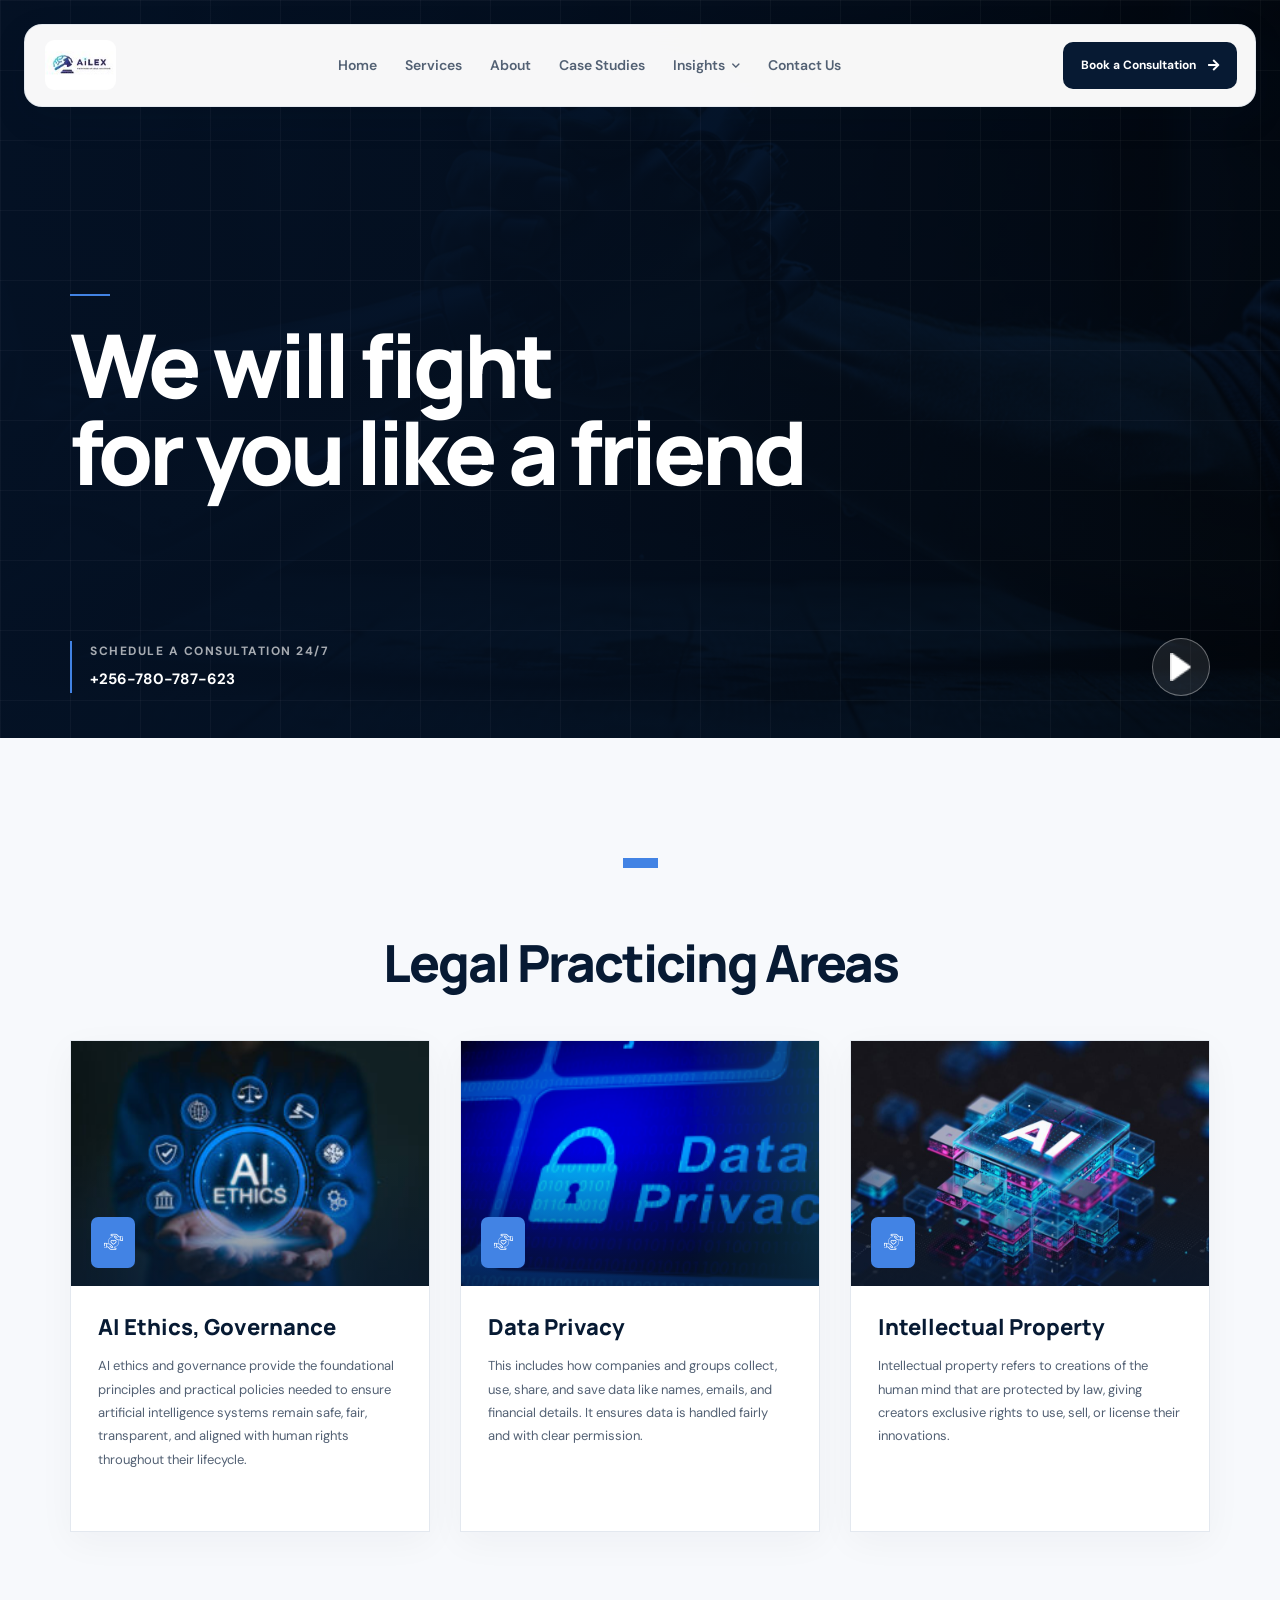
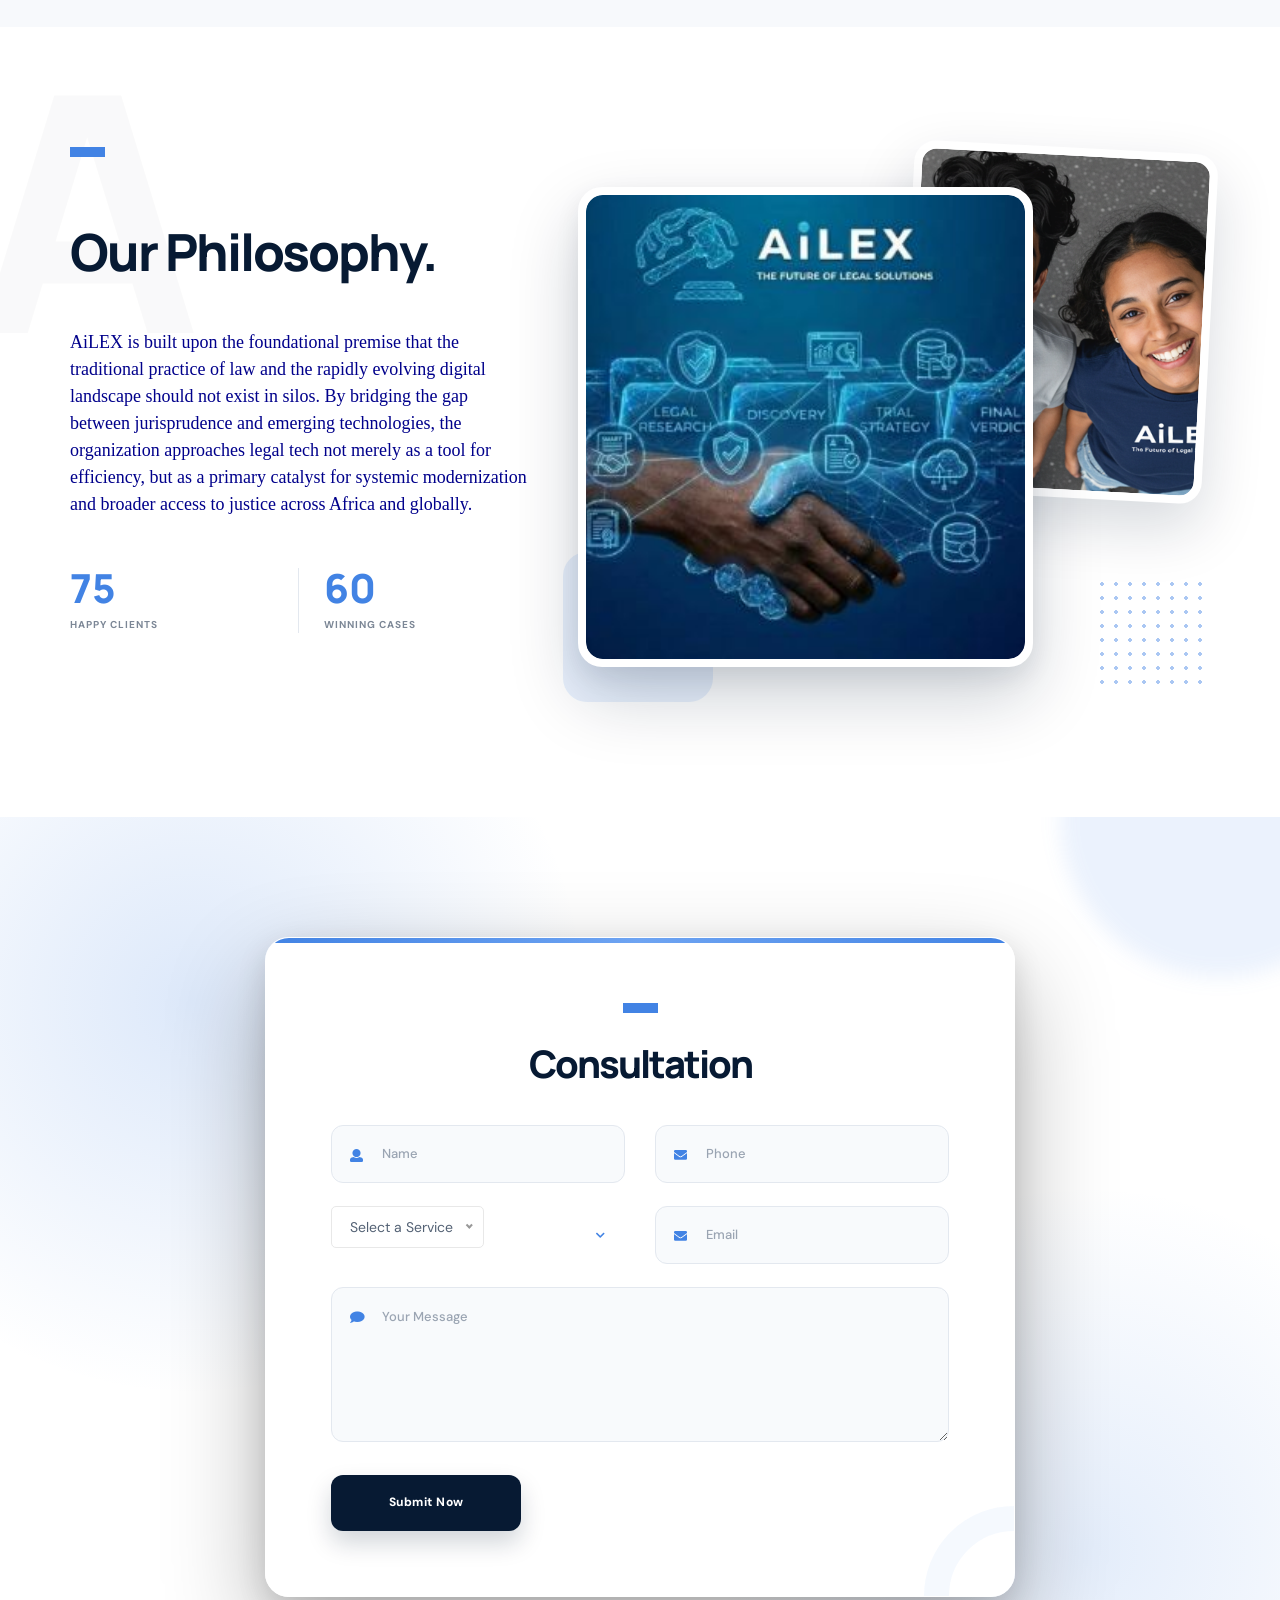
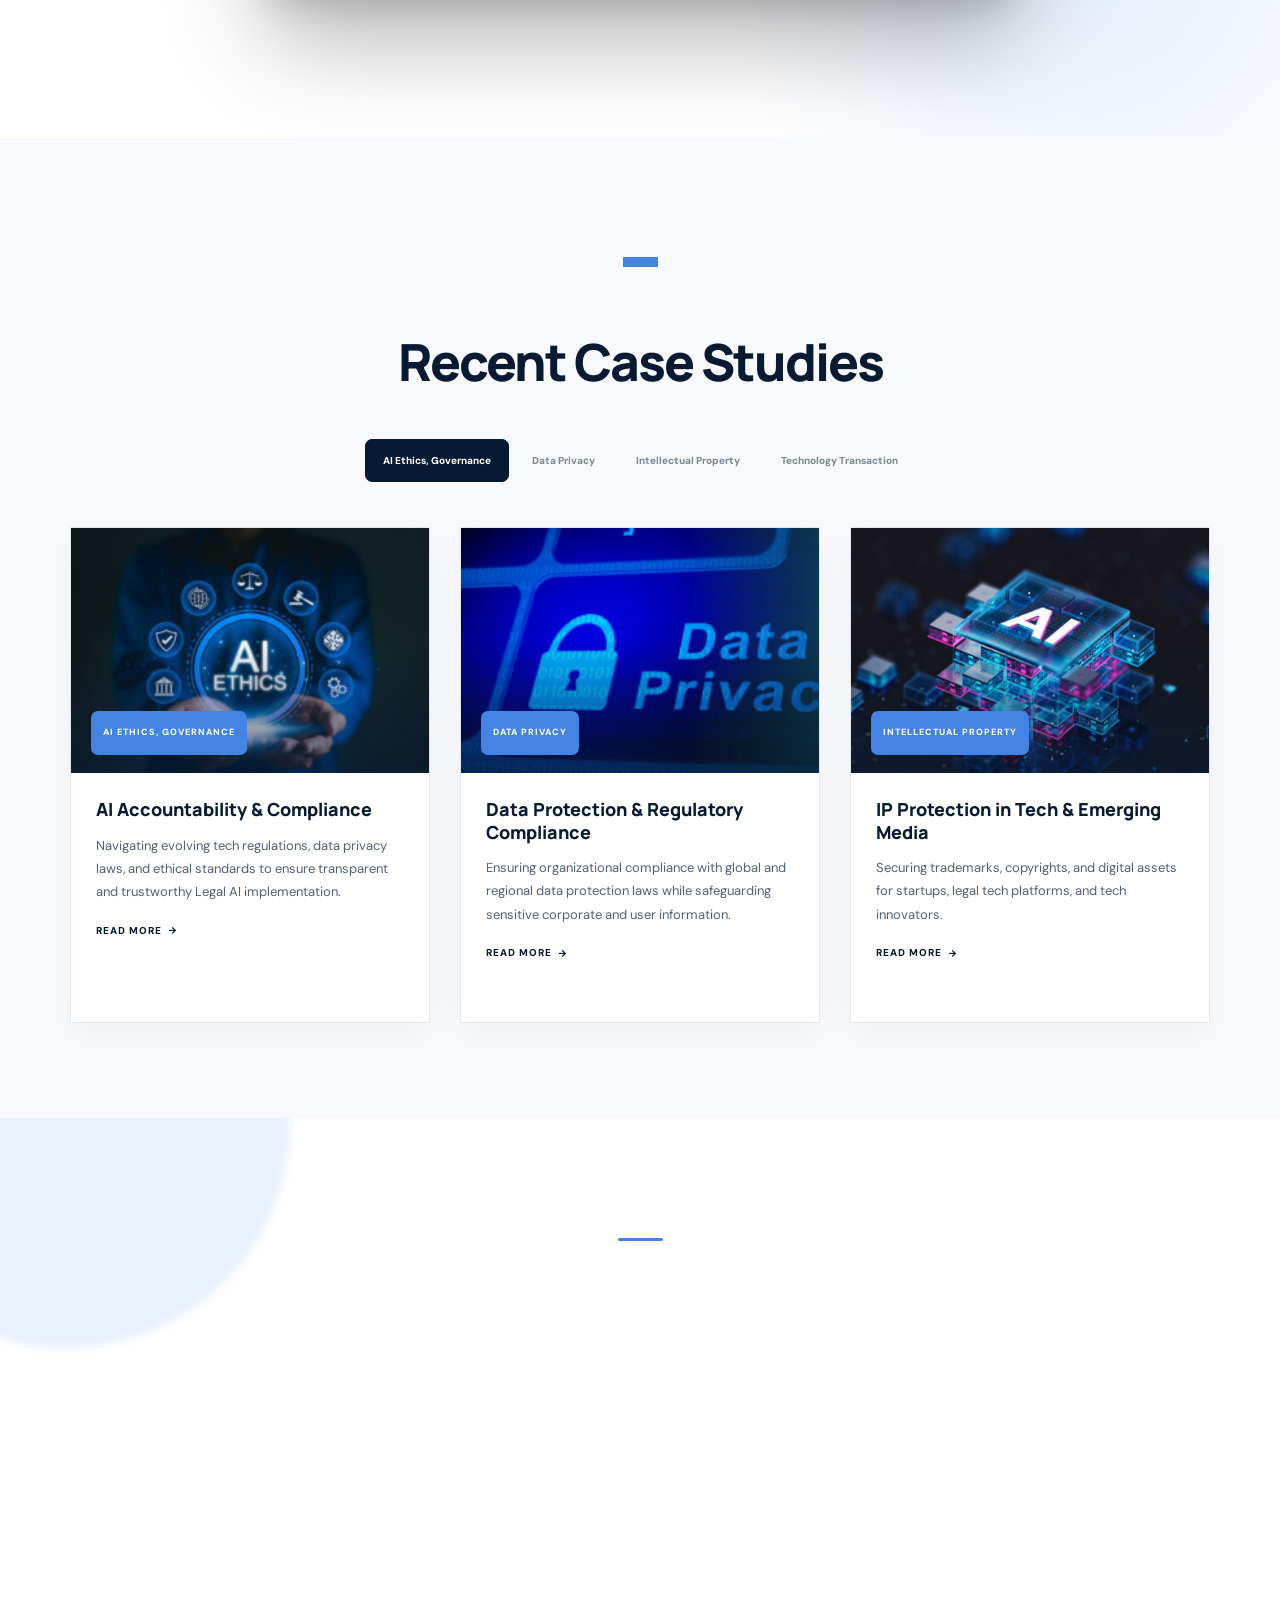
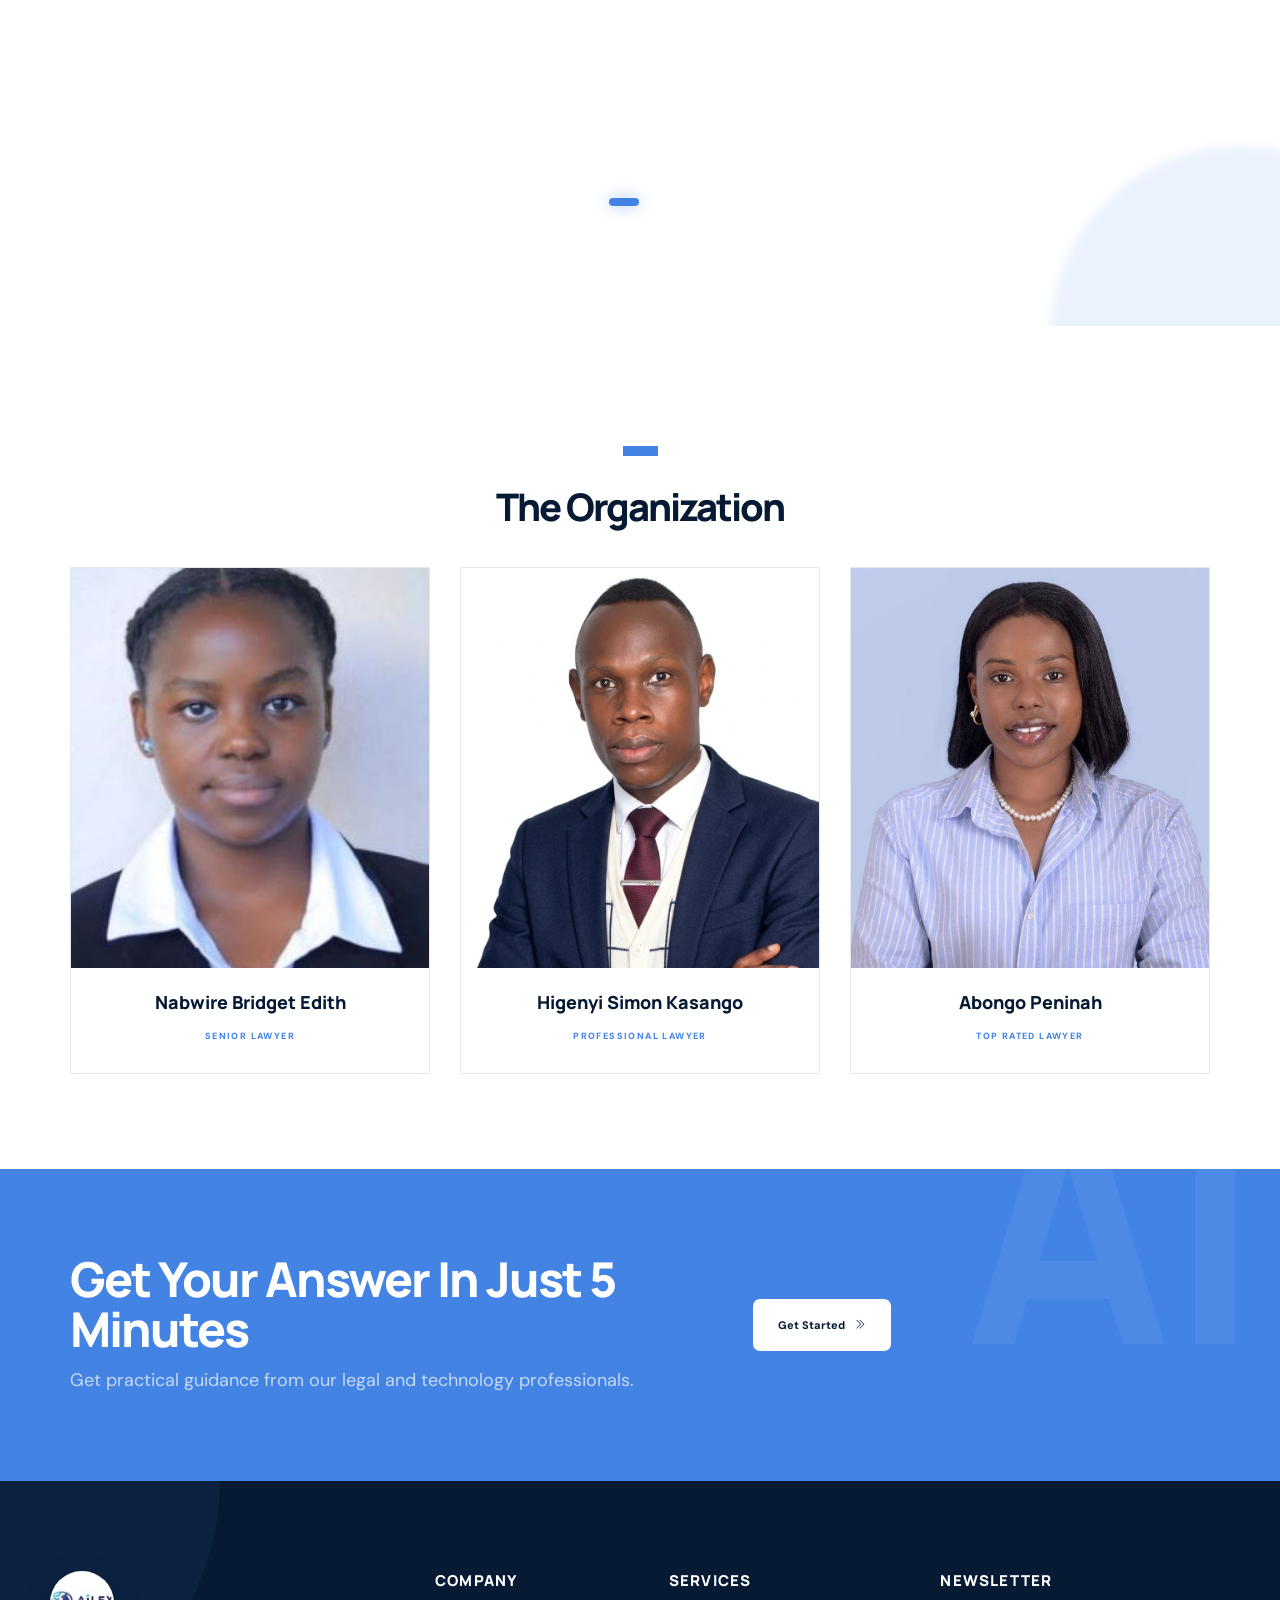
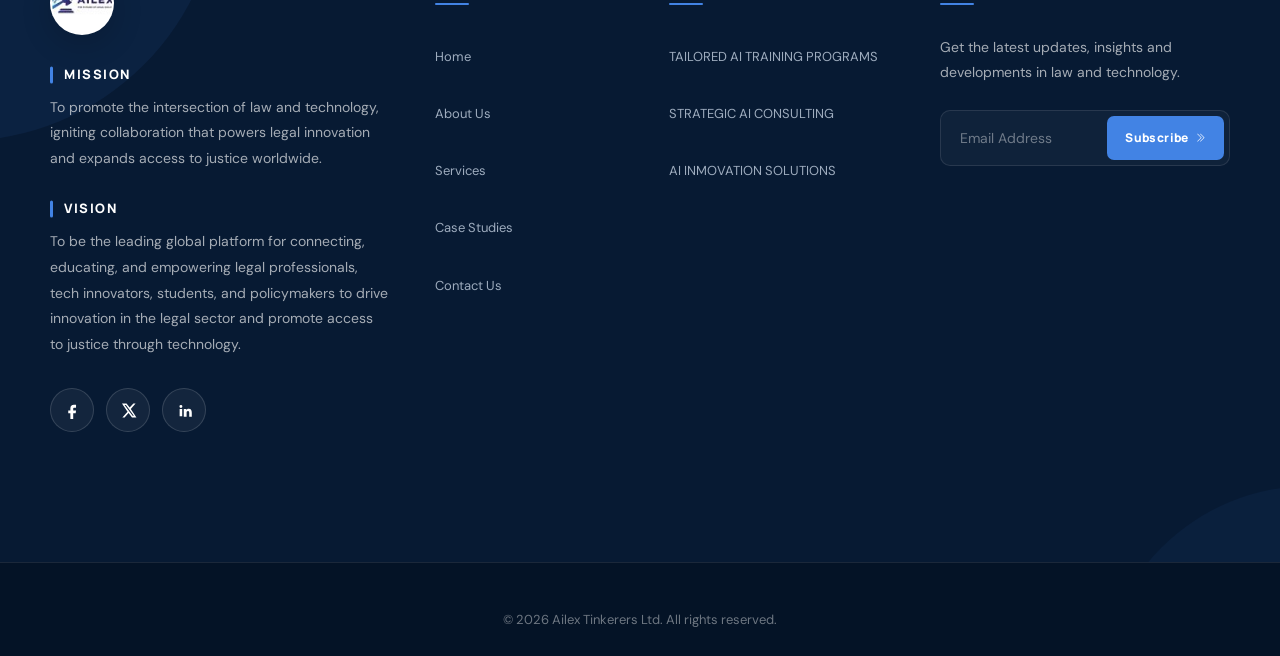
==== index.html @ 8b3910d1 "Update navbar and contact form" ====
<!doctype html>
<html class="no-js" lang="en">

<head>
    <meta charset="utf-8">
    <meta http-equiv="x-ua-compatible" content="ie=edge">

    <title>Ailex Tinkerers Ltd.</title>

    <meta name="description"
        content="Ailex Tinkerers Ltd. combines law, technology and artificial intelligence to provide innovative legal and technology solutions.">

    <meta name="viewport" content="width=device-width, initial-scale=1">

    <link rel="manifest" href="site.webmanifest">
    <link rel="shortcut icon" type="image/x-icon" href="assets/img/favicon1.jpg">

    <!-- =====================================================
         CSS
    ====================================================== -->

    <link rel="stylesheet" href="assets/css/bootstrap.min.css">
    <link rel="stylesheet" href="assets/css/owl.carousel.min.css">
    <link rel="stylesheet" href="assets/css/slicknav.css">
    <link rel="stylesheet" href="assets/css/animate.min.css">
    <link rel="stylesheet" href="assets/css/magnific-popup.css">
    <link rel="stylesheet" href="assets/css/fontawesome-all.min.css">
    <link rel="stylesheet" href="assets/css/themify-icons.css">
    <link rel="stylesheet" href="assets/css/flaticon.css">
    <link rel="stylesheet" href="assets/css/slick.css">
    <link rel="stylesheet" href="assets/css/nice-select.css">
    <link rel="stylesheet" href="assets/css/style.css">
    <link rel="stylesheet" href="assets/css/casestudies.css">
</head>


<body>

    <!-- =====================================================
         PRELOADER
    ====================================================== -->

    <div id="preloader-active">

        <div class="loader"></div>

        <div class="preloader d-flex align-items-center justify-content-center">

            <div class="preloader-inner position-relative">

                <div class="preloader-circle"></div>

                <div class="preloader-img pere-text">

                    <img
                        src="assets/img/logo/logo1.jpeg"
                        alt="Ailex Tinkerers Logo">

                </div>

            </div>

        </div>

    </div>


   <!-- =====================================================
     AILEX TINKERERS NAVIGATION
====================================================== -->

<header class="site-header">

    <div class="nav-container">

        <!-- LOGO -->
        <a href="index.html"
           class="brand"
           aria-label="Ailex Tinkerers Home">

            <img
                src="assets/img/logo/logo1.jpg"
                alt="Ailex Tinkerers Ltd." style="height: 50px; width: auto;"
            >

           
        </a>


        <!-- =================================================
             MAIN NAVIGATION
        ================================================== -->

        <nav
            class="main-nav"
            id="main-navigation"
            aria-label="Main navigation">

            <a href="index.html">
                Home
            </a>


            <a href="services.html">
                Services
            </a>


            <a href="about.html">
                About
            </a>


            <a href="caseStudies.html">
                Case Studies
            </a>


            <!-- INSIGHTS DROPDOWN -->
            <div class="nav-dropdown-wrapper">

                <button
                    class="nav-dropdown-toggle"
                    type="button"
                    aria-expanded="false">

                    <span>Insights</span>

                    <i
                        class="fas fa-chevron-down"
                        aria-hidden="true">
                    </i>

                </button>


                <div class="nav-dropdown">

                    <a href="blog.html">
                        Blog
                    </a>

                    <a href="single-blog.html">
                        Blog Detail
                    </a>

                    <a href="pages.html">
                        Pages
                    </a>

                </div>

            </div>


            <a href="contact.html">
                Contact Us
            </a>

        </nav>


        <!-- =================================================
             CONSULTATION BUTTON
        ================================================== -->

        <div class="nav-actions">

            <a
                href="contact.html"
                class="nav-cta">

                <span>
                    Book a Consultation
                </span>

                <i
                    class="fas fa-arrow-right"
                    aria-hidden="true">
                </i>

            </a>

        </div>


        <!-- =================================================
             MOBILE MENU BUTTON
        ================================================== -->

        <button
            class="mobile-nav-toggle"
            type="button"
            aria-label="Open navigation"
            aria-expanded="false"
            aria-controls="main-navigation">

            <span></span>
            <span></span>
            <span></span>

        </button>

    </div>

</header>


    <!-- =====================================================
         MAIN
    ====================================================== -->

    <main>


        <!-- =================================================
             HERO SECTION
        ================================================== -->

        <section class="slider-area">

            <div class="slider-active">

                <div
                    class="single-slider slider-height d-flex align-items-center"
                    data-background="assets/img/hero/h2_hero.png"
                    style="
                        background-size: cover;
                        background-position: center center;
                        background-repeat: no-repeat;
                        min-height: 80vh;
                        padding: 140px 0 100px;
                    ">

                    <!-- HERO CONTENT -->

                    <div class="container">

                        <div class="row">

                            <div class="col-xl-9 col-lg-9 col-md-10">

                                <div class="hero__caption">

                                    <p
                                        data-animation="fadeInUp"
                                        data-delay=".6s"
                                        style="color:#4283e4;">
                                    </p>

                                    <h1
                                        data-animation="fadeInUp"
                                        data-delay=".4s"
                                        style="color:white;">

                                        We will fight
                                        <br>
                                        for you like a friend

                                    </h1>

                                </div>

                            </div>

                        </div>

                    </div>


                    <!-- HERO BOTTOM -->

                    <div class="slider-bottom">

                        <div
                            class="slider-bottom-cap"
                            data-animation="fadeInLeft"
                            data-delay=".6s">

                            <p>
                                Schedule a Consultation 24/7
                            </p>

                            <span>
                                +256-780-787-623
                            </span>

                        </div>


                        <div
                            class="slider-video d-flex align-items-center"
                            data-animation="fadeInRight"
                            data-delay=".8s">

                            <a
                                class="popup-video ani-btn"
                                href="https://www.youtube.com/watch?v=1aP-TXUpNoU">

                                <img
                                    src="assets/img/icon/video_btn.png"
                                    alt="Watch video">

                            </a>

                        </div>

                    </div>

                </div>

            </div>

        </section>


        <!-- =================================================
             LEGAL PRACTICE AREAS
        ================================================== -->

        <section class="legal-practice-area section-padding30">

            <div class="container">

                <div class="row">

                    <div class="col-xl-12">

                        <div class="section-tittle text-center mb-70">

                            <h2>
                                Legal Practicing Areas
                            </h2>

                        </div>

                    </div>

                </div>


                <div class="row">

                    <!-- AI ETHICS -->

                    <div class="col-xl-4 col-lg-4 col-md-6">

                        <div class="single-practice mb-30">

                            <div class="practice-img">

                                <img
                                    src="assets/img/legal/legal_1.jpg"
                                    alt="AI Ethics and Governance">

                                <div class="practice-icon">

                                    <i class="flaticon-care"></i>

                                </div>

                            </div>

                            <div class="practice-caption">

                                <h4>
                                    <a href="#">
                                        AI Ethics, Governance
                                    </a>
                                </h4>

                                <p>
                                    AI ethics and governance provide the foundational
                                    principles and practical policies needed to ensure
                                    artificial intelligence systems remain safe, fair,
                                    transparent, and aligned with human rights
                                    throughout their lifecycle.
                                </p>

                            </div>

                        </div>

                    </div>


                    <!-- DATA PRIVACY -->

                    <div class="col-xl-4 col-lg-4 col-md-6">

                        <div class="single-practice mb-30">

                            <div class="practice-img">

                                <img
                                    src="assets/img/legal/legal_2.png"
                                    alt="Data Privacy">

                                <div class="practice-icon">

                                    <i class="flaticon-care"></i>

                                </div>

                            </div>

                            <div class="practice-caption">

                                <h4>
                                    <a href="#">
                                        Data Privacy
                                    </a>
                                </h4>

                                <p>
                                    This includes how companies and groups collect,
                                    use, share, and save data like names, emails,
                                    and financial details. It ensures data is handled
                                    fairly and with clear permission.
                                </p>

                            </div>

                        </div>

                    </div>


                    <!-- INTELLECTUAL PROPERTY -->

                    <div class="col-xl-4 col-lg-4 col-md-6">

                        <div class="single-practice mb-30">

                            <div class="practice-img">

                                <img
                                    src="assets/img/legal/legal_3.jpg"
                                    alt="Intellectual Property">

                                <div class="practice-icon">

                                    <i class="flaticon-care"></i>

                                </div>

                            </div>

                            <div class="practice-caption">

                                <h4>
                                    <a href="#">
                                        Intellectual Property
                                    </a>
                                </h4>

                                <p>
                                    Intellectual property refers to creations of the
                                    human mind that are protected by law, giving
                                    creators exclusive rights to use, sell, or license
                                    their innovations.
                                </p>

                            </div>

                        </div>

                    </div>

                </div>

            </div>

        </section>


        <!-- =================================================
             OUR PHILOSOPHY
        ================================================== -->

        <section class="about-low-area about-bg about-padding">

            <div class="container">

                <div class="row">

                    <div class="col-xl-5 col-lg-5">

                        <div class="section-tittle section-tittle-l mb-70">

                            <h2>
                                Our Philosophy.
                            </h2>

                        </div>


                        <div class="about-caption mb-100">

                            <p>
                                AiLEX is built upon the foundational premise that the traditional
                                practice of law and the rapidly evolving digital landscape should not
                                exist in silos. By bridging the gap between jurisprudence and emerging
                                technologies, the organization approaches legal tech not merely as a tool
                                for efficiency, but as a primary catalyst for systemic modernization and
                                broader access to justice across Africa and globally.
                            </p>


                            <!-- COUNTERS -->

                            <div class="count-clients">

                                <div class="single-counter text-center">

                                    <span
                                        class="counter"
                                        data-target="100">
                                        0
                                    </span>

                                    <p>
                                        Happy Clients
                                    </p>

                                </div>


                                <div class="single-counter text-center">

                                    <span
                                        class="counter"
                                        data-target="80">
                                        0
                                    </span>

                                    <p>
                                        Winning Cases
                                    </p>

                                </div>

                            </div>

                        </div>

                    </div>


                    <!-- IMAGE -->

                    <div class="col-xl-7 col-lg-7">

                        <div class="about-img">

                            <div class="about-font-img f-left">

                                <img
                                    src="assets/img/about/black.jpg"
                                    alt="Ailex Tinkerers">

                            </div>

                            <div
                                class="about-back-img f-right d-none d-md-block">

                                <img
                                    src="assets/img/about/about-law-front.png"
                                    alt="Law and Technology">

                            </div>

                        </div>

                    </div>

                </div>

            </div>

        </section>


        <!-- =================================================
             CONSULTATION FORM
        ================================================== -->

        <section
            class="contact-form bg-height pb-160"
            data-background="assets/img/about/contact_bg.jpg">

            <div class="container">

                <div class="row">

                    <div
                        class="col-xl-8 col-lg-8 offset-lg-2 offset-xl-2">

                        <div class="form-wrapper">

                            <div class="row">

                                <div class="col-xl-12">

                                    <div
                                        class="section-tittle section-tittle-f text-center mb-70">

                                        <h2>
                                            Consultation
                                        </h2>

                                    </div>

                                </div>

                            </div>


                            <form
                                id="contact-form"
                                action="#"
                                method="POST">

                                <div class="row">

                                    <!-- NAME -->

                                    <div class="col-lg-6 col-md-6">

                                        <div class="form-box user-icon mb-30">

                                            <input
                                                type="text"
                                                name="name"
                                                placeholder="Name"
                                                required>

                                        </div>

                                    </div>


                                    <!-- PHONE -->

                                    <div class="col-lg-6 col-md-6">

                                        <div class="form-box email-icon mb-30">

                                            <input
                                                type="tel"
                                                name="phone"
                                                placeholder="Phone"
                                                required>

                                        </div>

                                    </div>


                                    <!-- SERVICE -->

                                    <div class="col-lg-6 col-md-6 mb-30">

                                        <div class="select-itms">

                                            <select
                                                name="service"
                                                id="select2">

                                                <option value="">
                                                    Select a Service
                                                </option>

                                                <option value="ai-ethics">
                                                    AI Ethics, Governance
                                                </option>

                                                <option value="intellectual-property">
                                                    Intellectual Property
                                                </option>

                                                <option value="data-privacy">
                                                    Data Privacy
                                                </option>

                                                <option value="technology-transaction">
                                                    Technology Transaction
                                                </option>

                                                <option value="ai-due-diligence">
                                                    Tech Investment Due Diligence
                                                </option>

                                            </select>

                                        </div>

                                    </div>


                                    <!-- EMAIL -->

                                    <div class="col-lg-6 col-md-6">

                                        <div class="form-box subject-icon mb-30">

                                            <input
                                                type="email"
                                                name="email"
                                                placeholder="Email"
                                                required>

                                        </div>

                                    </div>


                                    <!-- MESSAGE -->

                                    <div class="col-lg-12">

                                        <div
                                            class="form-box message-icon mb-30">

                                            <textarea
                                                name="message"
                                                id="message"
                                                placeholder="Your Message"
                                                required></textarea>

                                        </div>


                                        <div class="submit-info">

                                            <button
                                                class="submit-btn2"
                                                type="submit">

                                                Submit Now

                                            </button>

                                        </div>

                                    </div>

                                </div>

                            </form>

                        </div>

                    </div>

                </div>

            </div>

        </section>


        <!-- =================================================
             CASE STUDIES
        ================================================== -->

        <section class="recent-case-area section-padding30">

            <div class="container">

                <div class="row">

                    <div class="col-xl-12">

                        <div class="section-tittle text-center mb-70">

                            <h2>
                                Recent Case Studies
                            </h2>

                        </div>

                    </div>

                </div>


                <!-- TABS -->

                <div class="row d-flex justify-content-center">

                    <div class="col-xl-8 col-lg-8">

                        <div class="properties__button">

                            <nav>

                                <div
                                    class="nav nav-tabs"
                                    id="nav-tab"
                                    role="tablist">

                                    <a
                                        class="nav-item nav-link active"
                                        id="nav-home-tab"
                                        data-toggle="tab"
                                        href="#nav-home"
                                        role="tab"
                                        aria-controls="nav-home"
                                        aria-selected="true">

                                        AI Ethics, Governance

                                    </a>


                                    <a
                                        class="nav-item nav-link"
                                        id="nav-profile-tab"
                                        data-toggle="tab"
                                        href="#nav-profile"
                                        role="tab"
                                        aria-controls="nav-profile"
                                        aria-selected="false">

                                        Data Privacy

                                    </a>


                                    <a
                                        class="nav-item nav-link"
                                        id="nav-contact-tab"
                                        data-toggle="tab"
                                        href="#nav-contact"
                                        role="tab"
                                        aria-controls="nav-contact"
                                        aria-selected="false">

                                        Intellectual Property

                                    </a>


                                    <a
                                        class="nav-item nav-link"
                                        id="nav-last-tab"
                                        data-toggle="tab"
                                        href="#nav-last"
                                        role="tab"
                                        aria-controls="nav-last"
                                        aria-selected="false">

                                        Technology Transaction

                                    </a>

                                </div>

                            </nav>

                        </div>

                    </div>

                </div>


                <!-- TAB CONTENT -->

                <div
                    class="tab-content"
                    id="nav-tabContent">


                    <!-- TAB 1 -->

                    <div
                        class="tab-pane fade show active"
                        id="nav-home"
                        role="tabpanel"
                        aria-labelledby="nav-home-tab">

                        <div class="row">

                            <!-- CASE 1 -->

                            <div class="col-xl-4 col-lg-4 col-md-6">

                                <div class="single-practice mb-30">

                                    <div class="practice-img">

                                        <img
                                            src="assets/img/legal/legal_1.jpg"
                                            alt="AI Accountability">

                                        <div class="practice-icon">

                                            <span>
                                                AI Ethics, Governance
                                            </span>

                                        </div>

                                    </div>

                                    <div class="practice-caption2">

                                        <h4>
                                            AI Accountability &amp; Compliance
                                        </h4>

                                        <p>
                                            Navigating evolving tech regulations,
                                            data privacy laws, and ethical standards
                                            to ensure transparent and trustworthy
                                            Legal AI implementation.
                                        </p>

                                        <a
                                            href="case_details.html"
                                            class="read-more1">

                                            Read more

                                        </a>

                                    </div>

                                </div>

                            </div>


                            <!-- CASE 2 -->

                            <div class="col-xl-4 col-lg-4 col-md-6">

                                <div class="single-practice mb-30">

                                    <div class="practice-img">

                                        <img
                                            src="assets/img/legal/legal_2.png"
                                            alt="Data Protection">

                                        <div class="practice-icon">

                                            <span>
                                                Data Privacy
                                            </span>

                                        </div>

                                    </div>

                                    <div class="practice-caption2">

                                        <h4>
                                            Data Protection &amp; Regulatory Compliance
                                        </h4>

                                        <p>
                                            Ensuring organizational compliance
                                            with global and regional data
                                            protection laws while safeguarding
                                            sensitive corporate and user information.
                                        </p>

                                        <a
                                            href="case_details.html"
                                            class="read-more1">

                                            Read more

                                        </a>

                                    </div>

                                </div>

                            </div>


                            <!-- CASE 3 -->

                            <div class="col-xl-4 col-lg-4 col-md-6">

                                <div class="single-practice mb-30">

                                    <div class="practice-img">

                                        <img
                                            src="assets/img/legal/legal_3.jpg"
                                            alt="Intellectual Property">

                                        <div class="practice-icon">

                                            <span>
                                                Intellectual Property
                                            </span>

                                        </div>

                                    </div>

                                    <div class="practice-caption2">

                                        <h4>
                                            IP Protection in Tech &amp; Emerging Media
                                        </h4>

                                        <p>
                                            Securing trademarks, copyrights,
                                            and digital assets for startups,
                                            legal tech platforms, and tech innovators.
                                        </p>

                                        <a
                                            href="case_details.html"
                                            class="read-more1">

                                            Read more

                                        </a>

                                    </div>

                                </div>

                            </div>

                        </div>

                    </div>


                    <!-- TAB 2 -->

                    <div
                        class="tab-pane fade"
                        id="nav-profile"
                        role="tabpanel"
                        aria-labelledby="nav-profile-tab">

                        <div class="row">

                            <div class="col-xl-4 col-lg-4 col-md-6">

                                <div class="single-practice mb-30">

                                    <div class="practice-img">

                                        <img
                                            src="assets/img/legal/legal_2.png"
                                            alt="Data Privacy">

                                        <div class="practice-icon">

                                            <span>
                                                Data Privacy
                                            </span>

                                        </div>

                                    </div>

                                    <div class="practice-caption2">

                                        <h4>
                                            Data Protection &amp; Compliance
                                        </h4>

                                        <p>
                                            Helping organizations understand
                                            and manage their data protection
                                            responsibilities.
                                        </p>

                                        <a
                                            href="case_details.html"
                                            class="read-more1">

                                            Read more

                                        </a>

                                    </div>

                                </div>

                            </div>


                            <div class="col-xl-4 col-lg-4 col-md-6">

                                <div class="single-practice mb-30">

                                    <div class="practice-img">

                                        <img
                                            src="assets/img/legal/legal_1.jpg"
                                            alt="Privacy Governance">

                                        <div class="practice-icon">

                                            <span>
                                                Privacy Governance
                                            </span>

                                        </div>

                                    </div>

                                    <div class="practice-caption2">

                                        <h4>
                                            Privacy Risk Assessment
                                        </h4>

                                        <p>
                                            Identifying privacy risks and
                                            developing practical strategies
                                            to protect business and customer data.
                                        </p>

                                        <a
                                            href="case_details.html"
                                            class="read-more1">

                                            Read more

                                        </a>

                                    </div>

                                </div>

                            </div>


                            <div class="col-xl-4 col-lg-4 col-md-6">

                                <div class="single-practice mb-30">

                                    <div class="practice-img">

                                        <img
                                            src="assets/img/legal/legal_3.jpg"
                                            alt="Data Governance">

                                        <div class="practice-icon">

                                            <span>
                                                Data Governance
                                            </span>

                                        </div>

                                    </div>

                                    <div class="practice-caption2">

                                        <h4>
                                            Responsible Data Management
                                        </h4>

                                        <p>
                                            Building practical data governance
                                            frameworks for modern organizations.
                                        </p>

                                        <a
                                            href="case_details.html"
                                            class="read-more1">

                                            Read more

                                        </a>

                                    </div>

                                </div>

                            </div>

                        </div>

                    </div>


                    <!-- TAB 3 -->

                    <div
                        class="tab-pane fade"
                        id="nav-contact"
                        role="tabpanel"
                        aria-labelledby="nav-contact-tab">

                        <div class="row">

                            <div class="col-xl-4 col-lg-4 col-md-6">

                                <div class="single-practice mb-30">

                                    <div class="practice-img">

                                        <img
                                            src="assets/img/legal/legal_3.jpg"
                                            alt="Technology IP">

                                        <div class="practice-icon">

                                            <span>
                                                Intellectual Property
                                            </span>

                                        </div>

                                    </div>

                                    <div class="practice-caption2">

                                        <h4>
                                            Technology IP Protection
                                        </h4>

                                        <p>
                                            Protecting software, digital products,
                                            creative works and technology innovations.
                                        </p>

                                        <a
                                            href="case_details.html"
                                            class="read-more1">

                                            Read more

                                        </a>

                                    </div>

                                </div>

                            </div>


                            <div class="col-xl-4 col-lg-4 col-md-6">

                                <div class="single-practice mb-30">

                                    <div class="practice-img">

                                        <img
                                            src="assets/img/legal/legal_1.jpg"
                                            alt="Digital Assets">

                                        <div class="practice-icon">

                                            <span>
                                                Digital Assets
                                            </span>

                                        </div>

                                    </div>

                                    <div class="practice-caption2">

                                        <h4>
                                            Digital Asset Protection
                                        </h4>

                                        <p>
                                            Helping businesses protect their
                                            valuable digital assets and innovations.
                                        </p>

                                        <a
                                            href="case_details.html"
                                            class="read-more1">

                                            Read more

                                        </a>

                                    </div>

                                </div>

                            </div>


                            <div class="col-xl-4 col-lg-4 col-md-6">

                                <div class="single-practice mb-30">

                                    <div class="practice-img">

                                        <img
                                            src="assets/img/legal/legal_2.png"
                                            alt="Technology Licensing">

                                        <div class="practice-icon">

                                            <span>
                                                Licensing
                                            </span>

                                        </div>

                                    </div>

                                    <div class="practice-caption2">

                                        <h4>
                                            Technology Licensing
                                        </h4>

                                        <p>
                                            Supporting businesses with technology
                                            licensing and commercialization strategies.
                                        </p>

                                        <a
                                            href="case_details.html"
                                            class="read-more1">

                                            Read more

                                        </a>

                                    </div>

                                </div>

                            </div>

                        </div>

                    </div>


                    <!-- TAB 4 -->

                    <div
                        class="tab-pane fade"
                        id="nav-last"
                        role="tabpanel"
                        aria-labelledby="nav-last-tab">

                        <div class="row">

                            <div class="col-xl-4 col-lg-4 col-md-6">

                                <div class="single-practice mb-30">

                                    <div class="practice-img">

                                        <img
                                            src="assets/img/legal/legal_2.png"
                                            alt="Technology Transactions">

                                        <div class="practice-icon">

                                            <span>
                                                Technology Transactions
                                            </span>

                                        </div>

                                    </div>

                                    <div class="practice-caption2">

                                        <h4>
                                            Technology Transactions
                                        </h4>

                                        <p>
                                            Supporting businesses through
                                            technology-focused agreements,
                                            partnerships, and transactions.
                                        </p>

                                        <a
                                            href="case_details.html"
                                            class="read-more1">

                                            Read more

                                        </a>

                                    </div>

                                </div>

                            </div>


                            <div class="col-xl-4 col-lg-4 col-md-6">

                                <div class="single-practice mb-30">

                                    <div class="practice-img">

                                        <img
                                            src="assets/img/legal/legal_1.jpg"
                                            alt="Technology Investment">

                                        <div class="practice-icon">

                                            <span>
                                                Tech Investment
                                            </span>

                                        </div>

                                    </div>

                                    <div class="practice-caption2">

                                        <h4>
                                            Tech Investment Due Diligence
                                        </h4>

                                        <p>
                                            Helping investors identify legal,
                                            regulatory, technology and intellectual
                                            property risks.
                                        </p>

                                        <a
                                            href="case_details.html"
                                            class="read-more1">

                                            Read more

                                        </a>

                                    </div>

                                </div>

                            </div>


                            <div class="col-xl-4 col-lg-4 col-md-6">

                                <div class="single-practice mb-30">

                                    <div class="practice-img">

                                        <img
                                            src="assets/img/legal/legal_3.jpg"
                                            alt="AI Business Solutions">

                                        <div class="practice-icon">

                                            <span>
                                                AI &amp; Technology
                                            </span>

                                        </div>

                                    </div>

                                    <div class="practice-caption2">

                                        <h4>
                                            AI Innovation Solutions
                                        </h4>

                                        <p>
                                            Helping organizations navigate the
                                            legal and strategic implications of
                                            adopting emerging technologies.
                                        </p>

                                        <a
                                            href="case_details.html"
                                            class="read-more1">

                                            Read more

                                        </a>

                                    </div>

                                </div>

                            </div>

                        </div>

                    </div>

                </div>

            </div>

        </section>


        <!-- =================================================
             TESTIMONIALS
        ================================================== -->

        <section
            class="testimonial-area testimonial-padding"
            data-background="assets/img/testmonial/testi_bg.png">

            <div class="container">

                <div class="row">

                    <div class="col-xl-12">

                        <div
                            class="section-tittle section-tittle-testi text-center mb-45">

                            <h2>
                                Words From Clients
                            </h2>

                        </div>

                    </div>

                </div>


                <div class="row d-flex justify-content-center">

                    <div class="col-xl-8 col-lg-8 col-md-10">

                        <div class="h1-testimonial-active dot-style">


                            <!-- TESTIMONIAL 1 -->

                            <div class="single-testimonial text-center">

                                <div class="testimonial-caption">

                                    <div class="testimonial-top-cap">

                                        <p>
                                            "Working with them completely changed
                                            how we handle emerging tech. They don't
                                            just explain complex AI regulation —
                                            they give you clear, actionable
                                            strategies that protect your business
                                            from day one."
                                        </p>

                                    </div>

                                    <div class="testimonial-founder">

                                        <div class="founder-img">
                                            <span></span>
                                        </div>

                                    </div>

                                </div>

                            </div>


                            <!-- TESTIMONIAL 2 -->

                            <div class="single-testimonial text-center">

                                <div class="testimonial-caption">

                                    <div class="testimonial-top-cap">

                                        <p>
                                            "Working with them completely changed
                                            how we handle emerging tech. Their
                                            approach makes complex technology
                                            regulation easier to understand."
                                        </p>

                                    </div>

                                    <div class="testimonial-founder">

                                        <div class="founder-img">
                                            <span></span>
                                        </div>

                                    </div>

                                </div>

                            </div>


                            <!-- TESTIMONIAL 3 -->

                            <div class="single-testimonial text-center">

                                <div class="testimonial-caption">

                                    <div class="testimonial-top-cap">

                                        <p>
                                            "Their combination of legal knowledge
                                            and technology expertise gives us
                                            confidence when making important
                                            decisions."
                                        </p>

                                    </div>

                                    <div class="testimonial-founder">

                                        <div class="founder-img">
                                            <span></span>
                                        </div>

                                    </div>

                                </div>

                            </div>


                        </div>

                    </div>

                </div>

            </div>

        </section>


        <!-- =================================================
             TEAM
        ================================================== -->

        <section class="teams-area section-padding30">

            <div class="container">

                <div class="row">

                    <div class="col-xl-12">

                        <div
                            class="section-tittle section-tittle-f text-center mb-70">

                            <h2>
                                 The Organization
                            </h2>

                        </div>

                    </div>

                </div>


                <div class="row">


                    <!-- TEAM MEMBER 1 -->

                    <div class="col-xl-4 col-lg-4 col-md-4">

                        <div class="single-teams text-center">

                            <div class="team-img">

                                <img
                                    src="assets/img/team/team_2.jpg"
                                    alt="Nabwire Bridget Edith">

                            </div>

                            <div class="team-caption">

                                <h4>
                                    <a href="bio-2.html">
                                        Nabwire Bridget Edith
                                    </a>
                                </h4>

                                <span>
                                    Senior Lawyer
                                </span>

                            </div>

                        </div>

                    </div>


                    <!-- TEAM MEMBER 2 -->

                    <div class="col-xl-4 col-lg-4 col-md-4">

                        <div class="single-teams text-center">

                            <div class="team-img">

                               <a href="bio-1.html">
                                    <img src="assets/img/team/team_1.jpeg" alt="Higenyi Simon Kasango">
                                </a>
                            </div>

                            <div class="team-caption">

                                <h4>
                                    <a href="bio-1.html">
                                        Higenyi Simon Kasango
                                    </a>
                                </h4>

                                <span>
                                    Professional Lawyer
                                </span>

                            </div>

                        </div>

                    </div>


                    <!-- TEAM MEMBER 3 -->

                    <div class="col-xl-4 col-lg-4 col-md-4">

                        <div class="single-teams text-center">

                            <div class="team-img">

                                <img
                                    src="assets/img/team/team_3.jpeg"
                                    alt="Abongo Peninah">

                            </div>

                            <div class="team-caption">

                                <h4>
                                    <a href="bio-3.html">
                                        Abongo Peninah
                                    </a>
                                </h4>

                                <span>
                                    Top Rated Lawyer
                                </span>

                            </div>

                        </div>

                    </div>


                </div>

            </div>

        </section>


        <!-- =================================================
             CALL TO ACTION
        ================================================== -->

        <section class="wantToWork-area w-padding">

            <div class="container">

                <div class="row d-flex align-items-center">

                    <div class="col-xl-7 col-lg-9 col-md-8">

                        <div class="wantToWork-caption">

                            <h2>
                                Get Your Answer In Just 5 Minutes
                            </h2>

                            <p>
                                Get practical guidance from our legal
                                and technology professionals.
                            </p>

                        </div>

                    </div>


                    <div class="col-xl-5 col-lg-3 col-md-4">

                        <div class="wantToWork-btn f-right">

                            <a
                                href="contact.html"
                                class="btn btn-ans">

                                Get Started

                                <i class="ti-angle-double-right"></i>

                            </a>

                        </div>

                    </div>

                </div>

            </div>

        </section>

    </main>


    <!-- =====================================================
         FOOTER
    ====================================================== -->

    <footer class="site-footer">

        <div class="footer-main">

            <div class="footer-container">

                <div class="footer-grid">


                    <!-- BRAND / COMPANY -->

                    <section class="footer-column footer-company">

                        <a
                            class="footer-logo"
                            href="index.html"
                            aria-label="Ailex Tinkerers home">

                            <img
                                src="assets/img/logo/logo1.jpg"
                                alt="Ailex Tinkerers Ltd.">

                        </a>


                        <div class="footer-block">

                            <h3>
                                Mission
                            </h3>

                            <p>
                                To promote the intersection of law and technology,
                                igniting collaboration that powers legal innovation
                                and expands access to justice worldwide.
                            </p>

                        </div>


                        <div class="footer-block">

                            <h3>
                                Vision
                            </h3>

                            <p>
                                To be the leading global platform for connecting,
                                educating, and empowering legal professionals, tech
                                innovators, students, and policymakers to drive
                                innovation in the legal sector and promote access
                                to justice through technology.
                            </p>

                        </div>


                        <!-- SOCIAL MEDIA -->

                        <div class="footer-social">

                            <a
                                href="#"
                                aria-label="Facebook"
                                class="social-facebook">

                                <svg
                                    viewBox="0 0 24 24"
                                    aria-hidden="true">

                                    <path d="M14 8h3V4h-3c-3.31 0-5 1.69-5 5v3H6v4h3v8h4v-8h3.5l.5-4H13V9c0-.66.34-1 1-1z"/>

                                </svg>

                            </a>


                            <a
                                href="#"
                                aria-label="Twitter"
                                class="social-twitter">

                                <svg
                                    viewBox="0 0 24 24"
                                    aria-hidden="true">

                                    <path d="M18.9 2H22l-6.77 7.74L23.2 22h-6.25l-4.9-6.37L6.48 22H3.36l7.24-8.28L2.8 2h6.4l4.43 5.86L18.9 2zm-1.1 17.5h1.73L8.27 4.4H6.41L17.8 19.5z"/>

                                </svg>

                            </a>


                            <a
                                href="https://www.linkedin.com/company/ailex-tinkerers/"
                                target="_blank"
                                rel="noopener noreferrer"
                                aria-label="LinkedIn"
                                class="social-linkedin">

                                <svg
                                    viewBox="0 0 24 24"
                                    aria-hidden="true">

                                    <path d="M6.94 8.5A2.06 2.06 0 1 0 6.94 4.38a2.06 2.06 0 0 0 0 4.12zM5.13 10h3.62v9.99H5.13V10zm5.87 0h3.47v1.37h.05c.48-.91 1.66-1.87 3.42-1.87 3.66 0 4.34 2.41 4.34 5.54v5.85h-3.62v-5.19c0-1.24-.02-2.83-1.72-2.83-1.72 0-1.98 1.34-1.98 2.74v5.28H11V10z"/>

                                </svg>

                            </a>

                        </div>

                    </section>


                    <!-- COMPANY LINKS -->

                    <section class="footer-column">

                        <h2>
                            Company
                        </h2>

                        <ul class="footer-links">

                            <li>
                                <a href="index.html">
                                    Home
                                </a>
                            </li>

                            <li>
                                <a href="about.html">
                                    About Us
                                </a>
                            </li>

                            <li>
                                <a href="services.html">
                                    Services
                                </a>
                            </li>

                            <li>
                                <a href="caseStudies.html">
                                    Case Studies
                                </a>
                            </li>

                            <li>
                                <a href="contact.html">
                                    Contact Us
                                </a>
                            </li>

                        </ul>

                    </section>


                    <!-- SERVICES -->

                    <section class="footer-column">

                        <h2>
                            Services
                        </h2>

                        <ul class="footer-links">

                            <li>
                                <a href="services.html">
                                    TAILORED AI TRAINING
PROGRAMS
                                </a>
                            </li>

                            <li>
                                <a href="services.html">
                                    STRATEGIC AI
CONSULTING
                                </a>
                            </li>

                            <li>
                                <a href="services.html">
                                    AI INMOVATION
SOLUTIONS

                                </a>
                            

                        </ul>

                    </section>


                    <!-- NEWSLETTER -->

                    <section class="footer-column footer-newsletter">

                        <h2>
                            Newsletter
                        </h2>

                        <p>
                            Get the latest updates, insights and developments
                            in law and technology.
                        </p>

                        <form
                            class="footer-subscribe"
                            action="https://spondonit.us12.list-manage.com/subscribe/post?u=1462626880ade1ac87bd9c93a&amp;id=92a4423d01"
                            method="get"
                            target="_blank">

                            <label
                                class="sr-only"
                                for="newsletter-email">

                                Email Address

                            </label>

                            <input
                                id="newsletter-email"
                                type="email"
                                name="email"
                                placeholder="Email Address"
                                required>

                            <button type="submit">

                                Subscribe

                                <i class="ti-angle-double-right"></i>

                            </button>

                        </form>

                    </section>


                </div>

            </div>

        </div>


        <!-- FOOTER BOTTOM -->

        <div class="footer-bottom">

            <div class="footer-container">

                <div class="footer-bottom-inner">

                    <p>
                        &copy;
                        <script>
                            document.write(new Date().getFullYear());
                        </script>
                        Ailex Tinkerers Ltd.
                        All rights reserved.
                    </p>

                </div>

            </div>

        </div>

    </footer>


    <!-- =====================================================
         JAVASCRIPT
    ====================================================== -->

    <script src="./assets/js/vendor/modernizr-3.5.0.min.js"></script>

    <script src="./assets/js/vendor/jquery-1.12.4.min.js"></script>

    <script src="./assets/js/popper.min.js"></script>

    <script src="./assets/js/bootstrap.min.js"></script>

    <script src="./assets/js/jquery.slicknav.min.js"></script>

    <script src="./assets/js/owl.carousel.min.js"></script>

    <script src="./assets/js/slick.min.js"></script>

    <script src="./assets/js/wow.min.js"></script>

    <script src="./assets/js/animated.headline.js"></script>

    <script src="./assets/js/jquery.magnific-popup.js"></script>

    <script src="./assets/js/jquery.scrollUp.min.js"></script>

    <script src="./assets/js/jquery.nice-select.min.js"></script>

    <script src="./assets/js/jquery.sticky.js"></script>

    <!-- CounterUp disabled because custom counter is used below -->

    <script src="./assets/js/contact.js"></script>

    <script src="./assets/js/jquery.form.js"></script>

    <script src="./assets/js/jquery.validate.min.js"></script>

    <script src="./assets/js/mail-script.js"></script>

    <script src="./assets/js/jquery.ajaxchimp.min.js"></script>

    <script src="./assets/js/plugins.js"></script>

    <script src="./assets/js/main.js"></script>


    <!-- =====================================================
         CUSTOM JAVASCRIPT
    ====================================================== -->

<script>

document.addEventListener("DOMContentLoaded", function () {


    /* =================================================
       CUSTOM COUNTERS
    ================================================== */

    const counters = document.querySelectorAll(".counter");


    counters.forEach(function (counter) {

        const target = parseInt(
            counter.getAttribute("data-target"),
            10
        );

        let current = 0;

        const duration = 2000;

        const increment = target / (duration / 16);


        function updateCounter() {

            current += increment;


            if (current < target) {

                counter.textContent =
                    Math.floor(current);

                requestAnimationFrame(
                    updateCounter
                );

            } else {

                counter.textContent = target;

            }

        }


        updateCounter();

    });


    /* =================================================
       MOBILE NAVIGATION
    ================================================== */

    const mobileToggle =
        document.querySelector(".mobile-nav-toggle");

    const mainNav =
        document.querySelector(".main-nav");


    if (mobileToggle && mainNav) {

        mobileToggle.addEventListener(
            "click",
            function () {

                const isOpen =
                    mainNav.classList.toggle(
                        "mobile-nav-open"
                    );


                mobileToggle.classList.toggle(
                    "active",
                    isOpen
                );


                mobileToggle.setAttribute(
                    "aria-expanded",
                    isOpen ? "true" : "false"
                );


                mobileToggle.setAttribute(
                    "aria-label",
                    isOpen
                        ? "Close navigation"
                        : "Open navigation"
                );

            }
        );


        /* Close mobile menu after clicking a link */

        const navLinks =
            mainNav.querySelectorAll("a");


        navLinks.forEach(function (link) {

            link.addEventListener(
                "click",
                function () {

                    mainNav.classList.remove(
                        "mobile-nav-open"
                    );


                    mobileToggle.classList.remove(
                        "active"
                    );


                    mobileToggle.setAttribute(
                        "aria-expanded",
                        "false"
                    );


                    mobileToggle.setAttribute(
                        "aria-label",
                        "Open navigation"
                    );

                }
            );

        });

    }


    /* =================================================
       INSIGHTS DROPDOWN
    ================================================== */

    const dropdownWrapper =
        document.querySelector(
            ".nav-dropdown-wrapper"
        );

    const dropdownToggle =
        document.querySelector(
            ".nav-dropdown-toggle"
        );


    if (dropdownWrapper && dropdownToggle) {

        dropdownToggle.addEventListener(
            "click",
            function (event) {

                event.stopPropagation();


                const isOpen =
                    dropdownWrapper.classList.toggle(
                        "open"
                    );


                dropdownToggle.setAttribute(
                    "aria-expanded",
                    isOpen ? "true" : "false"
                );

            }
        );

    }


    /* =================================================
       CLOSE INSIGHTS DROPDOWN
       WHEN CLICKING OUTSIDE
    ================================================== */

    document.addEventListener(
        "click",
        function (event) {

            if (
                dropdownWrapper &&
                !dropdownWrapper.contains(
                    event.target
                )
            ) {

                dropdownWrapper.classList.remove(
                    "open"
                );


                if (dropdownToggle) {

                    dropdownToggle.setAttribute(
                        "aria-expanded",
                        "false"
                    );

                }

            }

        }
    );


    /* =================================================
       CURRENT YEAR
    ================================================== */

    const currentYear =
        document.getElementById("current-year");


    if (currentYear) {

        currentYear.textContent =
            new Date().getFullYear();

    }

});

</script>

</body>

</html>
---- assets/css/style.css ----
/* =========================================================
   AILEX TINKERERS LTD. — PREMIUM LEGAL / AI / TECHNOLOGY CSS
   Designed to match the uploaded index.html
========================================================= */

:root {
    --navy: #071a33;
    --navy-2: #0c2442;
    --blue: #4283e4;
    --blue-dark: #2466c7;
    --blue-soft: #edf4ff;
    --white: #ffffff;
    --off-white: #f7f9fc;
    --text: #536174;
    --muted: #7c8796;
    --line: #e3e8ef;
    --dark: #061326;
    --serif: Georgia, "Times New Roman", serif;
    --sans: "DM Sans", Arial, sans-serif;
    --display: "Manrope", Arial, sans-serif;
    --ease: cubic-bezier(.2,.75,.25,1);
}

html {
    scroll-behavior: smooth;
    scroll-padding-top: 105px;
}

body {
    margin: 0;
    color: var(--text);
    background: var(--white);
    font-family: var(--sans);
    font-size: 15px;
    line-height: 1.75;
    overflow-x: hidden;
}

body,
input,
button,
textarea,
select {
    font-family: var(--sans);
}

a {
    color: inherit;
    text-decoration: none;
    transition: all .25s ease;
}

a:hover,
a:focus {
    color: var(--blue);
    text-decoration: none;
}

img {
    max-width: 100%;
    height: auto;
}

::selection {
    color: var(--white);
    background: var(--navy);
}

/* =========================================
   AILEX TINKERERS PRELOADER
   ========================================= */

#preloader-active {
    position: fixed;
    inset: 0;
    width: 100%;
    height: 100vh;
    display: flex;
    align-items: center;
    justify-content: center;
    background: #071a33;
    z-index: 9999999;
}

/* Main preloader container */
#preloader-active .preloader {
    width: 100%;
    height: 100%;

    display: flex;
    align-items: center;
    justify-content: center;
}

/* Loader wrapper */
#preloader-active .preloader-inner {
    position: relative;

    width: 80px;
    height: 80px;

    display: flex;
    align-items: center;
    justify-content: center;
}

/* CIRCULAR SPINNER */
#preloader-active .preloader-circle {
    position: absolute;

    width: 70px;
    height: 70px;

    border-radius: 80%;

    border: 4px solid rgba(255, 255, 255, 0.15);
    border-top-color: #4283e4;

    animation: ailexLoaderSpin 0.6s linear infinite;
}

/* Logo in the center */
#preloader-active .preloader-img {
    position: relative;

    z-index: 2;

    display: flex;
    align-items: center;
    justify-content: center;
    border-radius: 80%;
}

/* Logo size */
#preloader-active .preloader-img img {
    height: 40px !important;
    width: auto !important;

    display: block;
    border-radius: 80%;
}

/* Rotation */
@keyframes ailexLoaderSpin {
    from {
        transform: rotate(0deg);
    }

    to {
        transform: rotate(360deg);
    }
}

/* Prevent the page from moving while preloader is active */
body.preloader-active {
    overflow: hidden;
}

/* =========================================================
   AILEX TINKERERS — SHARED NAVIGATION
   ========================================================= */
.site-header{position:absolute;top:24px;left:0;right:0;z-index:1000;padding:0 24px}.nav-container{width:100%;max-width:1240px;min-height:76px;margin:0 auto;padding:0 18px 0 20px;display:flex;align-items:center;gap:28px;background:rgba(255,255,255,.97);border:1px solid rgba(227,232,239,.9);border-radius:18px;box-shadow:0 12px 35px rgba(4,19,38,.10);backdrop-filter:blur(14px)}.brand{display:flex;align-items:center;gap:11px;flex-shrink:0;text-decoration:none}.brand img{width:50px;height:50px;object-fit:cover;border-radius:9px}.brand-text{display:flex;flex-direction:column;line-height:1.05}.brand-name{color:var(--navy);font-family:var(--display);font-size:18px;font-weight:800}.brand-subtitle{margin-top:4px;color:var(--blue);font-family:var(--sans);font-size:9px;font-weight:700;letter-spacing:.15em;text-transform:uppercase}.main-nav{flex:1;display:flex;align-items:center;justify-content:center;gap:28px}.main-nav>a{position:relative;padding:28px 0;color:var(--text);font-family:var(--sans);font-size:14px;font-weight:600;white-space:nowrap;text-decoration:none;transition:color .25s ease}.main-nav>a:hover,.main-nav>a.active{color:var(--blue)}.main-nav>a::after{content:"";position:absolute;left:0;right:0;bottom:20px;height:2px;background:var(--blue);transform:scaleX(0);transition:transform .25s ease}.main-nav>a:hover::after,.main-nav>a.active::after{transform:scaleX(1)}.nav-dropdown-wrapper{position:relative;display:flex;align-items:center}.nav-dropdown-toggle{display:inline-flex;align-items:center;gap:7px;padding:28px 0;border:0;background:transparent;color:var(--text);font-family:var(--sans);font-size:14px;font-weight:600;cursor:pointer;transition:color .25s ease}.nav-dropdown-toggle:hover{color:var(--blue)}.nav-dropdown-toggle i{font-size:9px;transition:transform .25s ease}.nav-dropdown-wrapper:hover .nav-dropdown-toggle i,.nav-dropdown-wrapper.open .nav-dropdown-toggle i{transform:rotate(180deg)}.nav-dropdown{position:absolute;top:calc(100% - 8px);left:50%;width:190px;padding:10px;transform:translateX(-50%) translateY(10px);background:#fff;border:1px solid var(--line);border-radius:12px;box-shadow:0 18px 45px rgba(4,19,38,.14);opacity:0;visibility:hidden;pointer-events:none;transition:opacity .2s ease,transform .2s ease,visibility .2s ease}.nav-dropdown-wrapper:hover .nav-dropdown,.nav-dropdown-wrapper.open .nav-dropdown{opacity:1;visibility:visible;pointer-events:auto;transform:translateX(-50%) translateY(0)}.nav-dropdown a{display:block;padding:11px 13px;color:var(--text);font-family:var(--sans);font-size:13px;font-weight:600;border-radius:8px;text-decoration:none;transition:background .2s ease,color .2s ease}.nav-dropdown a:hover{background:var(--blue-soft);color:var(--blue)}.nav-actions{flex-shrink:0}.nav-cta{display:inline-flex;align-items:center;gap:12px;padding:13px 18px;background:var(--navy);color:#fff;border-radius:10px;font-family:var(--sans);font-size:12px;font-weight:700;white-space:nowrap;text-decoration:none;transition:background .25s ease,transform .25s ease}.nav-cta:hover{background:var(--blue);color:#fff;transform:translateY(-2px)}.nav-cta i{font-size:13px}.mobile-nav-toggle{display:none;width:44px;height:44px;padding:8px;margin-left:auto;border:0;background:transparent;cursor:pointer}.mobile-nav-toggle span{display:block;width:100%;height:2px;margin:6px 0;background:var(--navy);border-radius:3px;transition:.25s ease}.mobile-nav-toggle.active span:nth-child(1){transform:translateY(8px) rotate(45deg)}.mobile-nav-toggle.active span:nth-child(2){opacity:0}.mobile-nav-toggle.active span:nth-child(3){transform:translateY(-8px) rotate(-45deg)}@media(max-width:991px){.site-header{top:14px;padding:0 14px}.nav-container{min-height:68px;padding:0 14px}.main-nav{display:none;position:absolute;top:calc(100% + 10px);left:0;right:0;padding:15px;flex-direction:column;align-items:stretch;gap:2px;background:#fff;border:1px solid var(--line);border-radius:14px;box-shadow:0 20px 50px rgba(4,19,38,.14)}.main-nav.mobile-nav-open{display:flex}.main-nav>a{padding:12px;font-size:14px}.main-nav>a::after{display:none}.nav-dropdown-wrapper{display:block}.nav-dropdown-toggle{width:100%;justify-content:space-between;padding:12px;font-size:14px}.nav-dropdown{position:static;width:100%;padding:4px 0 4px 15px;transform:none;background:transparent;border:0;border-radius:0;box-shadow:none;opacity:1;visibility:visible;pointer-events:auto;display:none}.nav-dropdown-wrapper.open .nav-dropdown{display:block}.nav-dropdown a{padding:10px 12px;font-size:13px}.nav-actions{display:none}.mobile-nav-toggle{display:block}}@media(max-width:575px){.brand-text{display:none}.brand img{width:44px;height:44px}.nav-container{min-height:64px}}

/* =========================================================
   HERO
========================================================= */

.slider-area {
    position: relative;
    overflow: hidden;
}

.single-slider {
    position: relative;
    min-height: 82vh !important;
    padding: 170px 0 120px !important;
    background-color: var(--navy);
    background-blend-mode: multiply;
}

.single-slider::before {
    content: "";
    position: absolute;
    inset: 0;
    background:
        linear-gradient(90deg,
            rgba(4,18,38,.94) 0%,
            rgba(4,18,38,.75) 42%,
            rgba(4,18,38,.28) 100%);
}

.single-slider::after {
    content: "";
    position: absolute;
    inset: 0;
    background-image:
        linear-gradient(rgba(255,255,255,.035) 1px, transparent 1px),
        linear-gradient(90deg, rgba(255,255,255,.035) 1px, transparent 1px);
    background-size: 70px 70px;
    pointer-events: none;
}

.single-slider > .container,
.slider-bottom {
    position: relative;
    z-index: 2;
}

.hero__caption {
    max-width: 780px;
}

.hero__caption > p {
    width: 40px;
    height: 2px;
    margin: 0 0 25px;
    padding: 0 !important;
    background: var(--blue);
}

.hero__caption h1 {
    margin: 0;
    color: var(--white) !important;
    font-family: var(--display);
    font-size: clamp(52px, 7vw, 88px);
    line-height: .98;
    font-weight: 800;
    letter-spacing: -4px;
    text-transform: none;
}

.hero__caption h1::first-line {
    letter-spacing: -4px;
}

.slider-bottom {
    position: absolute !important;
    left: 50%;
    bottom: 42px;
    width: min(1140px, calc(100% - 40px));
    display: flex;
    justify-content: space-between;
    align-items: center;
    transform: translateX(-50%);
}

.slider-bottom-cap {
    padding-left: 18px;
    border-left: 2px solid var(--blue);
}

.slider-bottom-cap p {
    margin: 0;
    color: rgba(255,255,255,.65);
    font-size: 12px;
    font-weight: 700;
    letter-spacing: 1.5px;
    text-transform: uppercase;
}

.slider-bottom-cap span {
    display: block;
    margin-top: 4px;
    color: var(--white);
    font-size: 15px;
    font-weight: 700;
}

.slider-video {
    margin-left: auto;
}

.slider-video .popup-video {
    width: 58px;
    height: 58px;
    display: grid;
    place-items: center;
    overflow: hidden;
    border: 1px solid rgba(255,255,255,.35);
    border-radius: 50%;
    background: rgba(255,255,255,.09);
}

.slider-video img {
    width: 28px;
    height: 28px;
    object-fit: contain;
    filter: brightness(0) invert(1);
}

.slider-video .popup-video:hover {
    background: var(--blue);
    border-color: var(--blue);
    transform: scale(1.07);
}

/* =========================================================
   SECTION TITLES
========================================================= */

.section-tittle h2,
.section-tittle-l h2,
.section-tittle-f h2,
.section-tittle-testi h2 {
    position: sticky;
    margin: 0;
    color: var(--navy);
    font-family: var(--display);
    font-size: clamp(34px, 4vw, 54px);
    line-height: 3;
    font-weight: 800;
    letter-spacing: -2px;
}

.section-tittle h2::before,
.section-tittle-l h2::before {
    content: "";
    display: block;
    width: 35px;
    height: 10px;
    margin: 0 auto 18px;
    background: var(--blue);

}

.section-tittle-l h2::before {
    margin-left: 0;

}

.section-tittle-f h2::before {
    content: "";
    display: block;
    width: 35px;
    height: 10px;
    margin: 0 auto 28px;
    background: var(--blue);
}

/* =========================================================
   LEGAL PRACTICE AREA
========================================================= */

.legal-practice-area {
    padding: 120px 0 95px;
    background: var(--off-white);
}

.single-practice {
    height: 100%;
    margin-bottom: 30px;
    overflow: hidden;
    background: var(--white);
    border: 1px solid var(--line);
    box-shadow: 0 10px 35px rgba(7,26,51,.04);
    transition: transform .35s var(--ease), box-shadow .35s ease;
}

.single-practice:hover {
    transform: translateY(-8px);
    box-shadow: 0 25px 60px rgba(7,26,51,.12);
}

.practice-img {
    position: relative;
    height: 245px;
    overflow: hidden;
}

.practice-img > img {
    width: 100%;
    height: 100%;
    object-fit: cover;
    transition: transform .6s var(--ease);
}

.single-practice:hover .practice-img > img {
    transform: scale(1.05);
}

.practice-img::after {
    content: "";
    position: absolute;
    inset: 0;
    background: linear-gradient(to top, rgba(7,26,51,.62), transparent 55%);
    pointer-events: none;
}

.practice-icon {
    position: absolute;
    left: 20px;
    bottom: 18px;
    z-index: 2;
    display: inline-flex;
    align-items: center;
    justify-content: center;
    min-width: 44px;
    min-height: 44px;
    padding: 8px 12px;
    color: var(--white);
    background: var(--blue);
    border-radius: 7px;
}

.practice-icon i {
    font-size: 19px;
}

.practice-icon span {
    font-size: 9px;
    font-weight: 800;
    letter-spacing: 1px;
    text-transform: uppercase;
}

.practice-caption {
    padding: 28px 27px 30px;
}

.practice-caption h4,
.practice-caption2 h4 {
    margin: 0 0 13px;
    color: var(--navy);
    font-family: var(--display);
    font-size: 22px;
    line-height: 1.25;
    font-weight: 800;
}

.practice-caption h4 a {
    color: inherit;
}

.practice-caption h4 a:hover {
    color: var(--blue);
}

.practice-caption p,
.practice-caption2 p {
    margin: 0;
    color: var(--text);
    font-size: 13px;
    line-height: 1.8;
}

/* =========================================================
   MISSION / ABOUT
========================================================= */

.about-low-area {
    position: relative;
    padding: 120px 0 110px;
    background: var(--white);
    overflow: hidden;
}

.about-low-area::before {
    content: "A";
    position: absolute;
    top: 15px;
    left: -25px;
    color: rgba(7,26,51,.025);
    font-family: var(--display);
    font-size: 330px;
    font-weight: 800;
    line-height: 1;
}

.about-caption {
    position: relative;
    z-index: 2;
}

.about-caption > p {
    margin: 0 0 50px !important;
    color:#00008B !important;
    font-family: var(--serif) !important;
    font-size: 18px !important;
    line-height: 1.5;
}

.count-clients {
    display: flex;
    gap: 0;
    max-width: 460px;
}

.single-counter {
    width: 50%;
    padding: 0 25px 0 0;
    text-align: left !important;
    border-right: 1px solid var(--line);
}

.single-counter + .single-counter {
    padding-left: 25px;
    border-right: 0;
}

.single-counter .counter {
    display: block;
    color: var(--blue);
    font-family: var(--display);
    font-size: 40px;
    line-height: 1;
    font-weight: 800;
}

.single-counter p {
    margin: 8px 0 0;
    color: var(--muted);
    font-size: 10px;
    font-weight: 700;
    letter-spacing: 1px;
    text-transform: uppercase;
}

/* =========================================
   PREMIUM ABOUT IMAGE DESIGN
   ========================================= */

.about-img {
    position: relative;
    min-height: 560px;
    margin-left: 20px;
    padding: 20px;
}

/* Main image */
.about-font-img {
    position: absolute;
    left: 0;
    top: 40px;

    width: 72%;
    height: 480px;

    z-index: 3;

    overflow: hidden;

    border-radius: 24px;

    background: #fff;

    border: 8px solid #fff;

    box-shadow:
        0 30px 70px rgba(7, 26, 51, 0.20),
        0 10px 25px rgba(7, 26, 51, 0.08);

    transition: transform 0.5s ease,
                box-shadow 0.5s ease;
}

/* Main image */
.about-font-img img {
    width: 100%;
    height: 100%;

    object-fit: cover;

    border-radius: 17px;

    transition: transform 0.7s ease;
}

/* Image hover */
.about-font-img:hover {
    transform: translateY(-8px);

    box-shadow:
        0 40px 90px rgba(7, 26, 51, 0.25),
        0 15px 30px rgba(66, 131, 228, 0.12);
}

.about-font-img:hover img {
    transform: scale(1.05);
}

/* =========================================
   SECONDARY IMAGE
   ========================================= */

.about-back-img {
    position: absolute;

    right: 0;
    top: 0;

    width: 48%;
    height: 350px;

    z-index: 2;

    overflow: hidden;

    border-radius: 22px;

    border: 8px solid #fff;

    background: #fff;

    box-shadow:
        0 25px 60px rgba(7, 26, 51, 0.16);

    transform: rotate(3deg);

    transition:
        transform 0.5s ease,
        box-shadow 0.5s ease;
}

/* Secondary image */
.about-back-img img {
    width: 100%;
    height: 100%;

    object-fit: cover;

    border-radius: 15px;

    opacity: 0.95;

    transition: transform 0.7s ease;
}

.about-back-img:hover {
    transform: rotate(0deg) translateY(-8px);

    box-shadow:
        0 35px 75px rgba(7, 26, 51, 0.22);
}

.about-back-img:hover img {
    transform: scale(1.06);
}

/* =========================================
   BLUE DECORATIVE ACCENT
   ========================================= */

.about-img::before {
    content: "";

    position: absolute;

    left: -15px;
    bottom: 5px;

    width: 150px;
    height: 150px;

    background: #4283e4;

    border-radius: 24px;

    z-index: 1;

    opacity: 0.12;
}

/* =========================================
   DECORATIVE DOTS
   ========================================= */

.about-img::after {
    content: "";

    position: absolute;

    right: 5px;
    bottom: 20px;

    width: 110px;
    height: 110px;

    background-image: radial-gradient(
        #4283e4 2px,
        transparent 2px
    );

    background-size: 14px 14px;

    opacity: 0.45;

    z-index: 1;
}

/* =========================================
   RESPONSIVE
   ========================================= */

@media (max-width: 991px) {

    .about-img {
        min-height: 500px;
        margin-left: 0;
        margin-top: 40px;
    }

    .about-font-img {
        width: 70%;
        height: 420px;
    }

    .about-back-img {
        width: 48%;
        height: 320px;
    }
}

@media (max-width: 767px) {

    .about-img {
        min-height: auto;

        padding: 0;

        display: flex;
        flex-direction: column;

        gap: 20px;
    }

    .about-font-img,
    .about-back-img {
        position: relative;

        top: auto;
        left: auto;
        right: auto;

        width: 100%;
        height: 360px;

        transform: none;

        border-radius: 20px;
    }

    .about-back-img {
        height: 260px;

        transform: none;
    }

    .about-font-img:hover,
    .about-back-img:hover {
        transform: translateY(-5px);
    }

    .about-img::before {
        left: -10px;
        bottom: -10px;
    }

    .about-img::after {
        right: -5px;
        bottom: -15px;
    }
}

@media (max-width: 480px) {

    .about-font-img {
        height: 300px;
    }

    .about-back-img {
        height: 220px;
    }

    .about-img {
        padding: 5px;
    }
}

/* =====================================================
   PREMIUM CONSULTATION / CONTACT SECTION
   ===================================================== */

.contact-form {
    position: relative;

    padding: 120px 0 140px;

    background:
        linear-gradient(
            135deg,
            rgba(7, 26, 51, 0.98),
            rgba(10, 39, 72, 0.94)
        );

    background-position: center;
    background-size: cover;
    background-attachment: fixed;

    overflow: hidden;
}

/* Background overlay */
.contact-form::before {
    content: "";

    position: absolute;
    inset: 0;

    background:
        radial-gradient(
            circle at 15% 20%,
            rgba(66, 131, 228, 0.18),
            transparent 30%
        ),
        radial-gradient(
            circle at 85% 80%,
            rgba(66, 131, 228, 0.14),
            transparent 28%
        );

    pointer-events: none;
}

/* Decorative glow */
.contact-form::after {
    content: "";

    position: absolute;

    width: 320px;
    height: 320px;

    top: -160px;
    right: -100px;

    border-radius: 50%;

    background: rgba(66, 131, 228, 0.10);

    filter: blur(10px);

    pointer-events: none;
}

.contact-form > .container {
    position: relative;
    z-index: 2;
}

/* =====================================================
   FORM WRAPPER
   ===================================================== */

.form-wrapper {
    position: relative;

    padding: 65px;

    background: rgba(255, 255, 255, 0.97);

    border-radius: 24px;

    border: 1px solid rgba(255, 255, 255, 0.5);

    box-shadow:
        0 40px 100px rgba(0, 0, 0, 0.30),
        0 10px 30px rgba(0, 0, 0, 0.12);

    overflow: hidden;
}

/* Blue accent line */
.form-wrapper::before {
    content: "";

    position: absolute;

    top: 0;
    left: 0;

    width: 100%;
    height: 5px;

    background: linear-gradient(
        90deg,
        #4283e4,
        #6ea4f2,
        #4283e4
    );
}

/* Decorative circle */
.form-wrapper::after {
    content: "";

    position: absolute;

    width: 180px;
    height: 180px;

    right: -90px;
    bottom: -90px;

    border-radius: 50%;

    border: 25px solid rgba(66, 131, 228, 0.05);

    pointer-events: none;
}

/* =====================================================
   FORM TITLE
   ===================================================== */

.section-tittle-f {
    margin-bottom: 38px;
}

.section-tittle-f span {
    display: inline-block;

    margin-bottom: 10px;

    color: #4283e4;

    font-size: 11px;
    font-weight: 800;

    letter-spacing: 2px;
    text-transform: uppercase;
}

.section-tittle-f h2 {
    margin-bottom: 12px;

    color: #071a33;

    font-size: 38px;
    line-height: 1.2;

    font-weight: 800;
}

.section-tittle-f p {
    max-width: 600px;

    color: #6b7280;

    font-size: 14px;
    line-height: 1.8;
}

/* =====================================================
   FORM BOX
   ===================================================== */

.form-box {
    position: relative;

    margin-bottom: 18px;
}

/* Inputs */
.form-box input,
.form-box textarea,
.select-itms select {
    width: 100%;

    border: 1px solid #e3e8ef !important;

    outline: none;

    color: #071a33;

    background: #f8fafc;

    border-radius: 12px;

    font-size: 13px;
    font-weight: 500;

    transition:
        border-color 0.3s ease,
        background 0.3s ease,
        box-shadow 0.3s ease,
        transform 0.3s ease;
}

/* Input */
.form-box input {
    height: 58px;

    padding: 0 18px 0 50px;
}

/* Textarea */
.form-box textarea {
    min-height: 155px;

    padding: 18px 18px 18px 50px;

    resize: vertical;
}

/* Placeholder */
.form-box input::placeholder,
.form-box textarea::placeholder {
    color: #9aa4b2;

    font-weight: 500;
}

/* Focus state */
.form-box input:focus,
.form-box textarea:focus,
.select-itms select:focus {

    border-color: #4283e4 !important;

    background: #ffffff;

    box-shadow:
        0 0 0 4px rgba(66, 131, 228, 0.09),
        0 8px 20px rgba(7, 26, 51, 0.05);

    transform: translateY(-2px);
}

/* =====================================================
   INPUT ICONS
   ===================================================== */

.form-box::before {
    position: absolute;

    left: 19px;
    top: 20px;

    z-index: 3;

    color: #4283e4;

    font-family: "Font Awesome 5 Free";

    font-size: 13px;

    font-weight: 900;

    transition: transform 0.3s ease;
}

/* Move icon when input focused */
.form-box:focus-within::before {
    transform: scale(1.15);
}

/* User */
.user-icon::before {
    content: "\f007";
}

/* Email + subject */
.email-icon::before,
.subject-icon::before {
    content: "\f0e0";
}

/* Message */
.message-icon::before {
    content: "\f075";
}

/* =====================================================
   SELECT
   ===================================================== */

.select-itms {
    position: relative;

    margin-bottom: 18px;
}

.select-itms select {
    height: 58px;

    padding: 0 48px 0 18px;

    appearance: none;
    -webkit-appearance: none;

    cursor: pointer;
}

/* Select arrow */
.select-itms::after {
    content: "\f078";

    position: absolute;

    right: 20px;
    top: 21px;

    color: #4283e4;

    font-family: "Font Awesome 5 Free";

    font-size: 10px;

    font-weight: 900;

    pointer-events: none;

    transition: transform 0.3s ease;
}

.select-itms:focus-within::after {
    transform: rotate(180deg);
}

/* =====================================================
   SUBMIT BUTTON
   ===================================================== */

.submit-info {
    margin-top: 25px;

    text-align: left;
}

.submit-btn2 {
    position: relative;

    min-width: 190px;
    min-height: 56px;

    padding: 0 30px;

    border: none;

    color: #ffffff;

    background: #071a33;

    border-radius: 12px;

    font-size: 12px;
    font-weight: 800;

    letter-spacing: 0.5px;

    cursor: pointer;

    overflow: hidden;

    box-shadow:
        0 12px 25px rgba(7, 26, 51, 0.18);

    transition:
        transform 0.3s ease,
        box-shadow 0.3s ease,
        background 0.3s ease;
}

/* Button shine */
.submit-btn2::before {
    content: "";

    position: absolute;

    top: 0;
    left: -120%;

    width: 100%;
    height: 100%;

    background: linear-gradient(
        90deg,
        transparent,
        rgba(255,255,255,0.18),
        transparent
    );

    transition: left 0.6s ease;
}

.submit-btn2:hover::before {
    left: 120%;
}

.submit-btn2:hover {
    color: #ffffff;

    background: #4283e4;

    transform: translateY(-4px);

    box-shadow:
        0 18px 35px rgba(66, 131, 228, 0.28);
}

.submit-btn2:active {
    transform: translateY(-1px);
}

/* =====================================================
   FORM ROW SPACING
   ===================================================== */

.form-wrapper .row {
    row-gap: 5px;
}

/* =====================================================
   RESPONSIVE
   ===================================================== */

@media (max-width: 991px) {

    .contact-form {
        padding: 90px 0 110px;

        background-attachment: scroll;
    }

    .form-wrapper {
        padding: 50px 40px;
    }

    .section-tittle-f h2 {
        font-size: 32px;
    }
}

@media (max-width: 767px) {

    .contact-form {
        padding: 70px 0 80px;
    }

    .form-wrapper {
        padding: 40px 25px;

        border-radius: 18px;
    }

    .section-tittle-f {
        margin-bottom: 30px;
    }

    .section-tittle-f h2 {
        font-size: 28px;
    }

    .section-tittle-f p {
        font-size: 13px;
    }

    .form-box input {
        height: 55px;
    }

    .form-box textarea {
        min-height: 130px;
    }

    .select-itms select {
        height: 55px;
    }

    .submit-info {
        text-align: center;
    }

    .submit-btn2 {
        width: 100%;
    }
}

@media (max-width: 480px) {

    .form-wrapper {
        padding: 35px 20px;
    }

    .section-tittle-f h2 {
        font-size: 25px;
    }
}

/* =========================================================
   CASE STUDIES
========================================================= */

.recent-case-area {
    padding: 120px 0 95px;
    background: var(--off-white);
}

.properties__button {
    margin-bottom: 45px;
}

.properties__button .nav-tabs {
    justify-content: center;
    gap: 5px;
    border: 0;
}

.properties__button .nav-tabs .nav-link {
    margin: 0;
    padding: 12px 17px;
    color: var(--muted);
    background: transparent;
    border: 1px solid transparent;
    border-radius: 7px;
    font-size: 10px;
    font-weight: 800;
    white-space: nowrap;
    transition: all .25s ease;
}

.properties__button .nav-tabs .nav-link:hover {
    color: var(--blue);
    border-color: rgba(66,131,228,.15);
    background: var(--white);
}

.properties__button .nav-tabs .nav-link.active {
    color: var(--white);
    background: var(--navy);
    border-color: var(--navy);
}

.tab-content {
    min-height: 350px;
}

.tab-pane {
    outline: none;
}

.practice-caption2 {
    padding: 25px 25px 28px;
}

.practice-caption2 h4 {
    font-size: 18px;
}

.read-more1 {
    display: inline-flex;
    align-items: center;
    gap: 7px;
    margin-top: 18px;
    color: var(--navy);
    font-size: 10px;
    font-weight: 800;
    text-transform: uppercase;
    letter-spacing: 1px;
}

.read-more1::after {
    content: "\f061";
    font-family: "Font Awesome 5 Free";
    font-size: 8px;
    transition: transform .25s ease;
}

.read-more1:hover::after {
    transform: translateX(5px);
}

/* =========================================================
   PREMIUM TESTIMONIALS
========================================================= */

.testimonial-area {
    position: relative;

    padding: 120px 0 130px;

    background:
        linear-gradient(
            135deg,
            #071a33 0%,
            #0b2748 55%,
            #071a33 100%
        );

    background-position: center;
    background-size: cover;

    overflow: hidden;
}

/* Ambient background glow */
.testimonial-area::before {
    content: "";

    position: absolute;

    width: 420px;
    height: 420px;

    top: -180px;
    left: -120px;

    border-radius: 50%;

    background: rgba(66, 131, 228, 0.12);

    filter: blur(10px);

    pointer-events: none;
}

/* Second glow */
.testimonial-area::after {
    content: "";

    position: absolute;

    width: 350px;
    height: 350px;

    right: -120px;
    bottom: -180px;

    border-radius: 50%;

    background: rgba(66, 131, 228, 0.10);

    filter: blur(10px);

    pointer-events: none;
}

.testimonial-area > .container {
    position: relative;

    z-index: 2;
}

/* =========================================================
   SECTION TITLE
========================================================= */

.section-tittle-testi {
    text-align: center;

    margin-bottom: 55px;
}

.section-tittle-testi span {
    display: inline-block;

    margin-bottom: 12px;

    color: #6ea4f2;

    font-size: 11px;
    font-weight: 800;

    letter-spacing: 2.5px;

    text-transform: uppercase;
}

.section-tittle-testi h2 {
    position: relative;

    margin: 0;

    color: #ffffff;

    font-size: 40px;

    line-height: 1.2;

    font-weight: 800;
}

/* Accent line */
.section-tittle-testi h2::before {
    content: "";

    display: block;

    width: 45px;
    height: 3px;

    margin: 0 auto 20px;

    background: #4283e4;

    border-radius: 10px;
}

/* =========================================================
   AILEX TINKERERS — PREMIUM TESTIMONIALS
========================================================= */

.testimonial-area {
    position: relative;
    padding: 120px 0 130px;

    background:
        linear-gradient(
            135deg,
            #071a33 0%,
            #0b2748 50%,
            #071a33 100%
        );

    background-position: center;
    background-size: cover;
    background-attachment: fixed;

    overflow: hidden;
}

/* =========================================================
   BACKGROUND DECORATIONS
========================================================= */

.testimonial-area::before {
    content: "";

    position: absolute;

    width: 450px;
    height: 450px;

    top: -220px;
    left: -160px;

    border-radius: 50%;

    background: rgba(66, 131, 228, 0.12);

    filter: blur(5px);

    pointer-events: none;
}

.testimonial-area::after {
    content: "";

    position: absolute;

    width: 380px;
    height: 380px;

    right: -150px;
    bottom: -200px;

    border-radius: 50%;

    background: rgba(66, 131, 228, 0.10);

    filter: blur(5px);

    pointer-events: none;
}

/* =========================================================
   CONTAINER
========================================================= */

.testimonial-area > .container {
    position: relative;
    z-index: 2;
}

/* =========================================================
   SECTION TITLE
========================================================= */

.section-tittle-testi {
    text-align: center;
    margin-bottom: 55px;
}

.section-tittle-testi h2 {
    position: relative;

    margin: 0;

    color: #ffffff;

    font-size: 40px;
    line-height: 1.2;

    font-weight: 800;

    letter-spacing: -0.5px;
}

/* Blue accent */
.section-tittle-testi h2::before {
    content: "";

    display: block;

    width: 45px;
    height: 3px;

    margin: 0 auto 20px;

    background: #4283e4;

    border-radius: 10px;
}

/* =========================================================
   TESTIMONIAL CARD
========================================================= */

.testimonial-caption {
    position: relative;

    max-width: 850px;

    margin: 0 auto;

    padding: 60px 70px 55px;

    text-align: center;

    background: rgba(255, 255, 255, 0.07);

    border: 1px solid rgba(255, 255, 255, 0.13);

    border-radius: 25px;

    backdrop-filter: blur(18px);
    -webkit-backdrop-filter: blur(18px);

    box-shadow:
        0 30px 80px rgba(0, 0, 0, 0.30);

    transition:
        transform 0.4s ease,
        box-shadow 0.4s ease,
        border-color 0.4s ease;

    overflow: hidden;
}

/* Top blue line */
.testimonial-caption::before {
    content: "";

    position: absolute;

    top: 0;
    left: 50%;

    width: 90px;
    height: 4px;

    transform: translateX(-50%);

    background: #4283e4;

    border-radius: 0 0 10px 10px;
}

/* Card hover */
.testimonial-caption:hover {
    transform: translateY(-6px);

    border-color: rgba(66, 131, 228, 0.35);

    box-shadow:
        0 40px 100px rgba(0, 0, 0, 0.40),
        0 0 35px rgba(66, 131, 228, 0.06);
}

/* =========================================================
   QUOTE
========================================================= */

.testimonial-top-cap {
    position: relative;
}

/* Large quotation mark */
.testimonial-top-cap::before {
    content: "\201C";

    display: block;

    margin-bottom: -8px;

    color: #4283e4;

    font-family: Georgia, "Times New Roman", serif;

    font-size: 82px;

    font-weight: 700;

    line-height: 0.8;

    opacity: 0.75;
}

/* Testimonial text */
.testimonial-top-cap p {
    margin: 0;

    color: rgba(255, 255, 255, 0.92);

    font-family: Georgia, "Times New Roman", serif;

    font-size: 22px;

    line-height: 1.75;

    font-style: italic;
}

/* =========================================================
   CLIENT / FOUNDER
========================================================= */

.testimonial-founder {
    position: relative;

    display: flex;

    align-items: center;
    justify-content: center;

    gap: 15px;

    margin-top: 38px;
}

/* Client image */
.founder-img {
    position: relative;

    width: 55px;
    height: 55px;

    margin: 0;

    border-radius: 50%;

    background: #4283e4;

    border: 3px solid rgba(255, 255, 255, 0.9);

    box-shadow:
        0 8px 25px rgba(66, 131, 228, 0.30);

    overflow: hidden;
}

/* If founder image contains an img */
.founder-img img {
    width: 100%;
    height: 100%;

    object-fit: cover;

    border-radius: 50%;
}

/* =========================================================
   REMOVE ANY NUMBERED CAROUSEL CONTENT
========================================================= */

/* Hide text/numbers inside Owl dots */
.testimonial-area .owl-dot {
    font-size: 0 !important;
}

.testimonial-area .owl-dot span {
    font-size: 0 !important;
}

/* Hide unwanted numbered navigation */
.testimonial-area .owl-nav button {
    font-size: 0 !important;
}

/* =========================================================
   SLICK TESTIMONIAL DOTS
========================================================= */

.testimonial-area .slick-dots {
    position: relative;

    display: flex !important;

    align-items: center;
    justify-content: center;

    gap: 8px;

    width: 100%;

    margin: 40px 0 0;
    padding: 0;

    list-style: none;

    text-align: center;
}

/* Remove default list styling */
.testimonial-area .slick-dots li {
    width: 8px !important;
    height: 8px !important;

    margin: 0 !important;
    padding: 0 !important;

    list-style: none;

    cursor: pointer;
}

/* Hide the numbers */
.testimonial-area .slick-dots li button {
    width: 8px !important;
    height: 8px !important;

    padding: 0 !important;
    margin: 0 !important;

    border: 0 !important;

    outline: none !important;

    background: transparent !important;

    font-size: 0 !important;
    line-height: 0 !important;

    cursor: pointer;
}

/* Create the actual dot */
.testimonial-area .slick-dots li button::before {
    content: "";

    display: block;

    width: 8px;
    height: 8px;

    border-radius: 50%;

    background: rgba(255, 255, 255, 0.25);

    opacity: 1;

    transition:
        width 0.3s ease,
        background 0.3s ease,
        box-shadow 0.3s ease;
}

/* Hover */
.testimonial-area .slick-dots li:hover button::before {
    background: rgba(255, 255, 255, 0.6);
}

/* Active dot */
.testimonial-area .slick-dots li.slick-active {
    width: 30px !important;
}

.testimonial-area .slick-dots li.slick-active button {
    width: 30px !important;
}

.testimonial-area .slick-dots li.slick-active button::before {
    width: 30px;
    height: 8px;

    border-radius: 20px;

    background: #4283e4;

    box-shadow:
        0 0 15px rgba(66, 131, 228, 0.45);
}

/* =========================================================
   HIDE OWL NAV ARROWS IF NOT NEEDED
========================================================= */

.testimonial-area .owl-nav {
    display: none !important;
}

/* =========================================================
   RESPONSIVE
========================================================= */

@media (max-width: 991px) {

    .testimonial-area {
        padding: 95px 0 105px;

        background-attachment: scroll;
    }

    .testimonial-caption {
        max-width: 750px;

        padding: 50px 45px;
    }

    .testimonial-top-cap p {
        font-size: 20px;
    }

    .section-tittle-testi h2 {
        font-size: 34px;
    }
}

@media (max-width: 767px) {

    .testimonial-area {
        padding: 75px 0 85px;
    }

    .section-tittle-testi {
        margin-bottom: 35px;
    }

    .section-tittle-testi h2 {
        font-size: 29px;
    }

    .testimonial-caption {
        padding: 45px 25px;

        border-radius: 20px;
    }

    .testimonial-top-cap::before {
        font-size: 65px;
    }

    .testimonial-top-cap p {
        font-size: 17px;

        line-height: 1.65;
    }

    .testimonial-founder {
        margin-top: 30px;
    }
}

@media (max-width: 480px) {

    .testimonial-caption {
        padding: 40px 20px;

        border-radius: 18px;
    }

    .section-tittle-testi h2 {
        font-size: 26px;
    }

    .testimonial-top-cap p {
        font-size: 16px;
    }

    .dot-style .owl-dots {
        margin-top: 30px;
    }
}

/* =========================================================
   TEAM
========================================================= */

.teams-area {
    padding: 120px 0 95px;
    background: var(--white);
}

.single-teams {
    overflow: hidden;
    background: var(--white);
    border: 1px solid var(--line);
    transition: transform .35s var(--ease), box-shadow .35s ease;
}

.single-teams:hover {
    transform: translateY(-8px);
    box-shadow: 0 25px 60px rgba(7,26,51,.1);
}

.team-img {
    height: 400px;
    overflow: hidden;
    background: #e9edf2;
}

.team-img img {
    width: 100%;
    height: 100%;
    object-fit: cover;
    transition: transform .6s var(--ease);
}

.single-teams:hover .team-img img {
    transform: scale(1.04);
}

.team-caption {
    padding: 23px 20px 26px;
}

.team-caption h4 {
    margin: 0 0 6px;
    color: var(--navy);
    font-family: var(--display);
    font-size: 18px;
    line-height: 1.3;
    font-weight: 800;
}

.team-caption h4 a {
    color: inherit;
}

.team-caption span {
    color: var(--blue);
    font-size: 9px;
    font-weight: 800;
    letter-spacing: 1.4px;
    text-transform: uppercase;
}

/* =========================================================
   CALL TO ACTION
========================================================= */

.wantToWork-area {
    position: relative;
    padding: 85px 0;
    background: var(--blue);
    overflow: hidden;
}

.wantToWork-area::after {
    content: "AI";
    position: absolute;
    right: 20px;
    top: -90px;
    color: rgba(255,255,255,.06);
    font-family: var(--display);
    font-size: 300px;
    font-weight: 800;
    line-height: 1;
}

.wantToWork-caption,
.wantToWork-btn {
    position: relative;
    z-index: 2;
}

.wantToWork-caption h2 {
    margin: 0 0 10px;
    color: var(--white);
    font-family: var(--display);
    font-size: clamp(32px, 4vw, 48px);
    line-height: 1.05;
    font-weight: 800;
    letter-spacing: -2px;
}

.wantToWork-caption p {
    margin: 0;
    color: rgba(255,255,255,.7);
    font-size: 18px;
}

.wantToWork-btn .btn-ans {
    min-height: 52px;
    padding: 0 24px;
    display: inline-flex;
    align-items: center;
    gap: 10px;
    color: var(--navy);
    background: var(--white);
    border-radius: 7px;
    font-size: 11px;
    font-weight: 800;
}

.wantToWork-btn .btn-ans:hover {
    color: var(--white);
    background: var(--navy);
    transform: translateY(-3px);
}

/* =========================================================
   AILEX TINKERERS LTD.
   PROFESSIONAL LEGAL-TECH FOOTER
   ========================================================= */

.footer-area {
    position: relative;
    isolation: isolate;
    overflow: hidden;

    background:
        radial-gradient(
            circle at 15% 15%,
            rgba(66, 131, 228, 0.14),
            transparent 30%
        ),
        radial-gradient(
            circle at 85% 75%,
            rgba(66, 131, 228, 0.08),
            transparent 28%
        ),
        #06172d;

    color: #ffffff;
}

/* =========================================================
   DECORATIVE BACKGROUND
   ========================================================= */

.footer-area::before {
    content: "";
    position: absolute;
    inset: 0;

    background-image:
        linear-gradient(
            rgba(255,255,255,0.018) 1px,
            transparent 1px
        ),
        linear-gradient(
            90deg,
            rgba(255,255,255,0.018) 1px,
            transparent 1px
        );

    background-size: 50px 50px;

    pointer-events: none;
    z-index: -1;
}

/* TOP ACCENT */

.footer-area::after {
    content: "";

    position: absolute;
    top: 0;
    left: 0;

    width: 100%;
    height: 2px;

    background: linear-gradient(
        90deg,
        transparent,
        #4283e4 20%,
        #79adff 50%,
        #4283e4 80%,
        transparent
    );
}

/* =========================================================
   MAIN FOOTER
   ========================================================= */

.footer-padding {
    padding: 95px 0 70px;
}

.footer-area .container {
    position: relative;
    z-index: 2;
}

/* =========================================================
   COLUMN STRUCTURE
   ========================================================= */

.footer-area .row {
    align-items: flex-start;
}

.footer-area .single-footer-caption {
    margin-bottom: 35px;
}

/* =========================================================
   COMPANY / BRAND AREA
   ========================================================= */

.footer-logo {
    margin-bottom: 30px;
}

.footer-logo a {
    display: inline-flex;
    align-items: center;

    text-decoration: none;
}

.footer-logo img {
    display: block;

    width: auto;
    max-width: 175px;
    max-height: 75px;

    object-fit: contain;

    transition:
        transform 0.35s ease,
        opacity 0.35s ease;
}

.footer-logo a:hover img {
    transform: translateY(-3px);
    opacity: 0.88;
}

/* =========================================================
   MISSION / VISION
   ========================================================= */

.footer-pera {
    max-width: 360px;
}

.footer-pera h4 {
    position: relative;

    margin: 0 0 12px;
    padding-left: 15px;

    color: #ffffff;

    font-family:
        "DM Sans",
        "Manrope",
        Arial,
        sans-serif;

    font-size: 14px;
    font-weight: 700;

    letter-spacing: 1px;
    text-transform: uppercase;
}

.footer-pera h4::before {
    content: "";

    position: absolute;
    left: 0;
    top: 3px;

    width: 3px;
    height: 15px;

    background: #4283e4;

    border-radius: 10px;
}

.footer-pera p {
    margin: 0 0 27px;

    color: rgba(255,255,255,0.58);

    font-family:
        "DM Sans",
        "Manrope",
        Arial,
        sans-serif;

    font-size: 13.5px;
    font-weight: 400;

    line-height: 1.85;
}

/* =========================================================
   AILEX TINKERERS — PREMIUM FOOTER
   ========================================================= */

/* ---------------------------------------------------------
   ROOT
--------------------------------------------------------- */

.site-footer {
    --footer-bg: #071a33;
    --footer-bg-deep: #041326;
    --footer-blue: #4283e4;
    --footer-blue-light: #5d96eb;
    --footer-white: #ffffff;
    --footer-text: rgba(255, 255, 255, 0.64);
    --footer-muted: rgba(255, 255, 255, 0.42);
    --footer-border: rgba(255, 255, 255, 0.10);

    position: relative;
    width: 100%;
    background: var(--footer-bg);
    color: var(--footer-text);
    overflow: hidden;
}

/* ---------------------------------------------------------
   BACKGROUND DECORATION
--------------------------------------------------------- */

.site-footer::before {
    content: "";
    position: absolute;

    width: 520px;
    height: 520px;

    left: -300px;
    top: -260px;

    border-radius: 50%;

    background: rgba(66, 131, 228, 0.08);

    pointer-events: none;
}

.site-footer::after {
    content: "";
    position: absolute;

    width: 420px;
    height: 420px;

    right: -240px;
    bottom: -250px;

    border-radius: 50%;

    background: rgba(66, 131, 228, 0.055);

    pointer-events: none;
}

/* ---------------------------------------------------------
   MAIN FOOTER
--------------------------------------------------------- */

.footer-main {
    position: relative;
    z-index: 2;

    width: 100%;

    padding: 90px 0 80px;
}

/* ---------------------------------------------------------
   CONTAINER
--------------------------------------------------------- */

.footer-container {
    width: 100%;
    max-width: 1240px;

    margin: 0 auto;

    padding-left: 30px;
    padding-right: 30px;
}

/* ---------------------------------------------------------
   FOUR COLUMN GRID
--------------------------------------------------------- */

.footer-grid {
    display: grid;

    grid-template-columns:
        minmax(280px, 1.55fr)
        minmax(140px, 0.65fr)
        minmax(190px, 0.9fr)
        minmax(280px, 1.35fr);

    gap: 65px;

    align-items: start;
}

/* ---------------------------------------------------------
   FOOTER COLUMNS
--------------------------------------------------------- */

.footer-column {
    min-width: 0;
}

.footer-column h2 {
    position: relative;

    margin: 0 0 30px;
    padding-bottom: 14px;

    color: var(--footer-white);

    font-family: "Manrope", sans-serif;

    font-size: 15px;
    font-weight: 800;

    line-height: 1.3;

    letter-spacing: 0.08em;

    text-transform: uppercase;
}

/* Heading underline */

.footer-column h2::after {
    content: "";

    position: absolute;

    left: 0;
    bottom: 0;

    width: 34px;
    height: 2px;

    border-radius: 10px;

    background: var(--footer-blue);
}

/* ---------------------------------------------------------
   LOGO
--------------------------------------------------------- */

.footer-logo {
    display: inline-flex;

    align-items: center;
    justify-content: center;

    margin-bottom: 30px;

    text-decoration: none;
}

.footer-logo img {
    display: block;

    width: 64px;
    height: 64px;

    object-fit: cover;

    border-radius: 50%;

    border: 2px solid rgba(255, 255, 255, 0.16);

    background: #ffffff;

    box-shadow:
        0 8px 30px rgba(0, 0, 0, 0.18);

    transition:
        transform 0.3s ease,
        box-shadow 0.3s ease;
}

.footer-logo:hover img {
    transform: translateY(-3px);

    box-shadow:
        0 12px 35px rgba(0, 0, 0, 0.25);
}

/* ---------------------------------------------------------
   MISSION / VISION
--------------------------------------------------------- */

.footer-block {
    margin-bottom: 27px;
}

.footer-block:last-of-type {
    margin-bottom: 0;
}

.footer-block h3 {
    position: relative;

    margin: 0 0 10px;

    padding-left: 14px;

    color: var(--footer-white);

    font-family: "Manrope", sans-serif;

    font-size: 13px;

    font-weight: 800;

    letter-spacing: 0.12em;

    line-height: 1.5;

    text-transform: uppercase;
}

/* Blue vertical indicator */

.footer-block h3::before {
    content: "";

    position: absolute;

    left: 0;
    top: 50%;

    width: 3px;
    height: 17px;

    border-radius: 5px;

    background: var(--footer-blue);

    transform: translateY(-50%);
}

.footer-block p {
    max-width: 400px;

    margin: 0;

    color: var(--footer-text);

    font-family: "DM Sans", sans-serif;

    font-size: 14px;

    font-weight: 400;

    line-height: 1.85;
}

/* =========================================================
   AILEX TINKERERS — SOCIAL ICONS
   SVG VERSION
   ========================================================= */

.site-footer .footer-social {
    display: flex;
    align-items: center;
    gap: 12px;

    margin-top: 30px;
}

.site-footer .footer-social a {
    position: relative;

    display: flex;
    align-items: center;
    justify-content: center;

    width: 44px;
    height: 44px;

    padding: 0;
    margin: 0;

    border: 1px solid rgba(255, 255, 255, 0.14);
    border-radius: 50%;

    background: rgba(255, 255, 255, 0.05);

    color: #ffffff;

    text-decoration: none;

    overflow: hidden;

    transition:
        transform 0.3s ease,
        background 0.3s ease,
        border-color 0.3s ease,
        box-shadow 0.3s ease;
}

/* SVG */

.site-footer .footer-social svg {
    display: block;

    width: 17px;
    height: 17px;

    fill: currentColor;

    color: #ffffff;

    transition:
        transform 0.3s ease,
        color 0.3s ease;
}

/* Hover */

.site-footer .footer-social a:hover {
    transform: translateY(-4px);

    background: #4283e4;

    border-color: #4283e4;

    color: #ffffff;

    box-shadow:
        0 10px 25px rgba(66, 131, 228, 0.30);
}

.site-footer .footer-social a:hover svg {
    transform: scale(1.08);
}

/* Click */

.site-footer .footer-social a:active {
    transform: translateY(-1px) scale(0.96);
}

/* Keyboard focus */

.site-footer .footer-social a:focus-visible {
    outline: 2px solid #4283e4;
    outline-offset: 4px;
}

/* =========================================================
   MOBILE
   ========================================================= */

@media (max-width: 600px) {

    .site-footer .footer-social {
        gap: 10px;
    }

    .site-footer .footer-social a {
        width: 42px;
        height: 42px;
    }

    .site-footer .footer-social svg {
        width: 16px;
        height: 16px;
    }

}

/* ---------------------------------------------------------
   NAVIGATION LINKS
--------------------------------------------------------- */

.footer-links {
    display: flex;

    flex-direction: column;

    gap: 15px;

    margin: 0;
    padding: 0;

    list-style: none;
}

.footer-links li {
    margin: 0;
    padding: 0;

    list-style: none;
}

.footer-links a {
    position: relative;

    display: inline-flex;

    align-items: center;

    color: var(--footer-text);

    font-family: "DM Sans", sans-serif;

    font-size: 14px;

    line-height: 1.5;

    text-decoration: none;

    transition:
        color 0.25s ease,
        transform 0.25s ease;
}

/* Small arrow */

.footer-links a::before {
    content: "→";

    width: 0;

    margin-right: 0;

    overflow: hidden;

    color: var(--footer-blue);

    opacity: 0;

    transition:
        width 0.25s ease,
        margin-right 0.25s ease,
        opacity 0.25s ease;
}

.footer-links a:hover {
    color: #ffffff;

    transform: translateX(4px);
}

.footer-links a:hover::before {
    width: 17px;

    margin-right: 5px;

    opacity: 1;
}

/* ---------------------------------------------------------
   NEWSLETTER
--------------------------------------------------------- */

.footer-newsletter > p {
    max-width: 350px;

    margin: 0 0 25px;

    color: var(--footer-text);

    font-family: "DM Sans", sans-serif;

    font-size: 14px;

    line-height: 1.8;
}

/* ---------------------------------------------------------
   SUBSCRIBE FORM
--------------------------------------------------------- */

.footer-subscribe {
    display: flex;

    align-items: center;

    width: 100%;
    max-width: 430px;

    min-height: 56px;

    padding: 5px;

    border: 1px solid var(--footer-border);

    border-radius: 10px;

    background: rgba(255, 255, 255, 0.035);

    transition:
        border-color 0.25s ease,
        background 0.25s ease;
}

.footer-subscribe:focus-within {
    border-color: rgba(66, 131, 228, 0.65);

    background: rgba(255, 255, 255, 0.055);
}

/* Email input */

.footer-subscribe input {
    flex: 1;

    width: 100%;
    min-width: 0;

    height: 44px;

    padding: 0 14px;

    border: 0;
    outline: none;

    background: transparent;

    color: #ffffff;

    font-family: "DM Sans", sans-serif;

    font-size: 14px;
}

.footer-subscribe input::placeholder {
    color: rgba(255, 255, 255, 0.40);
}

/* Subscribe button */

.footer-subscribe button {
    flex-shrink: 0;

    display: inline-flex;

    align-items: center;
    justify-content: center;

    height: 44px;

    padding: 0 18px;

    border: 0;

    border-radius: 7px;

    background: var(--footer-blue);

    color: #ffffff;

    font-family: "Manrope", sans-serif;

    font-size: 12px;

    font-weight: 800;

    letter-spacing: 0.03em;

    cursor: pointer;

    transition:
        background 0.25s ease,
        color 0.25s ease,
        transform 0.25s ease;
}

.footer-subscribe button:hover {
    background: #ffffff;

    color: var(--footer-bg);

    transform: translateY(-1px);
}

.footer-subscribe button i {
    margin-left: 7px;

    font-size: 10px;
}

/* ---------------------------------------------------------
   SCREEN READER LABEL
--------------------------------------------------------- */

.site-footer .sr-only {
    position: absolute;

    width: 1px;
    height: 1px;

    padding: 0;
    margin: -1px;

    overflow: hidden;

    clip: rect(0, 0, 0, 0);

    white-space: nowrap;

    border: 0;
}

/* ---------------------------------------------------------
   FOOTER BOTTOM
--------------------------------------------------------- */

.footer-bottom {
    position: relative;
    z-index: 2;

    width: 100%;

    background: var(--footer-bg-deep);

    border-top: 1px solid var(--footer-border);
}

.footer-bottom-inner {
    display: flex;

    align-items: center;
    justify-content: center;

    min-height: 72px;

    text-align: center;
}

.footer-bottom-inner p {
    margin: 0;

    color: var(--footer-muted);

    font-family: "DM Sans", sans-serif;

    font-size: 13px;

    line-height: 1.6;
}

/* ---------------------------------------------------------
   LARGE TABLETS
--------------------------------------------------------- */

@media (max-width: 1150px) {

    .footer-grid {
        grid-template-columns:
            1.35fr
            0.7fr
            0.9fr
            1.2fr;

        gap: 40px;
    }

}

/* ---------------------------------------------------------
   TABLETS
--------------------------------------------------------- */

@media (max-width: 950px) {

    .footer-main {
        padding: 75px 0 65px;
    }

    .footer-grid {
        grid-template-columns: 1fr 1fr;

        column-gap: 50px;
        row-gap: 55px;
    }

    .footer-company {
        grid-column: span 2;
    }

    .footer-block p {
        max-width: 650px;
    }

    .footer-newsletter > p {
        max-width: 400px;
    }

}

/* ---------------------------------------------------------
   MOBILE
--------------------------------------------------------- */

@media (max-width: 650px) {

    .footer-main {
        padding: 60px 0 50px;
    }

    .footer-container {
        padding-left: 22px;
        padding-right: 22px;
    }

    .footer-grid {
        grid-template-columns: 1fr;

        gap: 45px;
    }

    .footer-company {
        grid-column: auto;
    }

    .footer-block p {
        max-width: none;
    }

    .footer-newsletter > p {
        max-width: none;
    }

    .footer-subscribe {
        max-width: none;
    }

}

/* ---------------------------------------------------------
   SMALL PHONES
--------------------------------------------------------- */

@media (max-width: 450px) {

    .footer-logo img {
        width: 58px;
        height: 58px;
    }

    .footer-subscribe {
        flex-direction: column;

        align-items: stretch;

        gap: 5px;

        padding: 5px;
    }

    .footer-subscribe input {
        width: 100%;

        height: 46px;
    }

    .footer-subscribe button {
        width: 100%;

        height: 44px;
    }

    .footer-bottom-inner {
        min-height: 65px;
    }

    .footer-bottom-inner p {
        font-size: 12px;
    }

}

/* ---------------------------------------------------------
   REDUCED MOTION
--------------------------------------------------------- */

@media (prefers-reduced-motion: reduce) {

    .footer-logo img,
    .footer-social a,
    .footer-links a,
    .footer-subscribe,
    .footer-subscribe button {
        transition: none;
    }

}
---- assets/css/casestudies.css ----
@import url('https://fonts.googleapis.com/css2?family=DM+Sans:wght@400;500;600;700&family=Manrope:wght@500;600;700;800&display=swap');

:root{
 --navy:#071a33;--navy2:#0d2848;--blue:#4283e4;--blue2:#2466c7;
 --white:#fff;--bg:#f7f9fc;--text:#536174;--muted:#7c8796;--line:#e3e8ef;--dark:#041326;
 --soft:#edf4ff;--shadow:0 20px 60px rgba(4,19,38,.10);
 --display:"Manrope",sans-serif;--sans:"DM Sans",sans-serif
}
*{box-sizing:border-box}
html{scroll-behavior:smooth}
body{margin:0;background:#fff;color:var(--text);font-family:var(--sans);line-height:1.75}
a{text-decoration:none;transition:.25s ease}img{max-width:100%;display:block}
.container{width:100%;max-width:1180px;margin:auto;padding-left:20px;padding-right:20px}

/* Preloader */
#preloader-active{position:fixed;inset:0;background:#fff;z-index:999999;display:flex;align-items:center;justify-content:center;opacity:1;visibility:visible;transition:opacity .35s ease,visibility .35s ease}
#preloader-active.preloader-hidden{opacity:0;visibility:hidden;pointer-events:none}
.preloader-inner{width:74px;height:74px;position:relative}
.preloader-circle{width:74px;height:74px;border:2px solid rgba(66,131,228,.15);border-top-color:var(--blue);border-right-color:var(--navy);border-radius:50%;animation:ailexSpin .9s linear infinite}
.preloader-img{position:absolute;inset:0;display:flex;align-items:center;justify-content:center}
.preloader-img img{width:40px!important;height:40px!important;object-fit:cover;border-radius:8px}
@keyframes ailexSpin{to{transform:rotate(360deg)}}

/* =========================================================
   HEADER / NAVIGATION
   ========================================================= */

.site-header {
    position: absolute;
    top: 22px;
    left: 0;
    right: 0;
    z-index: 100;
    padding: 0 24px;
}

.nav-container {
    max-width: 1240px;
    min-height: 76px;
    margin: 0 auto;
    padding: 0 18px;

    display: flex;
    align-items: center;
    gap: 28px;

    background: rgba(255, 255, 255, 0.96);
    border: 1px solid rgba(227, 232, 239, 0.9);
    border-radius: 18px;

    box-shadow: 0 12px 35px rgba(4, 19, 38, 0.10);

    backdrop-filter: blur(14px);
}


/* =========================================================
   BRAND / LOGO
   ========================================================= */

.brand {
    display: flex;
    align-items: center;
    gap: 11px;

    flex: 0 0 auto;
}

.brand img {
    width: 50px;
    height: 50px;

    object-fit: cover;
    border-radius: 9px;
}

.brand-text {
    display: flex;
    flex-direction: column;
    line-height: 1.05;
}

.brand-name {
    color: var(--navy);
    font-family: var(--display);
    font-size: 18px;
    font-weight: 800;
}

.brand-subtitle {
    margin-top: 4px;

    color: var(--blue);
    font-family: var(--sans);
    font-size: 10px;
    font-weight: 500;

    letter-spacing: 0.18em;
    text-transform: uppercase;
}


/* =========================================================
   AILEX TINKERERS — STANDARD NAVIGATION
   Shared across all pages. Keep this block identical.
   ========================================================= */
.site-header {
    position: absolute;
    top: 24px;
    left: 0;
    right: 0;
    z-index: 1000;
    padding: 0 24px;
}
.nav-container {
    width: 100%;
    max-width: 1240px;
    min-height: 76px;
    margin: 0 auto;
    padding: 0 18px 0 20px;
    display: flex;
    align-items: center;
    gap: 28px;
    background: rgba(255, 255, 255, 0.97);
    border: 1px solid rgba(227, 232, 239, 0.9);
    border-radius: 18px;
    box-shadow: 0 12px 35px rgba(4, 19, 38, 0.10);
    backdrop-filter: blur(14px);
}
.brand {
    display: flex;
    align-items: center;
    gap: 11px;
    flex-shrink: 0;
    text-decoration: none;
}
.brand img {
    width: 50px;
    height: 50px;
    object-fit: cover;
    border-radius: 9px;
}
.brand-text {
    display: flex;
    flex-direction: column;
    line-height: 1.05;
}
.brand-name {
    color: var(--navy);
    font-family: var(--display);
    font-size: 18px;
    font-weight: 800;
}
.brand-subtitle {
    margin-top: 4px;
    color: var(--blue);
    font-family: var(--sans);
    font-size: 9px;
    font-weight: 700;
    letter-spacing: 0.15em;
    text-transform: uppercase;
}
.main-nav {
    flex: 1;
    display: flex;
    align-items: center;
    justify-content: center;
    gap: 28px;
}
.main-nav > a {
    position: relative;
    margin-left: 0 !important;
    padding: 28px 0;
    color: var(--text);
    font-family: var(--sans);
    font-size: 14px;
    font-weight: 600;
    white-space: nowrap;
    text-decoration: none;
    transition: color 0.25s ease;
}
.main-nav > a::after {
    content: "";
    position: absolute;
    left: 0;
    right: 0;
    bottom: 20px;
    height: 2px;
    background: var(--blue);
    transform: scaleX(0);
    transform-origin: center;
    transition: transform 0.25s ease;
}
.main-nav > a:hover,
.main-nav > a.active {
    color: var(--blue);
}
.main-nav > a:hover::after,
.main-nav > a.active::after {
    transform: scaleX(1);
}
.nav-dropdown-wrapper {
    position: relative;
    display: flex;
    align-items: center;
}
.nav-dropdown-toggle {
    display: inline-flex;
    align-items: center;
    gap: 7px;
    margin: 0;
    padding: 28px 0;
    border: 0;
    background: transparent;
    color: var(--text);
    font-family: var(--sans);
    font-size: 14px;
    font-weight: 600;
    cursor: pointer;
    transition: color 0.25s ease;
}
.nav-dropdown-toggle:hover { color: var(--blue); }
.nav-dropdown-toggle i {
    font-size: 9px;
    transition: transform 0.25s ease;
}
.nav-dropdown-wrapper:hover .nav-dropdown-toggle i,
.nav-dropdown-wrapper.open .nav-dropdown-toggle i {
    transform: rotate(180deg);
}
.nav-dropdown {
    position: absolute;
    top: calc(100% - 8px);
    left: 50%;
    width: 190px;
    padding: 10px;
    transform: translateX(-50%) translateY(10px);
    background: #ffffff;
    border: 1px solid var(--line);
    border-radius: 12px;
    box-shadow: 0 18px 45px rgba(4, 19, 38, 0.14);
    opacity: 0;
    visibility: hidden;
    pointer-events: none;
    transition: opacity 0.2s ease, transform 0.2s ease, visibility 0.2s ease;
}
.nav-dropdown-wrapper:hover .nav-dropdown,
.nav-dropdown-wrapper.open .nav-dropdown {
    opacity: 1;
    visibility: visible;
    pointer-events: auto;
    transform: translateX(-50%) translateY(0);
}
.nav-dropdown a {
    display: block;
    margin: 0 !important;
    padding: 11px 13px;
    color: var(--text);
    font-family: var(--sans);
    font-size: 13px;
    font-weight: 600;
    border-radius: 8px;
    text-decoration: none;
    transition: background 0.2s ease, color 0.2s ease;
}
.nav-dropdown a:hover {
    background: var(--soft);
    color: var(--blue);
}
.nav-actions { flex-shrink: 0; }
.nav-cta {
    display: inline-flex;
    align-items: center;
    gap: 12px;
    padding: 13px 18px;
    background: var(--navy);
    color: #ffffff;
    border-radius: 10px;
    font-family: var(--sans);
    font-size: 12px;
    font-weight: 700;
    white-space: nowrap;
    text-decoration: none;
    transition: background 0.25s ease, transform 0.25s ease;
}
.nav-cta:hover {
    background: var(--blue);
    color: #ffffff;
    transform: translateY(-2px);
}
.nav-cta i { font-size: 13px; }
.mobile-nav-toggle {
    display: none;
    width: 44px;
    height: 44px;
    padding: 8px;
    margin-left: auto;
    border: 0;
    background: transparent;
    cursor: pointer;
}
.mobile-nav-toggle span {
    display: block;
    width: 100%;
    height: 2px;
    margin: 6px 0;
    background: var(--navy);
    border-radius: 3px;
    transition: 0.25s ease;
}
.mobile-nav-toggle.active span:nth-child(1) { transform: translateY(8px) rotate(45deg); }
.mobile-nav-toggle.active span:nth-child(2) { opacity: 0; }
.mobile-nav-toggle.active span:nth-child(3) { transform: translateY(-8px) rotate(-45deg); }

@media (max-width: 991px) {
    .site-header { top: 14px; padding: 0 14px; }
    .nav-container { min-height: 68px; padding: 0 14px; }
    .main-nav {
        display: none;
        position: absolute;
        top: calc(100% + 10px);
        left: 0;
        right: 0;
        padding: 15px;
        flex-direction: column;
        align-items: stretch;
        gap: 2px;
        background: #ffffff;
        border: 1px solid var(--line);
        border-radius: 14px;
        box-shadow: 0 20px 50px rgba(4, 19, 38, 0.14);
    }
    .main-nav.mobile-nav-open { display: flex; }
    .main-nav > a {
        margin-left: 0 !important;
        padding: 12px;
        font-size: 14px;
    }
    .main-nav > a::after { display: none; }
    .nav-dropdown-wrapper { display: block; }
    .nav-dropdown-toggle {
        width: 100%;
        justify-content: space-between;
        padding: 12px;
        font-size: 14px;
    }
    .nav-dropdown {
        position: static;
        width: 100%;
        padding: 4px 0 4px 15px;
        transform: none;
        background: transparent;
        border: 0;
        border-radius: 0;
        box-shadow: none;
        opacity: 1;
        visibility: visible;
        pointer-events: auto;
        display: none;
    }
    .nav-dropdown-wrapper.open .nav-dropdown { display: block; }
    .nav-dropdown a { padding: 10px 12px; font-size: 13px; }
    .nav-actions { display: none; }
    .mobile-nav-toggle { display: block; }
}
@media (max-width: 575px) {
    .brand-text { display: none; }
    .brand img { width: 44px; height: 44px; }
    .nav-container { min-height: 64px; }
}


/* Hero */
.case-hero{position:relative;overflow:hidden;min-height:620px;padding:178px 0 105px;background:var(--navy)}
.case-hero:before{content:"";position:absolute;inset:0;background:linear-gradient(90deg,rgba(4,18,38,.96),rgba(7,26,51,.80) 48%,rgba(7,26,51,.55)),linear-gradient(rgba(255,255,255,.035) 1px,transparent 1px),linear-gradient(90deg,rgba(255,255,255,.035) 1px,transparent 1px);background-size:auto,70px 70px,70px 70px}
.case-hero:after{content:"";position:absolute;width:560px;height:560px;right:-330px;top:50%;transform:translateY(-50%);border:90px solid rgba(66,131,228,.10);border-radius:50%}
.hero-content{position:relative;z-index:2;max-width:850px}.eyebrow{display:flex;align-items:center;gap:10px;color:#9fc4ff;font-size:12px;font-weight:800;letter-spacing:.18em;text-transform:uppercase;margin-bottom:18px}.eyebrow:before{content:"";width:32px;height:1px;background:var(--blue)}
.case-hero h1{margin:0 0 22px;color:#fff;font:800 clamp(42px,6vw,70px)/1.05 var(--display);letter-spacing:-.045em}.case-hero h1 em{font-style:normal;color:#8db8ff}
.case-hero p{max-width:770px;margin:0;color:rgba(255,255,255,.75);font-size:17px}.hero-tags{display:flex;gap:10px;flex-wrap:wrap;margin-top:28px}.hero-tags span{padding:8px 14px;border:1px solid rgba(255,255,255,.15);background:rgba(255,255,255,.06);border-radius:999px;color:#dce9ff;font-size:12px;font-weight:600}

/* Sections */
.section{padding:105px 0}.section-alt{background:var(--bg)}.section-kicker{color:var(--blue2);font-size:12px;font-weight:800;letter-spacing:.18em;text-transform:uppercase;margin-bottom:11px}.section-kicker.light{color:#9fc4ff}
.intro-grid{display:grid;grid-template-columns:1.15fr .85fr;gap:70px;align-items:center}.framework h2,.section-heading h2{font:800 clamp(31px,4vw,48px)/1.12 var(--display);letter-spacing:-.035em;color:var(--navy);margin:0 0 20px}.framework p{font-size:16px;margin:0 0 16px}
.framework-card{background:var(--navy);border-radius:22px;padding:38px;color:#fff;box-shadow:var(--shadow);position:relative;overflow:hidden}.framework-card:after{content:"";position:absolute;width:250px;height:250px;border:48px solid rgba(66,131,228,.12);border-radius:50%;right:-140px;bottom:-150px}.card-icon{width:50px;height:50px;border-radius:13px;background:rgba(66,131,228,.18);color:#9fc4ff;display:flex;align-items:center;justify-content:center;font-size:19px;margin-bottom:24px}.card-label{font-size:11px;text-transform:uppercase;letter-spacing:.16em;color:#9fc4ff;font-weight:800}.framework-card h3{font:700 27px/1.25 var(--display);margin:12px 0}.framework-card p{font-size:14px;color:rgba(255,255,255,.70);margin:0}
.accreditation{margin-top:55px;display:flex;gap:22px;align-items:flex-start;padding:26px 28px;background:#fff;border:1px solid var(--line);border-left:4px solid var(--blue);border-radius:14px;box-shadow:0 10px 30px rgba(4,19,38,.04)}.accreditation-icon{width:46px;height:46px;flex:0 0 46px;border-radius:11px;background:var(--soft);color:var(--blue2);display:flex;align-items:center;justify-content:center}.accreditation .section-kicker{margin-bottom:5px}.accreditation p{margin:0;font-size:14px}.accreditation strong{color:var(--navy)}

/* Levels */
.section-heading{max-width:720px;margin-bottom:48px}.section-heading p{margin:0;font-size:16px}.level-grid{display:grid;grid-template-columns:repeat(3,1fr);gap:22px}.level-card{position:relative;background:#fff;border:1px solid var(--line);border-radius:19px;padding:34px;min-height:365px;box-shadow:0 10px 35px rgba(4,19,38,.045);transition:.3s ease}.level-card:hover{transform:translateY(-6px);box-shadow:var(--shadow)}.level-card.featured{border-color:rgba(66,131,228,.45);box-shadow:0 20px 55px rgba(66,131,228,.12)}.featured-badge{position:absolute;top:18px;right:18px;padding:5px 9px;background:var(--soft);color:var(--blue2);border-radius:999px;font-size:9px;font-weight:800;text-transform:uppercase;letter-spacing:.07em}
.level-top{display:flex;align-items:center;gap:15px;margin-bottom:27px}.level-number{width:44px;height:44px;display:flex;align-items:center;justify-content:center;border-radius:12px;background:var(--soft);color:var(--blue2);font-weight:800}.level-line{width:45px;height:3px;border-radius:5px;background:var(--blue)}.level-label{font-size:11px;text-transform:uppercase;letter-spacing:.15em;color:var(--muted);font-weight:700}.level-card h3{font:800 26px var(--display);color:var(--navy);margin:6px 0 14px}.level-card>p{font-size:14px;margin:0}.audience{display:flex;gap:11px;margin-top:25px;padding-top:19px;border-top:1px solid var(--line);color:var(--navy);font-size:12px;font-weight:700;line-height:1.6}.audience i{color:var(--blue);margin-top:4px}

/* Capabilities */
.capability-grid{display:grid;grid-template-columns:repeat(3,1fr);gap:20px}.capability{padding:30px;border:1px solid var(--line);border-radius:16px;background:#fff;position:relative}.capability>span{position:absolute;right:22px;top:19px;font:800 11px var(--display);color:#b3bdc9}.capability i{width:44px;height:44px;border-radius:11px;background:var(--soft);color:var(--blue2);display:flex;align-items:center;justify-content:center;margin-bottom:18px}.capability h3{font:700 18px var(--display);color:var(--navy);margin:0 0 8px}.capability p{font-size:14px;margin:0}

/* CTA */
.cta-section{background:var(--navy);padding:82px 0}.cta-inner{display:flex;align-items:center;justify-content:space-between;gap:40px}.cta-inner h2{color:#fff;font:800 clamp(31px,4vw,46px)/1.12 var(--display);margin:0 0 10px}.cta-inner p{color:rgba(255,255,255,.67);margin:0}.cta-button{display:inline-flex;align-items:center;gap:12px;white-space:nowrap;padding:15px 21px;border-radius:10px;background:#fff;color:var(--navy);font-weight:800;font-size:13px}.cta-button:hover{background:var(--soft);color:var(--navy)}

/* Footer */
.footer-area{background:var(--dark);color:#9eacbe;padding:72px 0 35px}.footer-grid{display:grid;grid-template-columns:1.35fr .75fr .9fr 1.15fr;gap:45px}.footer-brand img{width:48px;height:48px;border-radius:9px;object-fit:cover;margin-bottom:20px}.footer-brand h4,.footer-title{color:#fff;font:700 15px var(--display);margin:0 0 12px}.footer-brand p,.newsletter-copy{font-size:13px;margin:0 0 20px;max-width:310px}.footer-social{display:flex;gap:8px}.footer-social a{width:36px;height:36px;border:1px solid rgba(255,255,255,.12);border-radius:9px;color:#fff;display:flex;align-items:center;justify-content:center}.footer-social a:hover{background:var(--blue);border-color:var(--blue)}.footer-links{list-style:none;padding:0;margin:0}.footer-links li{margin:8px 0}.footer-links a{font-size:13px;color:#9eacbe}.footer-links a:hover{color:#fff}.newsletter-copy{margin-bottom:12px}.newsletter-form{display:flex;background:#fff;border-radius:9px;overflow:hidden;height:46px}.newsletter-form input{flex:1;min-width:0;border:0;outline:0;padding:0 13px;font-family:var(--sans)}.newsletter-form button{border:0;background:var(--blue);color:#fff;width:50px;cursor:pointer}.footer-bottom{border-top:1px solid rgba(255,255,255,.09);margin-top:50px;padding-top:21px;text-align:center;font-size:12px}

/* =========================================================
   RESPONSIVE DESIGN
   ========================================================= */

@media (max-width: 1100px) {

    .nav-container {
        gap: 18px;
    }

    .main-nav a + a {
        margin-left: 18px;
    }

    .nav-cta {
        padding: 12px 14px;
        font-size: 12px;
    }
}


@media (max-width: 991px) {

    .site-header {
        top: 12px;
        padding: 0 14px;
    }

    .nav-container {
        min-height: 66px;
        padding: 0 14px;
    }


    /* Hide desktop navigation until opened */

    .main-nav {
        display: none;

        position: absolute;

        top: calc(100% + 9px);
        left: 0;
        right: 0;

        padding: 12px 18px;

        flex-direction: column;
        align-items: stretch;

        background: #ffffff;

        border: 1px solid var(--line);
        border-radius: 14px;

        box-shadow: var(--shadow);
    }


    /* Open mobile navigation */

    .main-nav.mobile-nav-open {
        display: flex;
    }


    .main-nav a {
        display: block;

        padding: 13px 4px;

        font-size: 14px;
    }


    .main-nav a + a {
        margin-left: 0;
    }


    .main-nav a.active::after {
        left: 4px;
        right: auto;

        bottom: 5px;

        width: 35px;
    }


    /* Hide desktop CTA */

    .nav-actions {
        display: none;
    }


    /* Show hamburger */

    .mobile-nav-toggle {
        display: block;
        margin-left: auto;
    }


    /* Hero */

    .case-hero {
        min-height: 575px;
        padding: 150px 0 90px;
    }


    /* Content */

    .intro-grid {
        grid-template-columns: 1fr;
        gap: 38px;
    }

    .level-grid,
    .capability-grid {
        grid-template-columns: 1fr;
    }

    .level-card {
        min-height: auto;
    }

    .cta-inner {
        flex-direction: column;
        align-items: flex-start;
    }

    .footer-grid {
        grid-template-columns: 1fr 1fr;
    }
}


@media (max-width: 575px) {

    .brand-text {
        display: none;
    }

    .brand img {
        width: 44px;
        height: 44px;
    }

    .case-hero {
        min-height: 545px;
        padding: 135px 0 75px;
    }

    .case-hero h1 {
        font-size: 42px;
    }

    .case-hero p {
        font-size: 15px;
    }

    .section {
        padding: 72px 0;
    }

    .accreditation {
        flex-direction: column;
        padding: 22px;
    }

    .framework-card {
        padding: 29px;
    }

    .cta-section {
        padding: 65px 0;
    }

    .footer-grid {
        grid-template-columns: 1fr;
    }
}
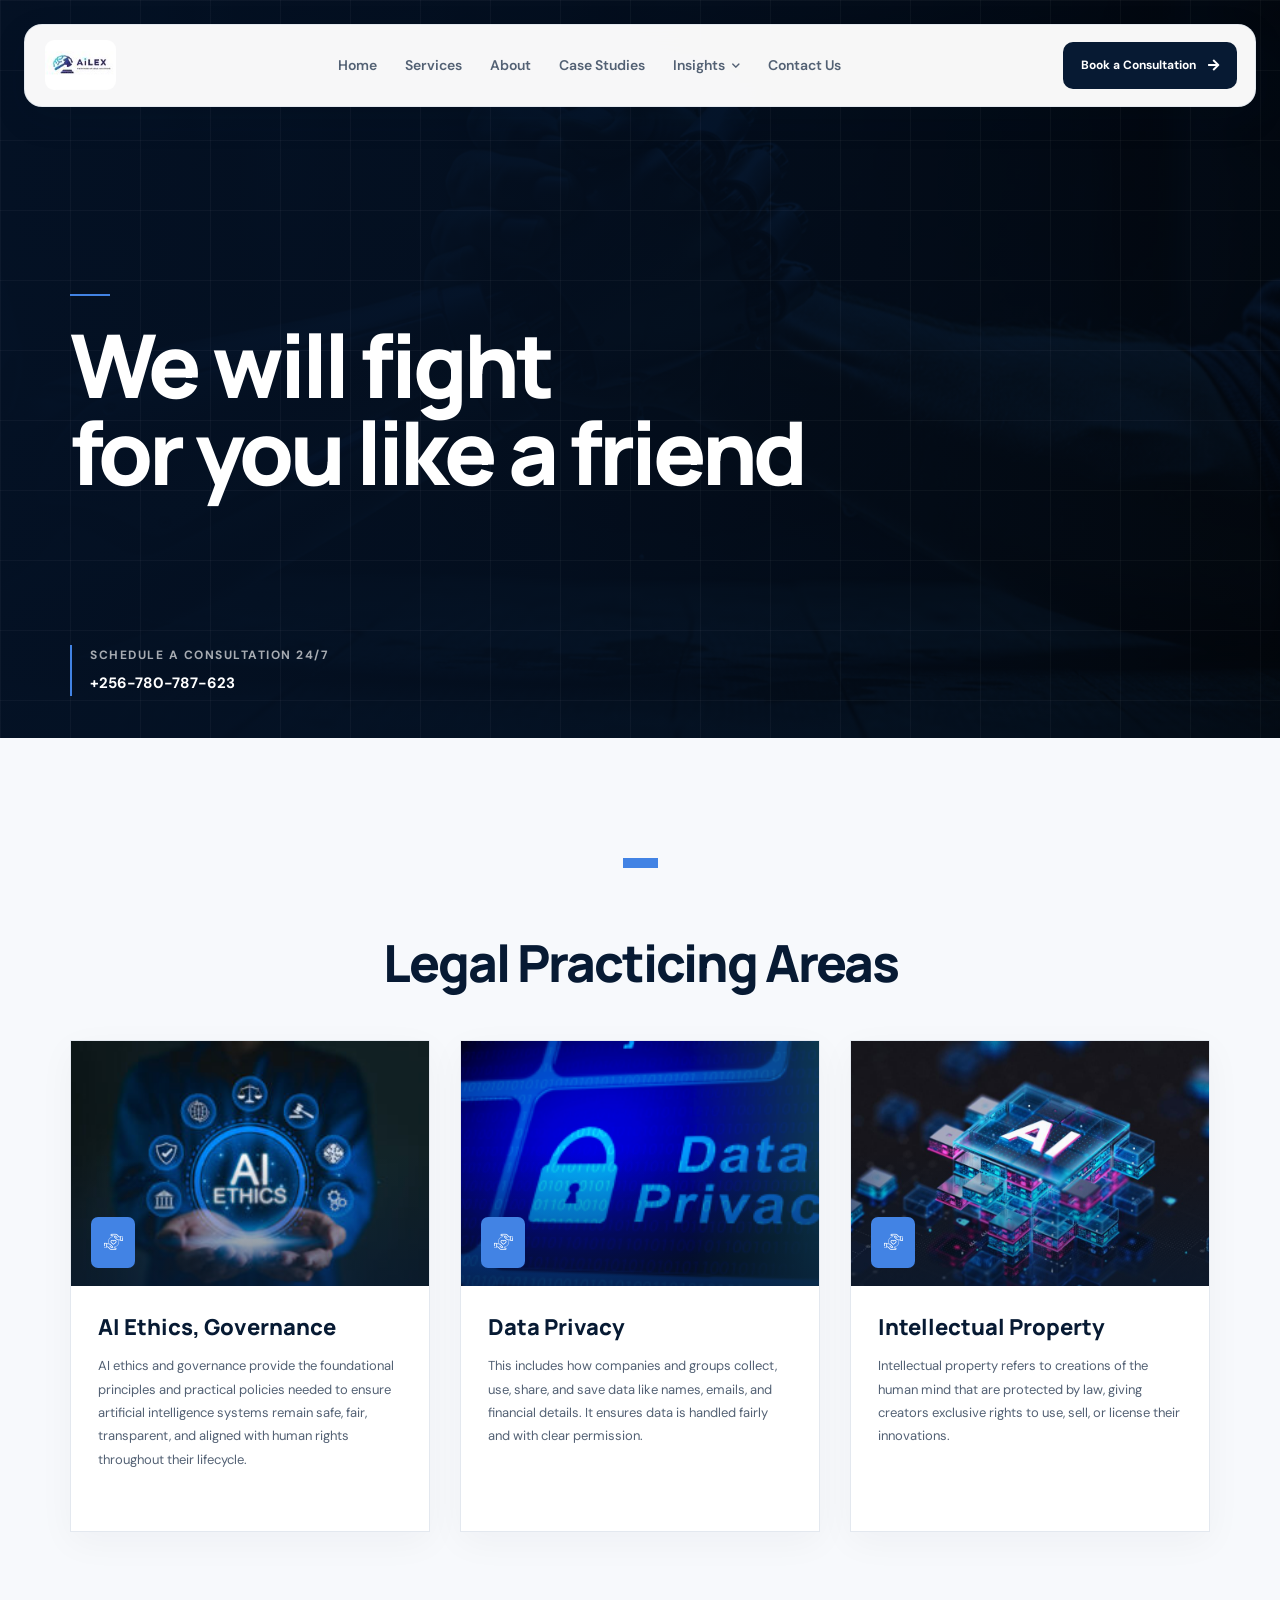
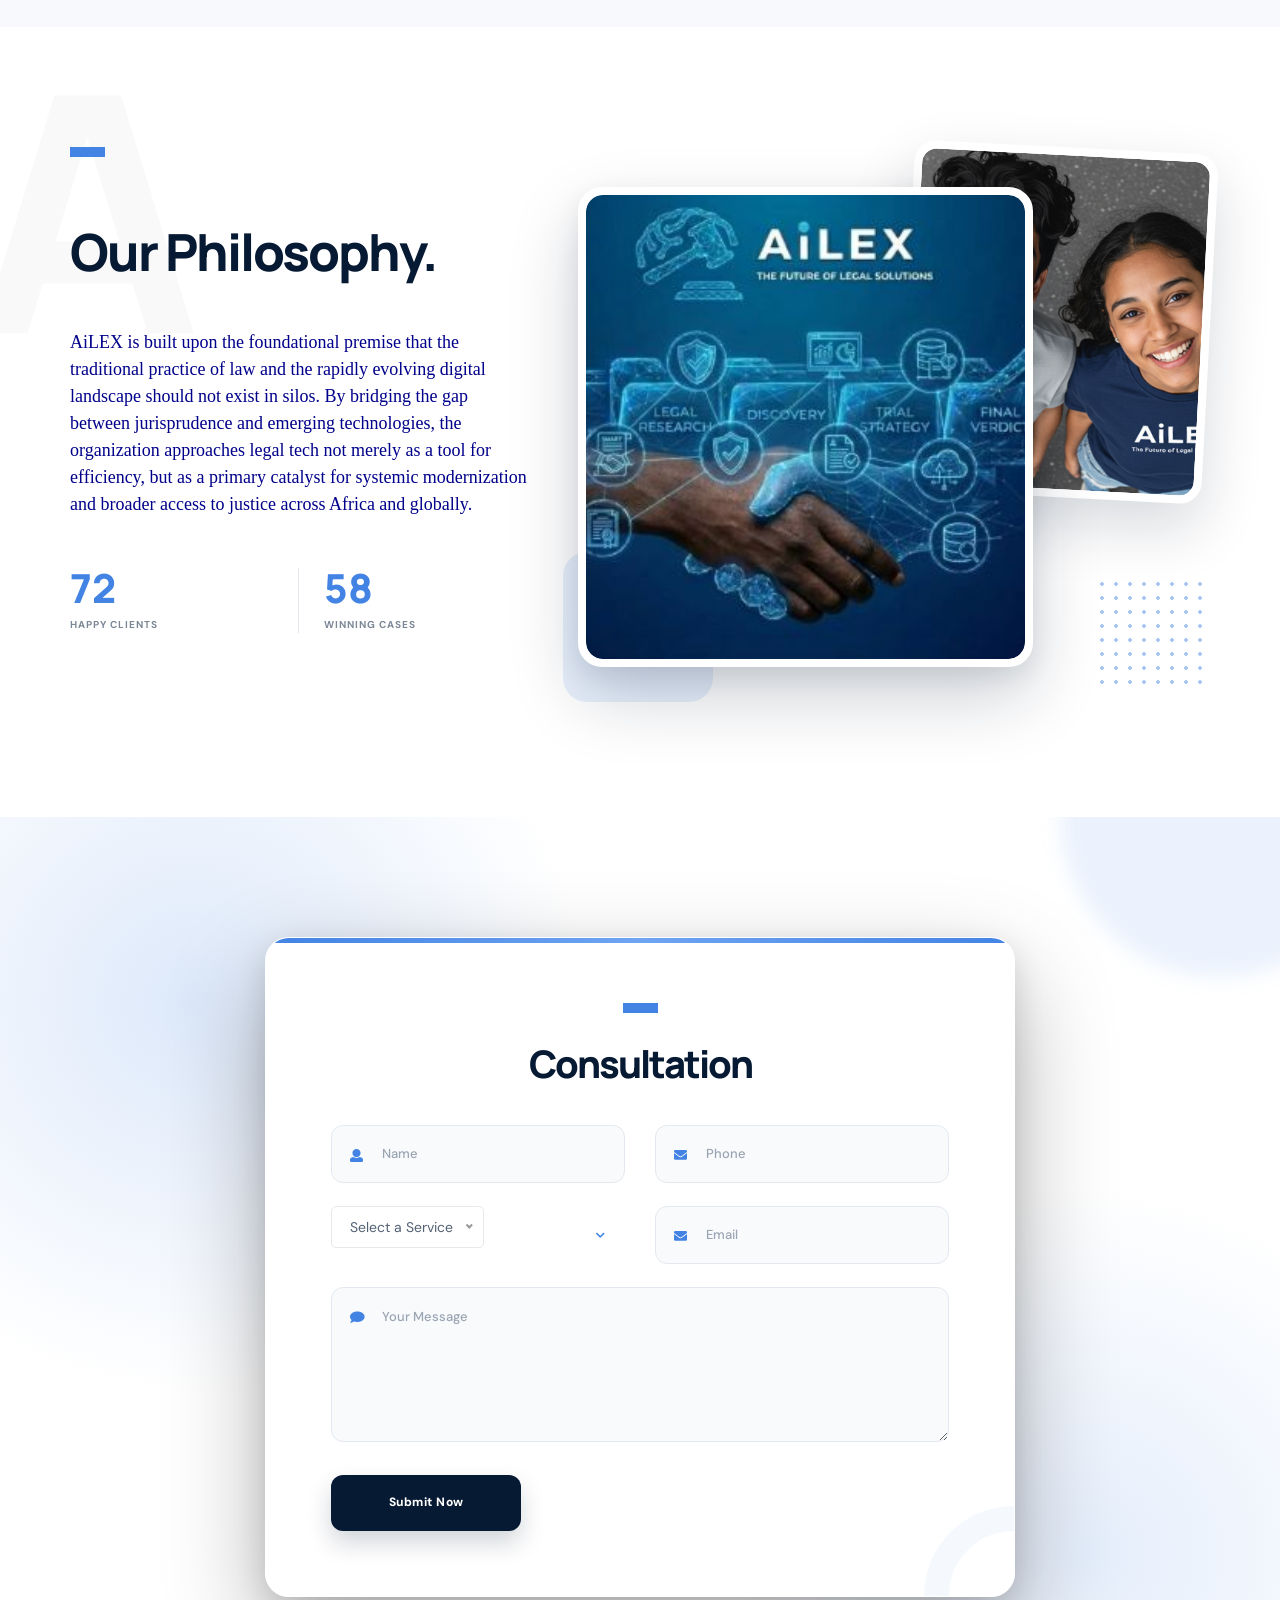
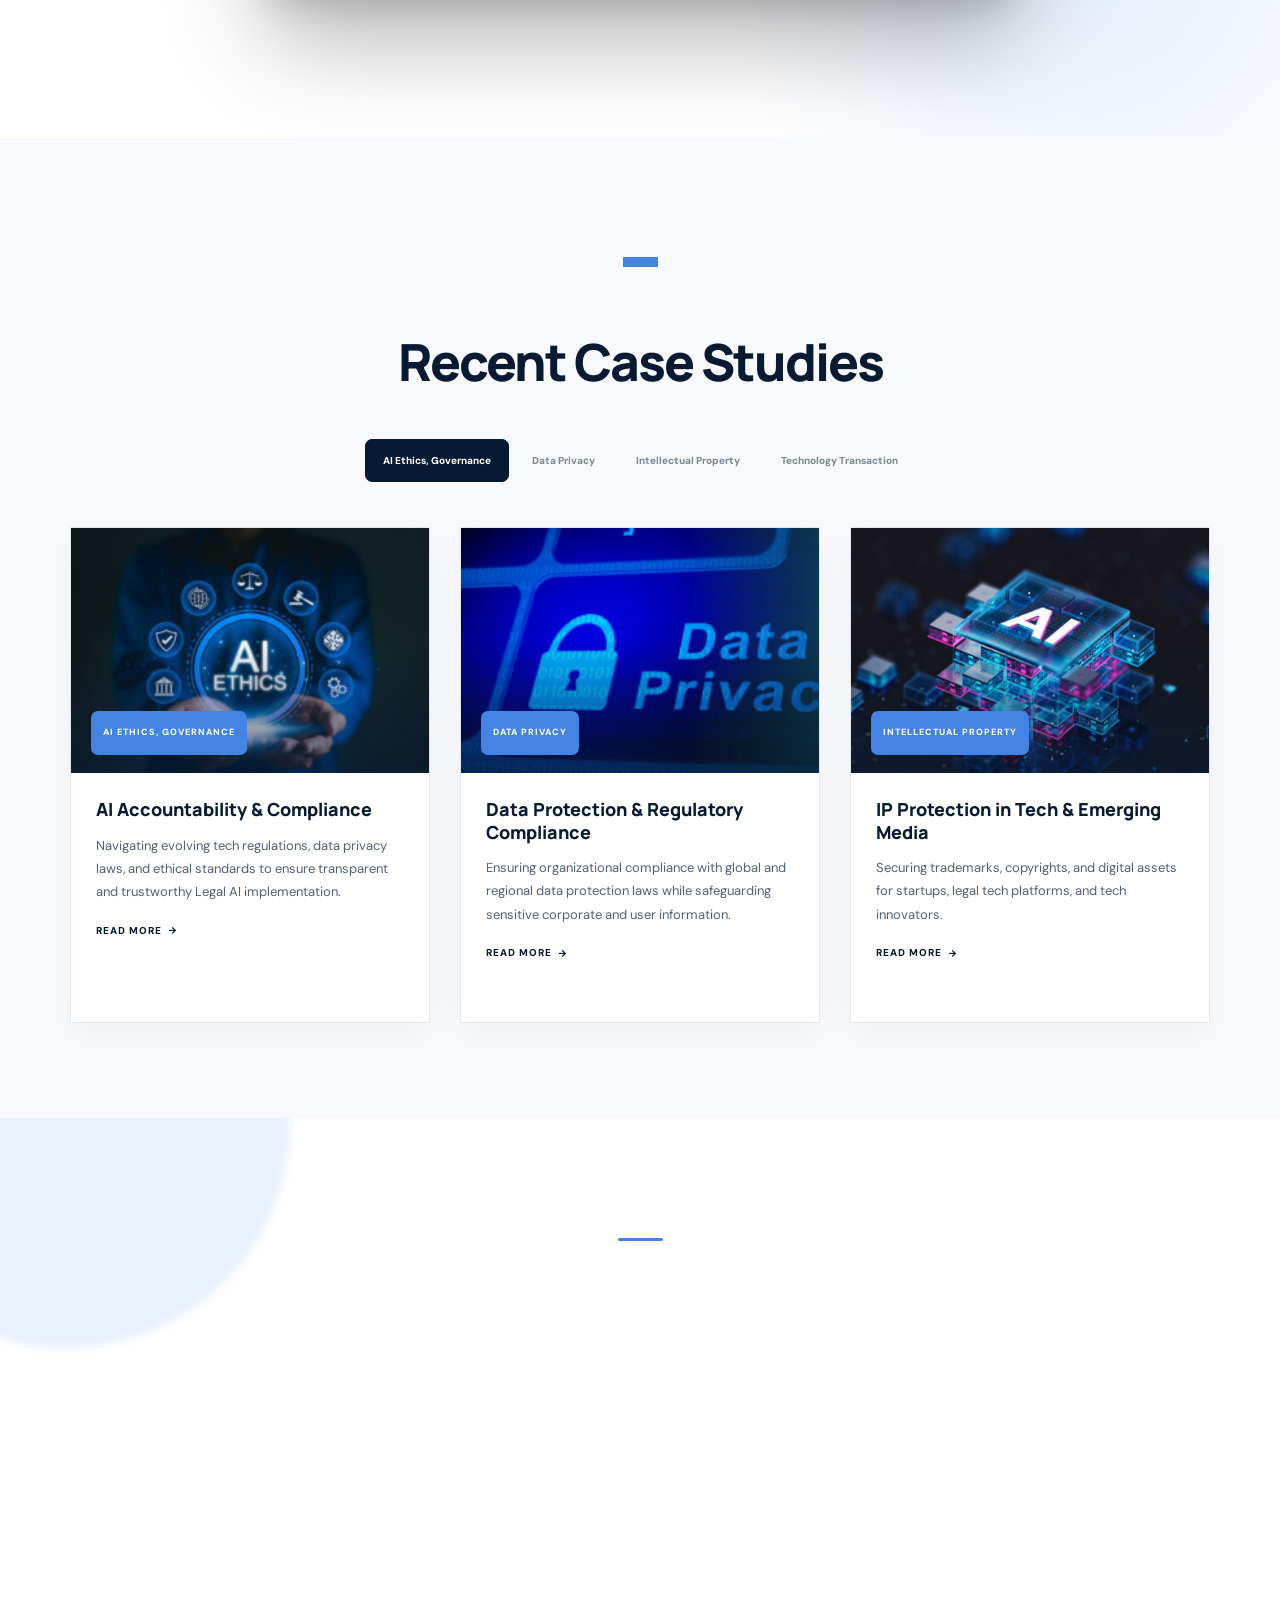
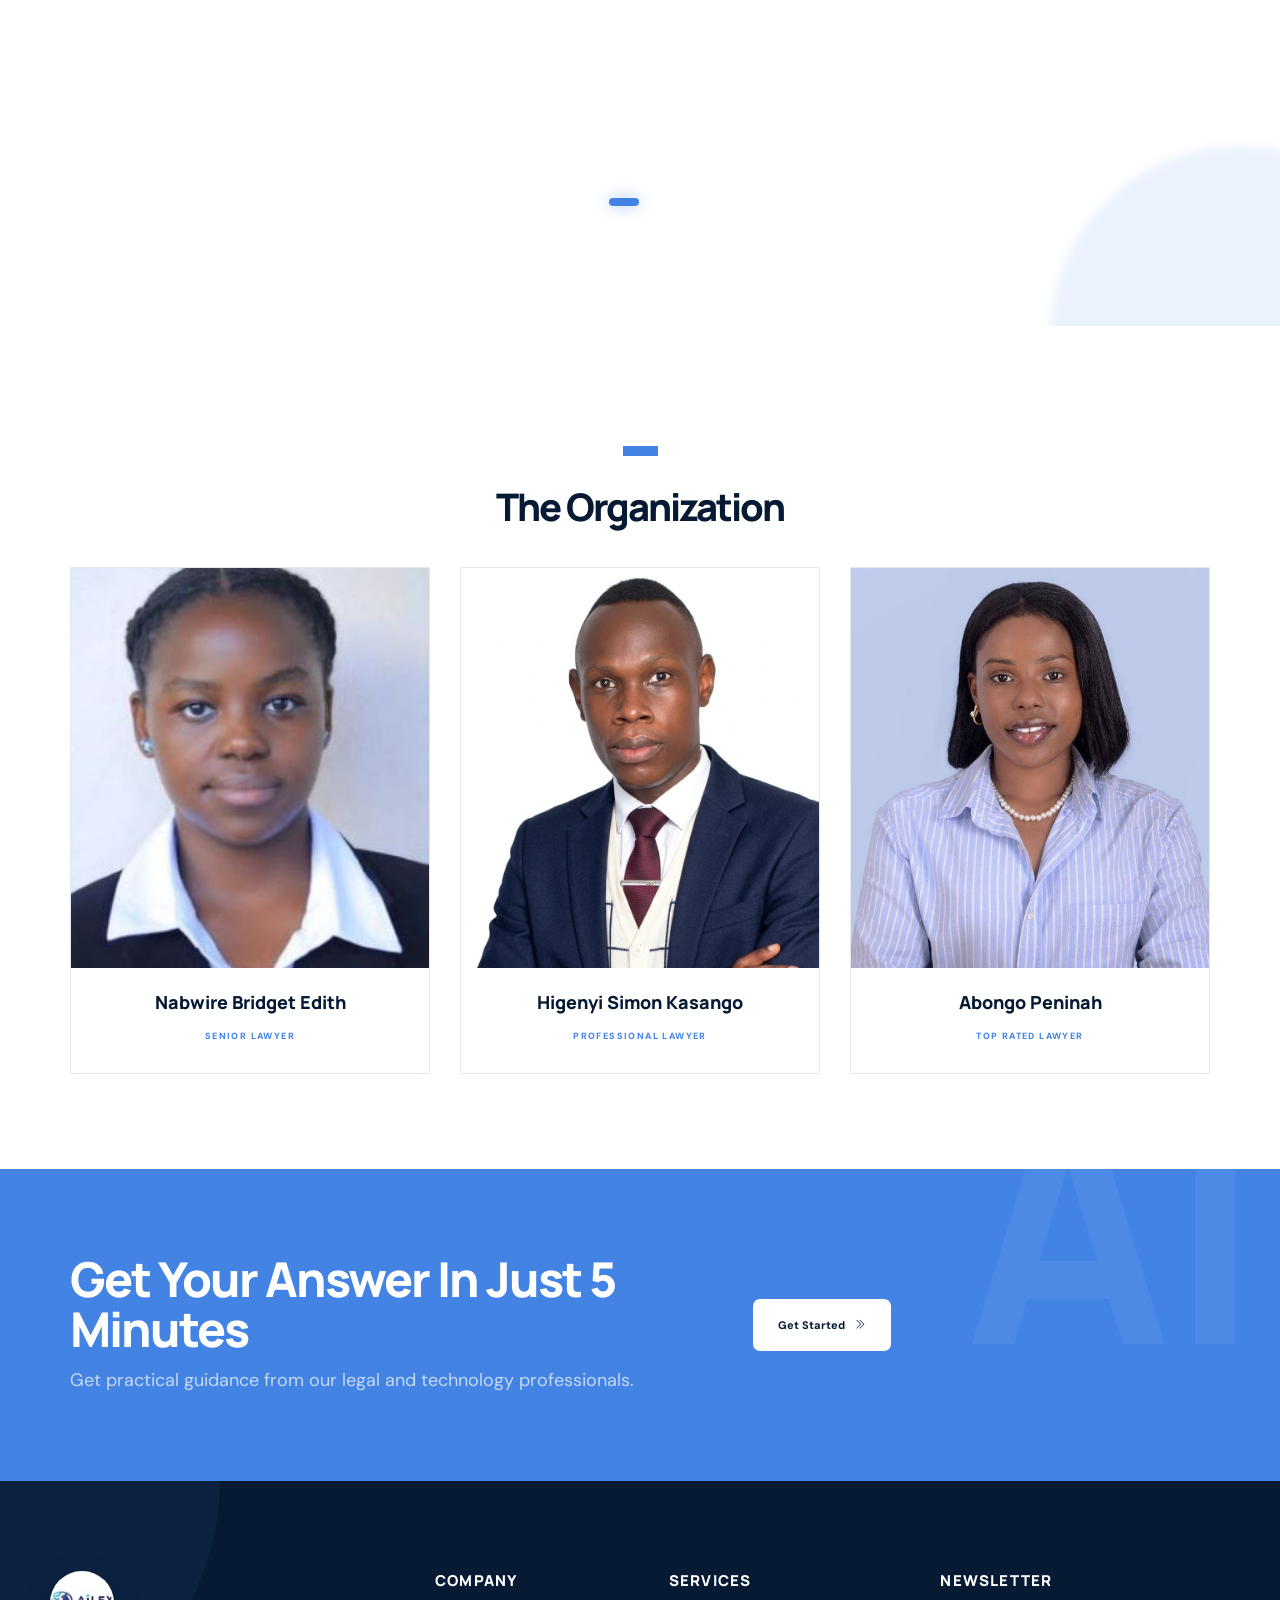
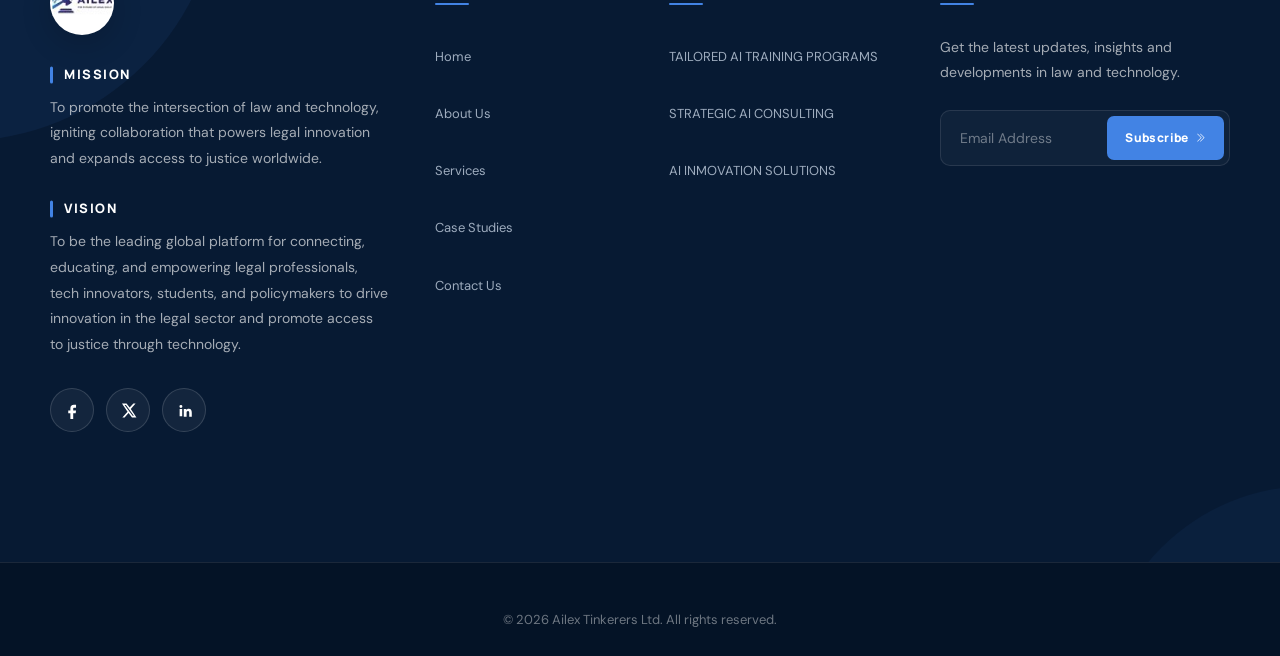
==== commit 713f89f9: "Improve case details page design" ====
--- a/index.html
+++ b/index.html
@@ -31,6 +31,7 @@
     <link rel="stylesheet" href="assets/css/nice-select.css">
     <link rel="stylesheet" href="assets/css/style.css">
     <link rel="stylesheet" href="assets/css/casestudies.css">
+    <link rel="stylesheet" href="assets/css/case_details.css">
 </head>
 
 
@@ -144,9 +145,7 @@
                         Blog Detail
                     </a>
 
-                    <a href="pages.html">
-                        Pages
-                    </a>
+                   
 
                 </div>
 
@@ -293,15 +292,7 @@
                             data-animation="fadeInRight"
                             data-delay=".8s">
 
-                            <a
-                                class="popup-video ani-btn"
-                                href="https://www.youtube.com/watch?v=1aP-TXUpNoU">
-
-                                <img
-                                    src="assets/img/icon/video_btn.png"
-                                    alt="Watch video">
-
-                            </a>
+                            
 
                         </div>
 
@@ -804,7 +795,7 @@
                                         class="nav-item nav-link active"
                                         id="nav-home-tab"
                                         data-toggle="tab"
-                                        href="#nav-home"
+                                        href="case_details.html"
                                         role="tab"
                                         aria-controls="nav-home"
                                         aria-selected="true">
@@ -818,7 +809,7 @@
                                         class="nav-item nav-link"
                                         id="nav-profile-tab"
                                         data-toggle="tab"
-                                        href="#nav-profile"
+                                        href="case_details.html"
                                         role="tab"
                                         aria-controls="nav-profile"
                                         aria-selected="false">
@@ -832,7 +823,7 @@
                                         class="nav-item nav-link"
                                         id="nav-contact-tab"
                                         data-toggle="tab"
-                                        href="#nav-contact"
+                                        href="case_details.html"
                                         role="tab"
                                         aria-controls="nav-contact"
                                         aria-selected="false">
@@ -846,7 +837,7 @@
                                         class="nav-item nav-link"
                                         id="nav-last-tab"
                                         data-toggle="tab"
-                                        href="#nav-last"
+                                        href="case_details.html"
                                         role="tab"
                                         aria-controls="nav-last"
                                         aria-selected="false">
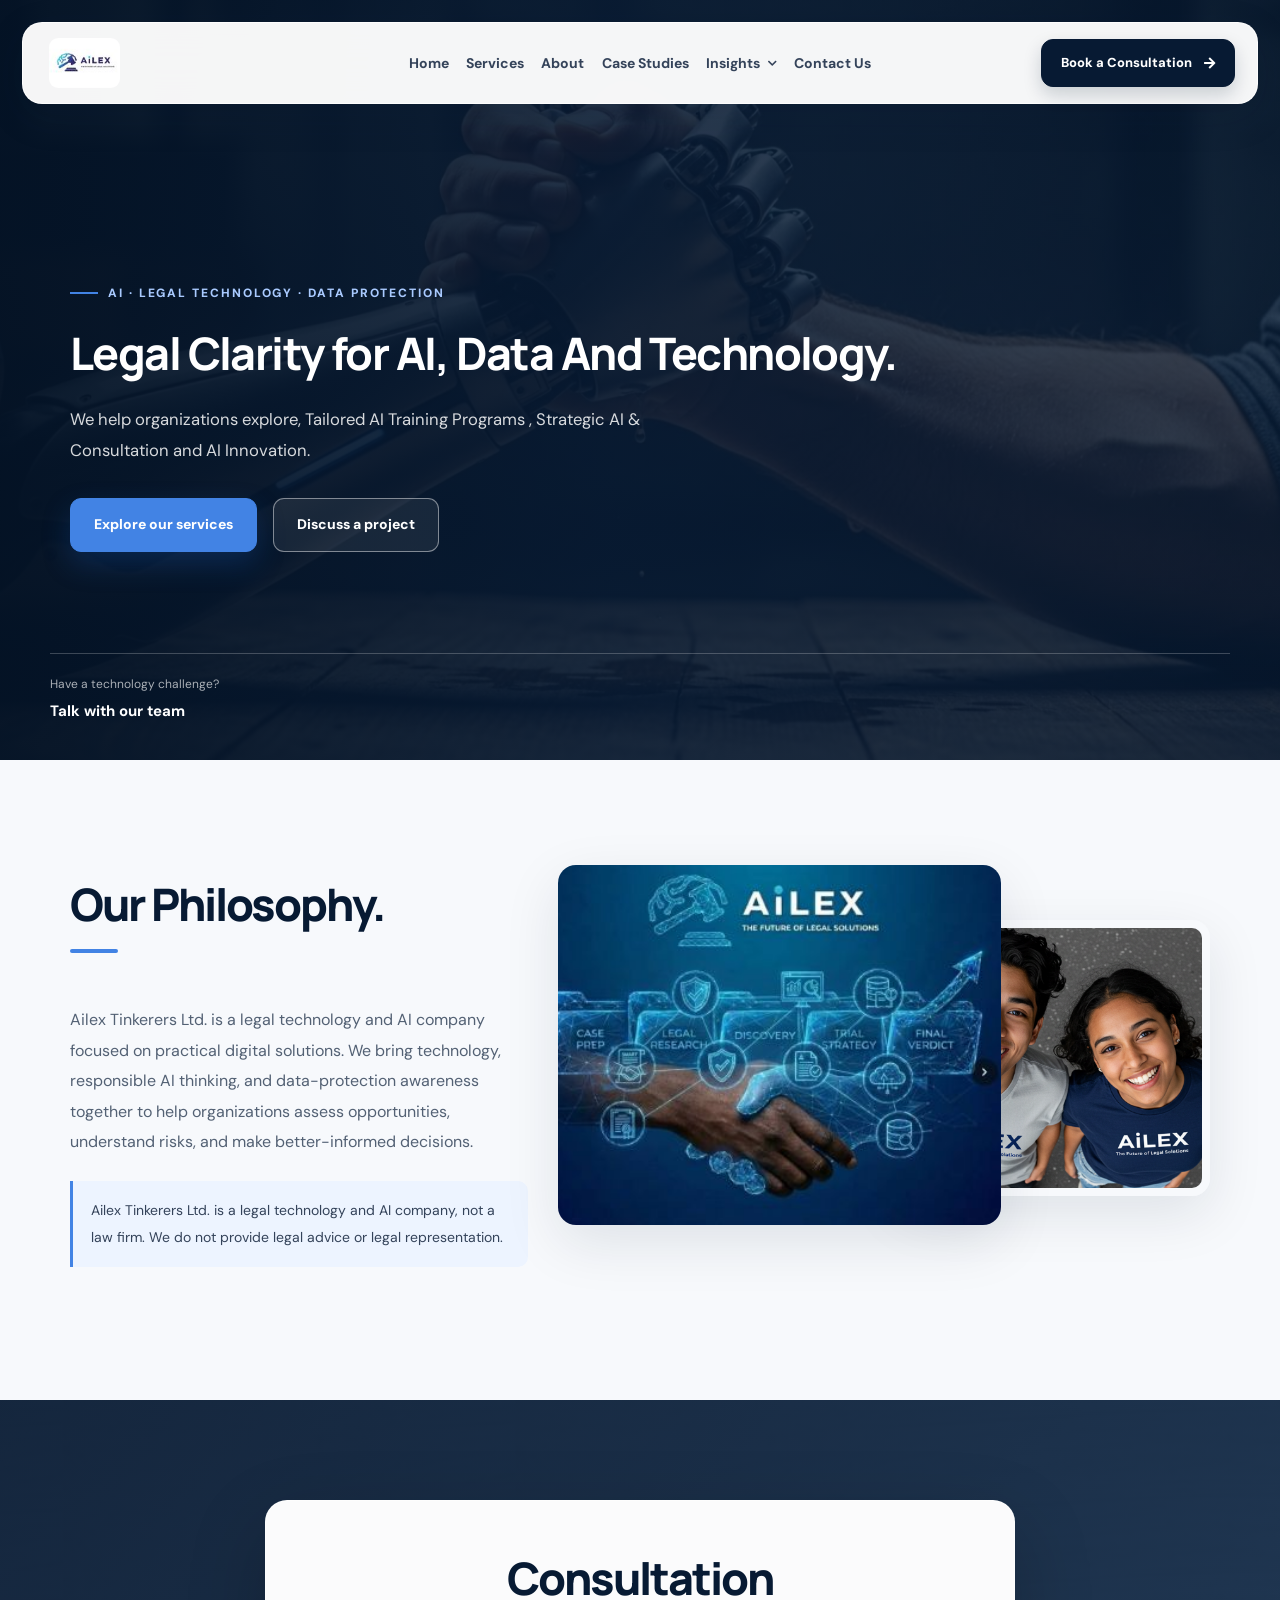
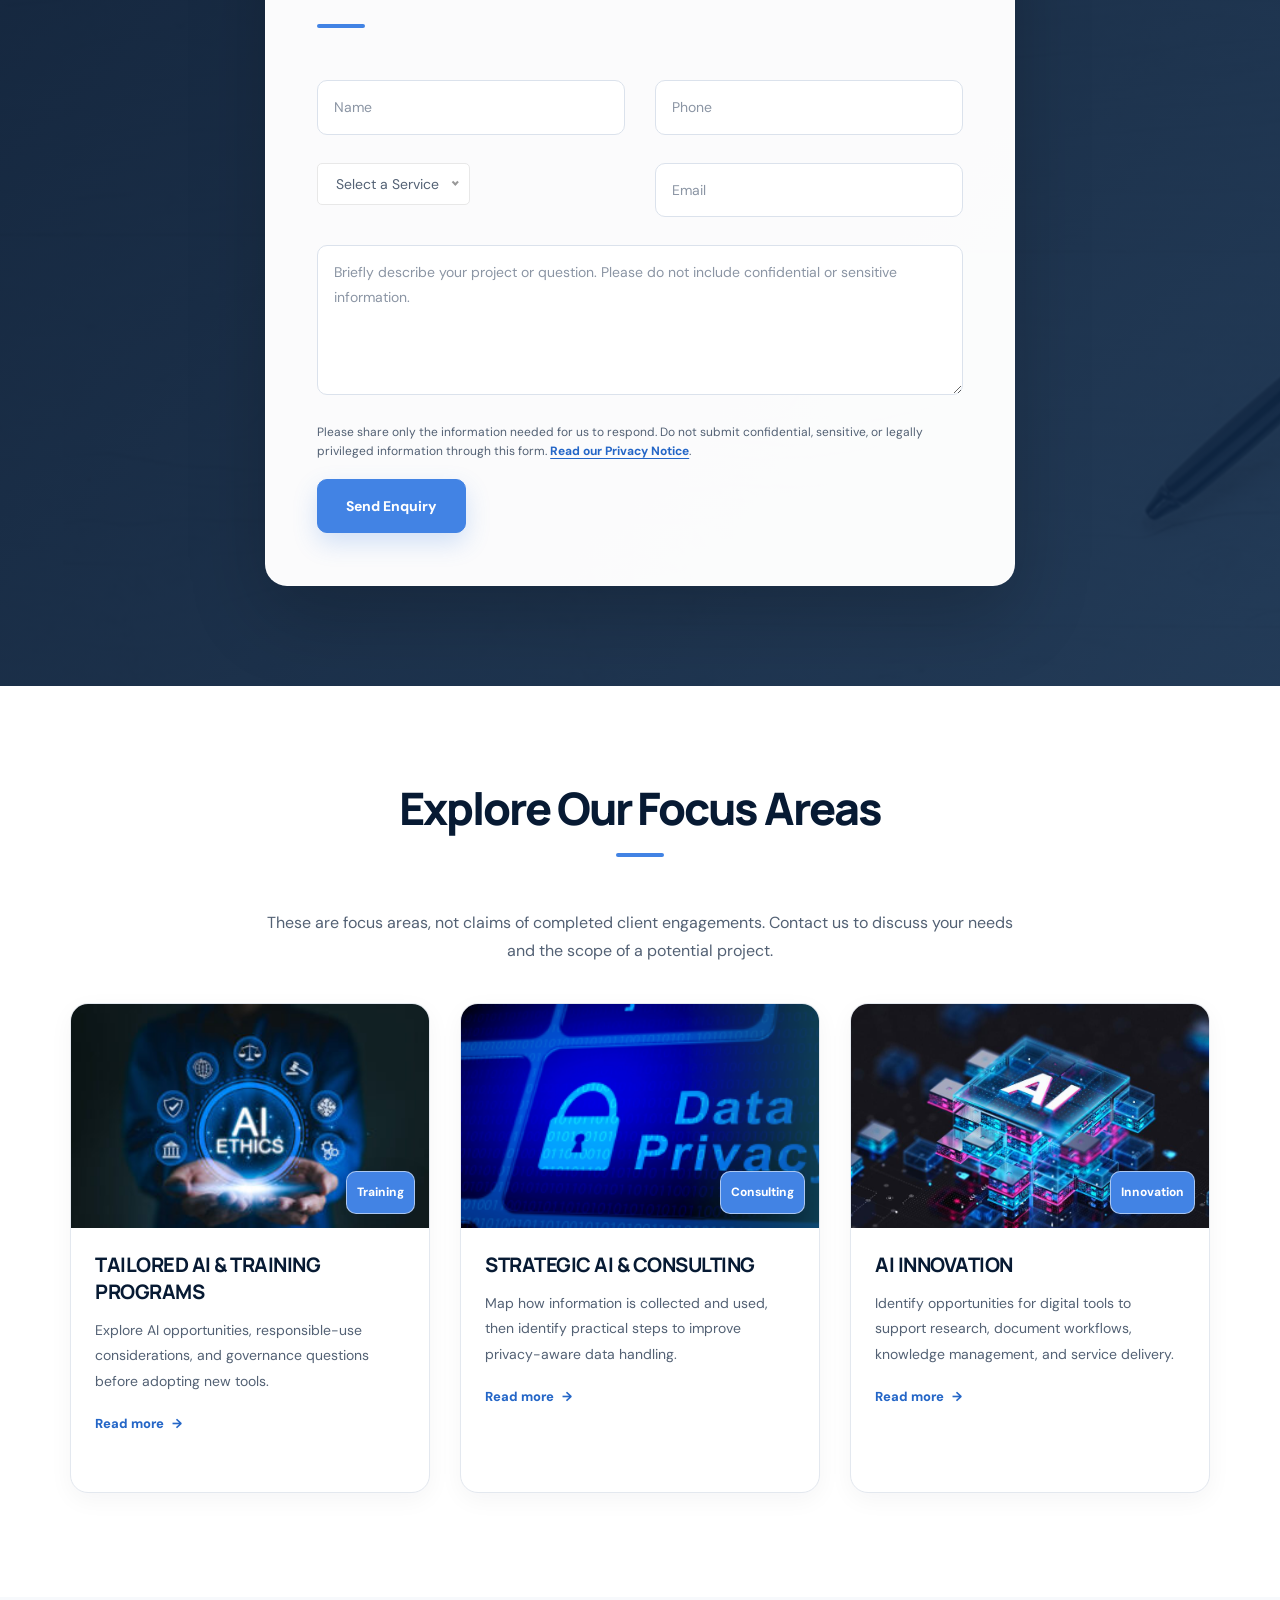
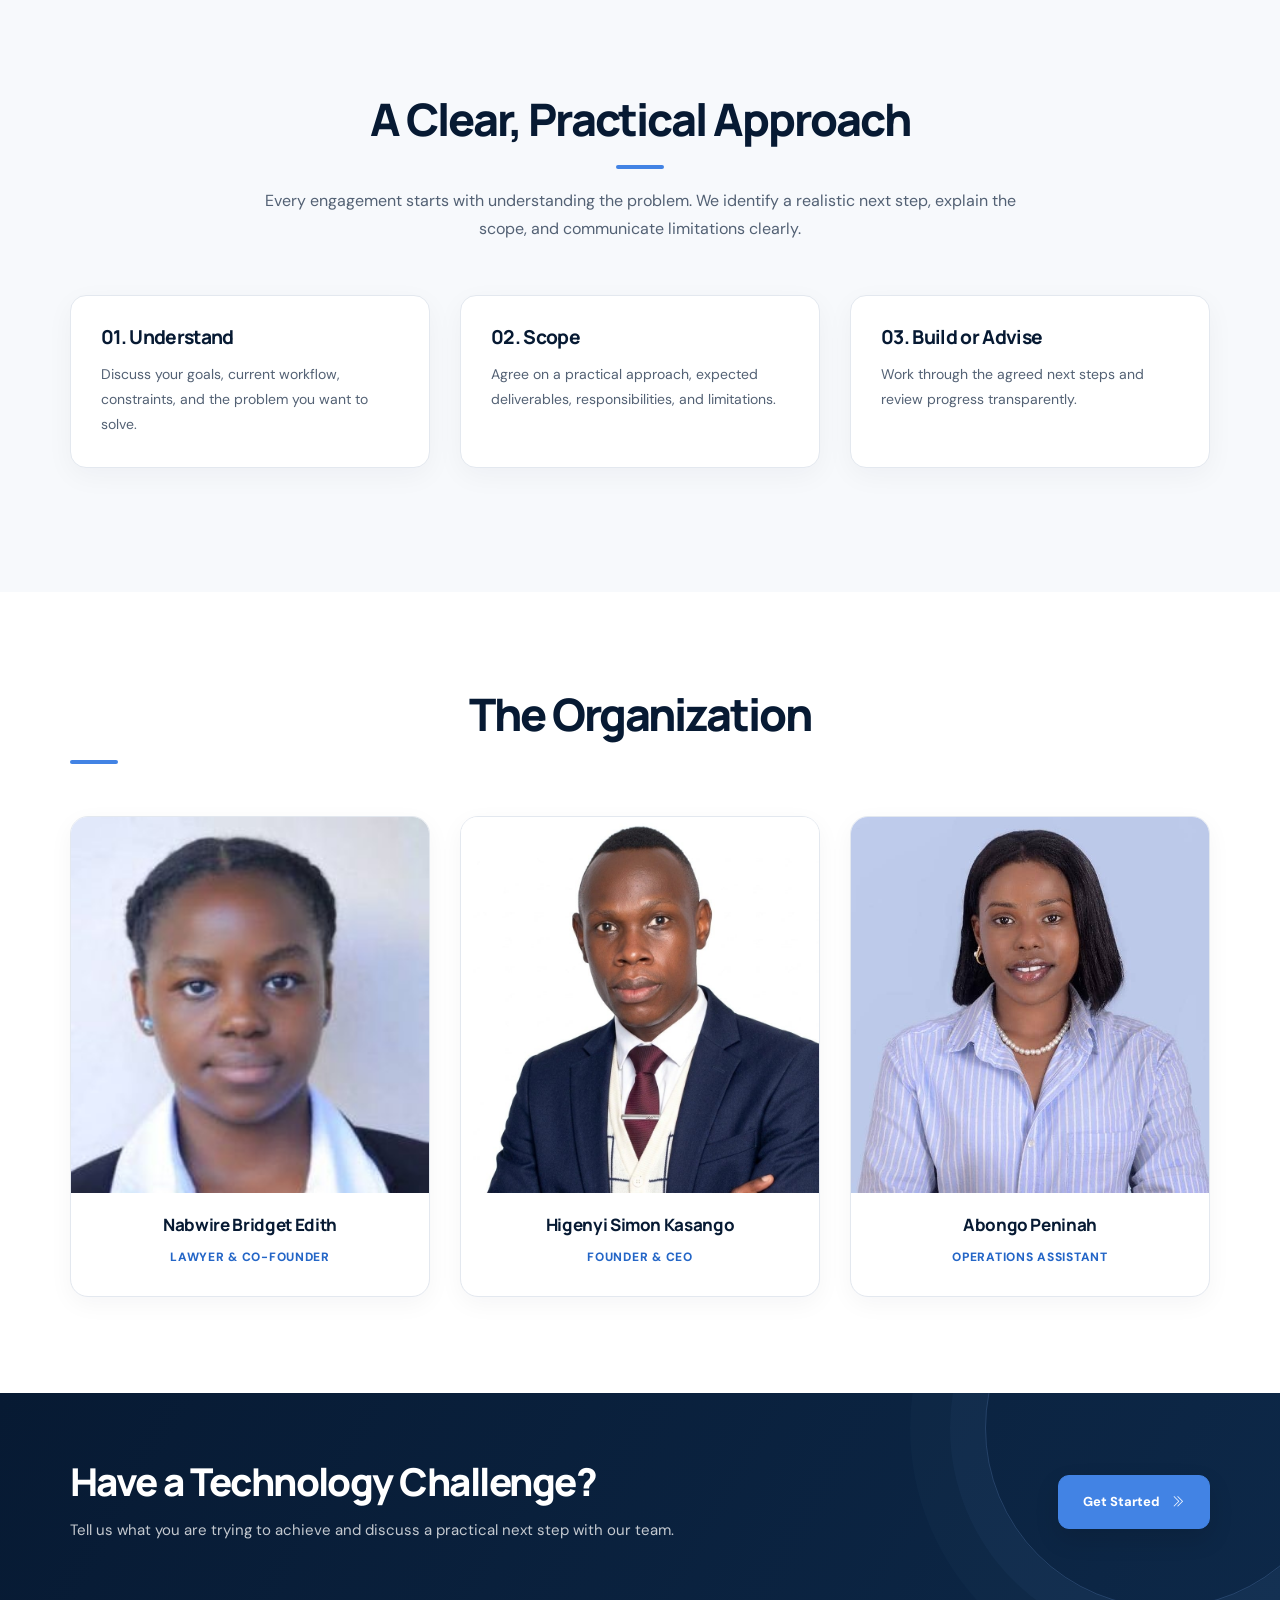
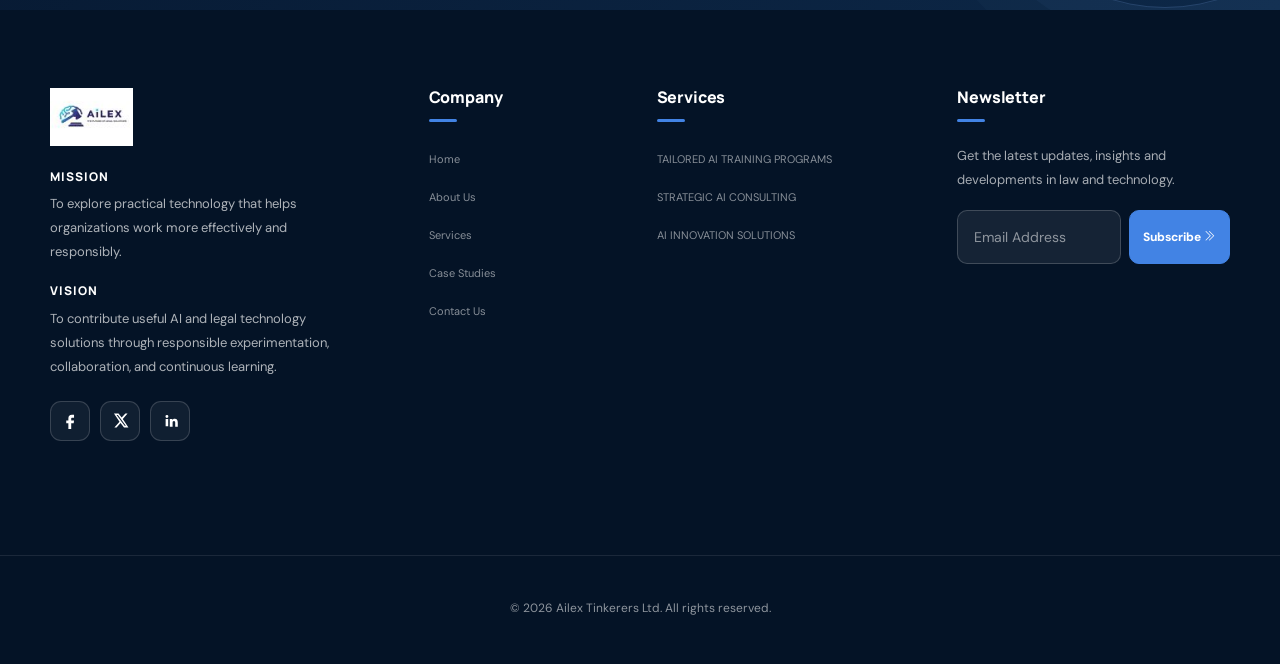
==== commit a523cd7c: "Update website design, services, and case studies" ====
--- a/index.html
+++ b/index.html
@@ -8,7 +8,7 @@
     <title>Ailex Tinkerers Ltd.</title>
 
     <meta name="description"
-        content="Ailex Tinkerers Ltd. combines law, technology and artificial intelligence to provide innovative legal and technology solutions.">
+        content="Ailex Tinkerers Ltd. explores practical AI, data protection, and legal technology solutions for organizations building a responsible digital future.">
 
     <meta name="viewport" content="width=device-width, initial-scale=1">
 
@@ -241,22 +241,19 @@
 
                                 <div class="hero__caption">
 
-                                    <p
-                                        data-animation="fadeInUp"
-                                        data-delay=".6s"
-                                        style="color:#4283e4;">
+                                    <p data-animation="fadeInUp" data-delay=".6s" style="color:#8bb8ff; font-weight:700; letter-spacing:.12em; text-transform:uppercase;">
+                                        AI · Legal Technology · Data Protection
                                     </p>
-
-                                    <h1
-                                        data-animation="fadeInUp"
-                                        data-delay=".4s"
-                                        style="color:white;">
-
-                                        We will fight
-                                        <br>
-                                        for you like a friend
-
-                                    </h1>
+                                    <h2 data-animation="fadeInUp" data-delay=".4s" style="color:white;">
+                                        Legal Clarity for AI, Data And Technology.
+                                    </h2>
+                                    <p data-animation="fadeInUp" data-delay=".7s" style="color:#f2f5fa; max-width:680px; font-size:18px; line-height:1.7; margin-top:22px;">
+                                        We help organizations explore, Tailored AI Training Programs , Strategic AI & Consultation and AI Innovation.
+                                    </p>
+                                    <div data-animation="fadeInUp" data-delay=".9s" style="margin-top:28px;">
+                                        <a href="services.html" class="btn" style="margin-right:12px;">Explore our services</a>
+                                        <a href="contact.html" class="btn" style="background:transparent; border:1px solid rgba(255,255,255,.75); color:#fff;">Discuss a project</a>
+                                    </div>
 
                                 </div>
 
@@ -277,11 +274,11 @@
                             data-delay=".6s">
 
                             <p>
-                                Schedule a Consultation 24/7
+                                Have a technology challenge?
                             </p>
 
                             <span>
-                                +256-780-787-623
+                                Talk with our team
                             </span>
 
                         </div>
@@ -309,161 +306,7 @@
              LEGAL PRACTICE AREAS
         ================================================== -->
 
-        <section class="legal-practice-area section-padding30">
-
-            <div class="container">
-
-                <div class="row">
-
-                    <div class="col-xl-12">
-
-                        <div class="section-tittle text-center mb-70">
-
-                            <h2>
-                                Legal Practicing Areas
-                            </h2>
-
-                        </div>
-
-                    </div>
-
-                </div>
-
-
-                <div class="row">
-
-                    <!-- AI ETHICS -->
-
-                    <div class="col-xl-4 col-lg-4 col-md-6">
-
-                        <div class="single-practice mb-30">
-
-                            <div class="practice-img">
-
-                                <img
-                                    src="assets/img/legal/legal_1.jpg"
-                                    alt="AI Ethics and Governance">
-
-                                <div class="practice-icon">
-
-                                    <i class="flaticon-care"></i>
-
-                                </div>
-
-                            </div>
-
-                            <div class="practice-caption">
-
-                                <h4>
-                                    <a href="#">
-                                        AI Ethics, Governance
-                                    </a>
-                                </h4>
-
-                                <p>
-                                    AI ethics and governance provide the foundational
-                                    principles and practical policies needed to ensure
-                                    artificial intelligence systems remain safe, fair,
-                                    transparent, and aligned with human rights
-                                    throughout their lifecycle.
-                                </p>
-
-                            </div>
-
-                        </div>
-
-                    </div>
-
-
-                    <!-- DATA PRIVACY -->
-
-                    <div class="col-xl-4 col-lg-4 col-md-6">
-
-                        <div class="single-practice mb-30">
-
-                            <div class="practice-img">
-
-                                <img
-                                    src="assets/img/legal/legal_2.png"
-                                    alt="Data Privacy">
-
-                                <div class="practice-icon">
-
-                                    <i class="flaticon-care"></i>
-
-                                </div>
-
-                            </div>
-
-                            <div class="practice-caption">
-
-                                <h4>
-                                    <a href="#">
-                                        Data Privacy
-                                    </a>
-                                </h4>
-
-                                <p>
-                                    This includes how companies and groups collect,
-                                    use, share, and save data like names, emails,
-                                    and financial details. It ensures data is handled
-                                    fairly and with clear permission.
-                                </p>
-
-                            </div>
-
-                        </div>
-
-                    </div>
-
-
-                    <!-- INTELLECTUAL PROPERTY -->
-
-                    <div class="col-xl-4 col-lg-4 col-md-6">
-
-                        <div class="single-practice mb-30">
-
-                            <div class="practice-img">
-
-                                <img
-                                    src="assets/img/legal/legal_3.jpg"
-                                    alt="Intellectual Property">
-
-                                <div class="practice-icon">
-
-                                    <i class="flaticon-care"></i>
-
-                                </div>
-
-                            </div>
-
-                            <div class="practice-caption">
-
-                                <h4>
-                                    <a href="#">
-                                        Intellectual Property
-                                    </a>
-                                </h4>
-
-                                <p>
-                                    Intellectual property refers to creations of the
-                                    human mind that are protected by law, giving
-                                    creators exclusive rights to use, sell, or license
-                                    their innovations.
-                                </p>
-
-                            </div>
-
-                        </div>
-
-                    </div>
-
-                </div>
-
-            </div>
-
-        </section>
-
+      
 
         <!-- =================================================
              OUR PHILOSOPHY
@@ -489,49 +332,13 @@
                         <div class="about-caption mb-100">
 
                             <p>
-                                AiLEX is built upon the foundational premise that the traditional
-                                practice of law and the rapidly evolving digital landscape should not
-                                exist in silos. By bridging the gap between jurisprudence and emerging
-                                technologies, the organization approaches legal tech not merely as a tool
-                                for efficiency, but as a primary catalyst for systemic modernization and
-                                broader access to justice across Africa and globally.
+                                Ailex Tinkerers Ltd. is a legal technology and AI company focused on practical digital solutions. We bring technology, responsible AI thinking, and data-protection awareness together to help organizations assess opportunities, understand risks, and make better-informed decisions.
                             </p>
 
 
-                            <!-- COUNTERS -->
-
-                            <div class="count-clients">
-
-                                <div class="single-counter text-center">
-
-                                    <span
-                                        class="counter"
-                                        data-target="100">
-                                        0
-                                    </span>
-
-                                    <p>
-                                        Happy Clients
-                                    </p>
-
-                                </div>
-
-
-                                <div class="single-counter text-center">
-
-                                    <span
-                                        class="counter"
-                                        data-target="80">
-                                        0
-                                    </span>
-
-                                    <p>
-                                        Winning Cases
-                                    </p>
-
-                                </div>
-
-                            </div>
+                            <p class="company-disclaimer" style="margin-top:24px; padding:16px 18px; border-left:3px solid #4283e4; background:#f7f9fc; color:#536174;">
+                                Ailex Tinkerers Ltd. is a legal technology and AI company, not a law firm. We do not provide legal advice or legal representation.
+                            </p>
 
                         </div>
 
@@ -609,7 +416,7 @@
 
                             <form
                                 id="contact-form"
-                                action="#"
+                                action="https://formspree.io/f/xoeqrebg"
                                 method="POST">
 
                                 <div class="row">
@@ -662,25 +469,10 @@
                                                     Select a Service
                                                 </option>
 
-                                                <option value="ai-ethics">
-                                                    AI Ethics, Governance
-                                                </option>
-
-                                                <option value="intellectual-property">
-                                                    Intellectual Property
-                                                </option>
-
-                                                <option value="data-privacy">
-                                                    Data Privacy
-                                                </option>
-
-                                                <option value="technology-transaction">
-                                                    Technology Transaction
-                                                </option>
-
-                                                <option value="ai-due-diligence">
-                                                    Tech Investment Due Diligence
-                                                </option>
+                                                <option value="ai-solutions-training">AI Solutions &amp; Training</option>
+                                                <option value="data-protection-privacy">Data Protection &amp; Privacy</option>
+                                                <option value="legal-technology-innovation">Legal Technology &amp; Innovation</option>
+                                                <option value="other">Other technology enquiry</option>
 
                                             </select>
 
@@ -716,22 +508,18 @@
                                             <textarea
                                                 name="message"
                                                 id="message"
-                                                placeholder="Your Message"
+                                                placeholder="Briefly describe your project or question. Please do not include confidential or sensitive information."
                                                 required></textarea>
 
                                         </div>
 
 
+                                        <div class="form-privacy-note" style="font-size:13px; line-height:1.6; color:#536174; margin:0 0 18px;">
+                                            Please share only the information needed for us to respond. Do not submit confidential, sensitive, or legally privileged information through this form.
+                                            <a href="privacy.html">Read our Privacy Notice</a>.
+                                        </div>
                                         <div class="submit-info">
-
-                                            <button
-                                                class="submit-btn2"
-                                                type="submit">
-
-                                                Submit Now
-
-                                            </button>
-
+                                            <button class="submit-btn2" type="submit">Send Enquiry</button>
                                         </div>
 
                                     </div>
@@ -766,7 +554,7 @@
                         <div class="section-tittle text-center mb-70">
 
                             <h2>
-                                Recent Case Studies
+                                Explore Our Focus Areas
                             </h2>
 
                         </div>
@@ -776,102 +564,15 @@
                 </div>
 
 
-                <!-- TABS -->
-
-                <div class="row d-flex justify-content-center">
-
-                    <div class="col-xl-8 col-lg-8">
-
-                        <div class="properties__button">
-
-                            <nav>
-
-                                <div
-                                    class="nav nav-tabs"
-                                    id="nav-tab"
-                                    role="tablist">
-
-                                    <a
-                                        class="nav-item nav-link active"
-                                        id="nav-home-tab"
-                                        data-toggle="tab"
-                                        href="case_details.html"
-                                        role="tab"
-                                        aria-controls="nav-home"
-                                        aria-selected="true">
-
-                                        AI Ethics, Governance
-
-                                    </a>
-
-
-                                    <a
-                                        class="nav-item nav-link"
-                                        id="nav-profile-tab"
-                                        data-toggle="tab"
-                                        href="case_details.html"
-                                        role="tab"
-                                        aria-controls="nav-profile"
-                                        aria-selected="false">
-
-                                        Data Privacy
-
-                                    </a>
-
-
-                                    <a
-                                        class="nav-item nav-link"
-                                        id="nav-contact-tab"
-                                        data-toggle="tab"
-                                        href="case_details.html"
-                                        role="tab"
-                                        aria-controls="nav-contact"
-                                        aria-selected="false">
-
-                                        Intellectual Property
-
-                                    </a>
-
-
-                                    <a
-                                        class="nav-item nav-link"
-                                        id="nav-last-tab"
-                                        data-toggle="tab"
-                                        href="case_details.html"
-                                        role="tab"
-                                        aria-controls="nav-last"
-                                        aria-selected="false">
-
-                                        Technology Transaction
-
-                                    </a>
-
-                                </div>
-
-                            </nav>
-
-                        </div>
-
+                <div class="row">
+                    <div class="col-xl-12">
+                        <p style="max-width:760px; margin:0 auto 38px; text-align:center; color:#536174;">
+                            These are focus areas, not claims of completed client engagements. Contact us to discuss your needs and the scope of a potential project.
+                        </p>
                     </div>
-
                 </div>
-
-
-                <!-- TAB CONTENT -->
-
-                <div
-                    class="tab-content"
-                    id="nav-tabContent">
-
-
-                    <!-- TAB 1 -->
-
-                    <div
-                        class="tab-pane fade show active"
-                        id="nav-home"
-                        role="tabpanel"
-                        aria-labelledby="nav-home-tab">
-
+                <div class="tab-content" id="nav-tabContent">
+                    <div class="tab-pane fade show active" id="nav-home" role="tabpanel">
                         <div class="row">
 
                             <!-- CASE 1 -->
@@ -889,7 +590,7 @@
                                         <div class="practice-icon">
 
                                             <span>
-                                                AI Ethics, Governance
+                                                Training
                                             </span>
 
                                         </div>
@@ -899,14 +600,11 @@
                                     <div class="practice-caption2">
 
                                         <h4>
-                                            AI Accountability &amp; Compliance
+                                            TAILORED AI &amp; TRAINING PROGRAMS
                                         </h4>
 
                                         <p>
-                                            Navigating evolving tech regulations,
-                                            data privacy laws, and ethical standards
-                                            to ensure transparent and trustworthy
-                                            Legal AI implementation.
+                                            Explore AI opportunities, responsible-use considerations, and governance questions before adopting new tools.
                                         </p>
 
                                         <a
@@ -939,7 +637,7 @@
                                         <div class="practice-icon">
 
                                             <span>
-                                                Data Privacy
+                                                Consulting
                                             </span>
 
                                         </div>
@@ -949,19 +647,18 @@
                                     <div class="practice-caption2">
 
                                         <h4>
-                                            Data Protection &amp; Regulatory Compliance
+                                            STRATEGIC AI &amp; CONSULTING
                                         </h4>
 
                                         <p>
-                                            Ensuring organizational compliance
-                                            with global and regional data
-                                            protection laws while safeguarding
-                                            sensitive corporate and user information.
+                                            Map how information is collected and used, then identify practical steps to improve privacy-aware data handling.
                                         </p>
 
                                         <a
-                                            href="case_details.html"
-                                            class="read-more1">
+                                            href="Training Curriculum.pdf"
+                                            class="read-more1"
+                                            target="_blank"
+                                            rel="noopener noreferrer">
 
                                             Read more
 
@@ -989,7 +686,7 @@
                                         <div class="practice-icon">
 
                                             <span>
-                                                Intellectual Property
+                                                Innovation
                                             </span>
 
                                         </div>
@@ -999,18 +696,18 @@
                                     <div class="practice-caption2">
 
                                         <h4>
-                                            IP Protection in Tech &amp; Emerging Media
+                                            AI INNOVATION
                                         </h4>
 
                                         <p>
-                                            Securing trademarks, copyrights,
-                                            and digital assets for startups,
-                                            legal tech platforms, and tech innovators.
+                                            Identify opportunities for digital tools to support research, document workflows, knowledge management, and service delivery.
                                         </p>
 
                                         <a
-                                            href="case_details.html"
-                                            class="read-more1">
+                                            href="The fallacy of AI confidentiality and practical safeguards (1).pdf"
+                                            class="read-more1"
+                                            target="_blank"
+                                            rel="noopener noreferrer">
 
                                             Read more
 
@@ -1023,612 +720,28 @@
                             </div>
 
                         </div>
-
                     </div>
-
-
-                    <!-- TAB 2 -->
-
-                    <div
-                        class="tab-pane fade"
-                        id="nav-profile"
-                        role="tabpanel"
-                        aria-labelledby="nav-profile-tab">
-
-                        <div class="row">
-
-                            <div class="col-xl-4 col-lg-4 col-md-6">
-
-                                <div class="single-practice mb-30">
-
-                                    <div class="practice-img">
-
-                                        <img
-                                            src="assets/img/legal/legal_2.png"
-                                            alt="Data Privacy">
-
-                                        <div class="practice-icon">
-
-                                            <span>
-                                                Data Privacy
-                                            </span>
-
-                                        </div>
-
-                                    </div>
-
-                                    <div class="practice-caption2">
-
-                                        <h4>
-                                            Data Protection &amp; Compliance
-                                        </h4>
-
-                                        <p>
-                                            Helping organizations understand
-                                            and manage their data protection
-                                            responsibilities.
-                                        </p>
-
-                                        <a
-                                            href="case_details.html"
-                                            class="read-more1">
-
-                                            Read more
-
-                                        </a>
-
-                                    </div>
-
-                                </div>
-
-                            </div>
-
-
-                            <div class="col-xl-4 col-lg-4 col-md-6">
-
-                                <div class="single-practice mb-30">
-
-                                    <div class="practice-img">
-
-                                        <img
-                                            src="assets/img/legal/legal_1.jpg"
-                                            alt="Privacy Governance">
-
-                                        <div class="practice-icon">
-
-                                            <span>
-                                                Privacy Governance
-                                            </span>
-
-                                        </div>
-
-                                    </div>
-
-                                    <div class="practice-caption2">
-
-                                        <h4>
-                                            Privacy Risk Assessment
-                                        </h4>
-
-                                        <p>
-                                            Identifying privacy risks and
-                                            developing practical strategies
-                                            to protect business and customer data.
-                                        </p>
-
-                                        <a
-                                            href="case_details.html"
-                                            class="read-more1">
-
-                                            Read more
-
-                                        </a>
-
-                                    </div>
-
-                                </div>
-
-                            </div>
-
-
-                            <div class="col-xl-4 col-lg-4 col-md-6">
-
-                                <div class="single-practice mb-30">
-
-                                    <div class="practice-img">
-
-                                        <img
-                                            src="assets/img/legal/legal_3.jpg"
-                                            alt="Data Governance">
-
-                                        <div class="practice-icon">
-
-                                            <span>
-                                                Data Governance
-                                            </span>
-
-                                        </div>
-
-                                    </div>
-
-                                    <div class="practice-caption2">
-
-                                        <h4>
-                                            Responsible Data Management
-                                        </h4>
-
-                                        <p>
-                                            Building practical data governance
-                                            frameworks for modern organizations.
-                                        </p>
-
-                                        <a
-                                            href="case_details.html"
-                                            class="read-more1">
-
-                                            Read more
-
-                                        </a>
-
-                                    </div>
-
-                                </div>
-
-                            </div>
-
-                        </div>
-
+                </div>
+        </section>
+
+
+        <!-- =================================================
+             HOW WE WORK
+        ================================================== -->
+        <section class="section-padding30" style="background:#f7f9fc;">
+            <div class="container">
+                <div class="row"><div class="col-xl-12">
+                    <div class="section-tittle text-center mb-70">
+                        <h2>A Clear, Practical Approach</h2>
+                        <p style="max-width:760px; margin:18px auto 0; color:#536174;">Every engagement starts with understanding the problem. We identify a realistic next step, explain the scope, and communicate limitations clearly.</p>
                     </div>
-
-
-                    <!-- TAB 3 -->
-
-                    <div
-                        class="tab-pane fade"
-                        id="nav-contact"
-                        role="tabpanel"
-                        aria-labelledby="nav-contact-tab">
-
-                        <div class="row">
-
-                            <div class="col-xl-4 col-lg-4 col-md-6">
-
-                                <div class="single-practice mb-30">
-
-                                    <div class="practice-img">
-
-                                        <img
-                                            src="assets/img/legal/legal_3.jpg"
-                                            alt="Technology IP">
-
-                                        <div class="practice-icon">
-
-                                            <span>
-                                                Intellectual Property
-                                            </span>
-
-                                        </div>
-
-                                    </div>
-
-                                    <div class="practice-caption2">
-
-                                        <h4>
-                                            Technology IP Protection
-                                        </h4>
-
-                                        <p>
-                                            Protecting software, digital products,
-                                            creative works and technology innovations.
-                                        </p>
-
-                                        <a
-                                            href="case_details.html"
-                                            class="read-more1">
-
-                                            Read more
-
-                                        </a>
-
-                                    </div>
-
-                                </div>
-
-                            </div>
-
-
-                            <div class="col-xl-4 col-lg-4 col-md-6">
-
-                                <div class="single-practice mb-30">
-
-                                    <div class="practice-img">
-
-                                        <img
-                                            src="assets/img/legal/legal_1.jpg"
-                                            alt="Digital Assets">
-
-                                        <div class="practice-icon">
-
-                                            <span>
-                                                Digital Assets
-                                            </span>
-
-                                        </div>
-
-                                    </div>
-
-                                    <div class="practice-caption2">
-
-                                        <h4>
-                                            Digital Asset Protection
-                                        </h4>
-
-                                        <p>
-                                            Helping businesses protect their
-                                            valuable digital assets and innovations.
-                                        </p>
-
-                                        <a
-                                            href="case_details.html"
-                                            class="read-more1">
-
-                                            Read more
-
-                                        </a>
-
-                                    </div>
-
-                                </div>
-
-                            </div>
-
-
-                            <div class="col-xl-4 col-lg-4 col-md-6">
-
-                                <div class="single-practice mb-30">
-
-                                    <div class="practice-img">
-
-                                        <img
-                                            src="assets/img/legal/legal_2.png"
-                                            alt="Technology Licensing">
-
-                                        <div class="practice-icon">
-
-                                            <span>
-                                                Licensing
-                                            </span>
-
-                                        </div>
-
-                                    </div>
-
-                                    <div class="practice-caption2">
-
-                                        <h4>
-                                            Technology Licensing
-                                        </h4>
-
-                                        <p>
-                                            Supporting businesses with technology
-                                            licensing and commercialization strategies.
-                                        </p>
-
-                                        <a
-                                            href="case_details.html"
-                                            class="read-more1">
-
-                                            Read more
-
-                                        </a>
-
-                                    </div>
-
-                                </div>
-
-                            </div>
-
-                        </div>
-
-                    </div>
-
-
-                    <!-- TAB 4 -->
-
-                    <div
-                        class="tab-pane fade"
-                        id="nav-last"
-                        role="tabpanel"
-                        aria-labelledby="nav-last-tab">
-
-                        <div class="row">
-
-                            <div class="col-xl-4 col-lg-4 col-md-6">
-
-                                <div class="single-practice mb-30">
-
-                                    <div class="practice-img">
-
-                                        <img
-                                            src="assets/img/legal/legal_2.png"
-                                            alt="Technology Transactions">
-
-                                        <div class="practice-icon">
-
-                                            <span>
-                                                Technology Transactions
-                                            </span>
-
-                                        </div>
-
-                                    </div>
-
-                                    <div class="practice-caption2">
-
-                                        <h4>
-                                            Technology Transactions
-                                        </h4>
-
-                                        <p>
-                                            Supporting businesses through
-                                            technology-focused agreements,
-                                            partnerships, and transactions.
-                                        </p>
-
-                                        <a
-                                            href="case_details.html"
-                                            class="read-more1">
-
-                                            Read more
-
-                                        </a>
-
-                                    </div>
-
-                                </div>
-
-                            </div>
-
-
-                            <div class="col-xl-4 col-lg-4 col-md-6">
-
-                                <div class="single-practice mb-30">
-
-                                    <div class="practice-img">
-
-                                        <img
-                                            src="assets/img/legal/legal_1.jpg"
-                                            alt="Technology Investment">
-
-                                        <div class="practice-icon">
-
-                                            <span>
-                                                Tech Investment
-                                            </span>
-
-                                        </div>
-
-                                    </div>
-
-                                    <div class="practice-caption2">
-
-                                        <h4>
-                                            Tech Investment Due Diligence
-                                        </h4>
-
-                                        <p>
-                                            Helping investors identify legal,
-                                            regulatory, technology and intellectual
-                                            property risks.
-                                        </p>
-
-                                        <a
-                                            href="case_details.html"
-                                            class="read-more1">
-
-                                            Read more
-
-                                        </a>
-
-                                    </div>
-
-                                </div>
-
-                            </div>
-
-
-                            <div class="col-xl-4 col-lg-4 col-md-6">
-
-                                <div class="single-practice mb-30">
-
-                                    <div class="practice-img">
-
-                                        <img
-                                            src="assets/img/legal/legal_3.jpg"
-                                            alt="AI Business Solutions">
-
-                                        <div class="practice-icon">
-
-                                            <span>
-                                                AI &amp; Technology
-                                            </span>
-
-                                        </div>
-
-                                    </div>
-
-                                    <div class="practice-caption2">
-
-                                        <h4>
-                                            AI Innovation Solutions
-                                        </h4>
-
-                                        <p>
-                                            Helping organizations navigate the
-                                            legal and strategic implications of
-                                            adopting emerging technologies.
-                                        </p>
-
-                                        <a
-                                            href="case_details.html"
-                                            class="read-more1">
-
-                                            Read more
-
-                                        </a>
-
-                                    </div>
-
-                                </div>
-
-                            </div>
-
-                        </div>
-
-                    </div>
-
+                </div></div>
+                <div class="row">
+                    <div class="col-md-4 mb-30"><div class="single-practice" style="padding:28px; height:100%;"><h4>01. Understand</h4><p>Discuss your goals, current workflow, constraints, and the problem you want to solve.</p></div></div>
+                    <div class="col-md-4 mb-30"><div class="single-practice" style="padding:28px; height:100%;"><h4>02. Scope</h4><p>Agree on a practical approach, expected deliverables, responsibilities, and limitations.</p></div></div>
+                    <div class="col-md-4 mb-30"><div class="single-practice" style="padding:28px; height:100%;"><h4>03. Build or Advise</h4><p>Work through the agreed next steps and review progress transparently.</p></div></div>
                 </div>
-
             </div>
-
-        </section>
-
-
-        <!-- =================================================
-             TESTIMONIALS
-        ================================================== -->
-
-        <section
-            class="testimonial-area testimonial-padding"
-            data-background="assets/img/testmonial/testi_bg.png">
-
-            <div class="container">
-
-                <div class="row">
-
-                    <div class="col-xl-12">
-
-                        <div
-                            class="section-tittle section-tittle-testi text-center mb-45">
-
-                            <h2>
-                                Words From Clients
-                            </h2>
-
-                        </div>
-
-                    </div>
-
-                </div>
-
-
-                <div class="row d-flex justify-content-center">
-
-                    <div class="col-xl-8 col-lg-8 col-md-10">
-
-                        <div class="h1-testimonial-active dot-style">
-
-
-                            <!-- TESTIMONIAL 1 -->
-
-                            <div class="single-testimonial text-center">
-
-                                <div class="testimonial-caption">
-
-                                    <div class="testimonial-top-cap">
-
-                                        <p>
-                                            "Working with them completely changed
-                                            how we handle emerging tech. They don't
-                                            just explain complex AI regulation —
-                                            they give you clear, actionable
-                                            strategies that protect your business
-                                            from day one."
-                                        </p>
-
-                                    </div>
-
-                                    <div class="testimonial-founder">
-
-                                        <div class="founder-img">
-                                            <span></span>
-                                        </div>
-
-                                    </div>
-
-                                </div>
-
-                            </div>
-
-
-                            <!-- TESTIMONIAL 2 -->
-
-                            <div class="single-testimonial text-center">
-
-                                <div class="testimonial-caption">
-
-                                    <div class="testimonial-top-cap">
-
-                                        <p>
-                                            "Working with them completely changed
-                                            how we handle emerging tech. Their
-                                            approach makes complex technology
-                                            regulation easier to understand."
-                                        </p>
-
-                                    </div>
-
-                                    <div class="testimonial-founder">
-
-                                        <div class="founder-img">
-                                            <span></span>
-                                        </div>
-
-                                    </div>
-
-                                </div>
-
-                            </div>
-
-
-                            <!-- TESTIMONIAL 3 -->
-
-                            <div class="single-testimonial text-center">
-
-                                <div class="testimonial-caption">
-
-                                    <div class="testimonial-top-cap">
-
-                                        <p>
-                                            "Their combination of legal knowledge
-                                            and technology expertise gives us
-                                            confidence when making important
-                                            decisions."
-                                        </p>
-
-                                    </div>
-
-                                    <div class="testimonial-founder">
-
-                                        <div class="founder-img">
-                                            <span></span>
-                                        </div>
-
-                                    </div>
-
-                                </div>
-
-                            </div>
-
-
-                        </div>
-
-                    </div>
-
-                </div>
-
-            </div>
-
         </section>
 
 
@@ -1684,7 +797,7 @@
                                 </h4>
 
                                 <span>
-                                    Senior Lawyer
+                                    Lawyer & Co-Founder
                                 </span>
 
                             </div>
@@ -1716,7 +829,7 @@
                                 </h4>
 
                                 <span>
-                                    Professional Lawyer
+                                    Founder & CEO
                                 </span>
 
                             </div>
@@ -1749,7 +862,7 @@
                                 </h4>
 
                                 <span>
-                                    Top Rated Lawyer
+                                    Operations Assistant
                                 </span>
 
                             </div>
@@ -1781,12 +894,11 @@
                         <div class="wantToWork-caption">
 
                             <h2>
-                                Get Your Answer In Just 5 Minutes
+                                Have a Technology Challenge?
                             </h2>
 
                             <p>
-                                Get practical guidance from our legal
-                                and technology professionals.
+                                Tell us what you are trying to achieve and discuss a practical next step with our team.
                             </p>
 
                         </div>
@@ -1857,9 +969,7 @@
                             </h3>
 
                             <p>
-                                To promote the intersection of law and technology,
-                                igniting collaboration that powers legal innovation
-                                and expands access to justice worldwide.
+                                To explore practical technology that helps organizations work more effectively and responsibly.
                             </p>
 
                         </div>
@@ -1872,11 +982,7 @@
                             </h3>
 
                             <p>
-                                To be the leading global platform for connecting,
-                                educating, and empowering legal professionals, tech
-                                innovators, students, and policymakers to drive
-                                innovation in the legal sector and promote access
-                                to justice through technology.
+                                To contribute useful AI and legal technology solutions through responsible experimentation, collaboration, and continuous learning.
                             </p>
 
                         </div>
@@ -2011,7 +1117,7 @@
 
                             <li>
                                 <a href="services.html">
-                                    AI INMOVATION
+                                    AI INNOVATION
 SOLUTIONS
 
                                 </a>
--- a/assets/css/style.css
+++ b/assets/css/style.css
@@ -1,3106 +1,35 @@
-/* =========================================================
-   AILEX TINKERERS LTD. — PREMIUM LEGAL / AI / TECHNOLOGY CSS
-   Designed to match the uploaded index.html
-========================================================= */
-
-:root {
-    --navy: #071a33;
-    --navy-2: #0c2442;
-    --blue: #4283e4;
-    --blue-dark: #2466c7;
-    --blue-soft: #edf4ff;
-    --white: #ffffff;
-    --off-white: #f7f9fc;
-    --text: #536174;
-    --muted: #7c8796;
-    --line: #e3e8ef;
-    --dark: #061326;
-    --serif: Georgia, "Times New Roman", serif;
-    --sans: "DM Sans", Arial, sans-serif;
-    --display: "Manrope", Arial, sans-serif;
-    --ease: cubic-bezier(.2,.75,.25,1);
-}
-
-html {
-    scroll-behavior: smooth;
-    scroll-padding-top: 105px;
-}
-
-body {
-    margin: 0;
-    color: var(--text);
-    background: var(--white);
-    font-family: var(--sans);
-    font-size: 15px;
-    line-height: 1.75;
-    overflow-x: hidden;
-}
-
-body,
-input,
-button,
-textarea,
-select {
-    font-family: var(--sans);
-}
-
-a {
-    color: inherit;
-    text-decoration: none;
-    transition: all .25s ease;
-}
-
-a:hover,
-a:focus {
-    color: var(--blue);
-    text-decoration: none;
-}
-
-img {
-    max-width: 100%;
-    height: auto;
-}
-
-::selection {
-    color: var(--white);
-    background: var(--navy);
-}
-
-/* =========================================
-   AILEX TINKERERS PRELOADER
-   ========================================= */
-
-#preloader-active {
-    position: fixed;
-    inset: 0;
-    width: 100%;
-    height: 100vh;
-    display: flex;
-    align-items: center;
-    justify-content: center;
-    background: #071a33;
-    z-index: 9999999;
-}
-
-/* Main preloader container */
-#preloader-active .preloader {
-    width: 100%;
-    height: 100%;
-
-    display: flex;
-    align-items: center;
-    justify-content: center;
-}
-
-/* Loader wrapper */
-#preloader-active .preloader-inner {
-    position: relative;
-
-    width: 80px;
-    height: 80px;
-
-    display: flex;
-    align-items: center;
-    justify-content: center;
-}
-
-/* CIRCULAR SPINNER */
-#preloader-active .preloader-circle {
-    position: absolute;
-
-    width: 70px;
-    height: 70px;
-
-    border-radius: 80%;
-
-    border: 4px solid rgba(255, 255, 255, 0.15);
-    border-top-color: #4283e4;
-
-    animation: ailexLoaderSpin 0.6s linear infinite;
-}
-
-/* Logo in the center */
-#preloader-active .preloader-img {
-    position: relative;
-
-    z-index: 2;
-
-    display: flex;
-    align-items: center;
-    justify-content: center;
-    border-radius: 80%;
-}
-
-/* Logo size */
-#preloader-active .preloader-img img {
-    height: 40px !important;
-    width: auto !important;
-
-    display: block;
-    border-radius: 80%;
-}
-
-/* Rotation */
-@keyframes ailexLoaderSpin {
-    from {
-        transform: rotate(0deg);
-    }
-
-    to {
-        transform: rotate(360deg);
-    }
-}
-
-/* Prevent the page from moving while preloader is active */
-body.preloader-active {
-    overflow: hidden;
-}
-
-/* =========================================================
-   AILEX TINKERERS — SHARED NAVIGATION
-   ========================================================= */
-.site-header{position:absolute;top:24px;left:0;right:0;z-index:1000;padding:0 24px}.nav-container{width:100%;max-width:1240px;min-height:76px;margin:0 auto;padding:0 18px 0 20px;display:flex;align-items:center;gap:28px;background:rgba(255,255,255,.97);border:1px solid rgba(227,232,239,.9);border-radius:18px;box-shadow:0 12px 35px rgba(4,19,38,.10);backdrop-filter:blur(14px)}.brand{display:flex;align-items:center;gap:11px;flex-shrink:0;text-decoration:none}.brand img{width:50px;height:50px;object-fit:cover;border-radius:9px}.brand-text{display:flex;flex-direction:column;line-height:1.05}.brand-name{color:var(--navy);font-family:var(--display);font-size:18px;font-weight:800}.brand-subtitle{margin-top:4px;color:var(--blue);font-family:var(--sans);font-size:9px;font-weight:700;letter-spacing:.15em;text-transform:uppercase}.main-nav{flex:1;display:flex;align-items:center;justify-content:center;gap:28px}.main-nav>a{position:relative;padding:28px 0;color:var(--text);font-family:var(--sans);font-size:14px;font-weight:600;white-space:nowrap;text-decoration:none;transition:color .25s ease}.main-nav>a:hover,.main-nav>a.active{color:var(--blue)}.main-nav>a::after{content:"";position:absolute;left:0;right:0;bottom:20px;height:2px;background:var(--blue);transform:scaleX(0);transition:transform .25s ease}.main-nav>a:hover::after,.main-nav>a.active::after{transform:scaleX(1)}.nav-dropdown-wrapper{position:relative;display:flex;align-items:center}.nav-dropdown-toggle{display:inline-flex;align-items:center;gap:7px;padding:28px 0;border:0;background:transparent;color:var(--text);font-family:var(--sans);font-size:14px;font-weight:600;cursor:pointer;transition:color .25s ease}.nav-dropdown-toggle:hover{color:var(--blue)}.nav-dropdown-toggle i{font-size:9px;transition:transform .25s ease}.nav-dropdown-wrapper:hover .nav-dropdown-toggle i,.nav-dropdown-wrapper.open .nav-dropdown-toggle i{transform:rotate(180deg)}.nav-dropdown{position:absolute;top:calc(100% - 8px);left:50%;width:190px;padding:10px;transform:translateX(-50%) translateY(10px);background:#fff;border:1px solid var(--line);border-radius:12px;box-shadow:0 18px 45px rgba(4,19,38,.14);opacity:0;visibility:hidden;pointer-events:none;transition:opacity .2s ease,transform .2s ease,visibility .2s ease}.nav-dropdown-wrapper:hover .nav-dropdown,.nav-dropdown-wrapper.open .nav-dropdown{opacity:1;visibility:visible;pointer-events:auto;transform:translateX(-50%) translateY(0)}.nav-dropdown a{display:block;padding:11px 13px;color:var(--text);font-family:var(--sans);font-size:13px;font-weight:600;border-radius:8px;text-decoration:none;transition:background .2s ease,color .2s ease}.nav-dropdown a:hover{background:var(--blue-soft);color:var(--blue)}.nav-actions{flex-shrink:0}.nav-cta{display:inline-flex;align-items:center;gap:12px;padding:13px 18px;background:var(--navy);color:#fff;border-radius:10px;font-family:var(--sans);font-size:12px;font-weight:700;white-space:nowrap;text-decoration:none;transition:background .25s ease,transform .25s ease}.nav-cta:hover{background:var(--blue);color:#fff;transform:translateY(-2px)}.nav-cta i{font-size:13px}.mobile-nav-toggle{display:none;width:44px;height:44px;padding:8px;margin-left:auto;border:0;background:transparent;cursor:pointer}.mobile-nav-toggle span{display:block;width:100%;height:2px;margin:6px 0;background:var(--navy);border-radius:3px;transition:.25s ease}.mobile-nav-toggle.active span:nth-child(1){transform:translateY(8px) rotate(45deg)}.mobile-nav-toggle.active span:nth-child(2){opacity:0}.mobile-nav-toggle.active span:nth-child(3){transform:translateY(-8px) rotate(-45deg)}@media(max-width:991px){.site-header{top:14px;padding:0 14px}.nav-container{min-height:68px;padding:0 14px}.main-nav{display:none;position:absolute;top:calc(100% + 10px);left:0;right:0;padding:15px;flex-direction:column;align-items:stretch;gap:2px;background:#fff;border:1px solid var(--line);border-radius:14px;box-shadow:0 20px 50px rgba(4,19,38,.14)}.main-nav.mobile-nav-open{display:flex}.main-nav>a{padding:12px;font-size:14px}.main-nav>a::after{display:none}.nav-dropdown-wrapper{display:block}.nav-dropdown-toggle{width:100%;justify-content:space-between;padding:12px;font-size:14px}.nav-dropdown{position:static;width:100%;padding:4px 0 4px 15px;transform:none;background:transparent;border:0;border-radius:0;box-shadow:none;opacity:1;visibility:visible;pointer-events:auto;display:none}.nav-dropdown-wrapper.open .nav-dropdown{display:block}.nav-dropdown a{padding:10px 12px;font-size:13px}.nav-actions{display:none}.mobile-nav-toggle{display:block}}@media(max-width:575px){.brand-text{display:none}.brand img{width:44px;height:44px}.nav-container{min-height:64px}}
-
-/* =========================================================
-   HERO
-========================================================= */
-
-.slider-area {
-    position: relative;
-    overflow: hidden;
-}
-
-.single-slider {
-    position: relative;
-    min-height: 82vh !important;
-    padding: 170px 0 120px !important;
-    background-color: var(--navy);
-    background-blend-mode: multiply;
-}
-
-.single-slider::before {
-    content: "";
-    position: absolute;
-    inset: 0;
-    background:
-        linear-gradient(90deg,
-            rgba(4,18,38,.94) 0%,
-            rgba(4,18,38,.75) 42%,
-            rgba(4,18,38,.28) 100%);
-}
-
-.single-slider::after {
-    content: "";
-    position: absolute;
-    inset: 0;
-    background-image:
-        linear-gradient(rgba(255,255,255,.035) 1px, transparent 1px),
-        linear-gradient(90deg, rgba(255,255,255,.035) 1px, transparent 1px);
-    background-size: 70px 70px;
-    pointer-events: none;
-}
-
-.single-slider > .container,
-.slider-bottom {
-    position: relative;
-    z-index: 2;
-}
-
-.hero__caption {
-    max-width: 780px;
-}
-
-.hero__caption > p {
-    width: 40px;
-    height: 2px;
-    margin: 0 0 25px;
-    padding: 0 !important;
-    background: var(--blue);
-}
-
-.hero__caption h1 {
-    margin: 0;
-    color: var(--white) !important;
-    font-family: var(--display);
-    font-size: clamp(52px, 7vw, 88px);
-    line-height: .98;
-    font-weight: 800;
-    letter-spacing: -4px;
-    text-transform: none;
-}
-
-.hero__caption h1::first-line {
-    letter-spacing: -4px;
-}
-
-.slider-bottom {
-    position: absolute !important;
-    left: 50%;
-    bottom: 42px;
-    width: min(1140px, calc(100% - 40px));
-    display: flex;
-    justify-content: space-between;
-    align-items: center;
-    transform: translateX(-50%);
-}
-
-.slider-bottom-cap {
-    padding-left: 18px;
-    border-left: 2px solid var(--blue);
-}
-
-.slider-bottom-cap p {
-    margin: 0;
-    color: rgba(255,255,255,.65);
-    font-size: 12px;
-    font-weight: 700;
-    letter-spacing: 1.5px;
-    text-transform: uppercase;
-}
-
-.slider-bottom-cap span {
-    display: block;
-    margin-top: 4px;
-    color: var(--white);
-    font-size: 15px;
-    font-weight: 700;
-}
-
-.slider-video {
-    margin-left: auto;
-}
-
-.slider-video .popup-video {
-    width: 58px;
-    height: 58px;
-    display: grid;
-    place-items: center;
-    overflow: hidden;
-    border: 1px solid rgba(255,255,255,.35);
-    border-radius: 50%;
-    background: rgba(255,255,255,.09);
-}
-
-.slider-video img {
-    width: 28px;
-    height: 28px;
-    object-fit: contain;
-    filter: brightness(0) invert(1);
-}
-
-.slider-video .popup-video:hover {
-    background: var(--blue);
-    border-color: var(--blue);
-    transform: scale(1.07);
-}
-
-/* =========================================================
-   SECTION TITLES
-========================================================= */
-
-.section-tittle h2,
-.section-tittle-l h2,
-.section-tittle-f h2,
-.section-tittle-testi h2 {
-    position: sticky;
-    margin: 0;
-    color: var(--navy);
-    font-family: var(--display);
-    font-size: clamp(34px, 4vw, 54px);
-    line-height: 3;
-    font-weight: 800;
-    letter-spacing: -2px;
-}
-
-.section-tittle h2::before,
-.section-tittle-l h2::before {
-    content: "";
-    display: block;
-    width: 35px;
-    height: 10px;
-    margin: 0 auto 18px;
-    background: var(--blue);
-
-}
-
-.section-tittle-l h2::before {
-    margin-left: 0;
-
-}
-
-.section-tittle-f h2::before {
-    content: "";
-    display: block;
-    width: 35px;
-    height: 10px;
-    margin: 0 auto 28px;
-    background: var(--blue);
-}
-
-/* =========================================================
-   LEGAL PRACTICE AREA
-========================================================= */
-
-.legal-practice-area {
-    padding: 120px 0 95px;
-    background: var(--off-white);
-}
-
-.single-practice {
-    height: 100%;
-    margin-bottom: 30px;
-    overflow: hidden;
-    background: var(--white);
-    border: 1px solid var(--line);
-    box-shadow: 0 10px 35px rgba(7,26,51,.04);
-    transition: transform .35s var(--ease), box-shadow .35s ease;
-}
-
-.single-practice:hover {
-    transform: translateY(-8px);
-    box-shadow: 0 25px 60px rgba(7,26,51,.12);
-}
-
-.practice-img {
-    position: relative;
-    height: 245px;
-    overflow: hidden;
-}
-
-.practice-img > img {
-    width: 100%;
-    height: 100%;
-    object-fit: cover;
-    transition: transform .6s var(--ease);
-}
-
-.single-practice:hover .practice-img > img {
-    transform: scale(1.05);
-}
-
-.practice-img::after {
-    content: "";
-    position: absolute;
-    inset: 0;
-    background: linear-gradient(to top, rgba(7,26,51,.62), transparent 55%);
-    pointer-events: none;
-}
-
-.practice-icon {
-    position: absolute;
-    left: 20px;
-    bottom: 18px;
-    z-index: 2;
-    display: inline-flex;
-    align-items: center;
-    justify-content: center;
-    min-width: 44px;
-    min-height: 44px;
-    padding: 8px 12px;
-    color: var(--white);
-    background: var(--blue);
-    border-radius: 7px;
-}
-
-.practice-icon i {
-    font-size: 19px;
-}
-
-.practice-icon span {
-    font-size: 9px;
-    font-weight: 800;
-    letter-spacing: 1px;
-    text-transform: uppercase;
-}
-
-.practice-caption {
-    padding: 28px 27px 30px;
-}
-
-.practice-caption h4,
-.practice-caption2 h4 {
-    margin: 0 0 13px;
-    color: var(--navy);
-    font-family: var(--display);
-    font-size: 22px;
-    line-height: 1.25;
-    font-weight: 800;
-}
-
-.practice-caption h4 a {
-    color: inherit;
-}
-
-.practice-caption h4 a:hover {
-    color: var(--blue);
-}
-
-.practice-caption p,
-.practice-caption2 p {
-    margin: 0;
-    color: var(--text);
-    font-size: 13px;
-    line-height: 1.8;
-}
-
-/* =========================================================
-   MISSION / ABOUT
-========================================================= */
-
-.about-low-area {
-    position: relative;
-    padding: 120px 0 110px;
-    background: var(--white);
-    overflow: hidden;
-}
-
-.about-low-area::before {
-    content: "A";
-    position: absolute;
-    top: 15px;
-    left: -25px;
-    color: rgba(7,26,51,.025);
-    font-family: var(--display);
-    font-size: 330px;
-    font-weight: 800;
-    line-height: 1;
-}
-
-.about-caption {
-    position: relative;
-    z-index: 2;
-}
-
-.about-caption > p {
-    margin: 0 0 50px !important;
-    color:#00008B !important;
-    font-family: var(--serif) !important;
-    font-size: 18px !important;
-    line-height: 1.5;
-}
-
-.count-clients {
-    display: flex;
-    gap: 0;
-    max-width: 460px;
-}
-
-.single-counter {
-    width: 50%;
-    padding: 0 25px 0 0;
-    text-align: left !important;
-    border-right: 1px solid var(--line);
-}
-
-.single-counter + .single-counter {
-    padding-left: 25px;
-    border-right: 0;
-}
-
-.single-counter .counter {
-    display: block;
-    color: var(--blue);
-    font-family: var(--display);
-    font-size: 40px;
-    line-height: 1;
-    font-weight: 800;
-}
-
-.single-counter p {
-    margin: 8px 0 0;
-    color: var(--muted);
-    font-size: 10px;
-    font-weight: 700;
-    letter-spacing: 1px;
-    text-transform: uppercase;
-}
-
-/* =========================================
-   PREMIUM ABOUT IMAGE DESIGN
-   ========================================= */
-
-.about-img {
-    position: relative;
-    min-height: 560px;
-    margin-left: 20px;
-    padding: 20px;
-}
-
-/* Main image */
-.about-font-img {
-    position: absolute;
-    left: 0;
-    top: 40px;
-
-    width: 72%;
-    height: 480px;
-
-    z-index: 3;
-
-    overflow: hidden;
-
-    border-radius: 24px;
-
-    background: #fff;
-
-    border: 8px solid #fff;
-
-    box-shadow:
-        0 30px 70px rgba(7, 26, 51, 0.20),
-        0 10px 25px rgba(7, 26, 51, 0.08);
-
-    transition: transform 0.5s ease,
-                box-shadow 0.5s ease;
-}
-
-/* Main image */
-.about-font-img img {
-    width: 100%;
-    height: 100%;
-
-    object-fit: cover;
-
-    border-radius: 17px;
-
-    transition: transform 0.7s ease;
-}
-
-/* Image hover */
-.about-font-img:hover {
-    transform: translateY(-8px);
-
-    box-shadow:
-        0 40px 90px rgba(7, 26, 51, 0.25),
-        0 15px 30px rgba(66, 131, 228, 0.12);
-}
-
-.about-font-img:hover img {
-    transform: scale(1.05);
-}
-
-/* =========================================
-   SECONDARY IMAGE
-   ========================================= */
-
-.about-back-img {
-    position: absolute;
-
-    right: 0;
-    top: 0;
-
-    width: 48%;
-    height: 350px;
-
-    z-index: 2;
-
-    overflow: hidden;
-
-    border-radius: 22px;
-
-    border: 8px solid #fff;
-
-    background: #fff;
-
-    box-shadow:
-        0 25px 60px rgba(7, 26, 51, 0.16);
-
-    transform: rotate(3deg);
-
-    transition:
-        transform 0.5s ease,
-        box-shadow 0.5s ease;
-}
-
-/* Secondary image */
-.about-back-img img {
-    width: 100%;
-    height: 100%;
-
-    object-fit: cover;
-
-    border-radius: 15px;
-
-    opacity: 0.95;
-
-    transition: transform 0.7s ease;
-}
-
-.about-back-img:hover {
-    transform: rotate(0deg) translateY(-8px);
-
-    box-shadow:
-        0 35px 75px rgba(7, 26, 51, 0.22);
-}
-
-.about-back-img:hover img {
-    transform: scale(1.06);
-}
-
-/* =========================================
-   BLUE DECORATIVE ACCENT
-   ========================================= */
-
-.about-img::before {
-    content: "";
-
-    position: absolute;
-
-    left: -15px;
-    bottom: 5px;
-
-    width: 150px;
-    height: 150px;
-
-    background: #4283e4;
-
-    border-radius: 24px;
-
-    z-index: 1;
-
-    opacity: 0.12;
-}
-
-/* =========================================
-   DECORATIVE DOTS
-   ========================================= */
-
-.about-img::after {
-    content: "";
-
-    position: absolute;
-
-    right: 5px;
-    bottom: 20px;
-
-    width: 110px;
-    height: 110px;
-
-    background-image: radial-gradient(
-        #4283e4 2px,
-        transparent 2px
-    );
-
-    background-size: 14px 14px;
-
-    opacity: 0.45;
-
-    z-index: 1;
-}
-
-/* =========================================
-   RESPONSIVE
-   ========================================= */
-
-@media (max-width: 991px) {
-
-    .about-img {
-        min-height: 500px;
-        margin-left: 0;
-        margin-top: 40px;
-    }
-
-    .about-font-img {
-        width: 70%;
-        height: 420px;
-    }
-
-    .about-back-img {
-        width: 48%;
-        height: 320px;
-    }
-}
-
-@media (max-width: 767px) {
-
-    .about-img {
-        min-height: auto;
-
-        padding: 0;
-
-        display: flex;
-        flex-direction: column;
-
-        gap: 20px;
-    }
-
-    .about-font-img,
-    .about-back-img {
-        position: relative;
-
-        top: auto;
-        left: auto;
-        right: auto;
-
-        width: 100%;
-        height: 360px;
-
-        transform: none;
-
-        border-radius: 20px;
-    }
-
-    .about-back-img {
-        height: 260px;
-
-        transform: none;
-    }
-
-    .about-font-img:hover,
-    .about-back-img:hover {
-        transform: translateY(-5px);
-    }
-
-    .about-img::before {
-        left: -10px;
-        bottom: -10px;
-    }
-
-    .about-img::after {
-        right: -5px;
-        bottom: -15px;
-    }
-}
-
-@media (max-width: 480px) {
-
-    .about-font-img {
-        height: 300px;
-    }
-
-    .about-back-img {
-        height: 220px;
-    }
-
-    .about-img {
-        padding: 5px;
-    }
-}
-
-/* =====================================================
-   PREMIUM CONSULTATION / CONTACT SECTION
-   ===================================================== */
-
-.contact-form {
-    position: relative;
-
-    padding: 120px 0 140px;
-
-    background:
-        linear-gradient(
-            135deg,
-            rgba(7, 26, 51, 0.98),
-            rgba(10, 39, 72, 0.94)
-        );
-
-    background-position: center;
-    background-size: cover;
-    background-attachment: fixed;
-
-    overflow: hidden;
-}
-
-/* Background overlay */
-.contact-form::before {
-    content: "";
-
-    position: absolute;
-    inset: 0;
-
-    background:
-        radial-gradient(
-            circle at 15% 20%,
-            rgba(66, 131, 228, 0.18),
-            transparent 30%
-        ),
-        radial-gradient(
-            circle at 85% 80%,
-            rgba(66, 131, 228, 0.14),
-            transparent 28%
-        );
-
-    pointer-events: none;
-}
-
-/* Decorative glow */
-.contact-form::after {
-    content: "";
-
-    position: absolute;
-
-    width: 320px;
-    height: 320px;
-
-    top: -160px;
-    right: -100px;
-
-    border-radius: 50%;
-
-    background: rgba(66, 131, 228, 0.10);
-
-    filter: blur(10px);
-
-    pointer-events: none;
-}
-
-.contact-form > .container {
-    position: relative;
-    z-index: 2;
-}
-
-/* =====================================================
-   FORM WRAPPER
-   ===================================================== */
-
-.form-wrapper {
-    position: relative;
-
-    padding: 65px;
-
-    background: rgba(255, 255, 255, 0.97);
-
-    border-radius: 24px;
-
-    border: 1px solid rgba(255, 255, 255, 0.5);
-
-    box-shadow:
-        0 40px 100px rgba(0, 0, 0, 0.30),
-        0 10px 30px rgba(0, 0, 0, 0.12);
-
-    overflow: hidden;
-}
-
-/* Blue accent line */
-.form-wrapper::before {
-    content: "";
-
-    position: absolute;
-
-    top: 0;
-    left: 0;
-
-    width: 100%;
-    height: 5px;
-
-    background: linear-gradient(
-        90deg,
-        #4283e4,
-        #6ea4f2,
-        #4283e4
-    );
-}
-
-/* Decorative circle */
-.form-wrapper::after {
-    content: "";
-
-    position: absolute;
-
-    width: 180px;
-    height: 180px;
-
-    right: -90px;
-    bottom: -90px;
-
-    border-radius: 50%;
-
-    border: 25px solid rgba(66, 131, 228, 0.05);
-
-    pointer-events: none;
-}
-
-/* =====================================================
-   FORM TITLE
-   ===================================================== */
-
-.section-tittle-f {
-    margin-bottom: 38px;
-}
-
-.section-tittle-f span {
-    display: inline-block;
-
-    margin-bottom: 10px;
-
-    color: #4283e4;
-
-    font-size: 11px;
-    font-weight: 800;
-
-    letter-spacing: 2px;
-    text-transform: uppercase;
-}
-
-.section-tittle-f h2 {
-    margin-bottom: 12px;
-
-    color: #071a33;
-
-    font-size: 38px;
-    line-height: 1.2;
-
-    font-weight: 800;
-}
-
-.section-tittle-f p {
-    max-width: 600px;
-
-    color: #6b7280;
-
-    font-size: 14px;
-    line-height: 1.8;
-}
-
-/* =====================================================
-   FORM BOX
-   ===================================================== */
-
-.form-box {
-    position: relative;
-
-    margin-bottom: 18px;
-}
-
-/* Inputs */
-.form-box input,
-.form-box textarea,
-.select-itms select {
-    width: 100%;
-
-    border: 1px solid #e3e8ef !important;
-
-    outline: none;
-
-    color: #071a33;
-
-    background: #f8fafc;
-
-    border-radius: 12px;
-
-    font-size: 13px;
-    font-weight: 500;
-
-    transition:
-        border-color 0.3s ease,
-        background 0.3s ease,
-        box-shadow 0.3s ease,
-        transform 0.3s ease;
-}
-
-/* Input */
-.form-box input {
-    height: 58px;
-
-    padding: 0 18px 0 50px;
-}
-
-/* Textarea */
-.form-box textarea {
-    min-height: 155px;
-
-    padding: 18px 18px 18px 50px;
-
-    resize: vertical;
-}
-
-/* Placeholder */
-.form-box input::placeholder,
-.form-box textarea::placeholder {
-    color: #9aa4b2;
-
-    font-weight: 500;
-}
-
-/* Focus state */
-.form-box input:focus,
-.form-box textarea:focus,
-.select-itms select:focus {
-
-    border-color: #4283e4 !important;
-
-    background: #ffffff;
-
-    box-shadow:
-        0 0 0 4px rgba(66, 131, 228, 0.09),
-        0 8px 20px rgba(7, 26, 51, 0.05);
-
-    transform: translateY(-2px);
-}
-
-/* =====================================================
-   INPUT ICONS
-   ===================================================== */
-
-.form-box::before {
-    position: absolute;
-
-    left: 19px;
-    top: 20px;
-
-    z-index: 3;
-
-    color: #4283e4;
-
-    font-family: "Font Awesome 5 Free";
-
-    font-size: 13px;
-
-    font-weight: 900;
-
-    transition: transform 0.3s ease;
-}
-
-/* Move icon when input focused */
-.form-box:focus-within::before {
-    transform: scale(1.15);
-}
-
-/* User */
-.user-icon::before {
-    content: "\f007";
-}
-
-/* Email + subject */
-.email-icon::before,
-.subject-icon::before {
-    content: "\f0e0";
-}
-
-/* Message */
-.message-icon::before {
-    content: "\f075";
-}
-
-/* =====================================================
-   SELECT
-   ===================================================== */
-
-.select-itms {
-    position: relative;
-
-    margin-bottom: 18px;
-}
-
-.select-itms select {
-    height: 58px;
-
-    padding: 0 48px 0 18px;
-
-    appearance: none;
-    -webkit-appearance: none;
-
-    cursor: pointer;
-}
-
-/* Select arrow */
-.select-itms::after {
-    content: "\f078";
-
-    position: absolute;
-
-    right: 20px;
-    top: 21px;
-
-    color: #4283e4;
-
-    font-family: "Font Awesome 5 Free";
-
-    font-size: 10px;
-
-    font-weight: 900;
-
-    pointer-events: none;
-
-    transition: transform 0.3s ease;
-}
-
-.select-itms:focus-within::after {
-    transform: rotate(180deg);
-}
-
-/* =====================================================
-   SUBMIT BUTTON
-   ===================================================== */
-
-.submit-info {
-    margin-top: 25px;
-
-    text-align: left;
-}
-
-.submit-btn2 {
-    position: relative;
-
-    min-width: 190px;
-    min-height: 56px;
-
-    padding: 0 30px;
-
-    border: none;
-
-    color: #ffffff;
-
-    background: #071a33;
-
-    border-radius: 12px;
-
-    font-size: 12px;
-    font-weight: 800;
-
-    letter-spacing: 0.5px;
-
-    cursor: pointer;
-
-    overflow: hidden;
-
-    box-shadow:
-        0 12px 25px rgba(7, 26, 51, 0.18);
-
-    transition:
-        transform 0.3s ease,
-        box-shadow 0.3s ease,
-        background 0.3s ease;
-}
-
-/* Button shine */
-.submit-btn2::before {
-    content: "";
-
-    position: absolute;
-
-    top: 0;
-    left: -120%;
-
-    width: 100%;
-    height: 100%;
-
-    background: linear-gradient(
-        90deg,
-        transparent,
-        rgba(255,255,255,0.18),
-        transparent
-    );
-
-    transition: left 0.6s ease;
-}
-
-.submit-btn2:hover::before {
-    left: 120%;
-}
-
-.submit-btn2:hover {
-    color: #ffffff;
-
-    background: #4283e4;
-
-    transform: translateY(-4px);
-
-    box-shadow:
-        0 18px 35px rgba(66, 131, 228, 0.28);
-}
-
-.submit-btn2:active {
-    transform: translateY(-1px);
-}
-
-/* =====================================================
-   FORM ROW SPACING
-   ===================================================== */
-
-.form-wrapper .row {
-    row-gap: 5px;
-}
-
-/* =====================================================
-   RESPONSIVE
-   ===================================================== */
-
-@media (max-width: 991px) {
-
-    .contact-form {
-        padding: 90px 0 110px;
-
-        background-attachment: scroll;
-    }
-
-    .form-wrapper {
-        padding: 50px 40px;
-    }
-
-    .section-tittle-f h2 {
-        font-size: 32px;
-    }
-}
-
-@media (max-width: 767px) {
-
-    .contact-form {
-        padding: 70px 0 80px;
-    }
-
-    .form-wrapper {
-        padding: 40px 25px;
-
-        border-radius: 18px;
-    }
-
-    .section-tittle-f {
-        margin-bottom: 30px;
-    }
-
-    .section-tittle-f h2 {
-        font-size: 28px;
-    }
-
-    .section-tittle-f p {
-        font-size: 13px;
-    }
-
-    .form-box input {
-        height: 55px;
-    }
-
-    .form-box textarea {
-        min-height: 130px;
-    }
-
-    .select-itms select {
-        height: 55px;
-    }
-
-    .submit-info {
-        text-align: center;
-    }
-
-    .submit-btn2 {
-        width: 100%;
-    }
-}
-
-@media (max-width: 480px) {
-
-    .form-wrapper {
-        padding: 35px 20px;
-    }
-
-    .section-tittle-f h2 {
-        font-size: 25px;
-    }
-}
-
-/* =========================================================
-   CASE STUDIES
-========================================================= */
-
-.recent-case-area {
-    padding: 120px 0 95px;
-    background: var(--off-white);
-}
-
-.properties__button {
-    margin-bottom: 45px;
-}
-
-.properties__button .nav-tabs {
-    justify-content: center;
-    gap: 5px;
-    border: 0;
-}
-
-.properties__button .nav-tabs .nav-link {
-    margin: 0;
-    padding: 12px 17px;
-    color: var(--muted);
-    background: transparent;
-    border: 1px solid transparent;
-    border-radius: 7px;
-    font-size: 10px;
-    font-weight: 800;
-    white-space: nowrap;
-    transition: all .25s ease;
-}
-
-.properties__button .nav-tabs .nav-link:hover {
-    color: var(--blue);
-    border-color: rgba(66,131,228,.15);
-    background: var(--white);
-}
-
-.properties__button .nav-tabs .nav-link.active {
-    color: var(--white);
-    background: var(--navy);
-    border-color: var(--navy);
-}
-
-.tab-content {
-    min-height: 350px;
-}
-
-.tab-pane {
-    outline: none;
-}
-
-.practice-caption2 {
-    padding: 25px 25px 28px;
-}
-
-.practice-caption2 h4 {
-    font-size: 18px;
-}
-
-.read-more1 {
-    display: inline-flex;
-    align-items: center;
-    gap: 7px;
-    margin-top: 18px;
-    color: var(--navy);
-    font-size: 10px;
-    font-weight: 800;
-    text-transform: uppercase;
-    letter-spacing: 1px;
-}
-
-.read-more1::after {
-    content: "\f061";
-    font-family: "Font Awesome 5 Free";
-    font-size: 8px;
-    transition: transform .25s ease;
-}
-
-.read-more1:hover::after {
-    transform: translateX(5px);
-}
-
-/* =========================================================
-   PREMIUM TESTIMONIALS
-========================================================= */
-
-.testimonial-area {
-    position: relative;
-
-    padding: 120px 0 130px;
-
-    background:
-        linear-gradient(
-            135deg,
-            #071a33 0%,
-            #0b2748 55%,
-            #071a33 100%
-        );
-
-    background-position: center;
-    background-size: cover;
-
-    overflow: hidden;
-}
-
-/* Ambient background glow */
-.testimonial-area::before {
-    content: "";
-
-    position: absolute;
-
-    width: 420px;
-    height: 420px;
-
-    top: -180px;
-    left: -120px;
-
-    border-radius: 50%;
-
-    background: rgba(66, 131, 228, 0.12);
-
-    filter: blur(10px);
-
-    pointer-events: none;
-}
-
-/* Second glow */
-.testimonial-area::after {
-    content: "";
-
-    position: absolute;
-
-    width: 350px;
-    height: 350px;
-
-    right: -120px;
-    bottom: -180px;
-
-    border-radius: 50%;
-
-    background: rgba(66, 131, 228, 0.10);
-
-    filter: blur(10px);
-
-    pointer-events: none;
-}
-
-.testimonial-area > .container {
-    position: relative;
-
-    z-index: 2;
-}
-
-/* =========================================================
-   SECTION TITLE
-========================================================= */
-
-.section-tittle-testi {
-    text-align: center;
-
-    margin-bottom: 55px;
-}
-
-.section-tittle-testi span {
-    display: inline-block;
-
-    margin-bottom: 12px;
-
-    color: #6ea4f2;
-
-    font-size: 11px;
-    font-weight: 800;
-
-    letter-spacing: 2.5px;
-
-    text-transform: uppercase;
-}
-
-.section-tittle-testi h2 {
-    position: relative;
-
-    margin: 0;
-
-    color: #ffffff;
-
-    font-size: 40px;
-
-    line-height: 1.2;
-
-    font-weight: 800;
-}
-
-/* Accent line */
-.section-tittle-testi h2::before {
-    content: "";
-
-    display: block;
-
-    width: 45px;
-    height: 3px;
-
-    margin: 0 auto 20px;
-
-    background: #4283e4;
-
-    border-radius: 10px;
-}
-
-/* =========================================================
-   AILEX TINKERERS — PREMIUM TESTIMONIALS
-========================================================= */
-
-.testimonial-area {
-    position: relative;
-    padding: 120px 0 130px;
-
-    background:
-        linear-gradient(
-            135deg,
-            #071a33 0%,
-            #0b2748 50%,
-            #071a33 100%
-        );
-
-    background-position: center;
-    background-size: cover;
-    background-attachment: fixed;
-
-    overflow: hidden;
-}
-
-/* =========================================================
-   BACKGROUND DECORATIONS
-========================================================= */
-
-.testimonial-area::before {
-    content: "";
-
-    position: absolute;
-
-    width: 450px;
-    height: 450px;
-
-    top: -220px;
-    left: -160px;
-
-    border-radius: 50%;
-
-    background: rgba(66, 131, 228, 0.12);
-
-    filter: blur(5px);
-
-    pointer-events: none;
-}
-
-.testimonial-area::after {
-    content: "";
-
-    position: absolute;
-
-    width: 380px;
-    height: 380px;
-
-    right: -150px;
-    bottom: -200px;
-
-    border-radius: 50%;
-
-    background: rgba(66, 131, 228, 0.10);
-
-    filter: blur(5px);
-
-    pointer-events: none;
-}
-
-/* =========================================================
-   CONTAINER
-========================================================= */
-
-.testimonial-area > .container {
-    position: relative;
-    z-index: 2;
-}
-
-/* =========================================================
-   SECTION TITLE
-========================================================= */
-
-.section-tittle-testi {
-    text-align: center;
-    margin-bottom: 55px;
-}
-
-.section-tittle-testi h2 {
-    position: relative;
-
-    margin: 0;
-
-    color: #ffffff;
-
-    font-size: 40px;
-    line-height: 1.2;
-
-    font-weight: 800;
-
-    letter-spacing: -0.5px;
-}
-
-/* Blue accent */
-.section-tittle-testi h2::before {
-    content: "";
-
-    display: block;
-
-    width: 45px;
-    height: 3px;
-
-    margin: 0 auto 20px;
-
-    background: #4283e4;
-
-    border-radius: 10px;
-}
-
-/* =========================================================
-   TESTIMONIAL CARD
-========================================================= */
-
-.testimonial-caption {
-    position: relative;
-
-    max-width: 850px;
-
-    margin: 0 auto;
-
-    padding: 60px 70px 55px;
-
-    text-align: center;
-
-    background: rgba(255, 255, 255, 0.07);
-
-    border: 1px solid rgba(255, 255, 255, 0.13);
-
-    border-radius: 25px;
-
-    backdrop-filter: blur(18px);
-    -webkit-backdrop-filter: blur(18px);
-
-    box-shadow:
-        0 30px 80px rgba(0, 0, 0, 0.30);
-
-    transition:
-        transform 0.4s ease,
-        box-shadow 0.4s ease,
-        border-color 0.4s ease;
-
-    overflow: hidden;
-}
-
-/* Top blue line */
-.testimonial-caption::before {
-    content: "";
-
-    position: absolute;
-
-    top: 0;
-    left: 50%;
-
-    width: 90px;
-    height: 4px;
-
-    transform: translateX(-50%);
-
-    background: #4283e4;
-
-    border-radius: 0 0 10px 10px;
-}
-
-/* Card hover */
-.testimonial-caption:hover {
-    transform: translateY(-6px);
-
-    border-color: rgba(66, 131, 228, 0.35);
-
-    box-shadow:
-        0 40px 100px rgba(0, 0, 0, 0.40),
-        0 0 35px rgba(66, 131, 228, 0.06);
-}
-
-/* =========================================================
-   QUOTE
-========================================================= */
-
-.testimonial-top-cap {
-    position: relative;
-}
-
-/* Large quotation mark */
-.testimonial-top-cap::before {
-    content: "\201C";
-
-    display: block;
-
-    margin-bottom: -8px;
-
-    color: #4283e4;
-
-    font-family: Georgia, "Times New Roman", serif;
-
-    font-size: 82px;
-
-    font-weight: 700;
-
-    line-height: 0.8;
-
-    opacity: 0.75;
-}
-
-/* Testimonial text */
-.testimonial-top-cap p {
-    margin: 0;
-
-    color: rgba(255, 255, 255, 0.92);
-
-    font-family: Georgia, "Times New Roman", serif;
-
-    font-size: 22px;
-
-    line-height: 1.75;
-
-    font-style: italic;
-}
-
-/* =========================================================
-   CLIENT / FOUNDER
-========================================================= */
-
-.testimonial-founder {
-    position: relative;
-
-    display: flex;
-
-    align-items: center;
-    justify-content: center;
-
-    gap: 15px;
-
-    margin-top: 38px;
-}
-
-/* Client image */
-.founder-img {
-    position: relative;
-
-    width: 55px;
-    height: 55px;
-
-    margin: 0;
-
-    border-radius: 50%;
-
-    background: #4283e4;
-
-    border: 3px solid rgba(255, 255, 255, 0.9);
-
-    box-shadow:
-        0 8px 25px rgba(66, 131, 228, 0.30);
-
-    overflow: hidden;
-}
-
-/* If founder image contains an img */
-.founder-img img {
-    width: 100%;
-    height: 100%;
-
-    object-fit: cover;
-
-    border-radius: 50%;
-}
-
-/* =========================================================
-   REMOVE ANY NUMBERED CAROUSEL CONTENT
-========================================================= */
-
-/* Hide text/numbers inside Owl dots */
-.testimonial-area .owl-dot {
-    font-size: 0 !important;
-}
-
-.testimonial-area .owl-dot span {
-    font-size: 0 !important;
-}
-
-/* Hide unwanted numbered navigation */
-.testimonial-area .owl-nav button {
-    font-size: 0 !important;
-}
-
-/* =========================================================
-   SLICK TESTIMONIAL DOTS
-========================================================= */
-
-.testimonial-area .slick-dots {
-    position: relative;
-
-    display: flex !important;
-
-    align-items: center;
-    justify-content: center;
-
-    gap: 8px;
-
-    width: 100%;
-
-    margin: 40px 0 0;
-    padding: 0;
-
-    list-style: none;
-
-    text-align: center;
-}
-
-/* Remove default list styling */
-.testimonial-area .slick-dots li {
-    width: 8px !important;
-    height: 8px !important;
-
-    margin: 0 !important;
-    padding: 0 !important;
-
-    list-style: none;
-
-    cursor: pointer;
-}
-
-/* Hide the numbers */
-.testimonial-area .slick-dots li button {
-    width: 8px !important;
-    height: 8px !important;
-
-    padding: 0 !important;
-    margin: 0 !important;
-
-    border: 0 !important;
-
-    outline: none !important;
-
-    background: transparent !important;
-
-    font-size: 0 !important;
-    line-height: 0 !important;
-
-    cursor: pointer;
-}
-
-/* Create the actual dot */
-.testimonial-area .slick-dots li button::before {
-    content: "";
-
-    display: block;
-
-    width: 8px;
-    height: 8px;
-
-    border-radius: 50%;
-
-    background: rgba(255, 255, 255, 0.25);
-
-    opacity: 1;
-
-    transition:
-        width 0.3s ease,
-        background 0.3s ease,
-        box-shadow 0.3s ease;
-}
-
-/* Hover */
-.testimonial-area .slick-dots li:hover button::before {
-    background: rgba(255, 255, 255, 0.6);
-}
-
-/* Active dot */
-.testimonial-area .slick-dots li.slick-active {
-    width: 30px !important;
-}
-
-.testimonial-area .slick-dots li.slick-active button {
-    width: 30px !important;
-}
-
-.testimonial-area .slick-dots li.slick-active button::before {
-    width: 30px;
-    height: 8px;
-
-    border-radius: 20px;
-
-    background: #4283e4;
-
-    box-shadow:
-        0 0 15px rgba(66, 131, 228, 0.45);
-}
-
-/* =========================================================
-   HIDE OWL NAV ARROWS IF NOT NEEDED
-========================================================= */
-
-.testimonial-area .owl-nav {
-    display: none !important;
-}
-
-/* =========================================================
-   RESPONSIVE
-========================================================= */
-
-@media (max-width: 991px) {
-
-    .testimonial-area {
-        padding: 95px 0 105px;
-
-        background-attachment: scroll;
-    }
-
-    .testimonial-caption {
-        max-width: 750px;
-
-        padding: 50px 45px;
-    }
-
-    .testimonial-top-cap p {
-        font-size: 20px;
-    }
-
-    .section-tittle-testi h2 {
-        font-size: 34px;
-    }
-}
-
-@media (max-width: 767px) {
-
-    .testimonial-area {
-        padding: 75px 0 85px;
-    }
-
-    .section-tittle-testi {
-        margin-bottom: 35px;
-    }
-
-    .section-tittle-testi h2 {
-        font-size: 29px;
-    }
-
-    .testimonial-caption {
-        padding: 45px 25px;
-
-        border-radius: 20px;
-    }
-
-    .testimonial-top-cap::before {
-        font-size: 65px;
-    }
-
-    .testimonial-top-cap p {
-        font-size: 17px;
-
-        line-height: 1.65;
-    }
-
-    .testimonial-founder {
-        margin-top: 30px;
-    }
-}
-
-@media (max-width: 480px) {
-
-    .testimonial-caption {
-        padding: 40px 20px;
-
-        border-radius: 18px;
-    }
-
-    .section-tittle-testi h2 {
-        font-size: 26px;
-    }
-
-    .testimonial-top-cap p {
-        font-size: 16px;
-    }
-
-    .dot-style .owl-dots {
-        margin-top: 30px;
-    }
-}
-
-/* =========================================================
-   TEAM
-========================================================= */
-
-.teams-area {
-    padding: 120px 0 95px;
-    background: var(--white);
-}
-
-.single-teams {
-    overflow: hidden;
-    background: var(--white);
-    border: 1px solid var(--line);
-    transition: transform .35s var(--ease), box-shadow .35s ease;
-}
-
-.single-teams:hover {
-    transform: translateY(-8px);
-    box-shadow: 0 25px 60px rgba(7,26,51,.1);
-}
-
-.team-img {
-    height: 400px;
-    overflow: hidden;
-    background: #e9edf2;
-}
-
-.team-img img {
-    width: 100%;
-    height: 100%;
-    object-fit: cover;
-    transition: transform .6s var(--ease);
-}
-
-.single-teams:hover .team-img img {
-    transform: scale(1.04);
-}
-
-.team-caption {
-    padding: 23px 20px 26px;
-}
-
-.team-caption h4 {
-    margin: 0 0 6px;
-    color: var(--navy);
-    font-family: var(--display);
-    font-size: 18px;
-    line-height: 1.3;
-    font-weight: 800;
-}
-
-.team-caption h4 a {
-    color: inherit;
-}
-
-.team-caption span {
-    color: var(--blue);
-    font-size: 9px;
-    font-weight: 800;
-    letter-spacing: 1.4px;
-    text-transform: uppercase;
-}
-
-/* =========================================================
-   CALL TO ACTION
-========================================================= */
-
-.wantToWork-area {
-    position: relative;
-    padding: 85px 0;
-    background: var(--blue);
-    overflow: hidden;
-}
-
-.wantToWork-area::after {
-    content: "AI";
-    position: absolute;
-    right: 20px;
-    top: -90px;
-    color: rgba(255,255,255,.06);
-    font-family: var(--display);
-    font-size: 300px;
-    font-weight: 800;
-    line-height: 1;
-}
-
-.wantToWork-caption,
-.wantToWork-btn {
-    position: relative;
-    z-index: 2;
-}
-
-.wantToWork-caption h2 {
-    margin: 0 0 10px;
-    color: var(--white);
-    font-family: var(--display);
-    font-size: clamp(32px, 4vw, 48px);
-    line-height: 1.05;
-    font-weight: 800;
-    letter-spacing: -2px;
-}
-
-.wantToWork-caption p {
-    margin: 0;
-    color: rgba(255,255,255,.7);
-    font-size: 18px;
-}
-
-.wantToWork-btn .btn-ans {
-    min-height: 52px;
-    padding: 0 24px;
-    display: inline-flex;
-    align-items: center;
-    gap: 10px;
-    color: var(--navy);
-    background: var(--white);
-    border-radius: 7px;
-    font-size: 11px;
-    font-weight: 800;
-}
-
-.wantToWork-btn .btn-ans:hover {
-    color: var(--white);
-    background: var(--navy);
-    transform: translateY(-3px);
-}
-
-/* =========================================================
-   AILEX TINKERERS LTD.
-   PROFESSIONAL LEGAL-TECH FOOTER
-   ========================================================= */
-
-.footer-area {
-    position: relative;
-    isolation: isolate;
-    overflow: hidden;
-
-    background:
-        radial-gradient(
-            circle at 15% 15%,
-            rgba(66, 131, 228, 0.14),
-            transparent 30%
-        ),
-        radial-gradient(
-            circle at 85% 75%,
-            rgba(66, 131, 228, 0.08),
-            transparent 28%
-        ),
-        #06172d;
-
-    color: #ffffff;
-}
-
-/* =========================================================
-   DECORATIVE BACKGROUND
-   ========================================================= */
-
-.footer-area::before {
-    content: "";
-    position: absolute;
-    inset: 0;
-
-    background-image:
-        linear-gradient(
-            rgba(255,255,255,0.018) 1px,
-            transparent 1px
-        ),
-        linear-gradient(
-            90deg,
-            rgba(255,255,255,0.018) 1px,
-            transparent 1px
-        );
-
-    background-size: 50px 50px;
-
-    pointer-events: none;
-    z-index: -1;
-}
-
-/* TOP ACCENT */
-
-.footer-area::after {
-    content: "";
-
-    position: absolute;
-    top: 0;
-    left: 0;
-
-    width: 100%;
-    height: 2px;
-
-    background: linear-gradient(
-        90deg,
-        transparent,
-        #4283e4 20%,
-        #79adff 50%,
-        #4283e4 80%,
-        transparent
-    );
-}
-
-/* =========================================================
-   MAIN FOOTER
-   ========================================================= */
-
-.footer-padding {
-    padding: 95px 0 70px;
-}
-
-.footer-area .container {
-    position: relative;
-    z-index: 2;
-}
-
-/* =========================================================
-   COLUMN STRUCTURE
-   ========================================================= */
-
-.footer-area .row {
-    align-items: flex-start;
-}
-
-.footer-area .single-footer-caption {
-    margin-bottom: 35px;
-}
-
-/* =========================================================
-   COMPANY / BRAND AREA
-   ========================================================= */
-
-.footer-logo {
-    margin-bottom: 30px;
-}
-
-.footer-logo a {
-    display: inline-flex;
-    align-items: center;
-
-    text-decoration: none;
-}
-
-.footer-logo img {
-    display: block;
-
-    width: auto;
-    max-width: 175px;
-    max-height: 75px;
-
-    object-fit: contain;
-
-    transition:
-        transform 0.35s ease,
-        opacity 0.35s ease;
-}
-
-.footer-logo a:hover img {
-    transform: translateY(-3px);
-    opacity: 0.88;
-}
-
-/* =========================================================
-   MISSION / VISION
-   ========================================================= */
-
-.footer-pera {
-    max-width: 360px;
-}
-
-.footer-pera h4 {
-    position: relative;
-
-    margin: 0 0 12px;
-    padding-left: 15px;
-
-    color: #ffffff;
-
-    font-family:
-        "DM Sans",
-        "Manrope",
-        Arial,
-        sans-serif;
-
-    font-size: 14px;
-    font-weight: 700;
-
-    letter-spacing: 1px;
-    text-transform: uppercase;
-}
-
-.footer-pera h4::before {
-    content: "";
-
-    position: absolute;
-    left: 0;
-    top: 3px;
-
-    width: 3px;
-    height: 15px;
-
-    background: #4283e4;
-
-    border-radius: 10px;
-}
-
-.footer-pera p {
-    margin: 0 0 27px;
-
-    color: rgba(255,255,255,0.58);
-
-    font-family:
-        "DM Sans",
-        "Manrope",
-        Arial,
-        sans-serif;
-
-    font-size: 13.5px;
-    font-weight: 400;
-
-    line-height: 1.85;
-}
-
-/* =========================================================
-   AILEX TINKERERS — PREMIUM FOOTER
-   ========================================================= */
-
-/* ---------------------------------------------------------
-   ROOT
---------------------------------------------------------- */
-
-.site-footer {
-    --footer-bg: #071a33;
-    --footer-bg-deep: #041326;
-    --footer-blue: #4283e4;
-    --footer-blue-light: #5d96eb;
-    --footer-white: #ffffff;
-    --footer-text: rgba(255, 255, 255, 0.64);
-    --footer-muted: rgba(255, 255, 255, 0.42);
-    --footer-border: rgba(255, 255, 255, 0.10);
-
-    position: relative;
-    width: 100%;
-    background: var(--footer-bg);
-    color: var(--footer-text);
-    overflow: hidden;
-}
-
-/* ---------------------------------------------------------
-   BACKGROUND DECORATION
---------------------------------------------------------- */
-
-.site-footer::before {
-    content: "";
-    position: absolute;
-
-    width: 520px;
-    height: 520px;
-
-    left: -300px;
-    top: -260px;
-
-    border-radius: 50%;
-
-    background: rgba(66, 131, 228, 0.08);
-
-    pointer-events: none;
-}
-
-.site-footer::after {
-    content: "";
-    position: absolute;
-
-    width: 420px;
-    height: 420px;
-
-    right: -240px;
-    bottom: -250px;
-
-    border-radius: 50%;
-
-    background: rgba(66, 131, 228, 0.055);
-
-    pointer-events: none;
-}
-
-/* ---------------------------------------------------------
-   MAIN FOOTER
---------------------------------------------------------- */
-
-.footer-main {
-    position: relative;
-    z-index: 2;
-
-    width: 100%;
-
-    padding: 90px 0 80px;
-}
-
-/* ---------------------------------------------------------
-   CONTAINER
---------------------------------------------------------- */
-
-.footer-container {
-    width: 100%;
-    max-width: 1240px;
-
-    margin: 0 auto;
-
-    padding-left: 30px;
-    padding-right: 30px;
-}
-
-/* ---------------------------------------------------------
-   FOUR COLUMN GRID
---------------------------------------------------------- */
-
-.footer-grid {
-    display: grid;
-
-    grid-template-columns:
-        minmax(280px, 1.55fr)
-        minmax(140px, 0.65fr)
-        minmax(190px, 0.9fr)
-        minmax(280px, 1.35fr);
-
-    gap: 65px;
-
-    align-items: start;
-}
-
-/* ---------------------------------------------------------
-   FOOTER COLUMNS
---------------------------------------------------------- */
-
-.footer-column {
-    min-width: 0;
-}
-
-.footer-column h2 {
-    position: relative;
-
-    margin: 0 0 30px;
-    padding-bottom: 14px;
-
-    color: var(--footer-white);
-
-    font-family: "Manrope", sans-serif;
-
-    font-size: 15px;
-    font-weight: 800;
-
-    line-height: 1.3;
-
-    letter-spacing: 0.08em;
-
-    text-transform: uppercase;
-}
-
-/* Heading underline */
-
-.footer-column h2::after {
-    content: "";
-
-    position: absolute;
-
-    left: 0;
-    bottom: 0;
-
-    width: 34px;
-    height: 2px;
-
-    border-radius: 10px;
-
-    background: var(--footer-blue);
-}
-
-/* ---------------------------------------------------------
-   LOGO
---------------------------------------------------------- */
-
-.footer-logo {
-    display: inline-flex;
-
-    align-items: center;
-    justify-content: center;
-
-    margin-bottom: 30px;
-
-    text-decoration: none;
-}
-
-.footer-logo img {
-    display: block;
-
-    width: 64px;
-    height: 64px;
-
-    object-fit: cover;
-
-    border-radius: 50%;
-
-    border: 2px solid rgba(255, 255, 255, 0.16);
-
-    background: #ffffff;
-
-    box-shadow:
-        0 8px 30px rgba(0, 0, 0, 0.18);
-
-    transition:
-        transform 0.3s ease,
-        box-shadow 0.3s ease;
-}
-
-.footer-logo:hover img {
-    transform: translateY(-3px);
-
-    box-shadow:
-        0 12px 35px rgba(0, 0, 0, 0.25);
-}
-
-/* ---------------------------------------------------------
-   MISSION / VISION
---------------------------------------------------------- */
-
-.footer-block {
-    margin-bottom: 27px;
-}
-
-.footer-block:last-of-type {
-    margin-bottom: 0;
-}
-
-.footer-block h3 {
-    position: relative;
-
-    margin: 0 0 10px;
-
-    padding-left: 14px;
-
-    color: var(--footer-white);
-
-    font-family: "Manrope", sans-serif;
-
-    font-size: 13px;
-
-    font-weight: 800;
-
-    letter-spacing: 0.12em;
-
-    line-height: 1.5;
-
-    text-transform: uppercase;
-}
-
-/* Blue vertical indicator */
-
-.footer-block h3::before {
-    content: "";
-
-    position: absolute;
-
-    left: 0;
-    top: 50%;
-
-    width: 3px;
-    height: 17px;
-
-    border-radius: 5px;
-
-    background: var(--footer-blue);
-
-    transform: translateY(-50%);
-}
-
-.footer-block p {
-    max-width: 400px;
-
-    margin: 0;
-
-    color: var(--footer-text);
-
-    font-family: "DM Sans", sans-serif;
-
-    font-size: 14px;
-
-    font-weight: 400;
-
-    line-height: 1.85;
-}
-
-/* =========================================================
-   AILEX TINKERERS — SOCIAL ICONS
-   SVG VERSION
-   ========================================================= */
-
-.site-footer .footer-social {
-    display: flex;
-    align-items: center;
-    gap: 12px;
-
-    margin-top: 30px;
-}
-
-.site-footer .footer-social a {
-    position: relative;
-
-    display: flex;
-    align-items: center;
-    justify-content: center;
-
-    width: 44px;
-    height: 44px;
-
-    padding: 0;
-    margin: 0;
-
-    border: 1px solid rgba(255, 255, 255, 0.14);
-    border-radius: 50%;
-
-    background: rgba(255, 255, 255, 0.05);
-
-    color: #ffffff;
-
-    text-decoration: none;
-
-    overflow: hidden;
-
-    transition:
-        transform 0.3s ease,
-        background 0.3s ease,
-        border-color 0.3s ease,
-        box-shadow 0.3s ease;
-}
-
-/* SVG */
-
-.site-footer .footer-social svg {
-    display: block;
-
-    width: 17px;
-    height: 17px;
-
-    fill: currentColor;
-
-    color: #ffffff;
-
-    transition:
-        transform 0.3s ease,
-        color 0.3s ease;
-}
-
-/* Hover */
-
-.site-footer .footer-social a:hover {
-    transform: translateY(-4px);
-
-    background: #4283e4;
-
-    border-color: #4283e4;
-
-    color: #ffffff;
-
-    box-shadow:
-        0 10px 25px rgba(66, 131, 228, 0.30);
-}
-
-.site-footer .footer-social a:hover svg {
-    transform: scale(1.08);
-}
-
-/* Click */
-
-.site-footer .footer-social a:active {
-    transform: translateY(-1px) scale(0.96);
-}
-
-/* Keyboard focus */
-
-.site-footer .footer-social a:focus-visible {
-    outline: 2px solid #4283e4;
-    outline-offset: 4px;
-}
-
-/* =========================================================
-   MOBILE
-   ========================================================= */
-
-@media (max-width: 600px) {
-
-    .site-footer .footer-social {
-        gap: 10px;
-    }
-
-    .site-footer .footer-social a {
-        width: 42px;
-        height: 42px;
-    }
-
-    .site-footer .footer-social svg {
-        width: 16px;
-        height: 16px;
-    }
-
-}
-
-/* ---------------------------------------------------------
-   NAVIGATION LINKS
---------------------------------------------------------- */
-
-.footer-links {
-    display: flex;
-
-    flex-direction: column;
-
-    gap: 15px;
-
-    margin: 0;
-    padding: 0;
-
-    list-style: none;
-}
-
-.footer-links li {
-    margin: 0;
-    padding: 0;
-
-    list-style: none;
-}
-
-.footer-links a {
-    position: relative;
-
-    display: inline-flex;
-
-    align-items: center;
-
-    color: var(--footer-text);
-
-    font-family: "DM Sans", sans-serif;
-
-    font-size: 14px;
-
-    line-height: 1.5;
-
-    text-decoration: none;
-
-    transition:
-        color 0.25s ease,
-        transform 0.25s ease;
-}
-
-/* Small arrow */
-
-.footer-links a::before {
-    content: "→";
-
-    width: 0;
-
-    margin-right: 0;
-
-    overflow: hidden;
-
-    color: var(--footer-blue);
-
-    opacity: 0;
-
-    transition:
-        width 0.25s ease,
-        margin-right 0.25s ease,
-        opacity 0.25s ease;
-}
-
-.footer-links a:hover {
-    color: #ffffff;
-
-    transform: translateX(4px);
-}
-
-.footer-links a:hover::before {
-    width: 17px;
-
-    margin-right: 5px;
-
-    opacity: 1;
-}
-
-/* ---------------------------------------------------------
-   NEWSLETTER
---------------------------------------------------------- */
-
-.footer-newsletter > p {
-    max-width: 350px;
-
-    margin: 0 0 25px;
-
-    color: var(--footer-text);
-
-    font-family: "DM Sans", sans-serif;
-
-    font-size: 14px;
-
-    line-height: 1.8;
-}
-
-/* ---------------------------------------------------------
-   SUBSCRIBE FORM
---------------------------------------------------------- */
-
-.footer-subscribe {
-    display: flex;
-
-    align-items: center;
-
-    width: 100%;
-    max-width: 430px;
-
-    min-height: 56px;
-
-    padding: 5px;
-
-    border: 1px solid var(--footer-border);
-
-    border-radius: 10px;
-
-    background: rgba(255, 255, 255, 0.035);
-
-    transition:
-        border-color 0.25s ease,
-        background 0.25s ease;
-}
-
-.footer-subscribe:focus-within {
-    border-color: rgba(66, 131, 228, 0.65);
-
-    background: rgba(255, 255, 255, 0.055);
-}
-
-/* Email input */
-
-.footer-subscribe input {
-    flex: 1;
-
-    width: 100%;
-    min-width: 0;
-
-    height: 44px;
-
-    padding: 0 14px;
-
-    border: 0;
-    outline: none;
-
-    background: transparent;
-
-    color: #ffffff;
-
-    font-family: "DM Sans", sans-serif;
-
-    font-size: 14px;
-}
-
-.footer-subscribe input::placeholder {
-    color: rgba(255, 255, 255, 0.40);
-}
-
-/* Subscribe button */
-
-.footer-subscribe button {
-    flex-shrink: 0;
-
-    display: inline-flex;
-
-    align-items: center;
-    justify-content: center;
-
-    height: 44px;
-
-    padding: 0 18px;
-
-    border: 0;
-
-    border-radius: 7px;
-
-    background: var(--footer-blue);
-
-    color: #ffffff;
-
-    font-family: "Manrope", sans-serif;
-
-    font-size: 12px;
-
-    font-weight: 800;
-
-    letter-spacing: 0.03em;
-
-    cursor: pointer;
-
-    transition:
-        background 0.25s ease,
-        color 0.25s ease,
-        transform 0.25s ease;
-}
-
-.footer-subscribe button:hover {
-    background: #ffffff;
-
-    color: var(--footer-bg);
-
-    transform: translateY(-1px);
-}
-
-.footer-subscribe button i {
-    margin-left: 7px;
-
-    font-size: 10px;
-}
-
-/* ---------------------------------------------------------
-   SCREEN READER LABEL
---------------------------------------------------------- */
-
-.site-footer .sr-only {
-    position: absolute;
-
-    width: 1px;
-    height: 1px;
-
-    padding: 0;
-    margin: -1px;
-
-    overflow: hidden;
-
-    clip: rect(0, 0, 0, 0);
-
-    white-space: nowrap;
-
-    border: 0;
-}
-
-/* ---------------------------------------------------------
-   FOOTER BOTTOM
---------------------------------------------------------- */
-
-.footer-bottom {
-    position: relative;
-    z-index: 2;
-
-    width: 100%;
-
-    background: var(--footer-bg-deep);
-
-    border-top: 1px solid var(--footer-border);
-}
-
-.footer-bottom-inner {
-    display: flex;
-
-    align-items: center;
-    justify-content: center;
-
-    min-height: 72px;
-
-    text-align: center;
-}
-
-.footer-bottom-inner p {
-    margin: 0;
-
-    color: var(--footer-muted);
-
-    font-family: "DM Sans", sans-serif;
-
-    font-size: 13px;
-
-    line-height: 1.6;
-}
-
-/* ---------------------------------------------------------
-   LARGE TABLETS
---------------------------------------------------------- */
-
-@media (max-width: 1150px) {
-
-    .footer-grid {
-        grid-template-columns:
-            1.35fr
-            0.7fr
-            0.9fr
-            1.2fr;
-
-        gap: 40px;
-    }
-
-}
-
-/* ---------------------------------------------------------
-   TABLETS
---------------------------------------------------------- */
-
-@media (max-width: 950px) {
-
-    .footer-main {
-        padding: 75px 0 65px;
-    }
-
-    .footer-grid {
-        grid-template-columns: 1fr 1fr;
-
-        column-gap: 50px;
-        row-gap: 55px;
-    }
-
-    .footer-company {
-        grid-column: span 2;
-    }
-
-    .footer-block p {
-        max-width: 650px;
-    }
-
-    .footer-newsletter > p {
-        max-width: 400px;
-    }
-
-}
-
-/* ---------------------------------------------------------
-   MOBILE
---------------------------------------------------------- */
-
-@media (max-width: 650px) {
-
-    .footer-main {
-        padding: 60px 0 50px;
-    }
-
-    .footer-container {
-        padding-left: 22px;
-        padding-right: 22px;
-    }
-
-    .footer-grid {
-        grid-template-columns: 1fr;
-
-        gap: 45px;
-    }
-
-    .footer-company {
-        grid-column: auto;
-    }
-
-    .footer-block p {
-        max-width: none;
-    }
-
-    .footer-newsletter > p {
-        max-width: none;
-    }
-
-    .footer-subscribe {
-        max-width: none;
-    }
-
-}
-
-/* ---------------------------------------------------------
-   SMALL PHONES
---------------------------------------------------------- */
-
-@media (max-width: 450px) {
-
-    .footer-logo img {
-        width: 58px;
-        height: 58px;
-    }
-
-    .footer-subscribe {
-        flex-direction: column;
-
-        align-items: stretch;
-
-        gap: 5px;
-
-        padding: 5px;
-    }
-
-    .footer-subscribe input {
-        width: 100%;
-
-        height: 46px;
-    }
-
-    .footer-subscribe button {
-        width: 100%;
-
-        height: 44px;
-    }
-
-    .footer-bottom-inner {
-        min-height: 65px;
-    }
-
-    .footer-bottom-inner p {
-        font-size: 12px;
-    }
-
-}
-
-/* ---------------------------------------------------------
-   REDUCED MOTION
---------------------------------------------------------- */
-
-@media (prefers-reduced-motion: reduce) {
-
-    .footer-logo img,
-    .footer-social a,
-    .footer-links a,
-    .footer-subscribe,
-    .footer-subscribe button {
-        transition: none;
-    }
-
-}
+/* AILEX TINKERERS LTD. | Professional responsive stylesheet
+   Company palette: navy #071a33, blue #4283e4, light #f7f9fc
+   Load after Bootstrap and icon-library CSS. */
+:root{--ax-navy:#071a33;--ax-deep:#0d2848;--ax-blue:#4283e4;--ax-blue-dark:#2466c7;--ax-sky:#8bb8ff;--ax-ink:#152238;--ax-text:#536174;--ax-muted:#7c8796;--ax-bg:#f7f9fc;--ax-line:#e3e8ef;--ax-white:#fff;--ax-shadow:0 18px 55px rgba(7,26,51,.10);--ax-shadow-hover:0 24px 60px rgba(7,26,51,.16);--ax-radius:18px;--ax-ease:220ms ease}
+*,*::before,*::after{box-sizing:border-box}html{scroll-behavior:smooth;scroll-padding-top:100px}body{margin:0;background:#fff;color:var(--ax-text);font-family:"DM Sans","Manrope",-apple-system,BlinkMacSystemFont,"Segoe UI",sans-serif;font-size:16px;line-height:1.75;-webkit-font-smoothing:antialiased}img{max-width:100%;height:auto}a{color:var(--ax-blue-dark);text-decoration:none;transition:color var(--ax-ease),background var(--ax-ease),border-color var(--ax-ease),transform var(--ax-ease),box-shadow var(--ax-ease)}a:hover{color:var(--ax-navy)}button,input,select,textarea{font:inherit}button,a,input,select,textarea{-webkit-tap-highlight-color:transparent}:focus-visible{outline:3px solid rgba(66,131,228,.55);outline-offset:3px}p{margin:0 0 1rem}h1,h2,h3,h4,h5,h6{color:var(--ax-navy);font-family:"Manrope","DM Sans",sans-serif;font-weight:750;line-height:1.2;letter-spacing:-.035em}h1{font-size:clamp(2.6rem,5.2vw,4.7rem)}h2{font-size:clamp(2rem,3.5vw,3rem)}h3{font-size:1.4rem}h4{font-size:1.2rem}.container{width:min(100% - 40px,1180px)}.section-padding30{padding-top:96px;padding-bottom:96px}.mb-70{margin-bottom:52px!important}.mb-30{margin-bottom:28px!important}
+/* Preloader */
+#preloader-active{background:#fff}.preloader-circle{border-top-color:var(--ax-blue)!important;border-bottom-color:var(--ax-blue)!important}.preloader-img img{max-width:120px;object-fit:contain}
+/* Header and navigation */
+.site-header{position:absolute;z-index:1000;top:22px;left:0;width:100%;padding:0 22px}.nav-container{position:relative;display:flex;align-items:center;gap:25px;width:min(100%,1320px);min-height:82px;margin:0 auto;padding:14px 22px 14px 26px;border:1px solid rgba(255,255,255,.72);border-radius:20px;background:rgba(255,255,255,.96);box-shadow:0 12px 40px rgba(7,26,51,.12);backdrop-filter:blur(18px);-webkit-backdrop-filter:blur(18px)}.brand{display:inline-flex;align-items:center;flex:0 0 auto}.brand img{display:block;max-width:185px;max-height:54px;object-fit:contain}.main-nav{display:flex;align-items:center;justify-content:center;gap:clamp(14px,1.55vw,25px);margin-left:auto}.main-nav>a,.nav-dropdown-toggle{display:inline-flex;align-items:center;gap:8px;padding:10px 0;border:0;background:transparent;color:#34435a;font-size:14px;font-weight:700;white-space:nowrap;cursor:pointer}.main-nav>a:hover,.nav-dropdown-toggle:hover,.nav-dropdown-wrapper.open>.nav-dropdown-toggle{color:var(--ax-blue-dark)}.nav-dropdown-wrapper{position:relative}.nav-dropdown-toggle i{font-size:10px;transition:transform var(--ax-ease)}.nav-dropdown-wrapper.open .nav-dropdown-toggle i{transform:rotate(180deg)}.nav-dropdown{position:absolute;top:calc(100% + 12px);left:-20px;z-index:20;min-width:190px;padding:9px;border:1px solid var(--ax-line);border-radius:14px;background:#fff;box-shadow:var(--ax-shadow);opacity:0;visibility:hidden;transform:translateY(8px);transition:opacity var(--ax-ease),transform var(--ax-ease),visibility var(--ax-ease)}.nav-dropdown-wrapper:hover .nav-dropdown,.nav-dropdown-wrapper:focus-within .nav-dropdown,.nav-dropdown-wrapper.open .nav-dropdown{opacity:1;visibility:visible;transform:translateY(0)}.nav-dropdown a{display:block;padding:10px 12px;border-radius:8px;color:var(--ax-ink);font-size:14px;font-weight:600}.nav-dropdown a:hover{color:var(--ax-blue-dark);background:var(--ax-bg)}.nav-actions{flex:0 0 auto}.nav-cta{display:inline-flex;align-items:center;justify-content:center;gap:12px;min-height:48px;padding:0 19px;border:1px solid var(--ax-blue);border-radius:12px;background:var(--ax-blue);color:#fff;font-size:13px;font-weight:800;white-space:nowrap;box-shadow:0 8px 18px rgba(66,131,228,.2)}.nav-cta:hover{color:#fff;background:var(--ax-blue-dark);border-color:var(--ax-blue-dark);transform:translateY(-1px)}.mobile-nav-toggle{display:none}
+/* Hero image stays present but subdued beneath a strong navy overlay */
+.slider-area,.slider-active,.single-slider{position:relative}.single-slider{isolation:isolate;overflow:hidden;min-height:760px!important;padding:190px 0 135px!important;background-color:var(--ax-navy);background-size:cover!important;background-position:center!important;background-repeat:no-repeat!important}.single-slider::before{position:absolute;z-index:-1;inset:0;content:"";background:linear-gradient(90deg,rgba(4,19,38,.94) 0%,rgba(7,26,51,.85) 48%,rgba(7,26,51,.70) 100%),linear-gradient(0deg,rgba(7,26,51,.42),rgba(7,26,51,.18))}.single-slider .container{position:relative;z-index:1}.hero__caption{max-width:850px;padding-top:12px}.hero__caption>p:first-child{display:inline-flex;align-items:center;gap:10px;margin-bottom:22px;color:var(--ax-sky)!important;font-size:12px!important;font-weight:800!important;letter-spacing:.16em!important;text-transform:uppercase}.hero__caption>p:first-child::before{width:28px;height:2px;background:var(--ax-blue);content:""}.hero__caption h1{max-width:850px;margin:0;color:#fff!important;font-size:clamp(2.7rem,5.3vw,4.9rem);font-weight:800;line-height:1.07;letter-spacing:-.055em;text-wrap:balance}.hero__caption>p:nth-of-type(2){max-width:650px!important;margin-top:25px!important;color:rgba(255,255,255,.84)!important;font-size:clamp(1rem,1.3vw,1.14rem)!important;line-height:1.85!important}.hero__caption .btn{display:inline-flex;align-items:center;justify-content:center;min-height:54px;margin-top:4px;padding:0 23px;border:1px solid var(--ax-blue);border-radius:11px;background:var(--ax-blue);color:#fff;font-size:14px;font-weight:800;box-shadow:0 12px 28px rgba(20,91,190,.25)}.hero__caption .btn:hover{transform:translateY(-2px);background:var(--ax-blue-dark);border-color:var(--ax-blue-dark)}.hero__caption .btn[style*="transparent"]{background:rgba(255,255,255,.07)!important;border-color:rgba(255,255,255,.45)!important;box-shadow:none}.hero__caption .btn[style*="transparent"]:hover{background:rgba(255,255,255,.16)!important}.slider-bottom{position:absolute;right:max(30px,calc((100vw - 1180px)/2));bottom:35px;left:max(30px,calc((100vw - 1180px)/2));display:flex;align-items:center;justify-content:space-between;padding-top:20px;border-top:1px solid rgba(255,255,255,.22)}.slider-bottom-cap p{margin:0 0 2px;color:rgba(255,255,255,.66);font-size:12px}.slider-bottom-cap span{color:#fff;font-size:15px;font-weight:700}.slider-video{min-height:1px}
+/* Section headings */
+.section-tittle{margin-bottom:46px}.section-tittle h2{margin-bottom:0;color:var(--ax-navy);font-size:clamp(2rem,3.5vw,2.8rem);font-weight:800;line-height:1.18;letter-spacing:-.045em}.section-tittle h2::after{display:block;width:48px;height:4px;margin:19px auto 0;border-radius:10px;background:var(--ax-blue);content:""}.section-tittle-l h2::after,.section-tittle-f h2::after{margin-left:0}
+/* Service cards */
+.legal-practice-area{padding:96px 0 104px;background:#fff}.single-practice{position:relative;height:100%;overflow:hidden;border:1px solid var(--ax-line);border-radius:var(--ax-radius);background:#fff;box-shadow:0 7px 24px rgba(7,26,51,.045);transition:transform var(--ax-ease),box-shadow var(--ax-ease),border-color var(--ax-ease)}.single-practice:hover{transform:translateY(-7px);border-color:rgba(66,131,228,.48);box-shadow:var(--ax-shadow-hover)}.practice-img{position:relative;overflow:hidden;aspect-ratio:16/10;background:#e9eef6}.practice-img>img{display:block;width:100%;height:100%;object-fit:cover;transition:transform 500ms ease}.single-practice:hover .practice-img>img{transform:scale(1.045)}.practice-icon{position:absolute;right:18px;bottom:18px;display:inline-flex;align-items:center;justify-content:center;min-width:48px;min-height:48px;padding:10px;border:1px solid rgba(255,255,255,.55);border-radius:14px;background:var(--ax-blue);color:#fff;box-shadow:0 8px 22px rgba(7,26,51,.18)}.practice-icon i{color:#fff;font-size:20px}.practice-icon span{color:#fff;font-size:12px;font-weight:800}.practice-caption,.practice-caption2{padding:25px 25px 28px}.practice-caption h4,.practice-caption2 h4{margin:0 0 12px;font-size:20px;line-height:1.35;letter-spacing:-.025em}.practice-caption h4 a{color:var(--ax-navy)}.practice-caption h4 a:hover{color:var(--ax-blue-dark)}.practice-caption p,.practice-caption2 p{margin:0;color:var(--ax-text);font-size:14px;line-height:1.8}.practice-caption2 .read-more1{display:inline-flex;align-items:center;gap:8px;margin-top:19px;color:var(--ax-blue-dark);font-size:13px;font-weight:800}.practice-caption2 .read-more1::after{content:"→";transition:transform var(--ax-ease)}.practice-caption2 .read-more1:hover::after{transform:translateX(4px)}
+/* Philosophy / about */
+.about-low-area{position:relative;overflow:hidden;padding:105px 0;background:var(--ax-bg)}.about-low-area .row{align-items:center}.about-caption{max-width:500px}.about-caption p{color:var(--ax-text);font-size:16px;line-height:1.9}.about-caption .company-disclaimer{border-left:3px solid var(--ax-blue)!important;border-radius:0 10px 10px 0;background:#edf4ff!important;color:#34435a!important;font-size:14px}.about-img{position:relative;min-height:430px}.about-font-img{position:relative;z-index:2;width:68%;overflow:hidden;border-radius:18px;box-shadow:var(--ax-shadow)}.about-font-img img{display:block;width:100%;min-height:360px;object-fit:cover}.about-back-img{position:absolute;top:55px;right:0;width:48%;overflow:hidden;border:8px solid var(--ax-bg);border-radius:18px;box-shadow:var(--ax-shadow)}.about-back-img img{display:block;width:100%;min-height:260px;object-fit:cover}.about-bg{background-color:var(--ax-bg)}
+/* Consultation form */
+.contact-form{position:relative;isolation:isolate;overflow:hidden;padding:100px 0;background-color:var(--ax-navy);background-size:cover;background-position:center}.contact-form::before{position:absolute;z-index:-1;inset:0;background:linear-gradient(135deg,rgba(7,26,51,.94),rgba(13,40,72,.9));content:""}.form-wrapper{padding:clamp(25px,4vw,52px);border:1px solid rgba(255,255,255,.65);border-radius:22px;background:rgba(255,255,255,.985);box-shadow:0 28px 80px rgba(0,0,0,.2)}.section-tittle-f h2{color:var(--ax-navy)}.form-box{position:relative;margin-bottom:18px}.form-box input,.form-box textarea,.select-itms select,.footer-subscribe input{display:block;width:100%;min-height:54px;padding:14px 16px;border:1px solid #dbe2ec;border-radius:10px;outline:0;background:#fff;color:var(--ax-ink);font-size:14px;box-shadow:none;transition:border-color var(--ax-ease),box-shadow var(--ax-ease)}.form-box textarea{min-height:150px;resize:vertical}.form-box input::placeholder,.form-box textarea::placeholder,.footer-subscribe input::placeholder{color:#8b95a4}.form-box input:focus,.form-box textarea:focus,.select-itms select:focus,.footer-subscribe input:focus{border-color:var(--ax-blue);box-shadow:0 0 0 4px rgba(66,131,228,.12)}.select-itms{width:100%}.select-itms select{appearance:auto;cursor:pointer}.form-privacy-note{color:var(--ax-text)!important;font-size:12px!important}.form-privacy-note a{color:var(--ax-blue-dark);font-weight:700;text-decoration:underline;text-underline-offset:3px}.submit-info{margin-top:8px}.submit-btn2,.submit-info button{display:inline-flex;align-items:center;justify-content:center;min-height:54px;padding:0 28px;border:1px solid var(--ax-blue);border-radius:10px;background:var(--ax-blue);color:#fff;font-size:14px;font-weight:800;cursor:pointer;box-shadow:0 10px 24px rgba(66,131,228,.22);transition:transform var(--ax-ease),background var(--ax-ease),box-shadow var(--ax-ease)}.submit-btn2:hover,.submit-info button:hover{transform:translateY(-2px);border-color:var(--ax-blue-dark);background:var(--ax-blue-dark);box-shadow:0 14px 28px rgba(66,131,228,.3)}
+/* Focus-area section */
+.recent-case-area{padding:96px 0 104px;background:#fff}.recent-case-area>.container>.row>.col-xl-12>p{max-width:760px;margin:0 auto 38px;text-align:center;color:var(--ax-text)}.tab-content,.tab-pane{width:100%}.recent-case-area .single-practice{margin-bottom:28px}.recent-case-area .practice-img{aspect-ratio:16/10}.recent-case-area .practice-icon{right:14px;bottom:14px;min-height:40px;border-radius:10px}.recent-case-area .practice-caption2{padding:23px 24px 27px}
+/* Practical process cards */
+section.section-padding30[style*="background:#f7f9fc"],section.section-padding30[style*="background: #f7f9fc"]{background:var(--ax-bg)!important}section.section-padding30 .single-practice[style*="padding:28px"]{padding:30px!important;border:1px solid var(--ax-line);border-radius:16px;background:#fff;box-shadow:0 8px 28px rgba(7,26,51,.045)}section.section-padding30 .single-practice h4{margin-bottom:13px;color:var(--ax-navy)}section.section-padding30 .single-practice p{margin:0;color:var(--ax-text);font-size:14px;line-height:1.8}
+/* Team */
+.teams-area{padding:96px 0;background:#fff}.single-teams{height:100%;overflow:hidden;border:1px solid var(--ax-line);border-radius:18px;background:#fff;box-shadow:0 7px 25px rgba(7,26,51,.045);transition:transform var(--ax-ease),box-shadow var(--ax-ease)}.single-teams:hover{transform:translateY(-5px);box-shadow:var(--ax-shadow)}.team-img{overflow:hidden;aspect-ratio:4/4.2;background:var(--ax-bg)}.team-img img{display:block;width:100%;height:100%;object-fit:cover;object-position:center top;transition:transform 450ms ease}.single-teams:hover .team-img img{transform:scale(1.035)}.team-caption{padding:22px 16px 26px}.team-caption h4{margin:0 0 7px;font-size:17px;letter-spacing:-.02em}.team-caption h4 a{color:var(--ax-navy)}.team-caption span{color:var(--ax-blue-dark);font-size:12px;font-weight:800;letter-spacing:.06em;text-transform:uppercase}
+/* CTA */
+.wantToWork-area{position:relative;overflow:hidden;padding:65px 0;background:linear-gradient(120deg,var(--ax-navy),var(--ax-deep))}.wantToWork-area::after{position:absolute;top:-130px;right:-75px;width:360px;height:360px;border:1px solid rgba(139,184,255,.2);border-radius:50%;box-shadow:0 0 0 35px rgba(139,184,255,.04),0 0 0 75px rgba(139,184,255,.025);content:"";pointer-events:none}.wantToWork-caption,.wantToWork-btn{position:relative;z-index:1}.wantToWork-caption h2{margin:0 0 13px;color:#fff;font-size:clamp(1.8rem,3vw,2.6rem)}.wantToWork-caption p{max-width:650px;margin:0;color:rgba(255,255,255,.76)}.wantToWork-btn{text-align:right}.btn-ans{display:inline-flex;align-items:center;justify-content:center;gap:13px;min-height:54px;padding:0 25px;border:1px solid var(--ax-blue);border-radius:11px;background:var(--ax-blue);color:#fff;font-size:14px;font-weight:800}.btn-ans:hover{transform:translateY(-2px);border-color:#fff;background:#fff;color:var(--ax-navy)}
+/* Footer */
+.site-footer{background:#041326;color:rgba(255,255,255,.69)}.footer-main{padding:78px 24px 60px}.footer-container{width:min(100%,1180px);margin:0 auto}.footer-grid{display:grid;grid-template-columns:1.45fr .75fr 1fr 1.1fr;gap:44px}.footer-column{min-width:0}.footer-logo{display:inline-flex;margin-bottom:28px}.footer-logo img{display:block;width:auto;max-width:190px;max-height:58px;object-fit:contain}.footer-column h2{margin:0 0 22px;color:#fff;font-size:16px;font-weight:800;letter-spacing:-.01em}.footer-column h2::after{display:block;width:28px;height:3px;margin-top:12px;border-radius:3px;background:var(--ax-blue);content:""}.footer-block{margin-bottom:23px}.footer-block h3{margin:0 0 8px;color:#fff;font-size:13px;font-weight:800;letter-spacing:.04em;text-transform:uppercase}.footer-block p,.footer-column>p{margin:0;color:rgba(255,255,255,.65);font-size:13px;line-height:1.85}.footer-links{margin:0;padding:0;list-style:none}.footer-links li+li{margin-top:10px}.footer-links a{display:inline-block;color:rgba(255,255,255,.68);font-size:13px;line-height:1.6}.footer-links a:hover{color:#fff;transform:translateX(3px)}.footer-social{display:flex;flex-wrap:wrap;gap:10px;margin-top:25px}.footer-social a{display:inline-flex;align-items:center;justify-content:center;width:40px;height:40px;border:1px solid rgba(255,255,255,.17);border-radius:11px;background:rgba(255,255,255,.05);color:#fff}.footer-social a:hover{transform:translateY(-3px);border-color:var(--ax-blue);background:var(--ax-blue)}.footer-social svg{width:17px;height:17px;fill:currentColor}.footer-subscribe{display:flex;gap:8px;margin-top:18px}.footer-subscribe input{min-width:0;min-height:48px;border-color:rgba(255,255,255,.18);background:rgba(255,255,255,.07);color:#fff}.footer-subscribe input::placeholder{color:rgba(255,255,255,.52)}.footer-subscribe button{flex:0 0 auto;min-height:48px;padding:0 13px;border:1px solid var(--ax-blue);border-radius:10px;background:var(--ax-blue);color:#fff;font-size:12px;font-weight:800;cursor:pointer}.footer-subscribe button:hover{background:var(--ax-blue-dark)}.footer-bottom{border-top:1px solid rgba(255,255,255,.1)}.footer-bottom-inner{padding:21px 0}.footer-bottom-inner p{margin:0;color:rgba(255,255,255,.55);font-size:12px;text-align:center}
+/* Responsive layouts */
+@media(max-width:1199.98px){.nav-container{gap:16px;padding-right:18px;padding-left:20px}.brand img{max-width:155px}.main-nav{gap:13px}.main-nav>a,.nav-dropdown-toggle{font-size:13px}.nav-cta{padding:0 13px;font-size:12px}.footer-grid{grid-template-columns:1.3fr 1fr 1fr}.footer-newsletter{grid-column:1/-1;max-width:540px}}
+@media(max-width:991.98px){.site-header{top:12px;padding:0 14px}.nav-container{min-height:72px;border-radius:16px}.brand img{max-width:165px;max-height:48px}.nav-actions{margin-left:auto}.nav-cta{min-height:44px}.mobile-nav-toggle{display:flex;flex:0 0 44px;flex-direction:column;align-items:center;justify-content:center;gap:5px;width:44px;height:44px;padding:0;border:1px solid var(--ax-line);border-radius:11px;background:#fff;cursor:pointer}.mobile-nav-toggle span{display:block;width:19px;height:2px;border-radius:3px;background:var(--ax-navy);transition:transform var(--ax-ease),opacity var(--ax-ease)}.mobile-nav-toggle.active span:first-child{transform:translateY(7px) rotate(45deg)}.mobile-nav-toggle.active span:nth-child(2){opacity:0}.mobile-nav-toggle.active span:last-child{transform:translateY(-7px) rotate(-45deg)}.main-nav{position:absolute;top:calc(100% + 10px);right:0;left:0;display:flex;flex-direction:column;align-items:stretch;gap:0;max-height:calc(100vh - 120px);overflow-y:auto;margin:0;padding:12px;border:1px solid var(--ax-line);border-radius:16px;background:#fff;box-shadow:var(--ax-shadow);opacity:0;visibility:hidden;transform:translateY(-7px);transition:opacity var(--ax-ease),transform var(--ax-ease),visibility var(--ax-ease)}.main-nav.mobile-nav-open{opacity:1;visibility:visible;transform:translateY(0)}.main-nav>a,.nav-dropdown-toggle{width:100%;justify-content:space-between;padding:13px 12px;border-radius:9px;font-size:14px}.main-nav>a:hover,.nav-dropdown-toggle:hover{background:var(--ax-bg)}.nav-dropdown-wrapper{width:100%}.nav-dropdown{position:static;display:none;min-width:0;padding:4px 0 5px 13px;border:0;border-radius:0;background:transparent;box-shadow:none;opacity:1;visibility:visible;transform:none}.nav-dropdown-wrapper.open .nav-dropdown{display:block}.nav-dropdown a{padding:11px 13px}.single-slider{min-height:700px!important;padding:165px 0 125px!important}.hero__caption{max-width:760px}.about-low-area{padding:80px 0}.about-img{min-height:360px;margin-top:35px}.about-font-img{width:65%}.about-font-img img{min-height:310px}.about-back-img{width:47%}.footer-grid{grid-template-columns:repeat(2,minmax(0,1fr));gap:35px}.footer-newsletter{grid-column:auto}}
+@media(max-width:767.98px){.container{width:min(100% - 30px,540px)}.section-padding30,.legal-practice-area,.recent-case-area,.teams-area{padding-top:66px;padding-bottom:68px}.mb-70{margin-bottom:34px!important}.site-header{top:10px;padding:0 10px}.nav-container{min-height:66px;gap:10px;padding:10px 11px 10px 14px;border-radius:14px}.brand img{max-width:132px;max-height:43px}.nav-cta{min-height:41px;gap:7px;padding:0 10px;font-size:11px}.nav-cta i{display:none}.mobile-nav-toggle{flex-basis:40px;width:40px;height:40px}.single-slider{min-height:720px!important;padding:150px 0 140px!important}.single-slider::before{background:linear-gradient(90deg,rgba(4,19,38,.95),rgba(7,26,51,.84)),linear-gradient(0deg,rgba(7,26,51,.42),rgba(7,26,51,.2))}.hero__caption{padding-top:15px}.hero__caption>p:first-child{font-size:10px!important;letter-spacing:.11em!important}.hero__caption h1{font-size:clamp(2.35rem,10vw,3.65rem);line-height:1.08}.hero__caption>p:nth-of-type(2){font-size:15px!important;line-height:1.75!important}.hero__caption .btn{min-height:49px;margin:0 8px 10px 0!important;padding:0 15px;font-size:12px}.slider-bottom{right:20px;bottom:24px;left:20px;padding-top:15px}.slider-bottom-cap p{font-size:11px}.slider-bottom-cap span{font-size:13px}.section-tittle h2{font-size:clamp(1.9rem,8vw,2.4rem)}.practice-caption,.practice-caption2{padding:21px 21px 24px}.practice-caption h4,.practice-caption2 h4{font-size:18px}.about-low-area{padding:70px 0}.about-caption{margin-bottom:30px}.about-caption p{font-size:15px}.about-img{min-height:280px}.about-font-img{width:75%}.about-font-img img{min-height:260px}.about-back-img{top:40px;width:45%;border-width:5px}.about-back-img img{min-height:190px}.contact-form{padding:65px 0}.form-wrapper{padding:25px 18px;border-radius:17px}.form-box input,.form-box textarea,.select-itms select{min-height:50px;font-size:14px}.form-box textarea{min-height:135px}.submit-btn2,.submit-info button{width:100%}.wantToWork-area{padding:50px 0}.wantToWork-caption h2{font-size:1.85rem}.wantToWork-btn{margin-top:25px;text-align:left}.footer-main{padding:58px 18px 42px}.footer-grid{grid-template-columns:1fr 1fr;gap:32px 22px}.footer-company,.footer-newsletter{grid-column:1/-1}.footer-column h2{font-size:15px}.footer-subscribe{flex-direction:column}.footer-subscribe button{width:100%}}
+@media(max-width:420px){.brand img{max-width:112px}.nav-container{gap:7px;padding-left:10px}.nav-cta{max-width:112px;white-space:normal;line-height:1.2;text-align:center}.hero__caption h1{font-size:2.25rem}.hero__caption .btn{width:100%;margin-right:0!important}.footer-grid{grid-template-columns:1fr}.footer-company,.footer-newsletter{grid-column:auto}}
+@media(prefers-reduced-motion:reduce){*,*::before,*::after{scroll-behavior:auto!important;animation-duration:.01ms!important;animation-iteration-count:1!important;transition-duration:.01ms!important}}
--- a/assets/css/casestudies.css
+++ b/assets/css/casestudies.css
@@ -21,354 +21,17 @@
 .preloader-img img{width:40px!important;height:40px!important;object-fit:cover;border-radius:8px}
 @keyframes ailexSpin{to{transform:rotate(360deg)}}
 
-/* =========================================================
-   HEADER / NAVIGATION
-   ========================================================= */
-
-.site-header {
-    position: absolute;
-    top: 22px;
-    left: 0;
-    right: 0;
-    z-index: 100;
-    padding: 0 24px;
-}
-
-.nav-container {
-    max-width: 1240px;
-    min-height: 76px;
-    margin: 0 auto;
-    padding: 0 18px;
-
-    display: flex;
-    align-items: center;
-    gap: 28px;
-
-    background: rgba(255, 255, 255, 0.96);
-    border: 1px solid rgba(227, 232, 239, 0.9);
-    border-radius: 18px;
-
-    box-shadow: 0 12px 35px rgba(4, 19, 38, 0.10);
-
-    backdrop-filter: blur(14px);
-}
-
-
-/* =========================================================
-   BRAND / LOGO
-   ========================================================= */
-
-.brand {
-    display: flex;
-    align-items: center;
-    gap: 11px;
-
-    flex: 0 0 auto;
-}
-
-.brand img {
-    width: 50px;
-    height: 50px;
-
-    object-fit: cover;
-    border-radius: 9px;
-}
-
-.brand-text {
-    display: flex;
-    flex-direction: column;
-    line-height: 1.05;
-}
-
-.brand-name {
-    color: var(--navy);
-    font-family: var(--display);
-    font-size: 18px;
-    font-weight: 800;
-}
-
-.brand-subtitle {
-    margin-top: 4px;
-
-    color: var(--blue);
-    font-family: var(--sans);
-    font-size: 10px;
-    font-weight: 500;
-
-    letter-spacing: 0.18em;
-    text-transform: uppercase;
-}
-
-
-/* =========================================================
-   AILEX TINKERERS — STANDARD NAVIGATION
-   Shared across all pages. Keep this block identical.
-   ========================================================= */
-.site-header {
-    position: absolute;
-    top: 24px;
-    left: 0;
-    right: 0;
-    z-index: 1000;
-    padding: 0 24px;
-}
-.nav-container {
-    width: 100%;
-    max-width: 1240px;
-    min-height: 76px;
-    margin: 0 auto;
-    padding: 0 18px 0 20px;
-    display: flex;
-    align-items: center;
-    gap: 28px;
-    background: rgba(255, 255, 255, 0.97);
-    border: 1px solid rgba(227, 232, 239, 0.9);
-    border-radius: 18px;
-    box-shadow: 0 12px 35px rgba(4, 19, 38, 0.10);
-    backdrop-filter: blur(14px);
-}
-.brand {
-    display: flex;
-    align-items: center;
-    gap: 11px;
-    flex-shrink: 0;
-    text-decoration: none;
-}
-.brand img {
-    width: 50px;
-    height: 50px;
-    object-fit: cover;
-    border-radius: 9px;
-}
-.brand-text {
-    display: flex;
-    flex-direction: column;
-    line-height: 1.05;
-}
-.brand-name {
-    color: var(--navy);
-    font-family: var(--display);
-    font-size: 18px;
-    font-weight: 800;
-}
-.brand-subtitle {
-    margin-top: 4px;
-    color: var(--blue);
-    font-family: var(--sans);
-    font-size: 9px;
-    font-weight: 700;
-    letter-spacing: 0.15em;
-    text-transform: uppercase;
-}
-.main-nav {
-    flex: 1;
-    display: flex;
-    align-items: center;
-    justify-content: center;
-    gap: 28px;
-}
-.main-nav > a {
-    position: relative;
-    margin-left: 0 !important;
-    padding: 28px 0;
-    color: var(--text);
-    font-family: var(--sans);
-    font-size: 14px;
-    font-weight: 600;
-    white-space: nowrap;
-    text-decoration: none;
-    transition: color 0.25s ease;
-}
-.main-nav > a::after {
-    content: "";
-    position: absolute;
-    left: 0;
-    right: 0;
-    bottom: 20px;
-    height: 2px;
-    background: var(--blue);
-    transform: scaleX(0);
-    transform-origin: center;
-    transition: transform 0.25s ease;
-}
-.main-nav > a:hover,
-.main-nav > a.active {
-    color: var(--blue);
-}
-.main-nav > a:hover::after,
-.main-nav > a.active::after {
-    transform: scaleX(1);
-}
-.nav-dropdown-wrapper {
-    position: relative;
-    display: flex;
-    align-items: center;
-}
-.nav-dropdown-toggle {
-    display: inline-flex;
-    align-items: center;
-    gap: 7px;
-    margin: 0;
-    padding: 28px 0;
-    border: 0;
-    background: transparent;
-    color: var(--text);
-    font-family: var(--sans);
-    font-size: 14px;
-    font-weight: 600;
-    cursor: pointer;
-    transition: color 0.25s ease;
-}
-.nav-dropdown-toggle:hover { color: var(--blue); }
-.nav-dropdown-toggle i {
-    font-size: 9px;
-    transition: transform 0.25s ease;
-}
-.nav-dropdown-wrapper:hover .nav-dropdown-toggle i,
-.nav-dropdown-wrapper.open .nav-dropdown-toggle i {
-    transform: rotate(180deg);
-}
-.nav-dropdown {
-    position: absolute;
-    top: calc(100% - 8px);
-    left: 50%;
-    width: 190px;
-    padding: 10px;
-    transform: translateX(-50%) translateY(10px);
-    background: #ffffff;
-    border: 1px solid var(--line);
-    border-radius: 12px;
-    box-shadow: 0 18px 45px rgba(4, 19, 38, 0.14);
-    opacity: 0;
-    visibility: hidden;
-    pointer-events: none;
-    transition: opacity 0.2s ease, transform 0.2s ease, visibility 0.2s ease;
-}
-.nav-dropdown-wrapper:hover .nav-dropdown,
-.nav-dropdown-wrapper.open .nav-dropdown {
-    opacity: 1;
-    visibility: visible;
-    pointer-events: auto;
-    transform: translateX(-50%) translateY(0);
-}
-.nav-dropdown a {
-    display: block;
-    margin: 0 !important;
-    padding: 11px 13px;
-    color: var(--text);
-    font-family: var(--sans);
-    font-size: 13px;
-    font-weight: 600;
-    border-radius: 8px;
-    text-decoration: none;
-    transition: background 0.2s ease, color 0.2s ease;
-}
-.nav-dropdown a:hover {
-    background: var(--soft);
-    color: var(--blue);
-}
-.nav-actions { flex-shrink: 0; }
-.nav-cta {
-    display: inline-flex;
-    align-items: center;
-    gap: 12px;
-    padding: 13px 18px;
-    background: var(--navy);
-    color: #ffffff;
-    border-radius: 10px;
-    font-family: var(--sans);
-    font-size: 12px;
-    font-weight: 700;
-    white-space: nowrap;
-    text-decoration: none;
-    transition: background 0.25s ease, transform 0.25s ease;
-}
-.nav-cta:hover {
-    background: var(--blue);
-    color: #ffffff;
-    transform: translateY(-2px);
-}
-.nav-cta i { font-size: 13px; }
-.mobile-nav-toggle {
-    display: none;
-    width: 44px;
-    height: 44px;
-    padding: 8px;
-    margin-left: auto;
-    border: 0;
-    background: transparent;
-    cursor: pointer;
-}
-.mobile-nav-toggle span {
-    display: block;
-    width: 100%;
-    height: 2px;
-    margin: 6px 0;
-    background: var(--navy);
-    border-radius: 3px;
-    transition: 0.25s ease;
-}
-.mobile-nav-toggle.active span:nth-child(1) { transform: translateY(8px) rotate(45deg); }
-.mobile-nav-toggle.active span:nth-child(2) { opacity: 0; }
-.mobile-nav-toggle.active span:nth-child(3) { transform: translateY(-8px) rotate(-45deg); }
-
-@media (max-width: 991px) {
-    .site-header { top: 14px; padding: 0 14px; }
-    .nav-container { min-height: 68px; padding: 0 14px; }
-    .main-nav {
-        display: none;
-        position: absolute;
-        top: calc(100% + 10px);
-        left: 0;
-        right: 0;
-        padding: 15px;
-        flex-direction: column;
-        align-items: stretch;
-        gap: 2px;
-        background: #ffffff;
-        border: 1px solid var(--line);
-        border-radius: 14px;
-        box-shadow: 0 20px 50px rgba(4, 19, 38, 0.14);
-    }
-    .main-nav.mobile-nav-open { display: flex; }
-    .main-nav > a {
-        margin-left: 0 !important;
-        padding: 12px;
-        font-size: 14px;
-    }
-    .main-nav > a::after { display: none; }
-    .nav-dropdown-wrapper { display: block; }
-    .nav-dropdown-toggle {
-        width: 100%;
-        justify-content: space-between;
-        padding: 12px;
-        font-size: 14px;
-    }
-    .nav-dropdown {
-        position: static;
-        width: 100%;
-        padding: 4px 0 4px 15px;
-        transform: none;
-        background: transparent;
-        border: 0;
-        border-radius: 0;
-        box-shadow: none;
-        opacity: 1;
-        visibility: visible;
-        pointer-events: auto;
-        display: none;
-    }
-    .nav-dropdown-wrapper.open .nav-dropdown { display: block; }
-    .nav-dropdown a { padding: 10px 12px; font-size: 13px; }
-    .nav-actions { display: none; }
-    .mobile-nav-toggle { display: block; }
-}
-@media (max-width: 575px) {
-    .brand-text { display: none; }
-    .brand img { width: 44px; height: 44px; }
-    .nav-container { min-height: 64px; }
-}
-
+/* Header */
+.site-header{position:absolute;top:22px;left:0;right:0;z-index:100;padding:0 24px}
+.nav-container{max-width:1240px;min-height:76px;margin:auto;padding:0 18px;display:flex;align-items:center;gap:28px;background:rgba(255,255,255,.96);border:1px solid rgba(227,232,239,.9);border-radius:18px;box-shadow:0 12px 35px rgba(4,19,38,.10);backdrop-filter:blur(14px)}
+.brand{display:flex;align-items:center;gap:11px;flex:0 0 auto}.brand img{width:46px;height:46px;border-radius:9px;object-fit:cover}
+.brand-text{display:flex;flex-direction:column;line-height:1.05}.brand-text strong{font:800 18px var(--display);color:var(--navy)}.brand-text small{font:500 10px var(--sans);letter-spacing:.18em;text-transform:uppercase;color:var(--blue)}
+.main-nav{flex:1;display:flex;justify-content:center}.main-nav ul{display:flex;align-items:center;gap:30px;list-style:none;margin:0;padding:0}
+.main-nav a{position:relative;color:var(--text);font-weight:600;font-size:14px;padding:28px 0}.main-nav a:hover,.main-nav a.active{color:var(--navy)}
+.main-nav a.active:after{content:"";position:absolute;left:0;right:0;bottom:18px;height:2px;background:var(--blue);border-radius:4px}
+.nav-cta{display:inline-flex;align-items:center;gap:12px;background:var(--navy);color:#fff;border-radius:10px;padding:13px 18px;font-size:13px;font-weight:700}.nav-cta:hover{background:var(--blue);color:#fff}
+.mobile-nav-toggle{display:none;border:0;background:none;width:44px;height:44px;padding:8px;cursor:pointer}.mobile-nav-toggle span{display:block;height:2px;background:var(--navy);margin:6px 0;border-radius:3px;transition:.25s}
+.mobile-nav-toggle.active span:nth-child(1){transform:translateY(8px) rotate(45deg)}.mobile-nav-toggle.active span:nth-child(2){opacity:0}.mobile-nav-toggle.active span:nth-child(3){transform:translateY(-8px) rotate(-45deg)}
 
 /* Hero */
 .case-hero{position:relative;overflow:hidden;min-height:620px;padding:178px 0 105px;background:var(--navy)}
@@ -397,189 +60,280 @@
 /* Footer */
 .footer-area{background:var(--dark);color:#9eacbe;padding:72px 0 35px}.footer-grid{display:grid;grid-template-columns:1.35fr .75fr .9fr 1.15fr;gap:45px}.footer-brand img{width:48px;height:48px;border-radius:9px;object-fit:cover;margin-bottom:20px}.footer-brand h4,.footer-title{color:#fff;font:700 15px var(--display);margin:0 0 12px}.footer-brand p,.newsletter-copy{font-size:13px;margin:0 0 20px;max-width:310px}.footer-social{display:flex;gap:8px}.footer-social a{width:36px;height:36px;border:1px solid rgba(255,255,255,.12);border-radius:9px;color:#fff;display:flex;align-items:center;justify-content:center}.footer-social a:hover{background:var(--blue);border-color:var(--blue)}.footer-links{list-style:none;padding:0;margin:0}.footer-links li{margin:8px 0}.footer-links a{font-size:13px;color:#9eacbe}.footer-links a:hover{color:#fff}.newsletter-copy{margin-bottom:12px}.newsletter-form{display:flex;background:#fff;border-radius:9px;overflow:hidden;height:46px}.newsletter-form input{flex:1;min-width:0;border:0;outline:0;padding:0 13px;font-family:var(--sans)}.newsletter-form button{border:0;background:var(--blue);color:#fff;width:50px;cursor:pointer}.footer-bottom{border-top:1px solid rgba(255,255,255,.09);margin-top:50px;padding-top:21px;text-align:center;font-size:12px}
 
+/* Responsive */
+@media(max-width:991px){
+ .site-header{top:12px;padding:0 14px}.nav-container{min-height:66px}.main-nav{display:none;position:absolute;top:74px;left:0;right:0;background:#fff;border:1px solid var(--line);border-radius:14px;padding:12px 18px;box-shadow:var(--shadow)}.main-nav.mobile-nav-open{display:block}.main-nav ul{display:flex;flex-direction:column;gap:0}.main-nav a{display:block;padding:13px 4px}.main-nav a.active:after{left:4px;right:auto;bottom:5px;width:35px}.nav-actions{display:none}.mobile-nav-toggle{display:block;margin-left:auto}.case-hero{min-height:575px;padding:150px 0 90px}.intro-grid{grid-template-columns:1fr;gap:38px}.level-grid,.capability-grid{grid-template-columns:1fr}.level-card{min-height:auto}.cta-inner{flex-direction:column;align-items:flex-start}.footer-grid{grid-template-columns:1fr 1fr}
+}
+@media(max-width:575px){
+ .brand-text{display:none}.case-hero{min-height:545px;padding:135px 0 75px}.case-hero h1{font-size:42px}.case-hero p{font-size:15px}.section{padding:72px 0}.accreditation{flex-direction:column;padding:22px}.framework-card{padding:29px}.cta-section{padding:65px 0}.footer-grid{grid-template-columns:1fr}
+}
+
 /* =========================================================
-   RESPONSIVE DESIGN
-   ========================================================= */
-
+   PROFESSIONAL FINISH — CASE STUDIES PAGE
+   Footer styling follows the homepage's dark navy footer,
+   white uppercase headings, muted links, blue hover states,
+   social buttons and subtle divider.
+========================================================= */
+:root {
+  --case-navy: #071a33;
+  --case-navy-deep: #041326;
+  --case-blue: #4283e4;
+  --case-blue-dark: #2466c7;
+  --case-ink: #0d2848;
+  --case-body: #536174;
+  --case-muted: #9eacbe;
+  --case-line: rgba(255,255,255,.10);
+}
+
+body { overflow-x: hidden; }
+.container { width: min(100% - 40px, 1180px); }
+
+/* Header and navigation refinements */
+.site-header { z-index: 1000; }
+.nav-container { gap: clamp(14px, 2vw, 28px); }
+.brand { text-decoration: none; }
+.brand img { flex: 0 0 auto; }
+.main-nav { align-items: center; gap: clamp(14px, 1.8vw, 26px); }
+.main-nav > a,
+.nav-dropdown-toggle {
+  display: inline-flex;
+  align-items: center;
+  gap: 8px;
+  white-space: nowrap;
+  font-family: var(--sans);
+  text-decoration: none;
+}
+.nav-dropdown-wrapper { position: relative; display: flex; align-items: center; }
+.nav-dropdown-toggle {
+  padding: 28px 0;
+  border: 0;
+  background: transparent;
+  color: var(--text);
+  font-size: 14px;
+  font-weight: 600;
+  cursor: pointer;
+}
+.nav-dropdown-toggle:hover,
+.nav-dropdown-wrapper.open .nav-dropdown-toggle { color: var(--navy); }
+.nav-dropdown-toggle i { font-size: 10px; transition: transform .2s ease; }
+.nav-dropdown-wrapper.open .nav-dropdown-toggle i { transform: rotate(180deg); }
+.nav-dropdown {
+  position: absolute;
+  top: calc(100% - 8px);
+  left: -18px;
+  z-index: 1001;
+  min-width: 190px;
+  padding: 9px;
+  background: #fff;
+  border: 1px solid var(--line);
+  border-radius: 12px;
+  box-shadow: 0 18px 45px rgba(4,19,38,.14);
+  opacity: 0;
+  visibility: hidden;
+  transform: translateY(8px);
+  transition: opacity .2s ease, transform .2s ease, visibility .2s ease;
+}
+.nav-dropdown-wrapper:hover .nav-dropdown,
+.nav-dropdown-wrapper:focus-within .nav-dropdown,
+.nav-dropdown-wrapper.open .nav-dropdown {
+  opacity: 1;
+  visibility: visible;
+  transform: translateY(0);
+}
+.nav-dropdown a {
+  display: block;
+  padding: 10px 12px;
+  border-radius: 7px;
+  color: var(--text);
+  font-size: 13px;
+  font-weight: 600;
+}
+.nav-dropdown a:hover { background: var(--soft); color: var(--navy); }
+.nav-cta { text-decoration: none; box-shadow: 0 8px 20px rgba(7,26,51,.12); }
+
+/* Smooth, consistent focus states */
+a:focus-visible, button:focus-visible, input:focus-visible {
+  outline: 3px solid rgba(66,131,228,.65);
+  outline-offset: 3px;
+}
+
+/* Footer — styled to match the homepage's footer identity */
+.footer-area {
+  position: relative;
+  isolation: isolate;
+  background: #041326;
+  color: rgba(255,255,255,.52);
+  padding: 80px 0 0;
+  font-family: var(--sans);
+}
+.footer-area::before {
+  content: "";
+  position: absolute;
+  z-index: -1;
+  inset: 0 0 auto;
+  height: 3px;
+  background: linear-gradient(90deg, #2466c7, #4283e4 48%, rgba(66,131,228,0));
+}
+.footer-area .container { max-width: 1180px; }
+.footer-grid {
+  display: grid;
+  grid-template-columns: minmax(220px, 1.3fr) minmax(125px, .72fr) minmax(190px, 1fr) minmax(205px, 1.05fr);
+  gap: clamp(24px, 3.2vw, 44px);
+  align-items: start;
+}
+.footer-brand img {
+  width: 55px;
+  height: 55px;
+  margin: 0 0 22px;
+  object-fit: cover;
+  border: 1px solid rgba(255,255,255,.12);
+  border-radius: 11px;
+}
+.footer-brand h4,
+.footer-title {
+  margin: 0 0 19px;
+  color: #fff;
+  font-family: var(--display);
+  font-size: 12px;
+  font-weight: 800;
+  letter-spacing: 1px;
+  line-height: 1.5;
+  text-transform: uppercase;
+}
+.footer-brand p,
+.newsletter-copy {
+  max-width: 300px;
+  margin: 0;
+  color: rgba(255,255,255,.52);
+  font-size: 11px;
+  line-height: 1.9;
+}
+.footer-social { display: flex; gap: 8px; margin-top: 23px; }
+.footer-social a {
+  width: 35px;
+  height: 35px;
+  display: inline-flex;
+  align-items: center;
+  justify-content: center;
+  border: 1px solid rgba(255,255,255,.06);
+  border-radius: 7px;
+  background: rgba(255,255,255,.07);
+  color: #fff;
+  font-size: 13px;
+  text-decoration: none;
+  transition: background .2s ease, transform .2s ease;
+}
+.footer-social a:hover {
+  background: var(--case-blue);
+  border-color: var(--case-blue);
+  color: #fff;
+  transform: translateY(-2px);
+}
+.footer-links { margin: 0; padding: 0; list-style: none; }
+.footer-links li { margin: 0 0 9px; padding: 0; }
+.footer-links a {
+  display: inline-block;
+  color: rgba(255,255,255,.52);
+  font-size: 11px;
+  line-height: 1.8;
+  text-decoration: none;
+  transition: color .2s ease, padding-left .2s ease;
+}
+.footer-links a:hover { padding-left: 4px; color: #fff; }
+.newsletter-copy { margin-bottom: 15px; }
+.newsletter-form {
+  display: flex;
+  width: 100%;
+  min-height: 48px;
+  margin-top: 20px;
+  padding: 4px;
+  gap: 4px;
+  border: 1px solid rgba(255,255,255,.12);
+  border-radius: 8px;
+  background: rgba(255,255,255,.04);
+}
+.newsletter-form input {
+  width: 100%;
+  min-width: 0;
+  padding: 0 10px;
+  border: 0;
+  outline: 0;
+  background: transparent;
+  color: #fff;
+  font: 12px var(--sans);
+}
+.newsletter-form input::placeholder { color: rgba(255,255,255,.45); }
+.newsletter-form input:focus-visible { outline: 0; }
+.newsletter-form button {
+  flex: 0 0 40px;
+  width: 40px;
+  min-height: 38px;
+  border: 0;
+  border-radius: 6px;
+  background: var(--case-blue);
+  color: #fff;
+  cursor: pointer;
+  transition: background .2s ease;
+}
+.newsletter-form button:hover { background: var(--case-blue-dark); }
+.footer-bottom {
+  margin-top: 54px;
+  padding: 21px 0 24px;
+  border-top: 1px solid rgba(255,255,255,.09);
+  color: rgba(255,255,255,.42);
+  font-size: 10px;
+  line-height: 1.8;
+  text-align: center;
+}
+
+/* Responsive navigation and footer */
 @media (max-width: 1100px) {
-
-    .nav-container {
-        gap: 18px;
-    }
-
-    .main-nav a + a {
-        margin-left: 18px;
-    }
-
-    .nav-cta {
-        padding: 12px 14px;
-        font-size: 12px;
-    }
-}
-
-
+  .nav-container { gap: 16px; padding: 0 14px; }
+  .main-nav { gap: 15px; }
+  .main-nav > a, .nav-dropdown-toggle { font-size: 13px; }
+  .nav-cta { padding: 12px 13px; font-size: 12px; }
+  .footer-grid { grid-template-columns: minmax(200px, 1.2fr) minmax(120px, .7fr) minmax(170px, 1fr); }
+  .footer-grid > :last-child { grid-column: 2 / 4; }
+}
 @media (max-width: 991px) {
-
-    .site-header {
-        top: 12px;
-        padding: 0 14px;
-    }
-
-    .nav-container {
-        min-height: 66px;
-        padding: 0 14px;
-    }
-
-
-    /* Hide desktop navigation until opened */
-
-    .main-nav {
-        display: none;
-
-        position: absolute;
-
-        top: calc(100% + 9px);
-        left: 0;
-        right: 0;
-
-        padding: 12px 18px;
-
-        flex-direction: column;
-        align-items: stretch;
-
-        background: #ffffff;
-
-        border: 1px solid var(--line);
-        border-radius: 14px;
-
-        box-shadow: var(--shadow);
-    }
-
-
-    /* Open mobile navigation */
-
-    .main-nav.mobile-nav-open {
-        display: flex;
-    }
-
-
-    .main-nav a {
-        display: block;
-
-        padding: 13px 4px;
-
-        font-size: 14px;
-    }
-
-
-    .main-nav a + a {
-        margin-left: 0;
-    }
-
-
-    .main-nav a.active::after {
-        left: 4px;
-        right: auto;
-
-        bottom: 5px;
-
-        width: 35px;
-    }
-
-
-    /* Hide desktop CTA */
-
-    .nav-actions {
-        display: none;
-    }
-
-
-    /* Show hamburger */
-
-    .mobile-nav-toggle {
-        display: block;
-        margin-left: auto;
-    }
-
-
-    /* Hero */
-
-    .case-hero {
-        min-height: 575px;
-        padding: 150px 0 90px;
-    }
-
-
-    /* Content */
-
-    .intro-grid {
-        grid-template-columns: 1fr;
-        gap: 38px;
-    }
-
-    .level-grid,
-    .capability-grid {
-        grid-template-columns: 1fr;
-    }
-
-    .level-card {
-        min-height: auto;
-    }
-
-    .cta-inner {
-        flex-direction: column;
-        align-items: flex-start;
-    }
-
-    .footer-grid {
-        grid-template-columns: 1fr 1fr;
-    }
-}
-
-
+  .site-header { top: 12px; padding: 0 14px; }
+  .nav-container { position: relative; min-height: 66px; }
+  .main-nav {
+    position: absolute;
+    top: calc(100% + 9px);
+    left: 0;
+    right: 0;
+    z-index: 1000;
+    display: none;
+    padding: 12px 18px;
+    border: 1px solid var(--line);
+    border-radius: 14px;
+    background: #fff;
+    box-shadow: var(--shadow);
+  }
+  .main-nav.mobile-nav-open { display: flex; flex-direction: column; align-items: stretch; gap: 0; }
+  .main-nav > a, .nav-dropdown-toggle { display: flex; width: 100%; padding: 12px 4px; text-align: left; }
+  .main-nav a.active:after { left: 4px; right: auto; bottom: 5px; width: 35px; }
+  .nav-dropdown-wrapper { display: block; }
+  .nav-dropdown-toggle { justify-content: space-between; }
+  .nav-dropdown { position: static; display: none; min-width: 0; padding: 4px 8px; border: 0; box-shadow: none; opacity: 1; visibility: visible; transform: none; }
+  .nav-dropdown-wrapper.open .nav-dropdown { display: block; }
+  .nav-actions { display: none; }
+  .mobile-nav-toggle { display: block; margin-left: auto; }
+  .footer-grid { grid-template-columns: repeat(2, minmax(0, 1fr)); gap: 34px 28px; }
+  .footer-grid > :last-child { grid-column: auto; }
+}
 @media (max-width: 575px) {
-
-    .brand-text {
-        display: none;
-    }
-
-    .brand img {
-        width: 44px;
-        height: 44px;
-    }
-
-    .case-hero {
-        min-height: 545px;
-        padding: 135px 0 75px;
-    }
-
-    .case-hero h1 {
-        font-size: 42px;
-    }
-
-    .case-hero p {
-        font-size: 15px;
-    }
-
-    .section {
-        padding: 72px 0;
-    }
-
-    .accreditation {
-        flex-direction: column;
-        padding: 22px;
-    }
-
-    .framework-card {
-        padding: 29px;
-    }
-
-    .cta-section {
-        padding: 65px 0;
-    }
-
-    .footer-grid {
-        grid-template-columns: 1fr;
-    }
-}
-
+  .container { width: min(100% - 32px, 1180px); padding-left: 0; padding-right: 0; }
+  .nav-container { padding: 0 12px; }
+  .brand img { width: 42px; height: 42px; }
+  .brand-text { display: none; }
+  .case-hero h1 { font-size: clamp(36px, 10vw, 44px); }
+  .footer-area { padding-top: 60px; }
+  .footer-grid { grid-template-columns: 1fr; gap: 30px; }
+  .footer-brand p, .newsletter-copy { max-width: 100%; }
+  .footer-bottom { margin-top: 38px; padding-bottom: 22px; }
+}
+@media (prefers-reduced-motion: reduce) {
+  *, *::before, *::after { scroll-behavior: auto !important; animation-duration: .01ms !important; animation-iteration-count: 1 !important; transition-duration: .01ms !important; }
+}
--- a/assets/css/case_details.css
+++ b/assets/css/case_details.css
@@ -0,0 +1,372 @@
+/* =========================================================
+   AILEX TINKERERS LTD. — CASE DETAILS PAGE
+   Companion stylesheet for the existing case-details HTML.
+   Load after Bootstrap, style.css and responsive.css.
+   ========================================================= */
+
+:root {
+  --ax-navy: #071a33;
+  --ax-deep: #0d2848;
+  --ax-blue: #4283e4;
+  --ax-blue-dark: #2466c7;
+  --ax-sky: #a9caff;
+  --ax-ink: #152238;
+  --ax-text: #536174;
+  --ax-muted: #7c8796;
+  --ax-bg: #f7f9fc;
+  --ax-line: #e3e8ef;
+  --ax-white: #fff;
+  --ax-shadow: 0 18px 55px rgba(7, 26, 51, .10);
+  --ax-shadow-hover: 0 24px 60px rgba(7, 26, 51, .16);
+  --ax-radius: 18px;
+  --ax-ease: 220ms ease;
+}
+
+*, *::before, *::after { box-sizing: border-box; }
+html { scroll-behavior: smooth; scroll-padding-top: 100px; }
+body {
+  margin: 0;
+  color: var(--ax-text);
+  background: #fff;
+  font-family: "DM Sans", "Manrope", -apple-system, BlinkMacSystemFont, "Segoe UI", sans-serif;
+  font-size: 16px;
+  line-height: 1.75;
+  -webkit-font-smoothing: antialiased;
+}
+img { max-width: 100%; }
+a { transition: color var(--ax-ease), background var(--ax-ease), border-color var(--ax-ease), transform var(--ax-ease), box-shadow var(--ax-ease); }
+button, input, textarea, select { font: inherit; }
+:focus-visible { outline: 3px solid rgba(66, 131, 228, .55); outline-offset: 3px; }
+.container { width: min(100% - 40px, 1180px); }
+
+/* Preloader */
+#preloader-active { z-index: 99999; background: #fff; transition: opacity .35s ease, visibility .35s ease; }
+#preloader-active .preloader-circle { border-top-color: var(--ax-blue) !important; border-bottom-color: var(--ax-blue) !important; }
+#preloader-active .preloader-img img { max-width: 120px; object-fit: contain; }
+
+/* Floating glass navigation */
+.site-header { position: absolute; z-index: 1000; top: 22px; left: 0; width: 100%; padding: 0 22px; }
+.nav-container {
+  position: relative; display: flex; align-items: center; gap: 25px;
+  width: min(100%, 1320px); min-height: 82px; margin: 0 auto; padding: 14px 22px 14px 26px;
+  border: 1px solid rgba(255,255,255,.78); border-radius: 20px;
+  background: rgba(255,255,255,.96); box-shadow: 0 12px 40px rgba(7,26,51,.12);
+  backdrop-filter: blur(18px); -webkit-backdrop-filter: blur(18px);
+}
+.brand { display: inline-flex; align-items: center; flex: 0 0 auto; min-width: 0; }
+.brand img { display: block; width: auto; max-width: 185px; max-height: 54px; object-fit: contain; }
+.brand-text { color: var(--ax-navy); font-weight: 800; }
+.main-nav { display: flex; align-items: center; justify-content: center; gap: clamp(14px, 1.55vw, 25px); margin-left: auto; }
+.main-nav > a, .nav-dropdown-toggle {
+  display: inline-flex; align-items: center; gap: 8px; padding: 10px 0; border: 0;
+  background: transparent; color: #34435a; font-size: 14px; font-weight: 700; white-space: nowrap; cursor: pointer;
+}
+.main-nav > a:hover, .main-nav > a.active, .nav-dropdown-toggle:hover,
+.nav-dropdown-wrapper.open > .nav-dropdown-toggle { color: var(--ax-blue-dark); }
+.main-nav > a.active { position: relative; }
+.main-nav > a.active::after { position: absolute; right: 0; bottom: 2px; left: 0; height: 2px; border-radius: 2px; background: var(--ax-blue); content: ""; }
+.nav-dropdown-wrapper { position: relative; }
+.nav-dropdown-toggle i { font-size: 10px; transition: transform var(--ax-ease); }
+.nav-dropdown-wrapper.open .nav-dropdown-toggle i { transform: rotate(180deg); }
+.nav-dropdown {
+  position: absolute; top: calc(100% + 12px); left: -20px; z-index: 20; min-width: 190px; padding: 9px;
+  border: 1px solid var(--ax-line); border-radius: 14px; background: #fff; box-shadow: var(--ax-shadow);
+  opacity: 0; visibility: hidden; transform: translateY(8px);
+  transition: opacity var(--ax-ease), transform var(--ax-ease), visibility var(--ax-ease);
+}
+.nav-dropdown-wrapper:hover .nav-dropdown, .nav-dropdown-wrapper:focus-within .nav-dropdown,
+.nav-dropdown-wrapper.open .nav-dropdown { opacity: 1; visibility: visible; transform: translateY(0); }
+.nav-dropdown a { display: block; padding: 10px 12px; border-radius: 8px; color: var(--ax-ink); font-size: 14px; font-weight: 600; }
+.nav-dropdown a:hover { color: var(--ax-blue-dark); background: var(--ax-bg); }
+.nav-actions { flex: 0 0 auto; }
+.nav-cta { display: inline-flex; align-items: center; justify-content: center; gap: 12px; min-height: 48px; padding: 0 19px; border: 1px solid var(--ax-blue); border-radius: 12px; background: var(--ax-blue); color: #fff; font-size: 13px; font-weight: 800; white-space: nowrap; box-shadow: 0 8px 18px rgba(66,131,228,.2); }
+.nav-cta:hover { color: #fff; border-color: var(--ax-blue-dark); background: var(--ax-blue-dark); transform: translateY(-1px); }
+.mobile-nav-toggle { display: none; }
+
+/* Inner-page hero: image remains visible under a refined navy overlay */
+.slider-area { position: relative; }
+.slider-area .single-slider.slider-height2 {
+  position: relative; isolation: isolate; display: flex; align-items: center; overflow: hidden;
+  min-height: 510px !important; padding: 175px 0 95px !important;
+  background-color: var(--ax-navy); background-position: center 42% !important;
+  background-size: cover !important; background-repeat: no-repeat !important;
+}
+.slider-area .single-slider.slider-height2::before {
+  position: absolute; z-index: -1; inset: 0; content: "";
+  background: linear-gradient(100deg, rgba(4,19,38,.94), rgba(7,26,51,.78) 55%, rgba(7,26,51,.62));
+}
+.slider-area .single-slider.slider-height2 .container { position: relative; z-index: 1; }
+.slider-area .hero-cap { max-width: 900px; margin: 0 auto; }
+.slider-area .hero-cap h2 {
+  display: inline-block; position: relative; margin: 0; padding: 0 0 22px;
+  color: #fff !important; font-size: clamp(2.7rem, 5.2vw, 4.4rem); font-weight: 800;
+  line-height: 1.08; letter-spacing: -.055em; text-wrap: balance;
+}
+.slider-area .hero-cap h2::after { position: absolute; bottom: 0; left: 50%; width: 54px; height: 4px; border-radius: 4px; background: var(--ax-blue); content: ""; transform: translateX(-50%); }
+
+/* Case details layout */
+.services-details { position: relative; padding: 100px 0 105px !important; background: #fff; }
+.services-details > .container { width: min(100% - 40px, 1180px); }
+.services-details > .container > .row {
+  display: grid !important; grid-template-columns: minmax(0, .92fr) minmax(0, 1.08fr);
+  align-items: center; gap: clamp(35px, 5vw, 76px); margin: 0;
+}
+.services-details > .container > .row > [class*="col-"] {
+  width: auto !important; max-width: none !important; margin: 0 !important; padding: 0 !important; flex: initial !important;
+}
+.s-detailsImg { position: relative; overflow: hidden; min-height: 430px; border-radius: 22px; background: #e9eef6; box-shadow: var(--ax-shadow); }
+.s-detailsImg::after { position: absolute; right: 16px; bottom: 16px; left: 16px; height: 4px; border-radius: 4px; background: var(--ax-blue); content: ""; opacity: .95; }
+.s-detailsImg img {
+  display: block; width: 100% !important; height: 100% !important; min-height: 430px; max-height: 590px;
+  object-fit: cover; object-position: center; transition: transform .65s ease;
+}
+.s-detailsImg:hover img { transform: scale(1.035); }
+.s-details-caption { max-width: 650px; padding: 8px 0; }
+.s-details-caption h2 {
+  position: relative; margin: 0 0 28px; padding-bottom: 22px; color: var(--ax-navy);
+  font-size: clamp(2rem, 3.2vw, 2.85rem); font-weight: 800; line-height: 1.15; letter-spacing: -.045em;
+}
+.s-details-caption h2::after { position: absolute; bottom: 0; left: 0; width: 48px; height: 4px; border-radius: 4px; background: var(--ax-blue); content: ""; }
+.s-details-caption p { margin: 0 0 18px; color: var(--ax-text); font-size: 15px; line-height: 1.9; }
+.s-details-caption p:last-of-type { margin-bottom: 26px; }
+.s-details-caption .btn.red-btn {
+  display: inline-flex; align-items: center; justify-content: center; gap: 12px; min-height: 52px; margin-top: 2px;
+  padding: 0 23px; border: 1px solid var(--ax-blue); border-radius: 11px; background: var(--ax-blue); color: #fff;
+  font-size: 13px; font-weight: 800; box-shadow: 0 10px 24px rgba(66,131,228,.22);
+}
+.s-details-caption .btn.red-btn:hover { transform: translateY(-2px); border-color: var(--ax-blue-dark); background: var(--ax-blue-dark); color: #fff; box-shadow: 0 14px 28px rgba(66,131,228,.3); }
+.s-details-caption .btn.red-btn i { font-size: 12px; }
+
+/* Consultation CTA */
+.wantToWork-area {
+  position: relative; isolation: isolate; overflow: hidden; padding: 66px 0 !important;
+  background: linear-gradient(120deg, var(--ax-navy), var(--ax-deep)) !important;
+}
+.wantToWork-area::after {
+  position: absolute; z-index: -1; top: -145px; right: -65px; width: 360px; height: 360px;
+  border: 1px solid rgba(139,184,255,.2); border-radius: 50%;
+  box-shadow: 0 0 0 35px rgba(139,184,255,.04), 0 0 0 75px rgba(139,184,255,.025); content: ""; pointer-events: none;
+}
+.wantToWork-area .container, .wantToWork-area .row { position: relative; z-index: 1; }
+.wantToWork-caption h2 { margin: 0 0 12px; color: #fff !important; font-size: clamp(1.8rem, 3vw, 2.5rem); font-weight: 800; line-height: 1.2; letter-spacing: -.04em; }
+.wantToWork-caption p { max-width: 620px; margin: 0; color: rgba(255,255,255,.76); font-size: 15px; }
+.wantToWork-btn.f-right { float: none !important; text-align: right; }
+.wantToWork-btn .btn.btn-ans {
+  display: inline-flex; align-items: center; justify-content: center; gap: 12px; min-height: 54px; padding: 0 24px;
+  border: 1px solid var(--ax-blue); border-radius: 11px; background: var(--ax-blue); color: #fff;
+  font-size: 13px; font-weight: 800; box-shadow: 0 10px 24px rgba(0,0,0,.12);
+}
+.wantToWork-btn .btn.btn-ans:hover { transform: translateY(-2px); border-color: #fff; background: #fff; color: var(--ax-navy); }
+
+/* Footer — style the actual template footer classes used by this HTML */
+footer { background: #041326; }
+footer .footer-area.footer-bg {
+  padding: 76px 0 48px !important; background: #041326 !important; color: rgba(255,255,255,.68);
+}
+footer .footer-area > .container { width: min(100% - 40px, 1180px); }
+footer .footer-area .row { row-gap: 28px; }
+footer .footer-area .single-footer-caption { height: 100%; }
+footer .footer-logo { display: inline-flex; align-items: center; margin: 0 0 24px; }
+footer .footer-logo img { display: block; width: auto; max-width: 185px; max-height: 58px; object-fit: contain; }
+footer .footer-block { margin: 0 0 20px; }
+footer .footer-block h3 { margin: 0 0 8px; color: #fff; font-size: 12px; font-weight: 800; letter-spacing: .09em; text-transform: uppercase; }
+footer .footer-block p { max-width: 290px; margin: 0; color: rgba(255,255,255,.62); font-size: 13px; line-height: 1.85; }
+footer .footer-tittle h4 { position: relative; margin: 0 0 24px; padding-bottom: 13px; color: #fff; font-size: 15px; font-weight: 800; letter-spacing: -.01em; }
+footer .footer-tittle h4::after { position: absolute; bottom: 0; left: 0; width: 28px; height: 3px; border-radius: 3px; background: var(--ax-blue); content: ""; }
+footer .footer-tittle ul { margin: 0; padding: 0; list-style: none; }
+footer .footer-tittle ul li { margin: 0 0 11px; }
+footer .footer-tittle ul li a { display: inline-block; color: rgba(255,255,255,.66); font-size: 13px; line-height: 1.6; }
+footer .footer-tittle ul li a:hover { color: #fff; transform: translateX(3px); }
+footer .footer-pera p { max-width: 310px; margin: 0 0 17px; color: rgba(255,255,255,.62); font-size: 13px; line-height: 1.8; }
+footer .footer-social { display: flex; flex-wrap: wrap; gap: 10px; margin-top: 22px; }
+footer .footer-social a { display: inline-flex; align-items: center; justify-content: center; width: 40px; height: 40px; border: 1px solid rgba(255,255,255,.16); border-radius: 11px; background: rgba(255,255,255,.05); color: #fff; }
+footer .footer-social a:hover { transform: translateY(-3px); border-color: var(--ax-blue); background: var(--ax-blue); color: #fff; }
+footer .footer-form .subscribe_form { position: relative; display: flex; flex-wrap: wrap; gap: 8px; }
+footer .footer-form input[type="email"] { width: 100%; min-width: 0; height: 49px; padding: 0 14px; border: 1px solid rgba(255,255,255,.17); border-radius: 10px; outline: 0; background: rgba(255,255,255,.07); color: #fff; font-size: 13px; box-shadow: none; }
+footer .footer-form input[type="email"]::placeholder { color: rgba(255,255,255,.5); }
+footer .footer-form input[type="email"]:focus { border-color: var(--ax-blue); box-shadow: 0 0 0 3px rgba(66,131,228,.16); }
+footer .footer-form .submit-btn { width: 100%; }
+footer .footer-form button { display: inline-flex; align-items: center; justify-content: center; gap: 10px; min-height: 48px; padding: 0 17px; border: 1px solid var(--ax-blue); border-radius: 10px; background: var(--ax-blue); color: #fff; font-size: 12px; font-weight: 800; cursor: pointer; transition: background var(--ax-ease), transform var(--ax-ease); }
+footer .footer-form button:hover { transform: translateY(-1px); background: var(--ax-blue-dark); }
+footer .footer-bottom-area.footer-bg { padding: 0 !important; background: #041326 !important; }
+footer .footer-border { border-top: 1px solid rgba(255,255,255,.12); }
+footer .footer-copy-right { padding: 21px 0; }
+footer .footer-copy-right p { margin: 0; color: rgba(255,255,255,.5); font-size: 12px; line-height: 1.7; }
+
+/* Responsive navigation and page layouts */
+@media (max-width: 1199.98px) {
+  .nav-container { gap: 16px; padding-right: 18px; padding-left: 20px; }
+  .brand img { max-width: 155px; }
+  .main-nav { gap: 13px; }
+  .main-nav > a, .nav-dropdown-toggle { font-size: 13px; }
+  .nav-cta { padding: 0 13px; font-size: 12px; }
+  .services-details > .container > .row { gap: 38px; }
+}
+@media (max-width: 991.98px) {
+  .site-header { top: 12px; padding: 0 14px; }
+  .nav-container { min-height: 72px; border-radius: 16px; }
+  .brand img { max-width: 165px; max-height: 48px; }
+  .nav-actions { margin-left: auto; }
+  .nav-cta { min-height: 44px; }
+  .mobile-nav-toggle { display: flex; flex: 0 0 44px; flex-direction: column; align-items: center; justify-content: center; gap: 5px; width: 44px; height: 44px; padding: 0; border: 1px solid var(--ax-line); border-radius: 11px; background: #fff; cursor: pointer; }
+  .mobile-nav-toggle span { display: block; width: 19px; height: 2px; border-radius: 3px; background: var(--ax-navy); transition: transform var(--ax-ease), opacity var(--ax-ease); }
+  .mobile-nav-toggle.active span:first-child { transform: translateY(7px) rotate(45deg); }
+  .mobile-nav-toggle.active span:nth-child(2) { opacity: 0; }
+  .mobile-nav-toggle.active span:last-child { transform: translateY(-7px) rotate(-45deg); }
+  .main-nav { position: absolute; top: calc(100% + 10px); right: 0; left: 0; display: flex; flex-direction: column; align-items: stretch; gap: 0; max-height: calc(100vh - 120px); overflow-y: auto; margin: 0; padding: 12px; border: 1px solid var(--ax-line); border-radius: 16px; background: #fff; box-shadow: var(--ax-shadow); opacity: 0; visibility: hidden; transform: translateY(-7px); transition: opacity var(--ax-ease), transform var(--ax-ease), visibility var(--ax-ease); }
+  .main-nav.mobile-nav-open { opacity: 1; visibility: visible; transform: translateY(0); }
+  .main-nav > a, .nav-dropdown-toggle { width: 100%; justify-content: space-between; padding: 13px 12px; border-radius: 9px; font-size: 14px; }
+  .main-nav > a.active::after { display: none; }
+  .main-nav > a:hover, .nav-dropdown-toggle:hover { background: var(--ax-bg); }
+  .nav-dropdown-wrapper { width: 100%; }
+  .nav-dropdown { position: static; display: none; min-width: 0; padding: 4px 0 5px 13px; border: 0; border-radius: 0; background: transparent; box-shadow: none; opacity: 1; visibility: visible; transform: none; }
+  .nav-dropdown-wrapper.open .nav-dropdown { display: block; }
+  .nav-dropdown a { padding: 11px 13px; }
+  .slider-area .single-slider.slider-height2 { min-height: 450px !important; padding: 150px 0 75px !important; }
+  .services-details { padding: 75px 0 80px !important; }
+  .services-details > .container > .row { grid-template-columns: minmax(0, 1fr) minmax(0, 1.05fr); gap: 30px; }
+  .s-detailsImg, .s-detailsImg img { min-height: 390px; }
+  .s-details-caption h2 { font-size: clamp(1.8rem, 3.2vw, 2.35rem); }
+  footer .footer-area.footer-bg { padding: 60px 0 35px !important; }
+}
+@media (max-width: 767.98px) {
+  .container, .services-details > .container, footer .footer-area > .container { width: min(100% - 30px, 540px); }
+  .site-header { top: 10px; padding: 0 10px; }
+  .nav-container { min-height: 66px; gap: 10px; padding: 10px 11px 10px 14px; border-radius: 14px; }
+  .brand img { max-width: 132px; max-height: 43px; }
+  .nav-cta { min-height: 41px; gap: 7px; padding: 0 10px; font-size: 11px; }
+  .nav-cta i { display: none; }
+  .mobile-nav-toggle { flex-basis: 40px; width: 40px; height: 40px; }
+  .slider-area .single-slider.slider-height2 { min-height: 390px !important; padding: 135px 0 65px !important; background-position: center !important; }
+  .slider-area .hero-cap h2 { font-size: clamp(2.35rem, 10vw, 3.5rem); }
+  .services-details { padding: 55px 0 65px !important; }
+  .services-details > .container > .row { grid-template-columns: minmax(0, 1fr); gap: 34px; }
+  .s-detailsImg { min-height: 0; border-radius: 17px; }
+  .s-detailsImg img { min-height: 0; max-height: none; height: auto !important; aspect-ratio: 4 / 3; }
+  .s-detailsImg::after { right: 12px; bottom: 12px; left: 12px; }
+  .s-details-caption { max-width: none; }
+  .s-details-caption h2 { margin-bottom: 22px; padding-bottom: 17px; font-size: clamp(1.85rem, 8vw, 2.45rem); }
+  .s-details-caption p { font-size: 14px; line-height: 1.85; }
+  .s-details-caption .btn.red-btn { min-height: 49px; padding: 0 18px; }
+  .wantToWork-area { padding: 48px 0 !important; }
+  .wantToWork-caption h2 { font-size: 1.85rem; }
+  .wantToWork-btn.f-right { margin-top: 24px; text-align: left; }
+  .wantToWork-btn .btn.btn-ans { min-height: 49px; }
+  footer .footer-area.footer-bg { padding: 52px 0 32px !important; }
+  footer .footer-area .row > [class*="col-"] { width: 100%; }
+  footer .footer-logo { margin-bottom: 20px; }
+  footer .footer-tittle h4 { margin-bottom: 18px; }
+  footer .footer-bottom-area .container { width: min(100% - 30px, 540px); }
+}
+@media (max-width: 420px) {
+  .nav-container { gap: 7px; padding-left: 10px; }
+  .brand img { max-width: 112px; }
+  .nav-cta { max-width: 112px; white-space: normal; line-height: 1.2; text-align: center; }
+  .slider-area .hero-cap h2 { font-size: 2.25rem; }
+  .s-details-caption .btn.red-btn { width: 100%; }
+  footer .footer-form button { width: 100%; }
+}
+@media (prefers-reduced-motion: reduce) {
+  *, *::before, *::after { scroll-behavior: auto !important; animation-duration: .01ms !important; animation-iteration-count: 1 !important; transition-duration: .01ms !important; }
+}
+
+/* =========================================================
+   FINAL POLISH — centered desktop navigation, navy CTA,
+   consistent homepage-style footer, and no trailing gap
+   ========================================================= */
+@media (min-width: 1200px) {
+  .nav-container { position: relative; }
+  .main-nav {
+    position: absolute;
+    left: 50%;
+    margin-left: 0;
+    transform: translateX(-50%);
+    gap: clamp(14px, 1.35vw, 22px);
+  }
+}
+
+/* Keep the consultation button in the brand's navy palette. */
+.nav-cta,
+.nav-cta:visited {
+  border-color: var(--ax-navy) !important;
+  background: var(--ax-navy) !important;
+  color: #fff !important;
+  box-shadow: 0 8px 18px rgba(7, 26, 51, .18);
+}
+.nav-cta:hover,
+.nav-cta:focus-visible {
+  border-color: var(--ax-deep) !important;
+  background: var(--ax-deep) !important;
+  color: #fff !important;
+}
+
+/* Footer uses the same dark, four-column visual language as the homepage. */
+html, body { margin-bottom: 0 !important; padding-bottom: 0 !important; }
+body { min-height: 100vh; }
+footer,
+footer .footer-area.footer-bg,
+footer .footer-bottom-area.footer-bg {
+  margin-bottom: 0 !important;
+  background-color: #041326 !important;
+}
+footer { display: block; padding-bottom: 0 !important; }
+footer .footer-area.footer-bg { padding-top: 72px !important; padding-bottom: 38px !important; }
+footer .footer-area > .container { max-width: 1180px; }
+footer .footer-area .row { align-items: flex-start; }
+footer .footer-area .single-footer-caption { margin-bottom: 22px; }
+footer .footer-logo img { max-width: 185px; max-height: 58px; }
+footer .footer-block h3,
+footer .footer-tittle h4 { color: #fff !important; }
+footer .footer-block p,
+footer .footer-pera p,
+footer .footer-tittle ul li a { color: rgba(255,255,255,.68) !important; }
+footer .footer-tittle ul li a:hover { color: #fff !important; }
+footer .footer-social a { color: #fff !important; }
+footer .footer-bottom-area.footer-bg { padding-bottom: 0 !important; }
+footer .footer-copy-right { padding: 19px 0 !important; }
+footer .footer-copy-right p { margin: 0 !important; }
+footer > *:last-child { margin-bottom: 0 !important; }
+
+/* Remove accidental blank space after the page content/footer. */
+main { margin-bottom: 0 !important; padding-bottom: 0 !important; }
+.wantToWork-area { margin-bottom: 0 !important; }
+@media (max-width: 1199.98px) and (min-width: 992px) {
+  .main-nav { position: static; left: auto; transform: none; margin-left: auto; gap: 12px; }
+}
+@media (max-width: 991.98px) {
+  .main-nav { transform: translateY(-7px); }
+  .main-nav.mobile-nav-open { transform: translateY(0); }
+  footer .footer-area.footer-bg { padding-top: 58px !important; padding-bottom: 28px !important; }
+}
+@media (max-width: 767.98px) {
+  footer .footer-area.footer-bg { padding-top: 48px !important; padding-bottom: 22px !important; }
+}
+
+/* Navigation alignment correction: keep the consultation CTA on the right. */
+@media (min-width: 992px) {
+  .nav-container { position: relative !important; }
+  .main-nav {
+    position: absolute !important;
+    left: 50% !important;
+    right: auto !important;
+    margin-left: 0 !important;
+    transform: translateX(-50%) !important;
+    justify-content: center !important;
+    width: max-content;
+  }
+  .nav-actions {
+    position: relative !important;
+    z-index: 2;
+    display: flex !important;
+    align-items: center;
+    margin-left: auto !important;
+    flex: 0 0 auto !important;
+  }
+  .mobile-nav-toggle { margin-left: 0; }
+}
+@media (max-width: 991.98px) {
+  .nav-container { display: flex; }
+  .nav-actions { order: 2; margin-left: auto !important; }
+  .mobile-nav-toggle { order: 3; }
+  .main-nav { order: 4; }
+}
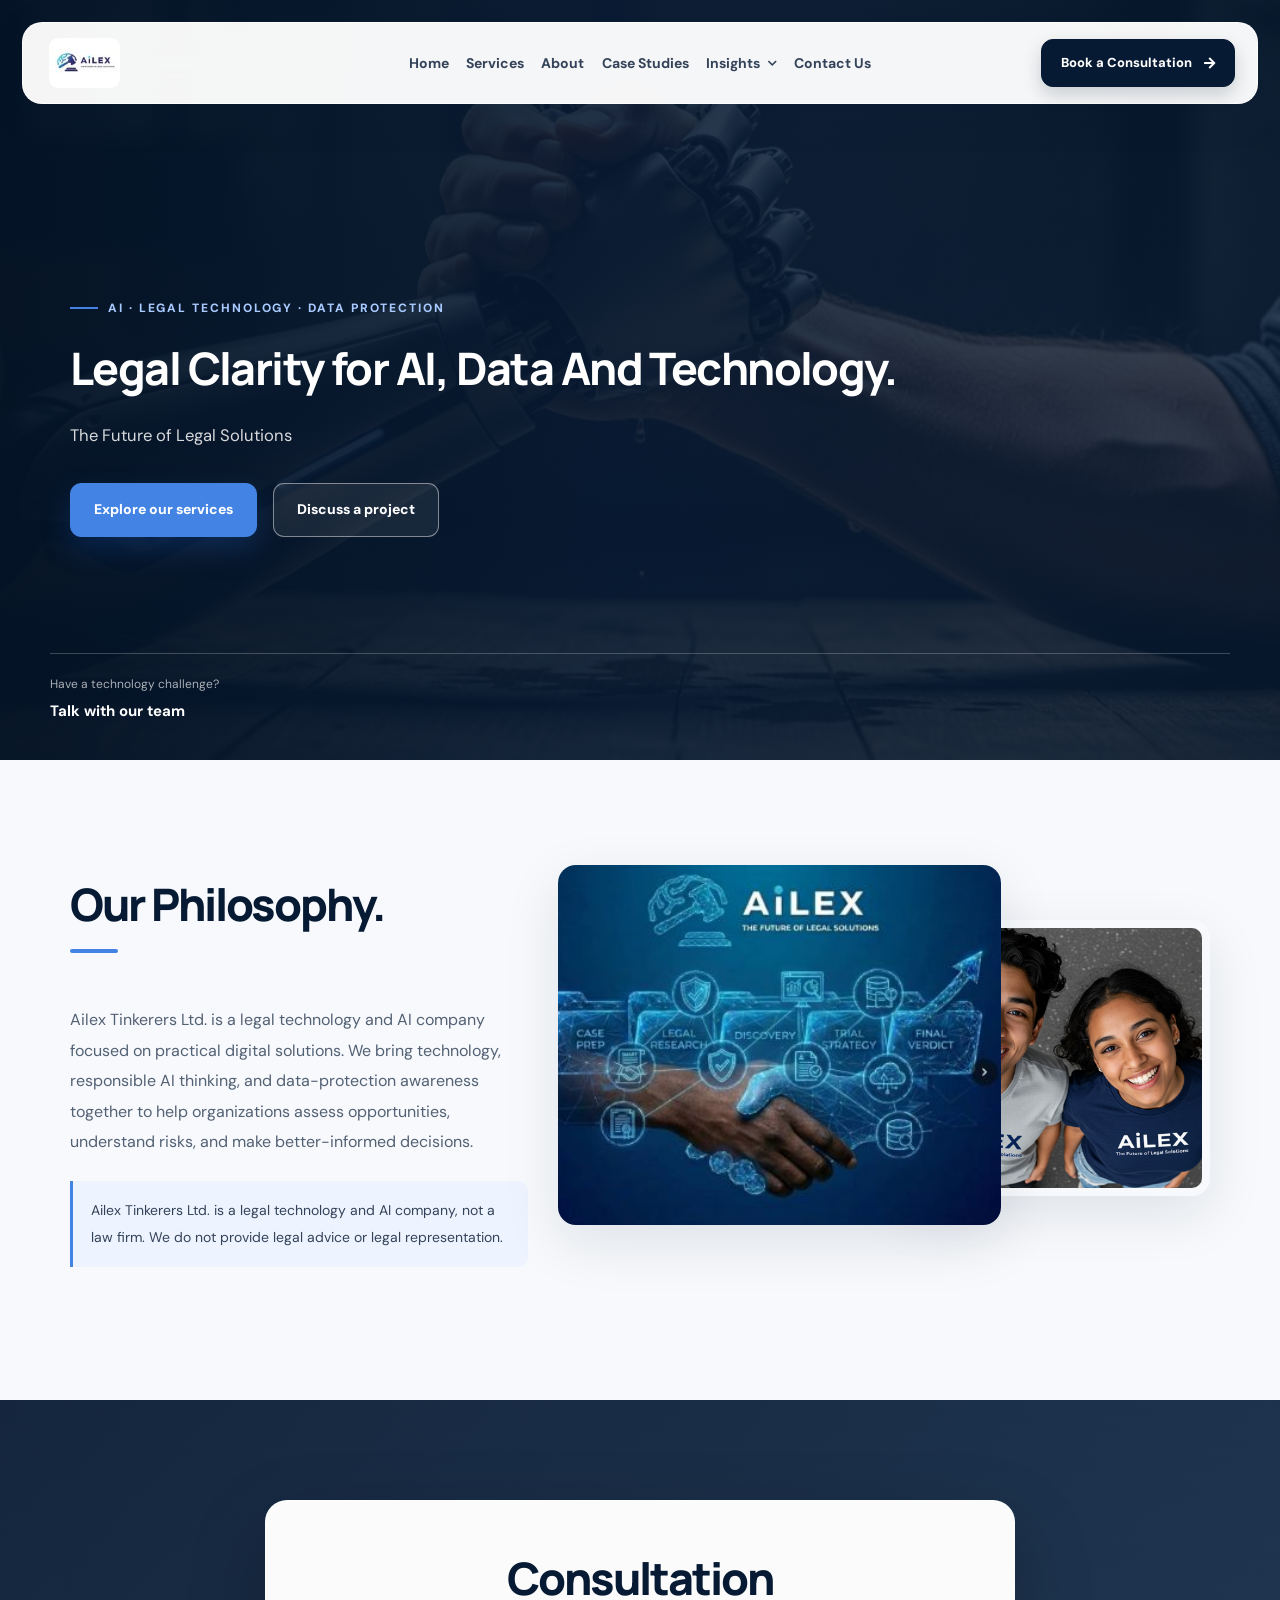
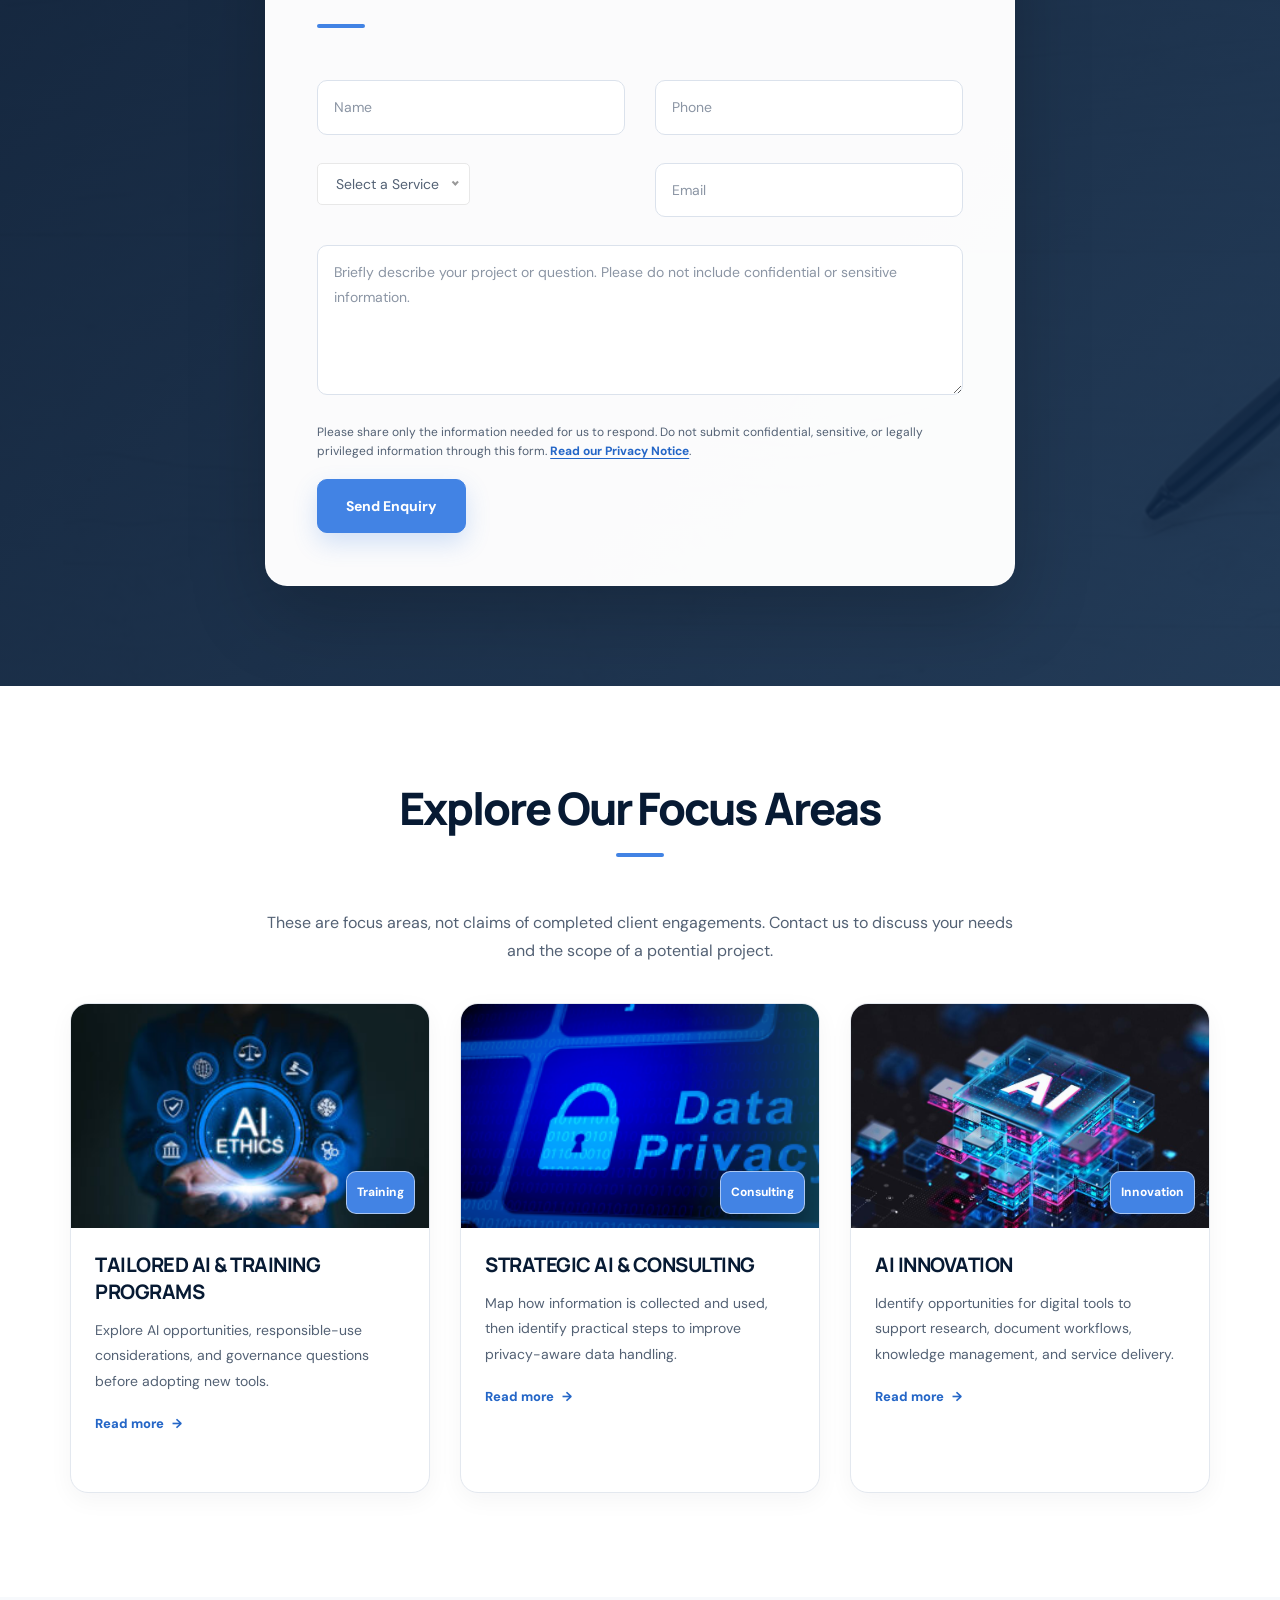
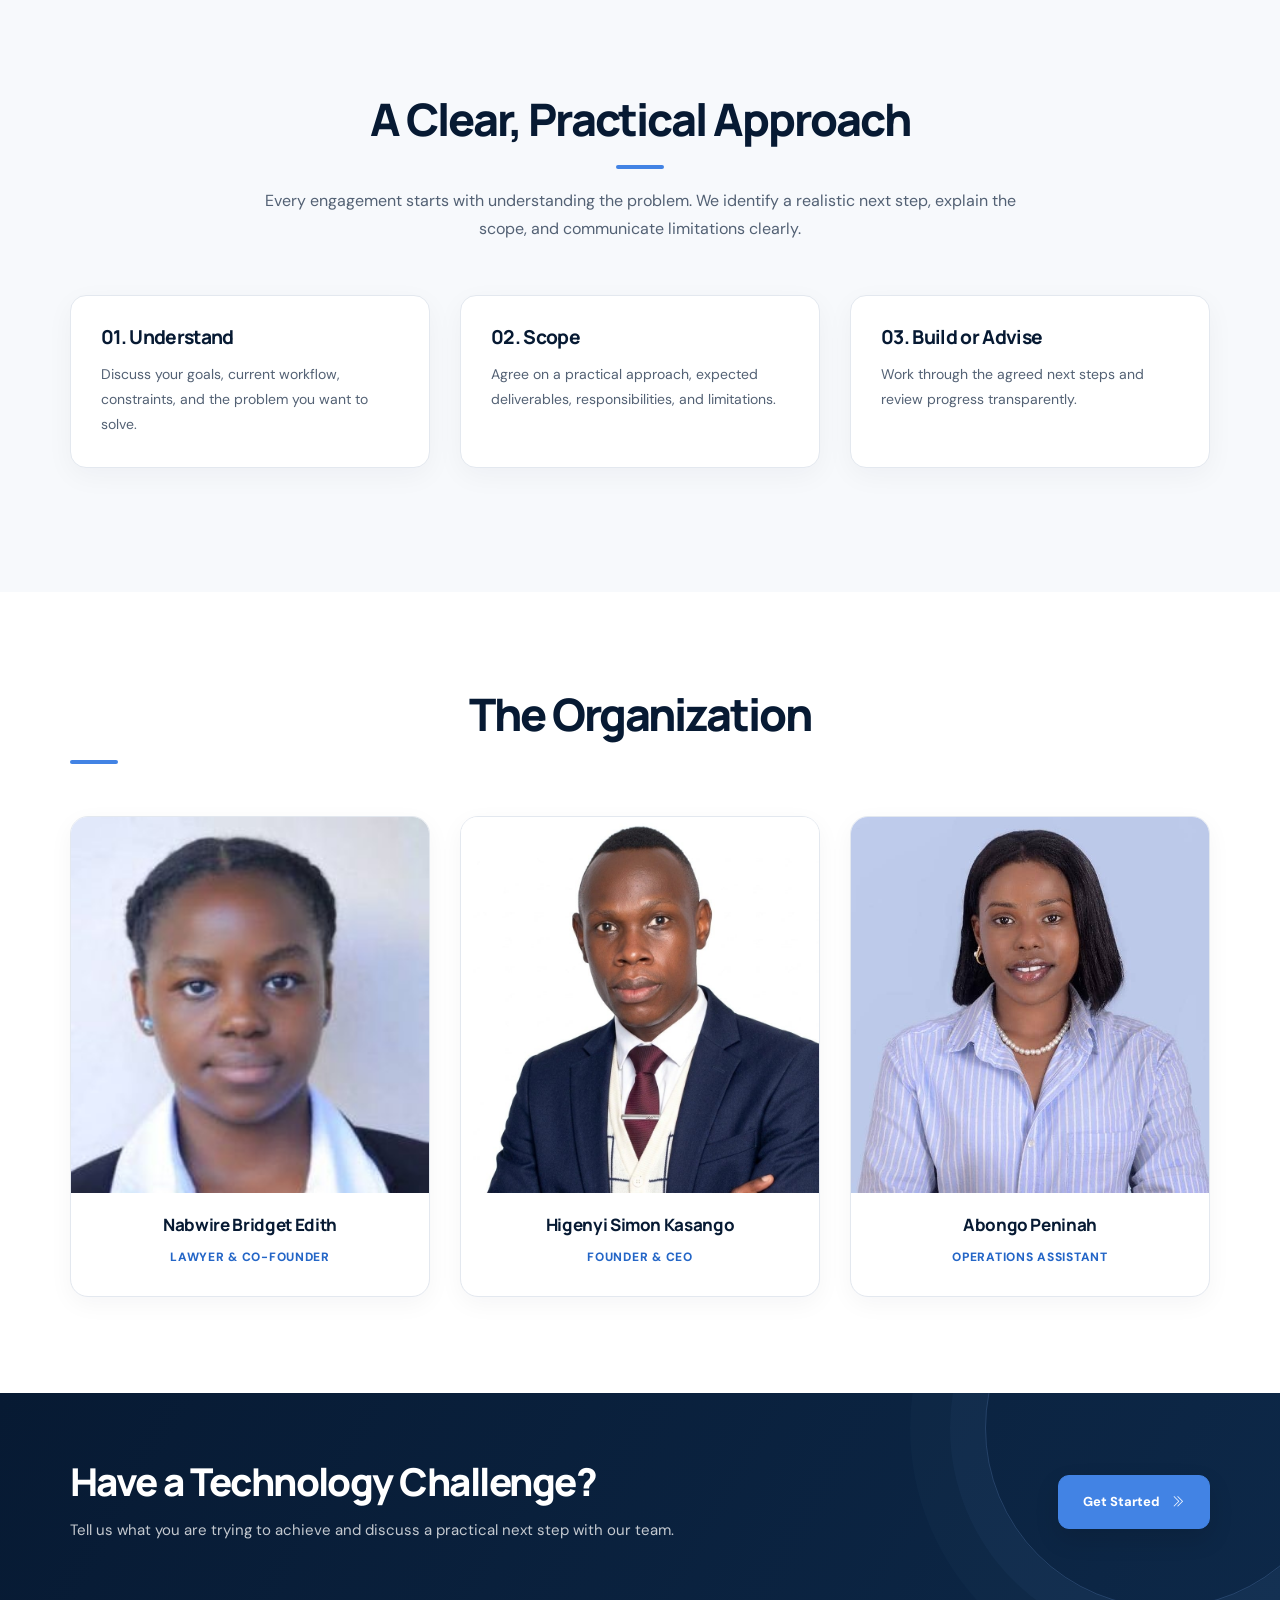
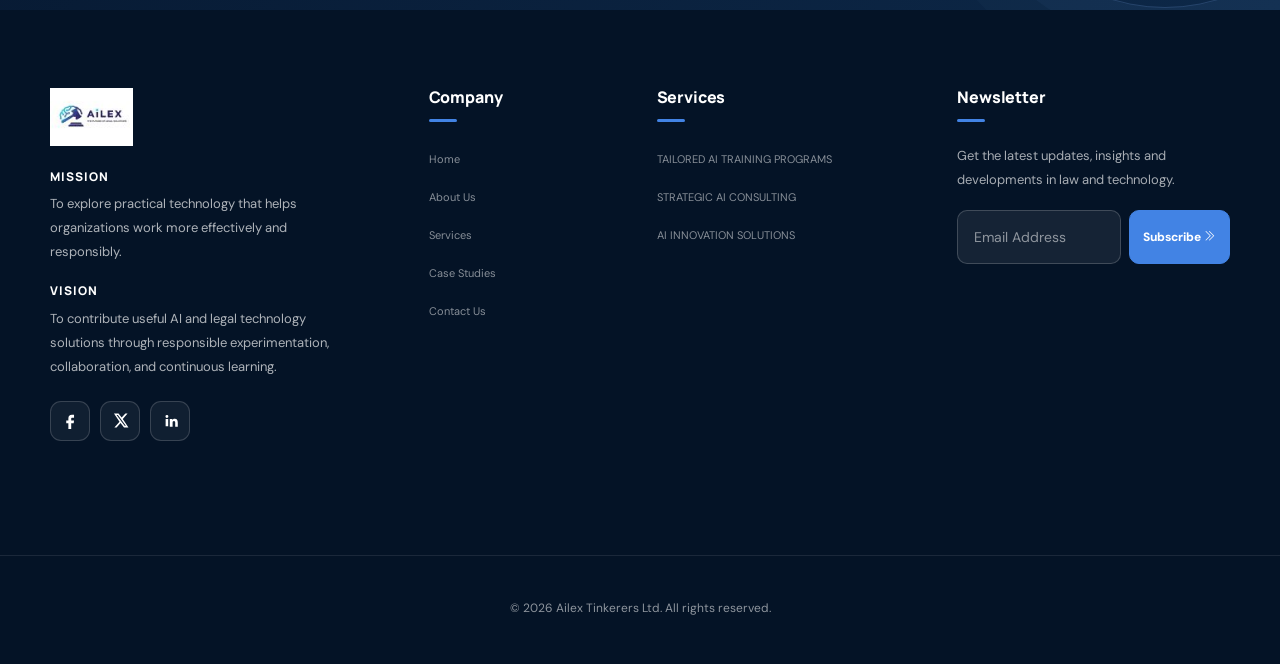
==== commit c25f8a3a: "Update website HTML pages" ====
--- a/index.html
+++ b/index.html
@@ -5,7 +5,7 @@
     <meta charset="utf-8">
     <meta http-equiv="x-ua-compatible" content="ie=edge">
 
-    <title>Ailex Tinkerers Ltd.</title>
+    <title>AiLex</title>
 
     <meta name="description"
         content="Ailex Tinkerers Ltd. explores practical AI, data protection, and legal technology solutions for organizations building a responsible digital future.">
@@ -248,7 +248,7 @@
                                         Legal Clarity for AI, Data And Technology.
                                     </h2>
                                     <p data-animation="fadeInUp" data-delay=".7s" style="color:#f2f5fa; max-width:680px; font-size:18px; line-height:1.7; margin-top:22px;">
-                                        We help organizations explore, Tailored AI Training Programs , Strategic AI & Consultation and AI Innovation.
+                                        The Future of Legal Solutions
                                     </p>
                                     <div data-animation="fadeInUp" data-delay=".9s" style="margin-top:28px;">
                                         <a href="services.html" class="btn" style="margin-right:12px;">Explore our services</a>
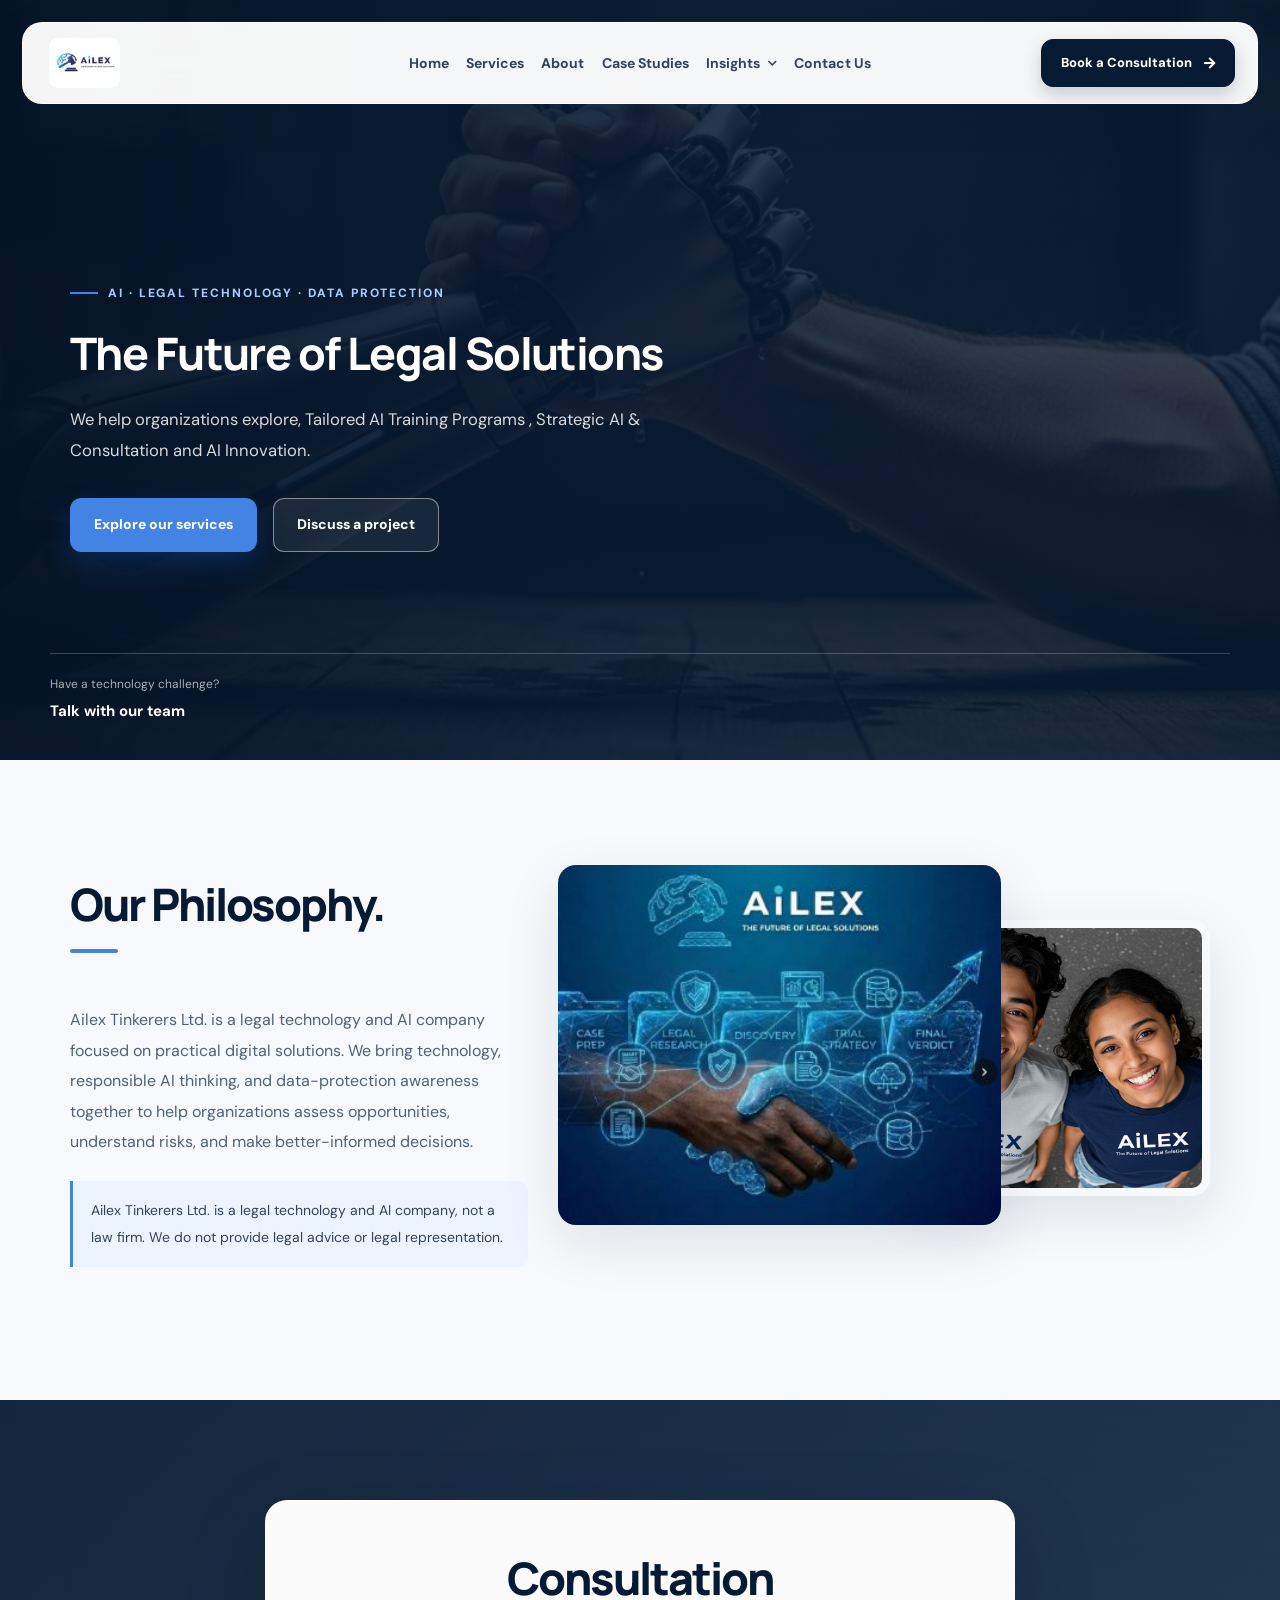
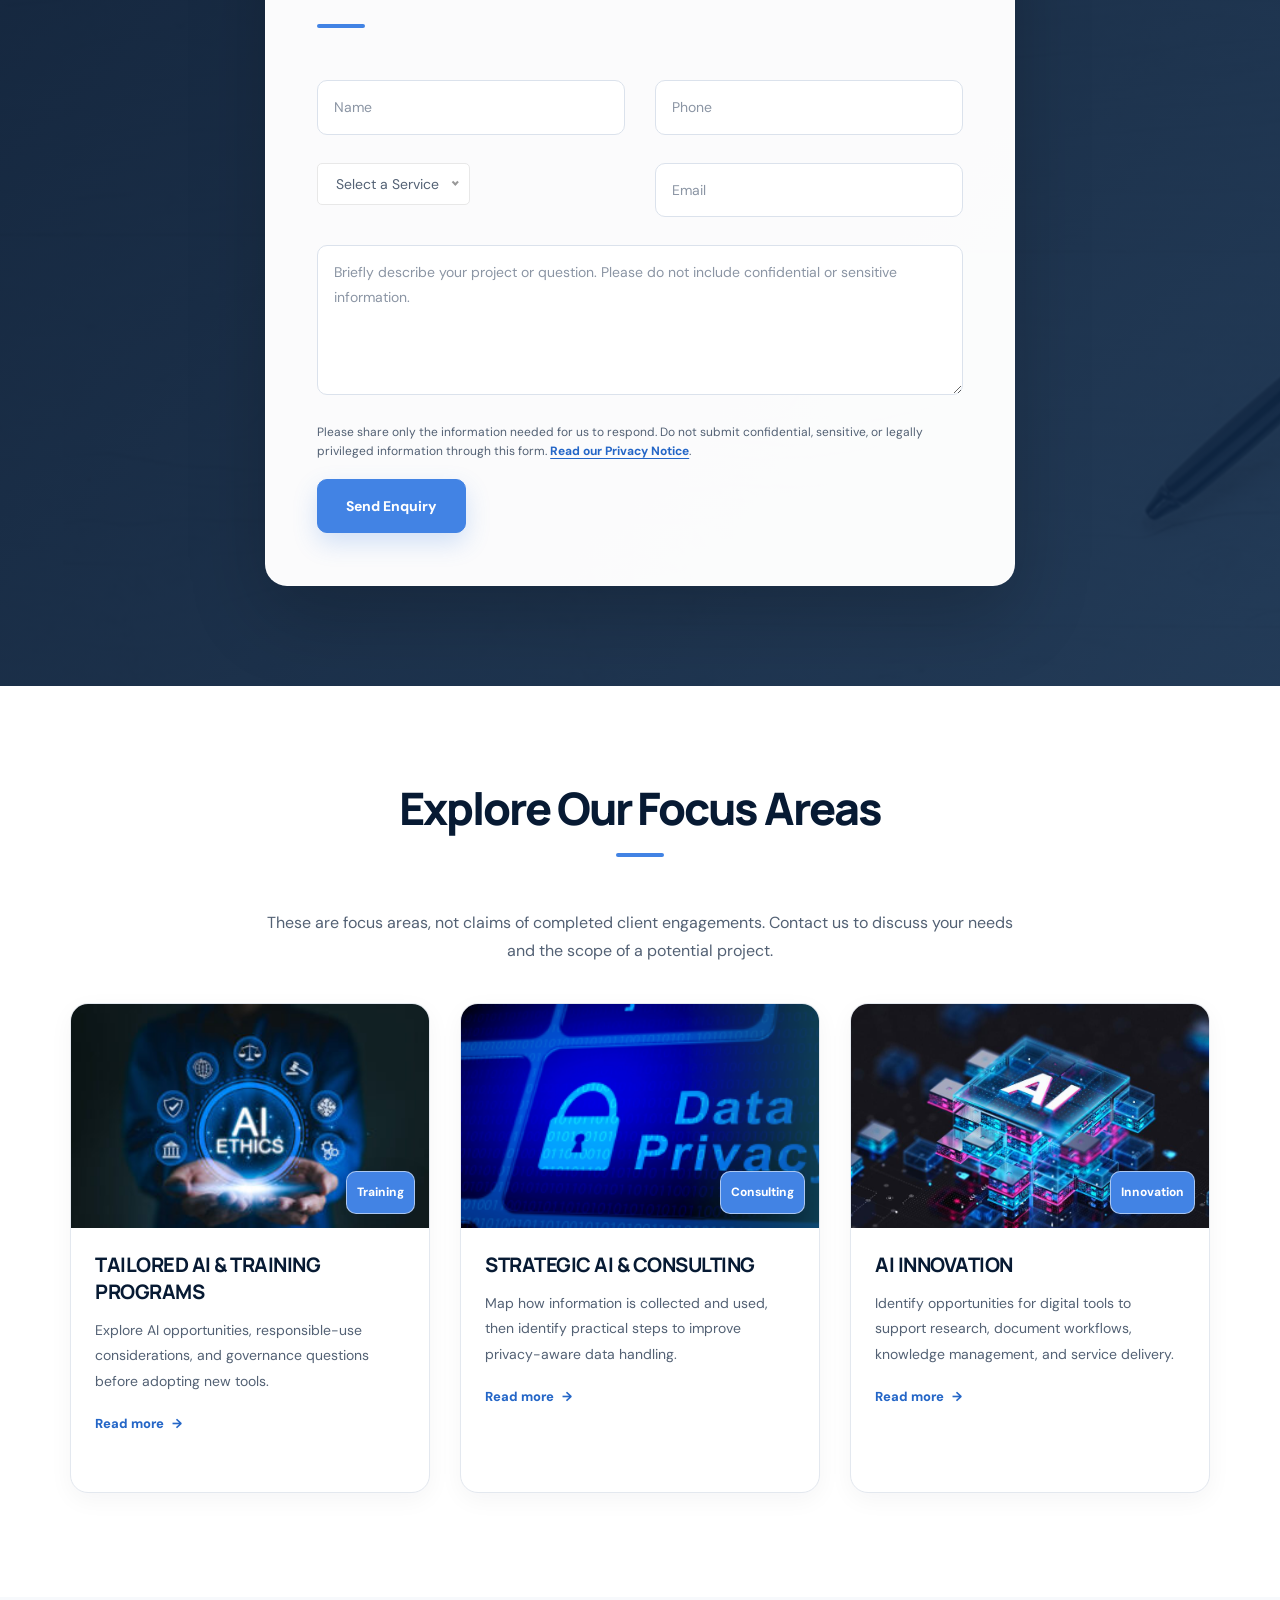
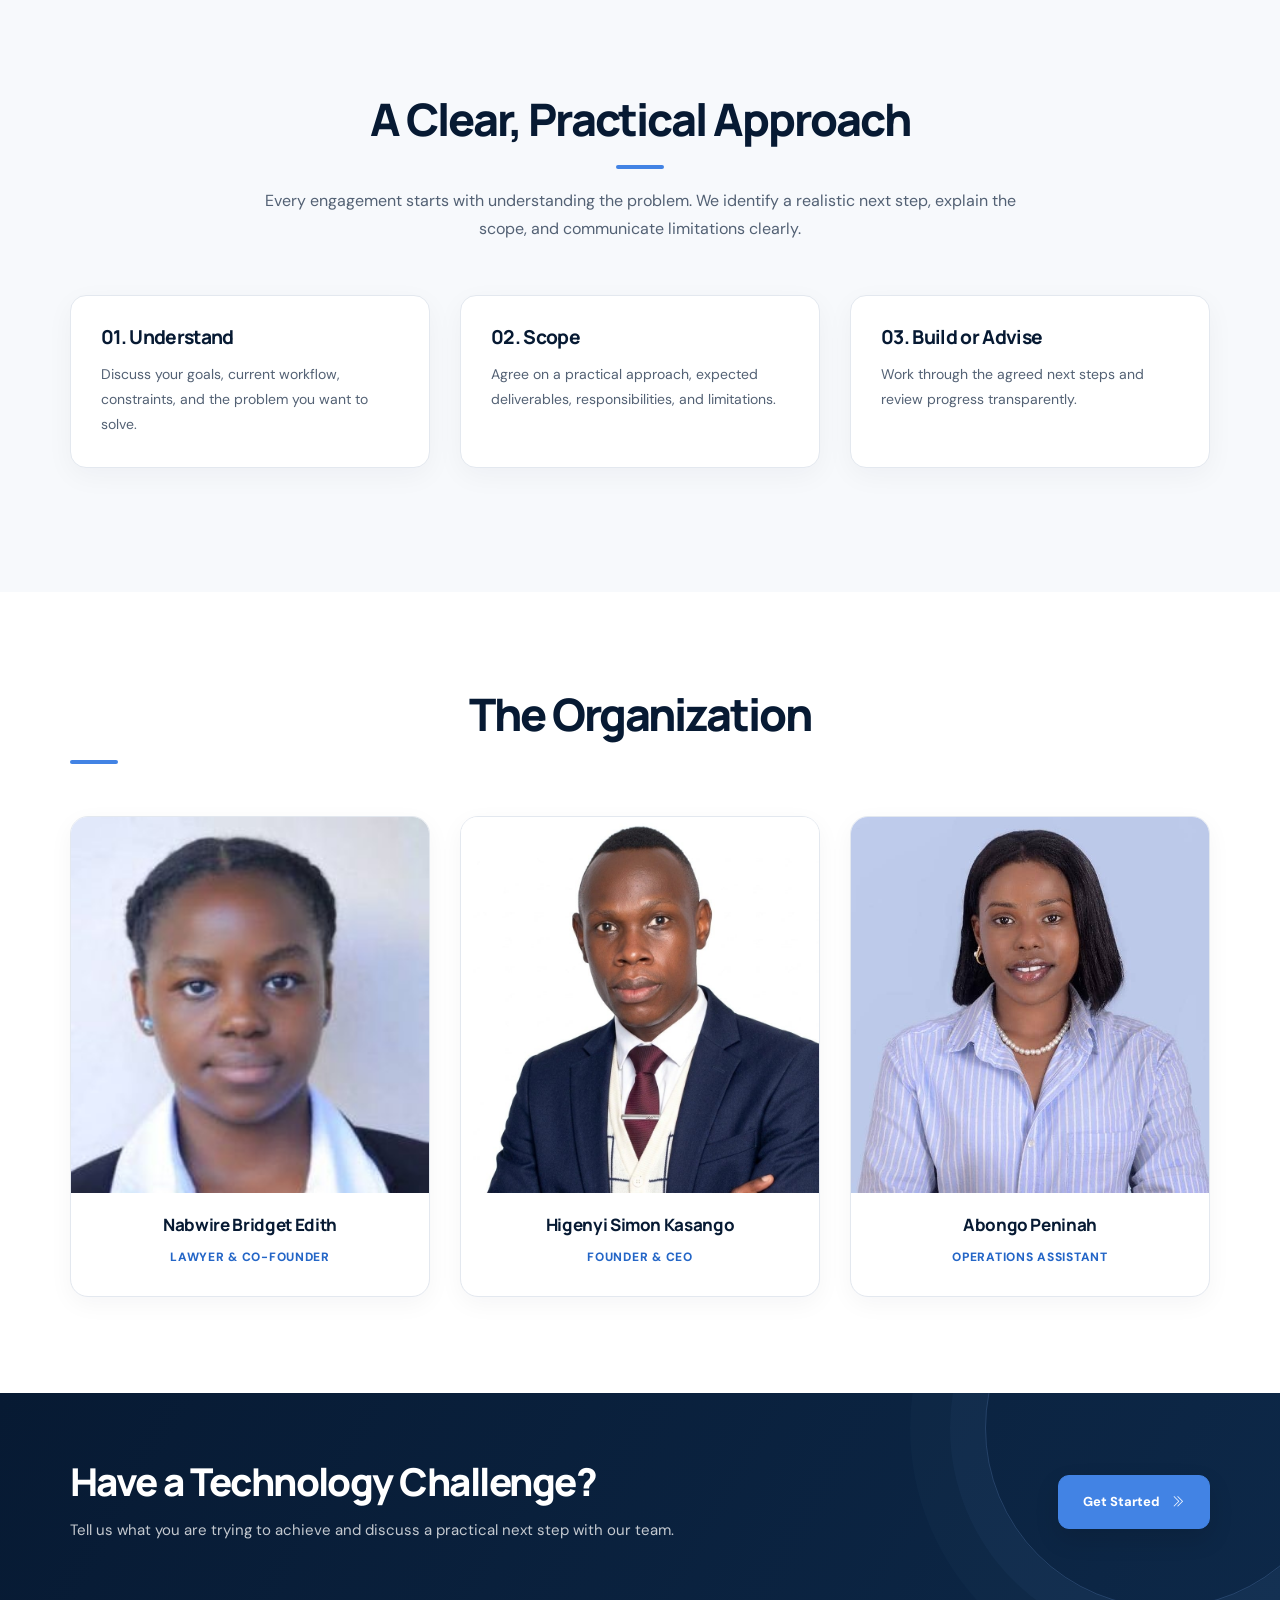
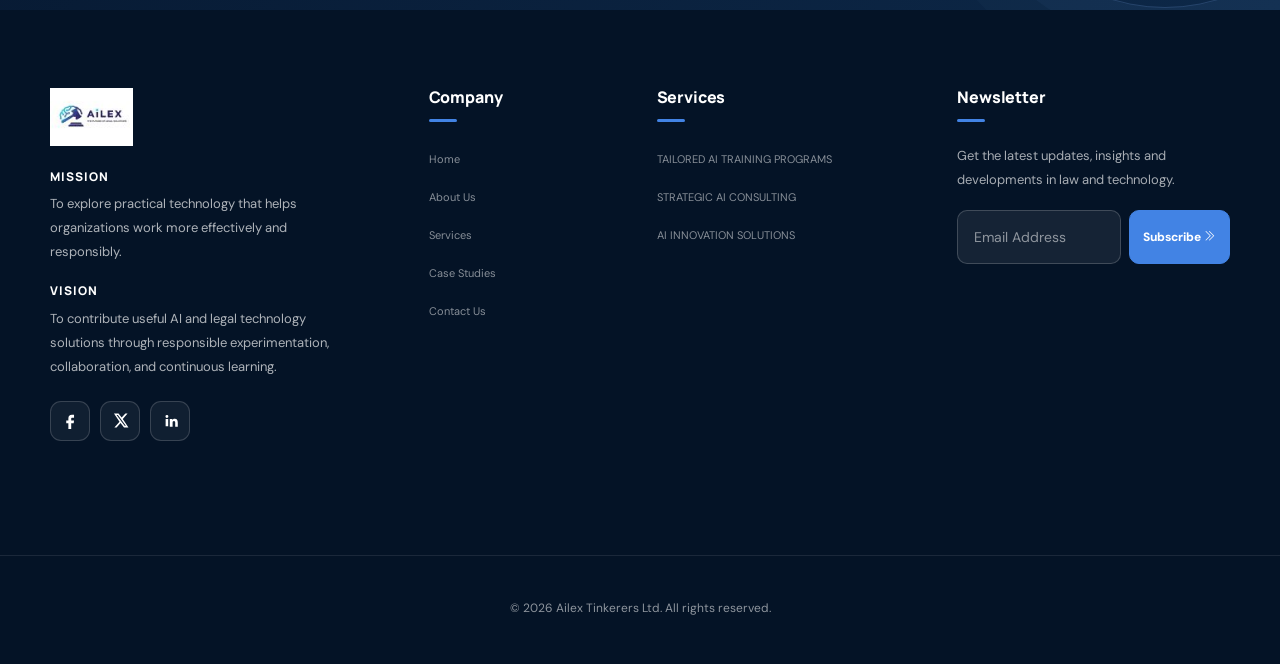
==== commit 8a6d4f73: "Update website HTML pages" ====
--- a/index.html
+++ b/index.html
@@ -245,10 +245,10 @@
                                         AI · Legal Technology · Data Protection
                                     </p>
                                     <h2 data-animation="fadeInUp" data-delay=".4s" style="color:white;">
-                                        Legal Clarity for AI, Data And Technology.
+                                        The Future of Legal Solutions
                                     </h2>
                                     <p data-animation="fadeInUp" data-delay=".7s" style="color:#f2f5fa; max-width:680px; font-size:18px; line-height:1.7; margin-top:22px;">
-                                        The Future of Legal Solutions
+                                        We help organizations explore, Tailored AI Training Programs , Strategic AI & Consultation and AI Innovation.
                                     </p>
                                     <div data-animation="fadeInUp" data-delay=".9s" style="margin-top:28px;">
                                         <a href="services.html" class="btn" style="margin-right:12px;">Explore our services</a>
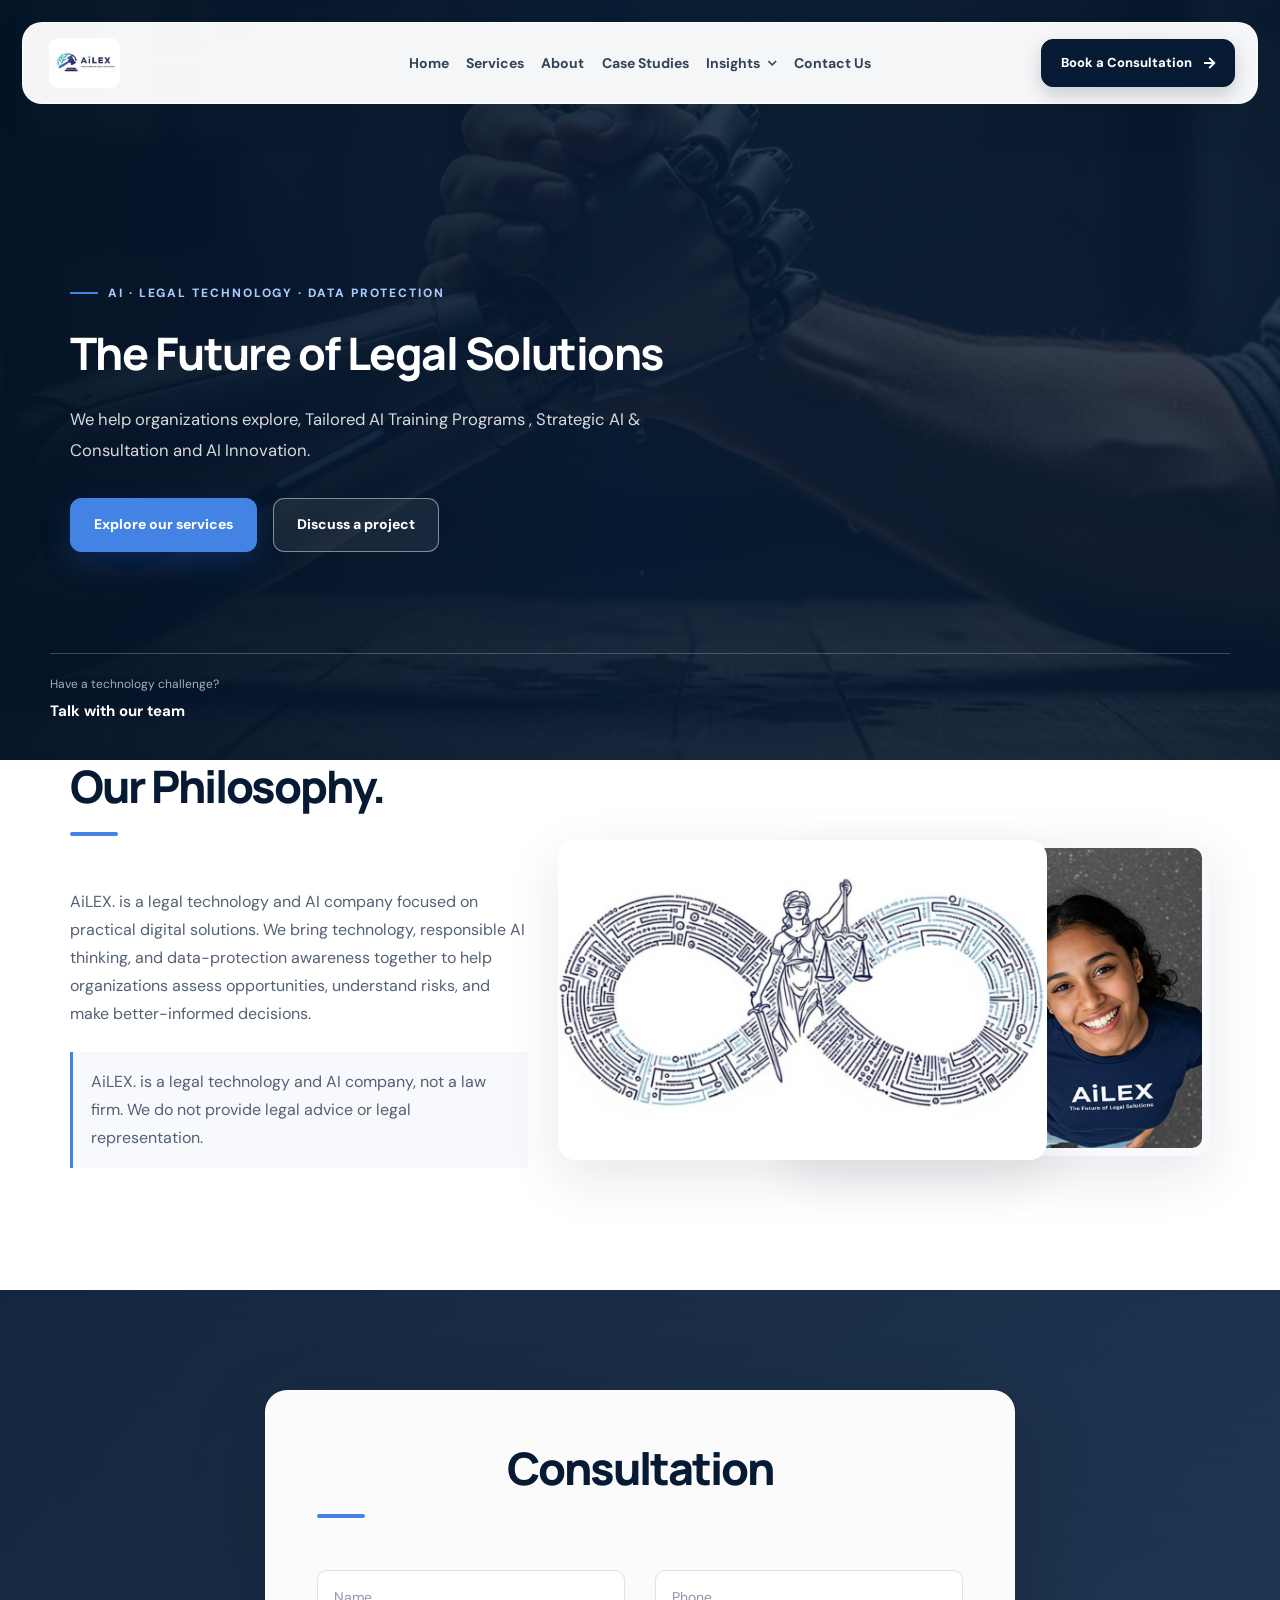
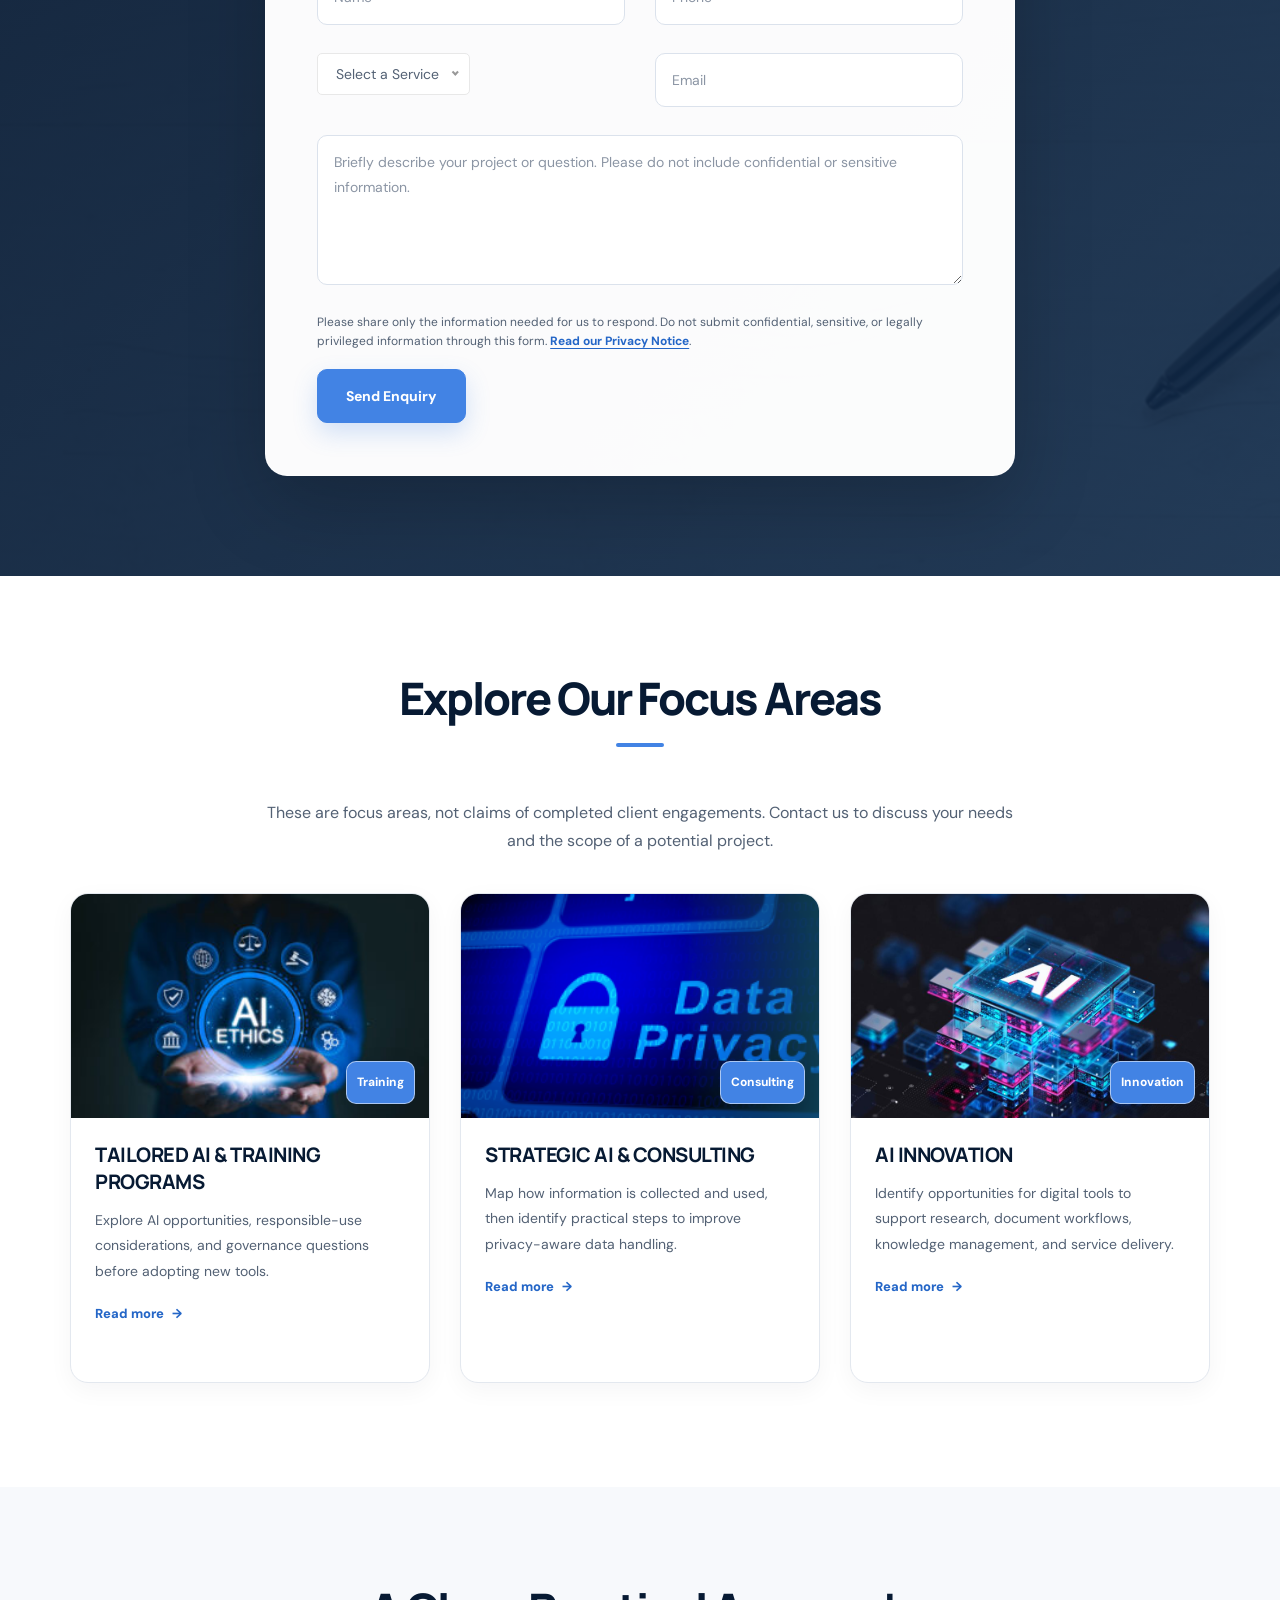
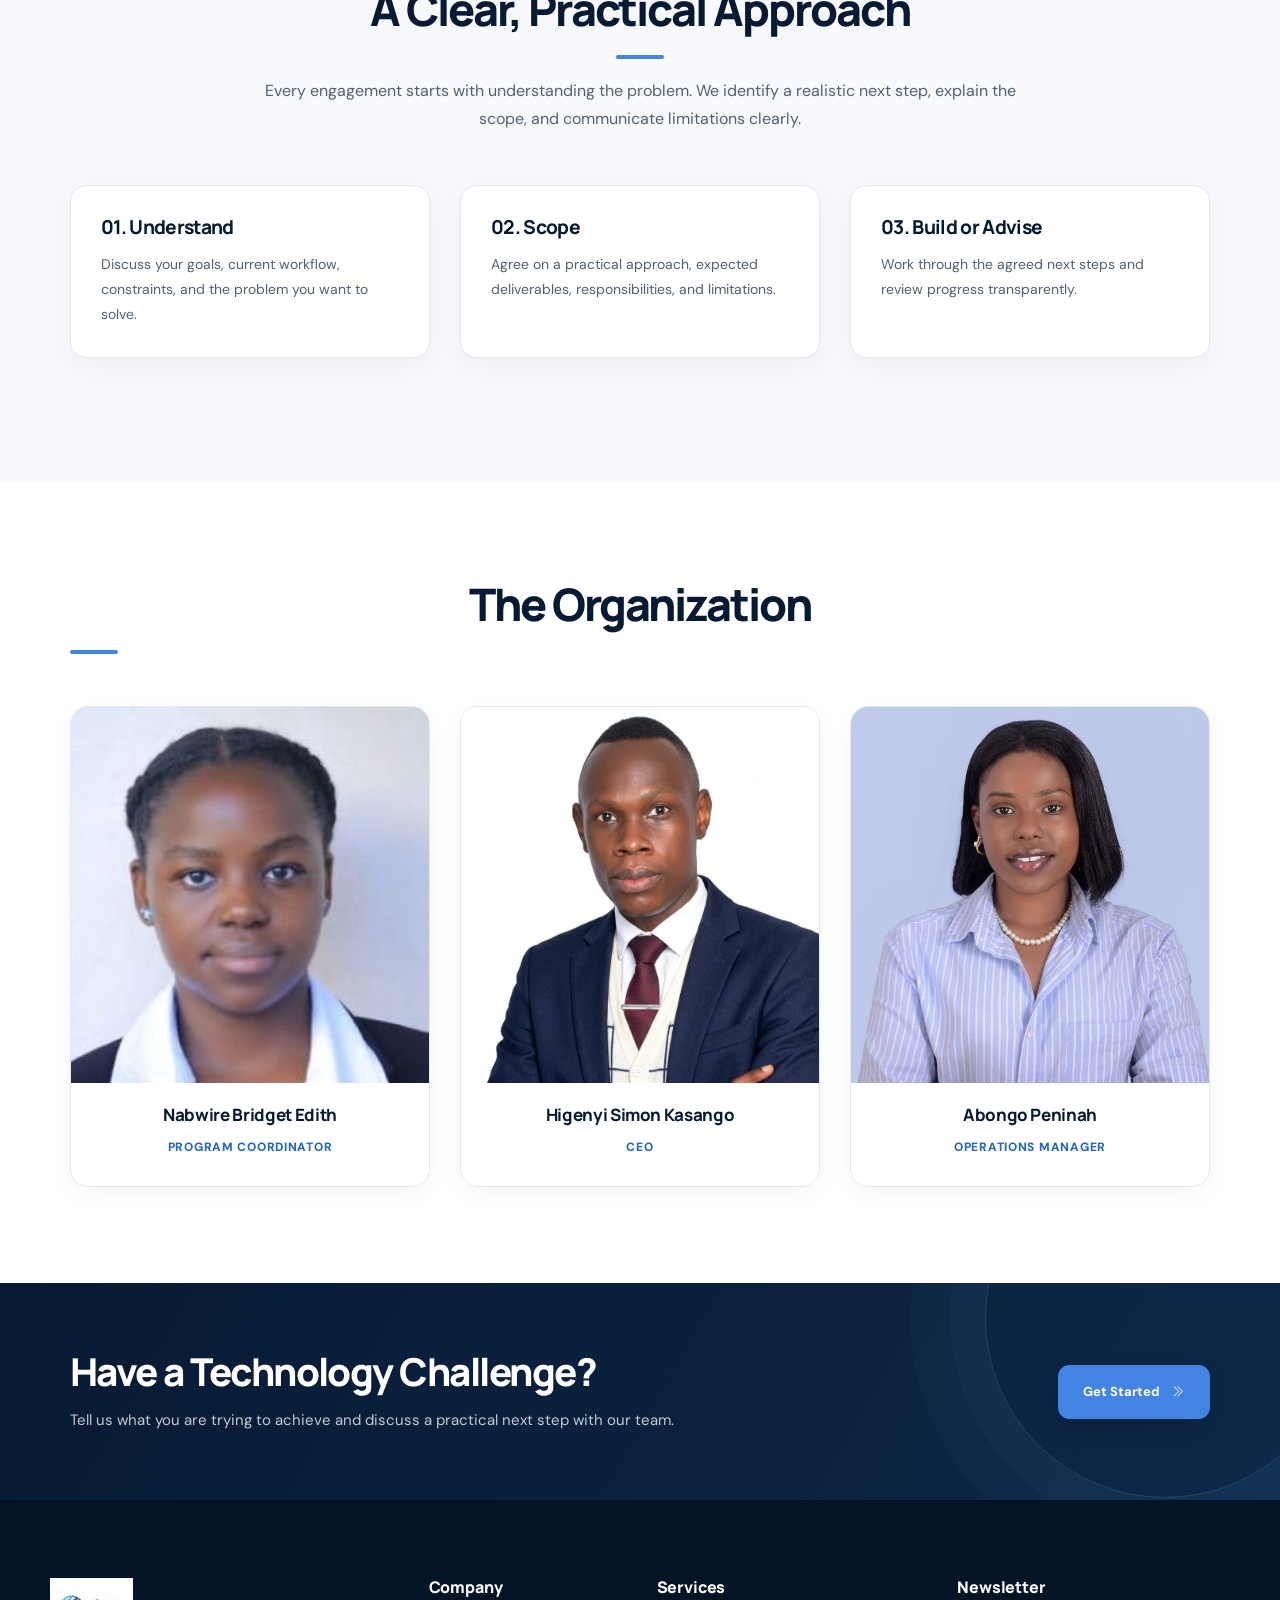
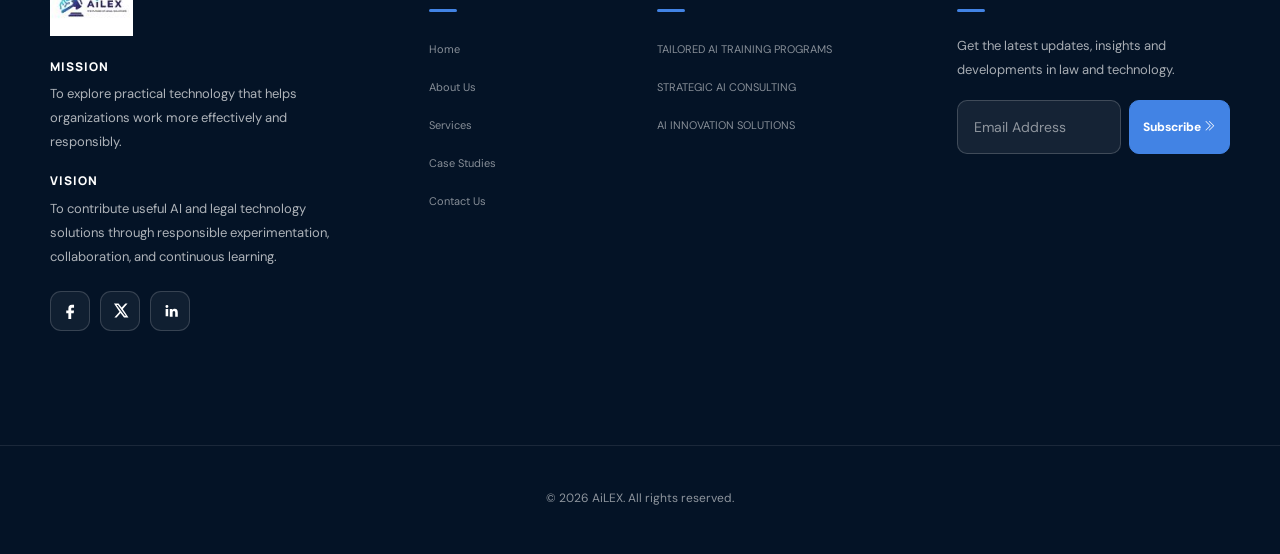
==== commit 5d1f6e99: "Update AiLex website" ====
--- a/index.html
+++ b/index.html
@@ -5,7 +5,7 @@
     <meta charset="utf-8">
     <meta http-equiv="x-ua-compatible" content="ie=edge">
 
-    <title>AiLex</title>
+    <title>AiLex | Legal solutions</title>
 
     <meta name="description"
         content="Ailex Tinkerers Ltd. explores practical AI, data protection, and legal technology solutions for organizations building a responsible digital future.">
@@ -332,12 +332,12 @@
                         <div class="about-caption mb-100">
 
                             <p>
-                                Ailex Tinkerers Ltd. is a legal technology and AI company focused on practical digital solutions. We bring technology, responsible AI thinking, and data-protection awareness together to help organizations assess opportunities, understand risks, and make better-informed decisions.
+                                AiLEX. is a legal technology and AI company focused on practical digital solutions. We bring technology, responsible AI thinking, and data-protection awareness together to help organizations assess opportunities, understand risks, and make better-informed decisions.
                             </p>
 
 
                             <p class="company-disclaimer" style="margin-top:24px; padding:16px 18px; border-left:3px solid #4283e4; background:#f7f9fc; color:#536174;">
-                                Ailex Tinkerers Ltd. is a legal technology and AI company, not a law firm. We do not provide legal advice or legal representation.
+                                AiLEX. is a legal technology and AI company, not a law firm. We do not provide legal advice or legal representation.
                             </p>
 
                         </div>
@@ -354,7 +354,7 @@
                             <div class="about-font-img f-left">
 
                                 <img
-                                    src="assets/img/about/black.jpg"
+                                    src= "assets/img/about/black.jpeg"
                                     alt="Ailex Tinkerers">
 
                             </div>
@@ -797,7 +797,7 @@
                                 </h4>
 
                                 <span>
-                                    Lawyer & Co-Founder
+                                    Program Coordinator
                                 </span>
 
                             </div>
@@ -829,7 +829,7 @@
                                 </h4>
 
                                 <span>
-                                    Founder & CEO
+                                    CEO
                                 </span>
 
                             </div>
@@ -862,7 +862,7 @@
                                 </h4>
 
                                 <span>
-                                    Operations Assistant
+                                    Operations Manager
                                 </span>
 
                             </div>
@@ -1009,7 +1009,7 @@
 
 
                             <a
-                                href="#"
+                                href="https://x.com/AiLex145495"
                                 aria-label="Twitter"
                                 class="social-twitter">
 
@@ -1195,7 +1195,7 @@
                         <script>
                             document.write(new Date().getFullYear());
                         </script>
-                        Ailex Tinkerers Ltd.
+                        AiLEX.
                         All rights reserved.
                     </p>
 
--- a/assets/css/style.css
+++ b/assets/css/style.css
@@ -13,8 +13,53 @@
 .section-tittle{margin-bottom:46px}.section-tittle h2{margin-bottom:0;color:var(--ax-navy);font-size:clamp(2rem,3.5vw,2.8rem);font-weight:800;line-height:1.18;letter-spacing:-.045em}.section-tittle h2::after{display:block;width:48px;height:4px;margin:19px auto 0;border-radius:10px;background:var(--ax-blue);content:""}.section-tittle-l h2::after,.section-tittle-f h2::after{margin-left:0}
 /* Service cards */
 .legal-practice-area{padding:96px 0 104px;background:#fff}.single-practice{position:relative;height:100%;overflow:hidden;border:1px solid var(--ax-line);border-radius:var(--ax-radius);background:#fff;box-shadow:0 7px 24px rgba(7,26,51,.045);transition:transform var(--ax-ease),box-shadow var(--ax-ease),border-color var(--ax-ease)}.single-practice:hover{transform:translateY(-7px);border-color:rgba(66,131,228,.48);box-shadow:var(--ax-shadow-hover)}.practice-img{position:relative;overflow:hidden;aspect-ratio:16/10;background:#e9eef6}.practice-img>img{display:block;width:100%;height:100%;object-fit:cover;transition:transform 500ms ease}.single-practice:hover .practice-img>img{transform:scale(1.045)}.practice-icon{position:absolute;right:18px;bottom:18px;display:inline-flex;align-items:center;justify-content:center;min-width:48px;min-height:48px;padding:10px;border:1px solid rgba(255,255,255,.55);border-radius:14px;background:var(--ax-blue);color:#fff;box-shadow:0 8px 22px rgba(7,26,51,.18)}.practice-icon i{color:#fff;font-size:20px}.practice-icon span{color:#fff;font-size:12px;font-weight:800}.practice-caption,.practice-caption2{padding:25px 25px 28px}.practice-caption h4,.practice-caption2 h4{margin:0 0 12px;font-size:20px;line-height:1.35;letter-spacing:-.025em}.practice-caption h4 a{color:var(--ax-navy)}.practice-caption h4 a:hover{color:var(--ax-blue-dark)}.practice-caption p,.practice-caption2 p{margin:0;color:var(--ax-text);font-size:14px;line-height:1.8}.practice-caption2 .read-more1{display:inline-flex;align-items:center;gap:8px;margin-top:19px;color:var(--ax-blue-dark);font-size:13px;font-weight:800}.practice-caption2 .read-more1::after{content:"→";transition:transform var(--ax-ease)}.practice-caption2 .read-more1:hover::after{transform:translateX(4px)}
+
+
 /* Philosophy / about */
-.about-low-area{position:relative;overflow:hidden;padding:105px 0;background:var(--ax-bg)}.about-low-area .row{align-items:center}.about-caption{max-width:500px}.about-caption p{color:var(--ax-text);font-size:16px;line-height:1.9}.about-caption .company-disclaimer{border-left:3px solid var(--ax-blue)!important;border-radius:0 10px 10px 0;background:#edf4ff!important;color:#34435a!important;font-size:14px}.about-img{position:relative;min-height:430px}.about-font-img{position:relative;z-index:2;width:68%;overflow:hidden;border-radius:18px;box-shadow:var(--ax-shadow)}.about-font-img img{display:block;width:100%;min-height:360px;object-fit:cover}.about-back-img{position:absolute;top:55px;right:0;width:48%;overflow:hidden;border:8px solid var(--ax-bg);border-radius:18px;box-shadow:var(--ax-shadow)}.about-back-img img{display:block;width:100%;min-height:260px;object-fit:cover}.about-bg{background-color:var(--ax-bg)}
+.about-img {
+  position: relative;
+  display: block; /* Changed from inline-block so percentage widths calculate properly */
+  width: 100%;
+  min-height: 450px; /* Ensures the container doesn't collapse around the absolute image */
+}
+
+/* Front / Lower-left image */
+.about-font-img {
+  position: relative;
+  z-index: 2;
+  width: 75%; /* Reduced from 88% so it doesn't block the right image */
+  margin-top: 80px; /* Pushes it down so the top-right image peeks out cleanly */
+  overflow: hidden;
+  border-radius: 18px;
+  box-shadow: var(--ax-shadow);
+}
+
+.about-font-img img {
+  display: block;
+  width: 100%;
+  min-height: 320px;
+  object-fit: cover;
+}
+
+/* Back / Upper-right image */
+.about-back-img {
+  position: absolute; /* Changed from fixed so it stays anchored to .about-img */
+  z-index: 1;
+  top: 0;
+  right: 0;
+  width: 65%; /* Increased from 48% for better balance */
+  overflow: hidden;
+  border: 8px solid var(--ax-bg);
+  border-radius: 18px;
+  box-shadow: var(--ax-shadow);
+}
+
+.about-back-img img {
+  display: block;
+  width: 100%;
+  min-height: 300px;
+  object-fit: cover;
+}
 /* Consultation form */
 .contact-form{position:relative;isolation:isolate;overflow:hidden;padding:100px 0;background-color:var(--ax-navy);background-size:cover;background-position:center}.contact-form::before{position:absolute;z-index:-1;inset:0;background:linear-gradient(135deg,rgba(7,26,51,.94),rgba(13,40,72,.9));content:""}.form-wrapper{padding:clamp(25px,4vw,52px);border:1px solid rgba(255,255,255,.65);border-radius:22px;background:rgba(255,255,255,.985);box-shadow:0 28px 80px rgba(0,0,0,.2)}.section-tittle-f h2{color:var(--ax-navy)}.form-box{position:relative;margin-bottom:18px}.form-box input,.form-box textarea,.select-itms select,.footer-subscribe input{display:block;width:100%;min-height:54px;padding:14px 16px;border:1px solid #dbe2ec;border-radius:10px;outline:0;background:#fff;color:var(--ax-ink);font-size:14px;box-shadow:none;transition:border-color var(--ax-ease),box-shadow var(--ax-ease)}.form-box textarea{min-height:150px;resize:vertical}.form-box input::placeholder,.form-box textarea::placeholder,.footer-subscribe input::placeholder{color:#8b95a4}.form-box input:focus,.form-box textarea:focus,.select-itms select:focus,.footer-subscribe input:focus{border-color:var(--ax-blue);box-shadow:0 0 0 4px rgba(66,131,228,.12)}.select-itms{width:100%}.select-itms select{appearance:auto;cursor:pointer}.form-privacy-note{color:var(--ax-text)!important;font-size:12px!important}.form-privacy-note a{color:var(--ax-blue-dark);font-weight:700;text-decoration:underline;text-underline-offset:3px}.submit-info{margin-top:8px}.submit-btn2,.submit-info button{display:inline-flex;align-items:center;justify-content:center;min-height:54px;padding:0 28px;border:1px solid var(--ax-blue);border-radius:10px;background:var(--ax-blue);color:#fff;font-size:14px;font-weight:800;cursor:pointer;box-shadow:0 10px 24px rgba(66,131,228,.22);transition:transform var(--ax-ease),background var(--ax-ease),box-shadow var(--ax-ease)}.submit-btn2:hover,.submit-info button:hover{transform:translateY(-2px);border-color:var(--ax-blue-dark);background:var(--ax-blue-dark);box-shadow:0 14px 28px rgba(66,131,228,.3)}
 /* Focus-area section */
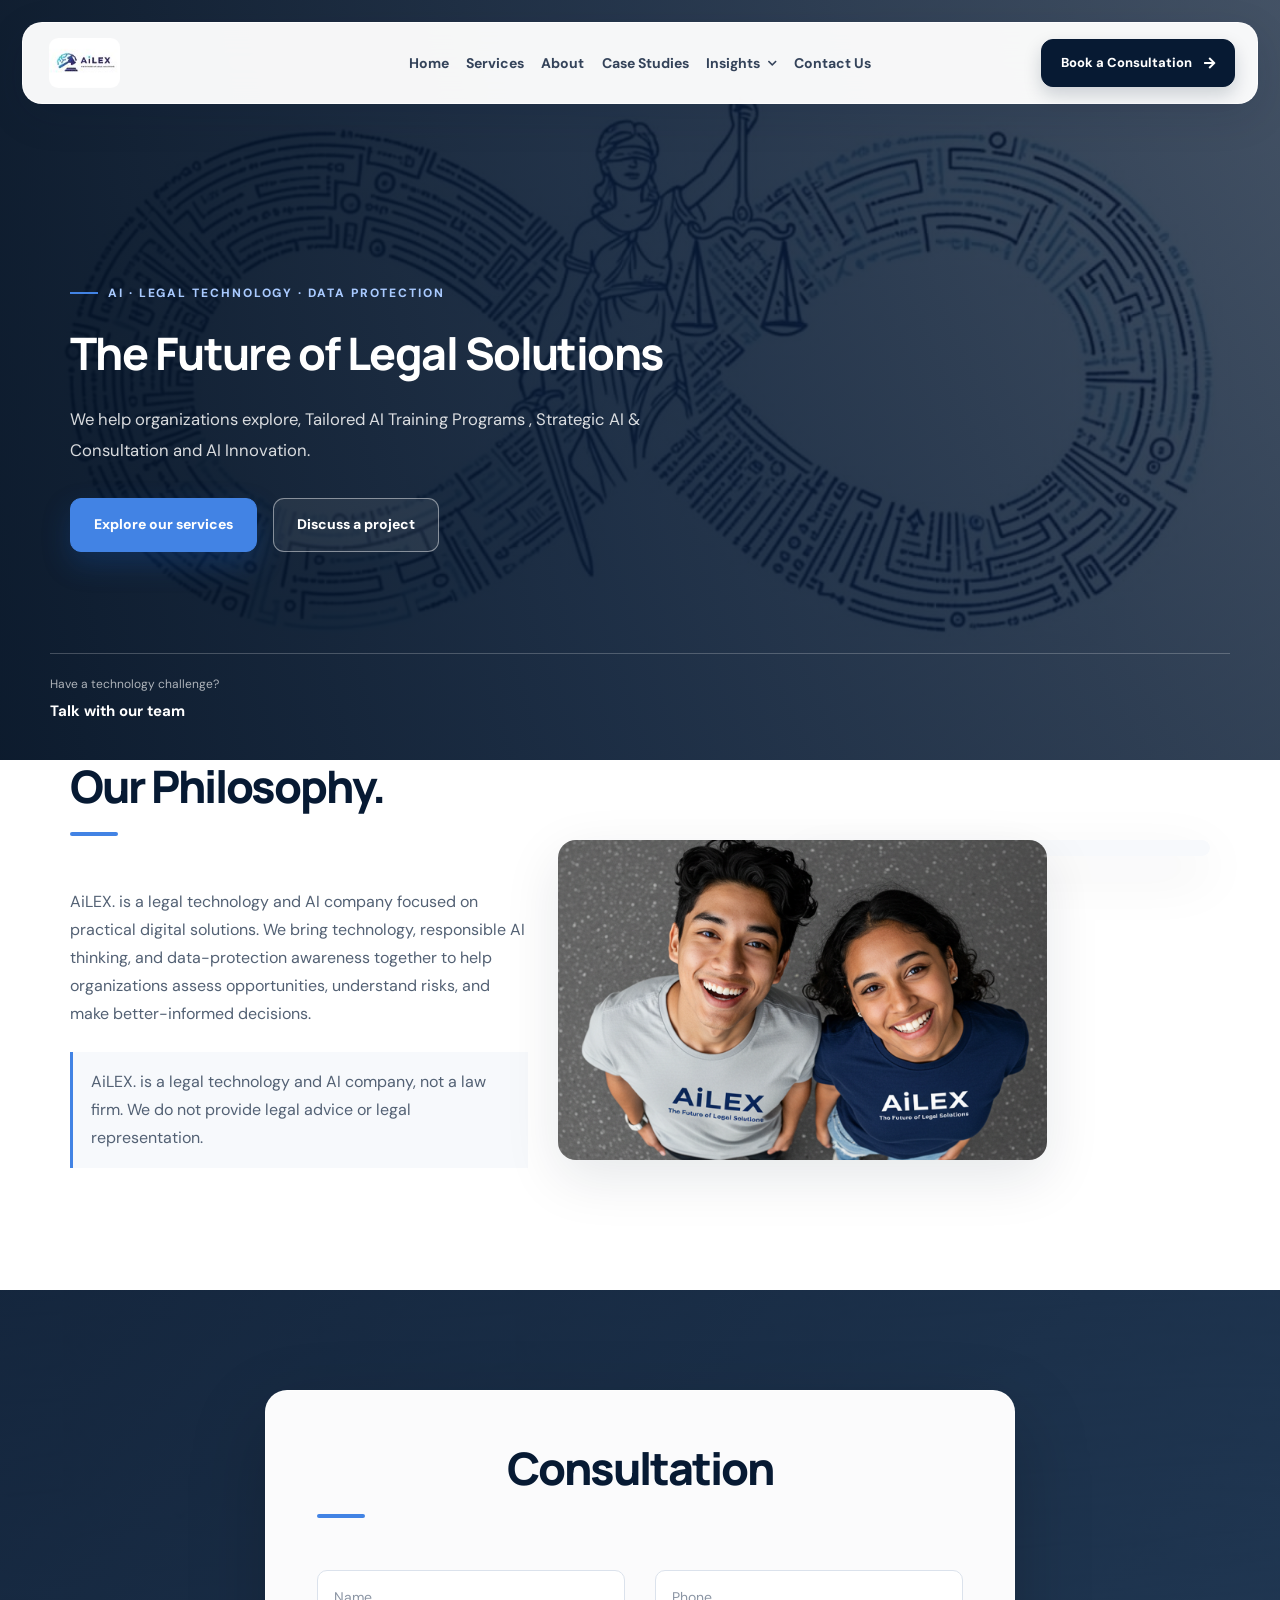
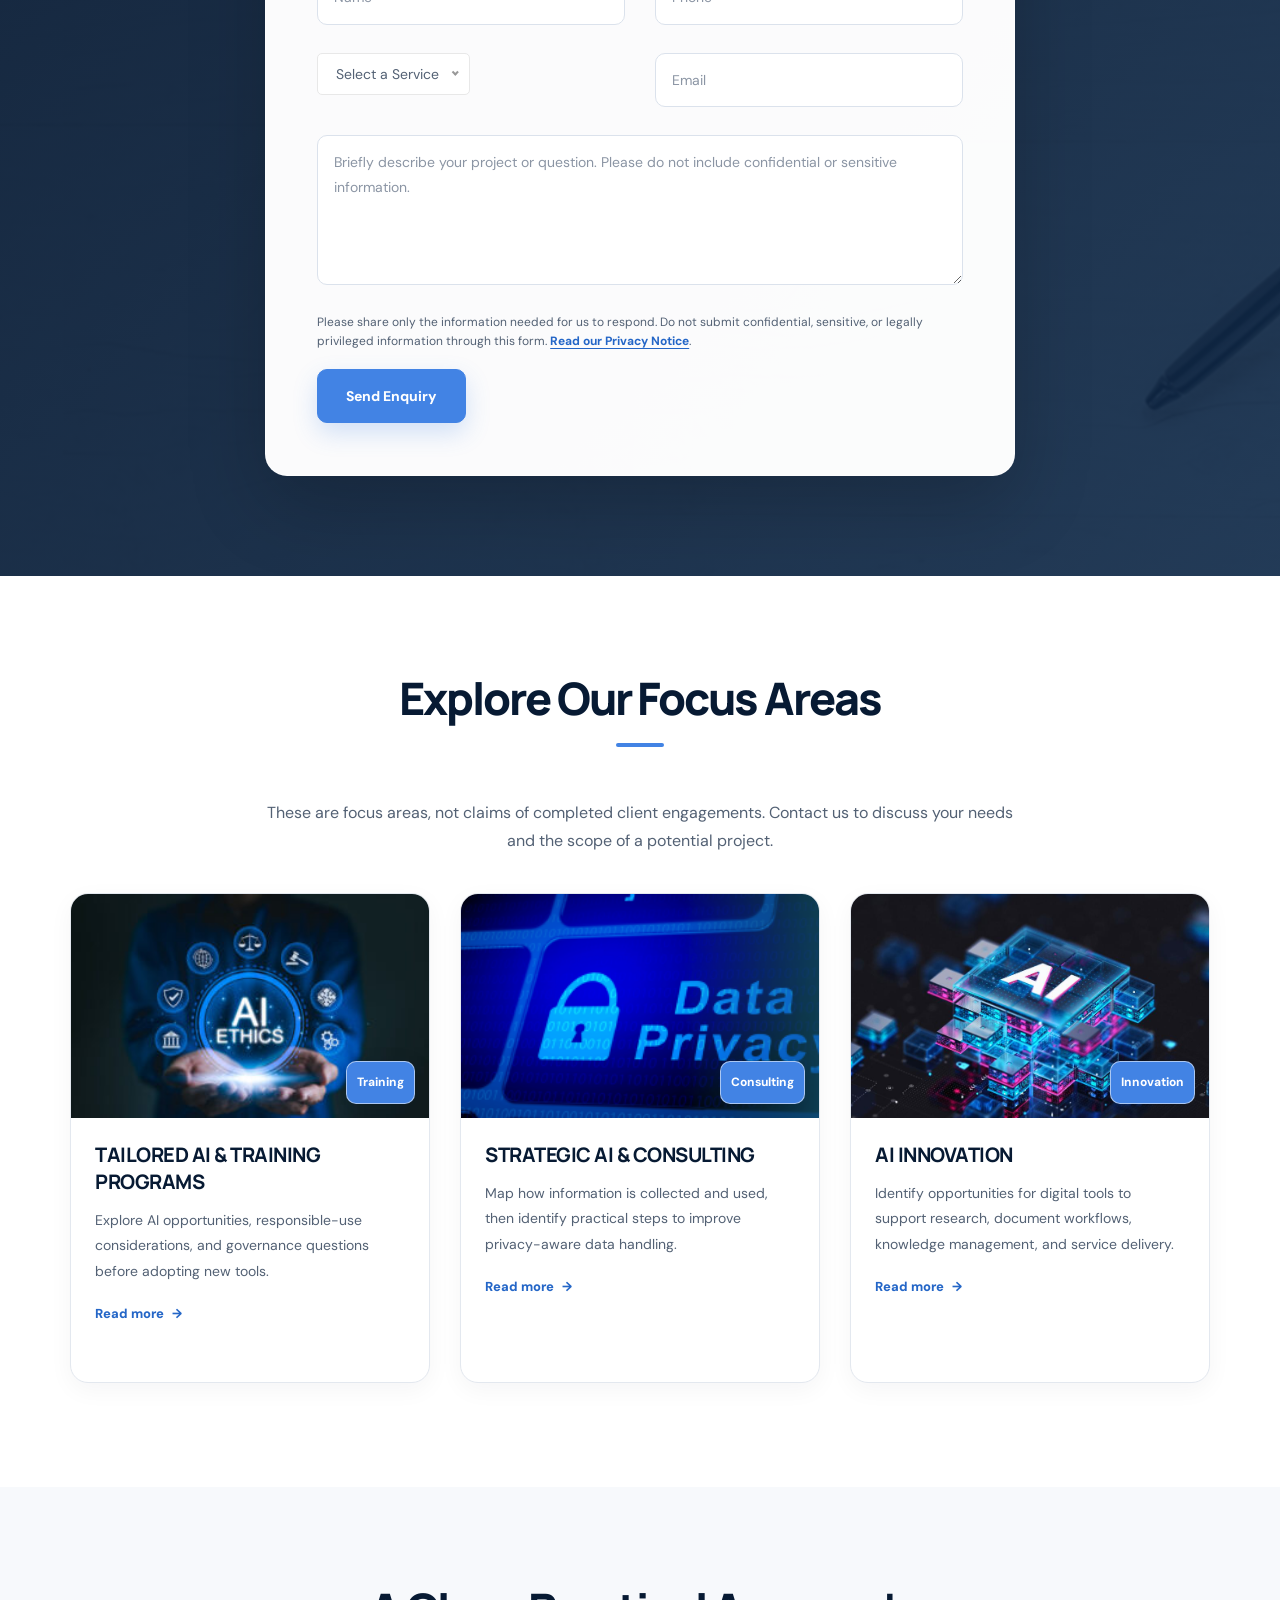
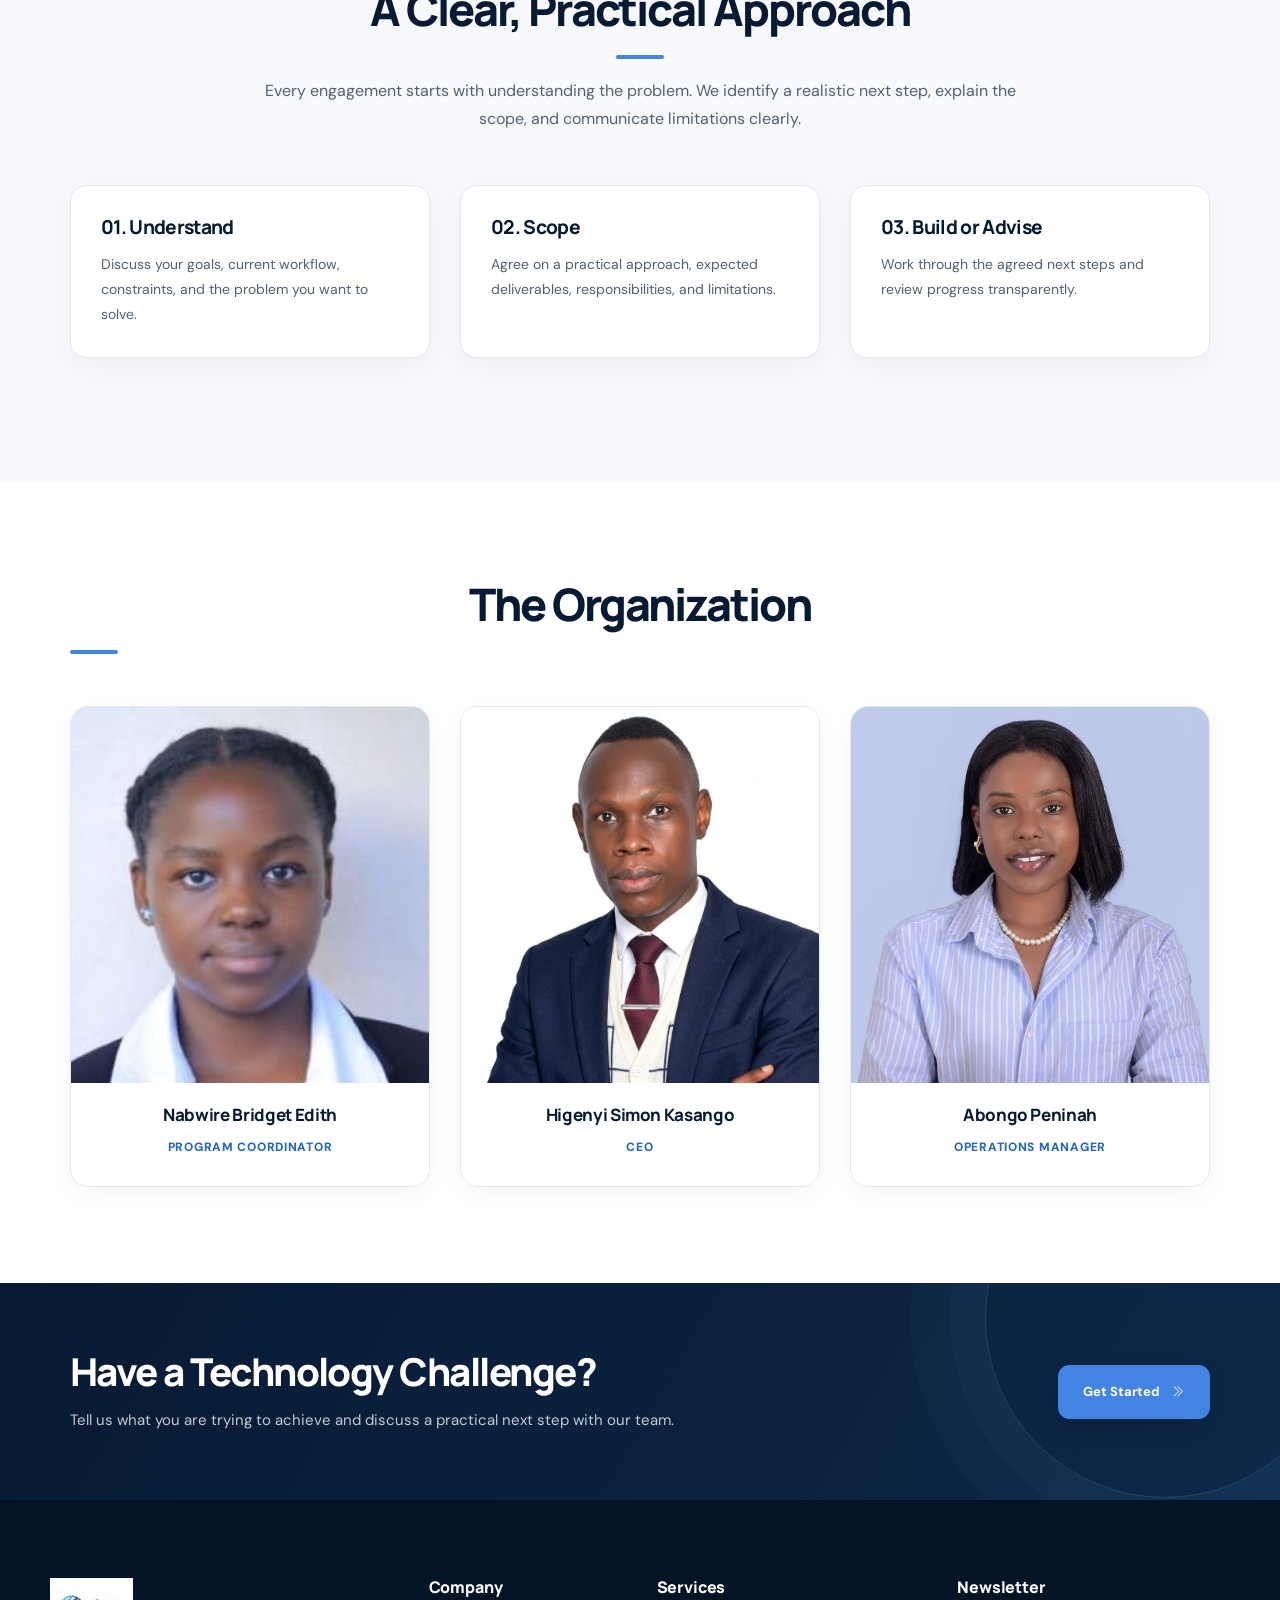
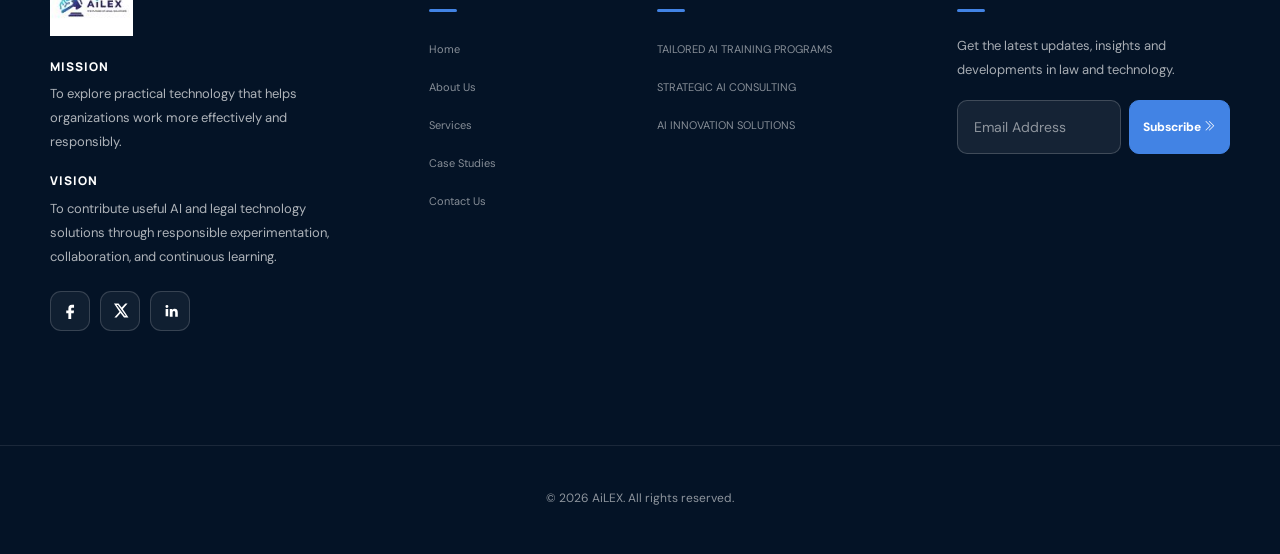
==== commit 6c29ce7a: "Update AiLex website" ====
--- a/index.html
+++ b/index.html
@@ -222,7 +222,7 @@
 
                 <div
                     class="single-slider slider-height d-flex align-items-center"
-                    data-background="assets/img/hero/h2_hero.png"
+                    data-background="assets/img/about/black.jpeg"
                     style="
                         background-size: cover;
                         background-position: center center;
@@ -354,7 +354,7 @@
                             <div class="about-font-img f-left">
 
                                 <img
-                                    src= "assets/img/about/black.jpeg"
+                                    src= "assets/img/about/about-law-front1.png"
                                     alt="Ailex Tinkerers">
 
                             </div>
@@ -362,10 +362,7 @@
                             <div
                                 class="about-back-img f-right d-none d-md-block">
 
-                                <img
-                                    src="assets/img/about/about-law-front.png"
-                                    alt="Law and Technology">
-
+                                
                             </div>
 
                         </div>
